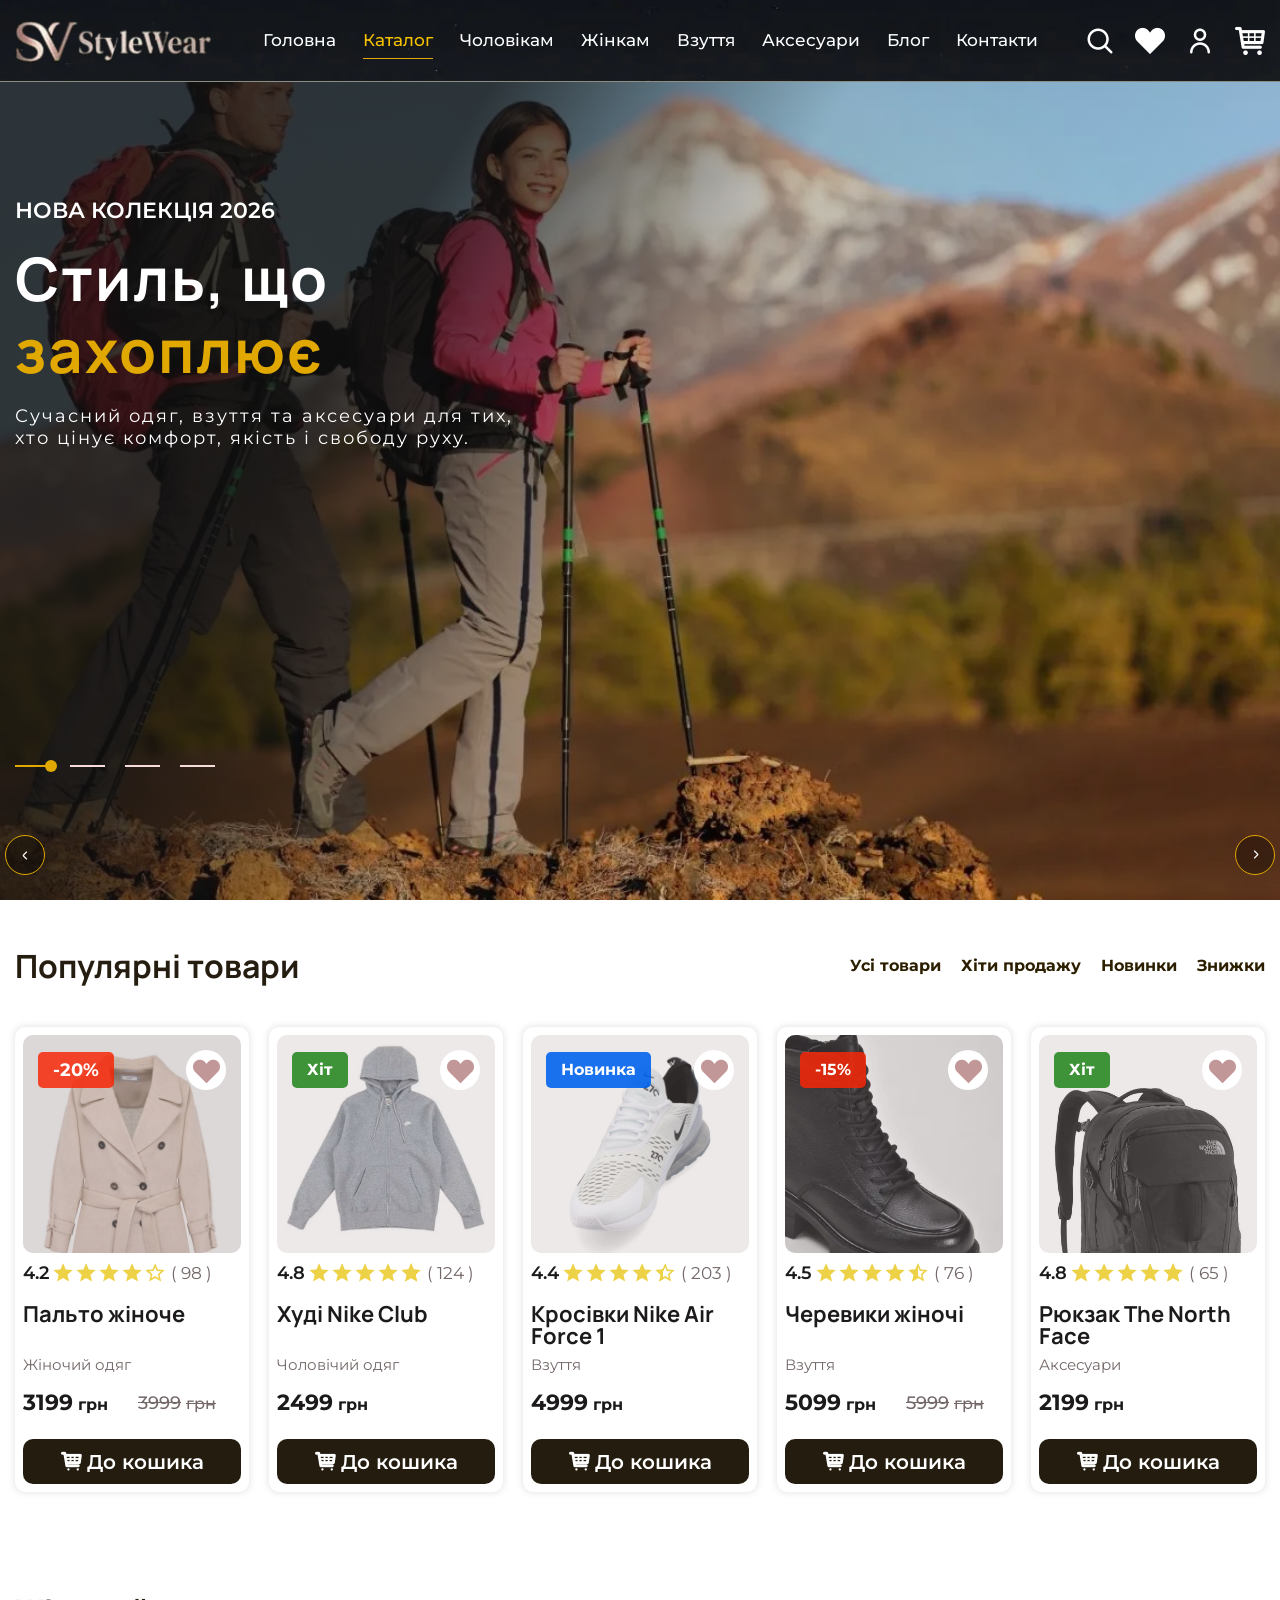
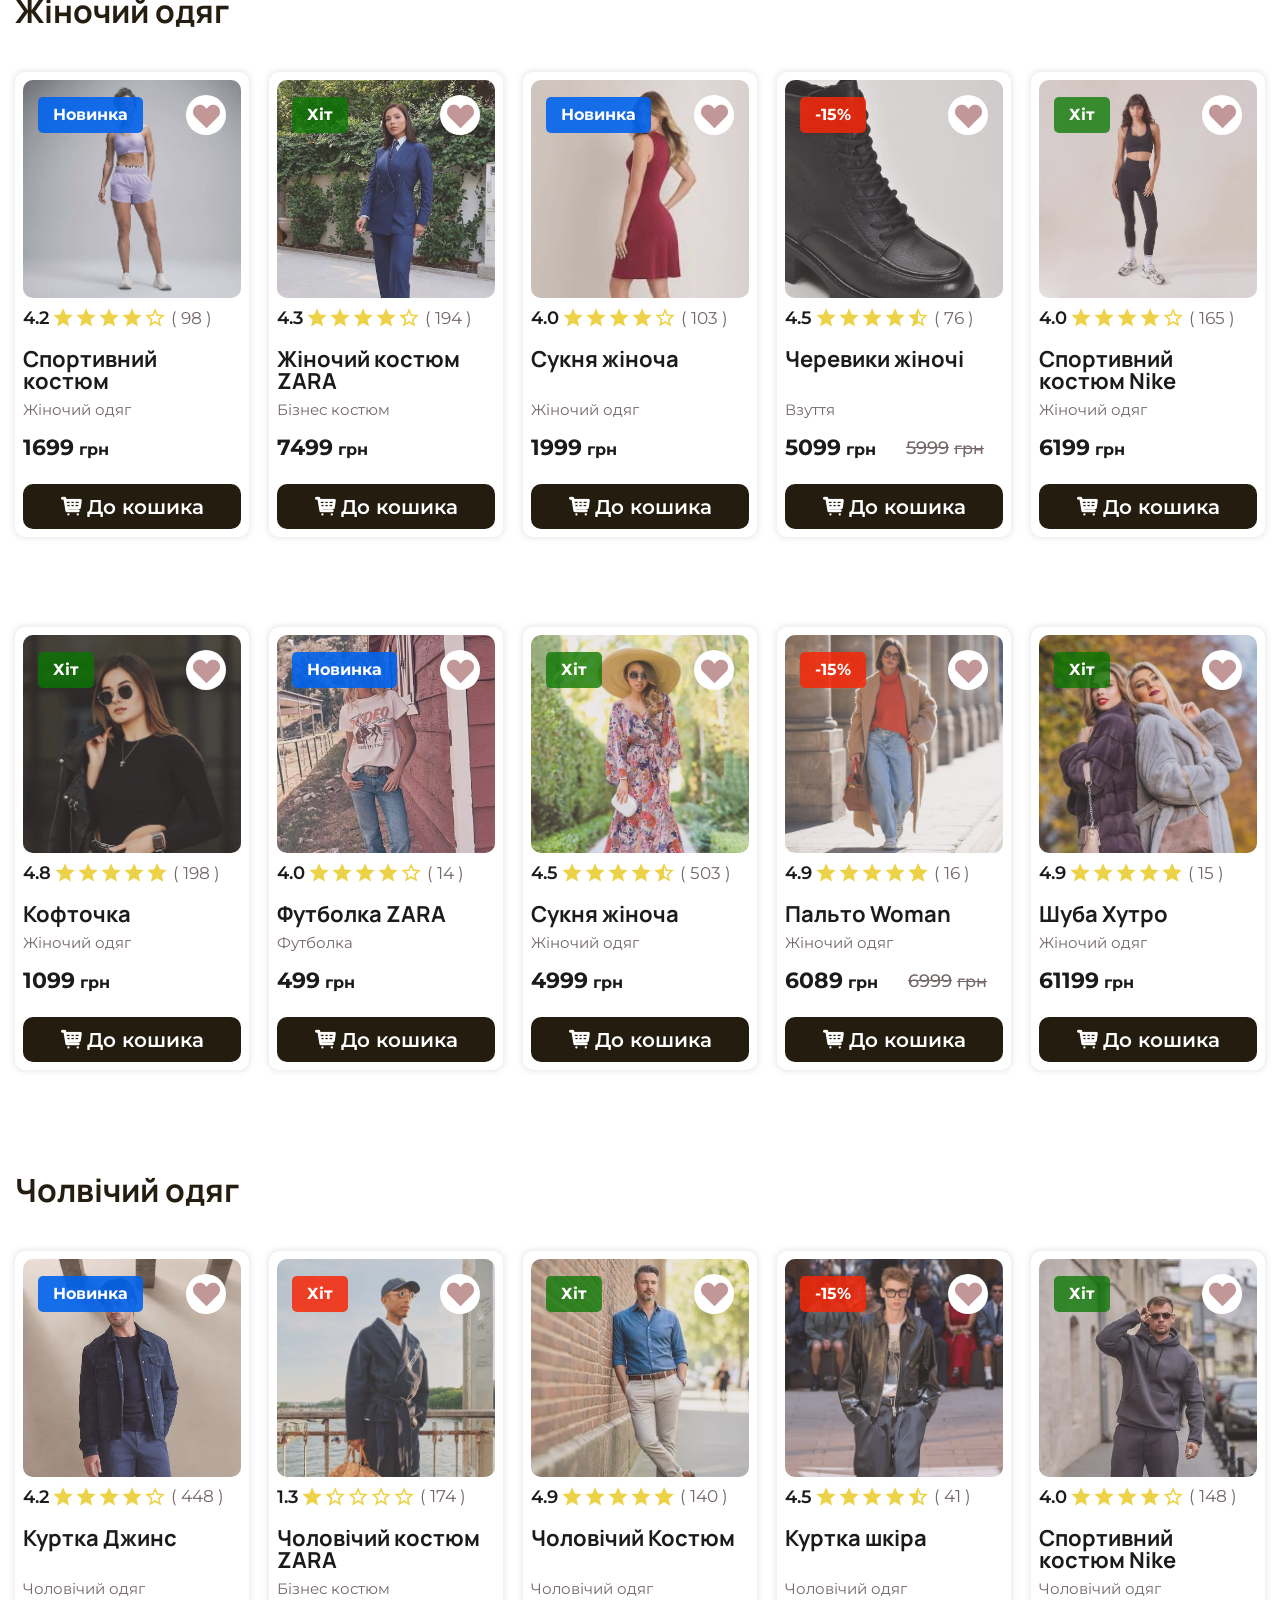
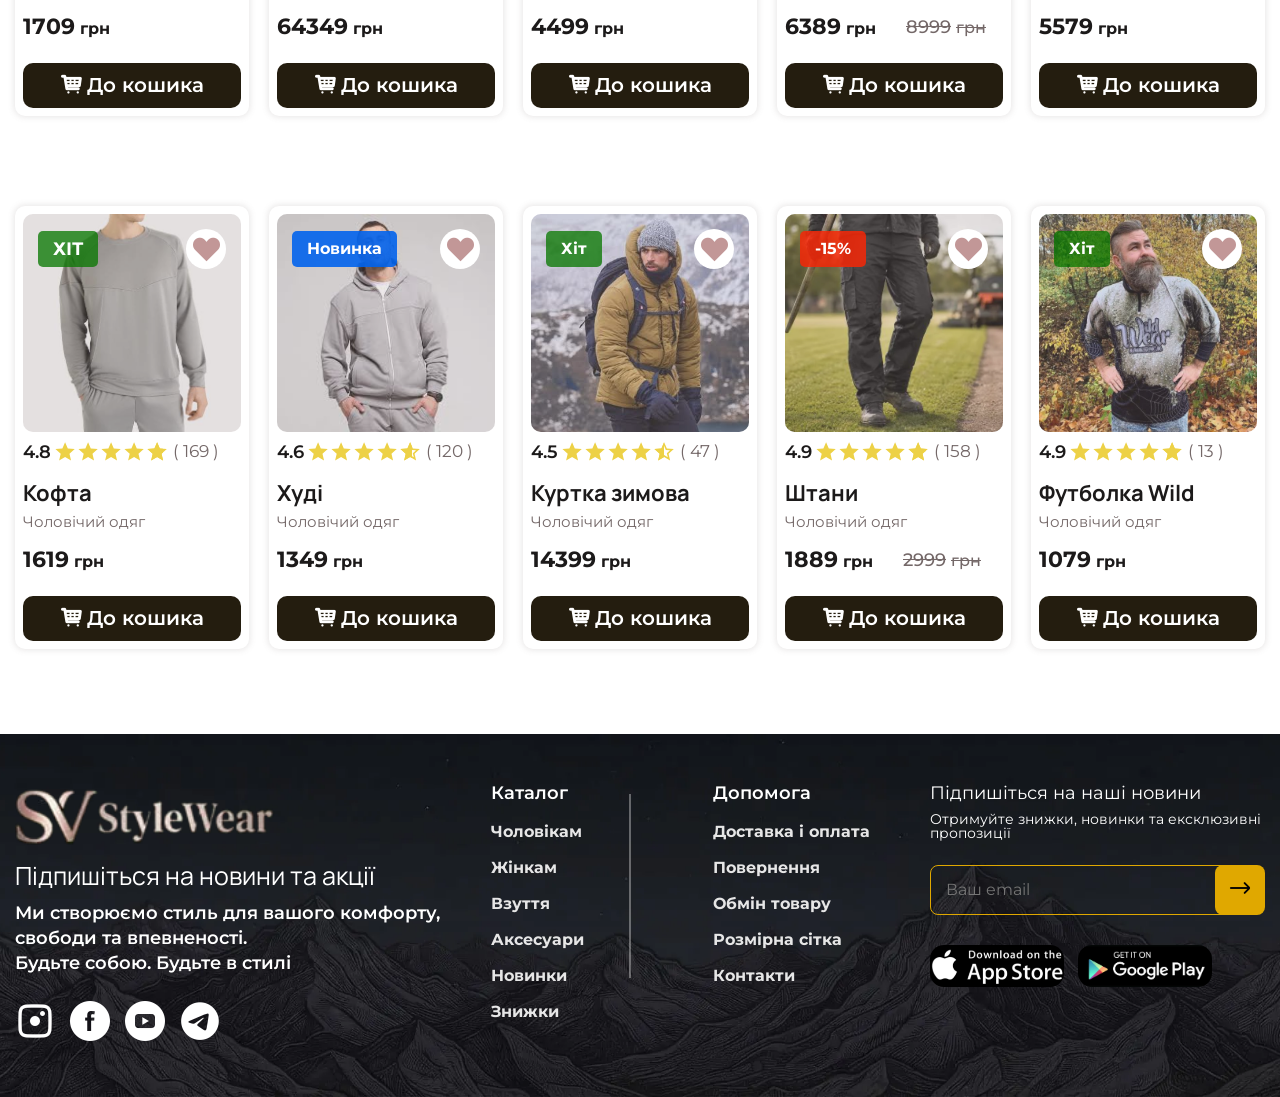
==== catalog.html @ a86140c6 "Initial website" ====
<!doctype html>
<html lang="ru">
	<head>
		<meta charset="UTF-8">
		<meta name="viewport" content="width=device-width, initial-scale=1.0">
		<link rel="preconnect" href="https://fonts.googleapis.com">
		<link rel="preconnect" href="https://fonts.gstatic.com" crossorigin="">
		<link href="https://fonts.googleapis.com/css2?family=Montserrat:wght@400;500;600;700&display=swap" rel="stylesheet">
		<link href="https://fonts.googleapis.com/css2?family=Manrope:wght@500;600;700&display=swap" rel="stylesheet">
		<link rel="shortcut icon" href="./assets/img/favicon.png">
		<title>Каталог</title>
		<script type="module" crossorigin="" src="./js/app.min.js?v=1790609711125"></script>
		<link rel="stylesheet" crossorigin="" href="./css/app.min.css?v=1790609711125">
	</head>
	<body>
		<div class="wrapper">
			<header data-fls-header-scroll="" data-fls-header-scroll-show="" class="header">
				<div class="header__container">
					<a href="#" class="header__logo">
						<div class="header__logo-img __img">
							<picture>
								<source media="(max-width: 600px)" srcset="./assets/img/sv_logo-1-600.webp" type="image/webp">
								<source media="(max-width: 1200px)" srcset="./assets/img/sv_logo-1-1200.webp" type="image/webp">
								<img alt="Image" src="./assets/img/sv_logo-1.webp">
							</picture>
						</div>
						<div class="header__logo-img __img">
							<picture>
								<source media="(max-width: 600px)" srcset="./assets/img/sv_logo-600.webp" type="image/webp">
								<source media="(max-width: 1200px)" srcset="./assets/img/sv_logo-1200.webp" type="image/webp">
								<img alt="Image" src="./assets/img/sv_logo.webp">
							</picture>
						</div>
					</a>
					<nav class="header__menu menu">
						<ul class="header__list menu__list">
							<li>
								<a class="menu__link" href="index.html">Головна</a>
							</li>
							<li>
								<a class="menu__link" href="catalog.html">Каталог</a>
							</li>
							<li>
								<a class="menu__link" href="#">Чоловікам</a>
							</li>
							<li>
								<a class="menu__link" href="#">Жінкам</a>
							</li>
							<li>
								<a class="menu__link" href="#">Взуття</a>
							</li>
							<li>
								<a class="menu__link" href="#">Аксесуари</a>
							</li>
							<li>
								<a class="menu__link" href="index.html#blog">Блог</a>
							</li>
							<li>
								<a class="menu__link" href="#">Контакти</a>
							</li>
						</ul>
					</nav>
					<div class="header__buttons">
						<a href="#" class="header__btn --icon-search"></a>
						<a href="#" class="header__btn --icon-hearth"></a>
						<a href="#" class="header__btn --icon-user"></a>
						<button class="header__btn header__btn-cart cart-action --icon-cart">
							<span data-fls-addtocart="" class="cart-counter"></span>
						</button>
					</div>
					<div class="menu__icon">
						<span></span>
					</div>
				</div>
			</header>
			<div class="cart">
				<div class="cart__overlay cart-action"></div>
				<div class="cart__body">
					<div class="cart__top">
						<div class="cart__title">Кошик</div>
						<button class="cart__btn cart-action"></button>
					</div>
					<div class="cart__items">
						<span class="cart__void">Корзина порожня</span>
						<template id="cart-item-template">
							<div class="cart__item">
								<div class="cart__item-img __img">
									<img src="" alt="">
								</div>
								<div class="cart__item-text">
									<div class="cart__item-title"></div>
									<div class="cart__item-price">
										<span data-fls-cart-price=""></span>
										<span>грн.</span>
									</div>
								</div>
								<div class="cart__item-buttons">
									<div data-fls-quantity="" class="cart__quantity">
										<button data-fls-quantity-minus="" type="button" class="cart__quantity-btn"></button>
										<div class="cart__quantity-input">
											<input data-fls-addtocart-quantity="" data-fls-quantity-value="" autocomplete="off" type="text" name="form[]" value="1">
										</div>
										<button data-fls-quantity-plus="" type="button" class="cart__quantity-btn cart__quantity-btn--plus"></button>
									</div>
									<button type="button" class="cart__remove">×</button>
								</div>
							</div>
						</template>
					</div>
					<div class="cart__footer">
						<div class="cart__total">
							<span>Разом</span>
							<span data-fls-cart-total="">0</span>
							<span>грн.</span>
						</div>
						<div class="cart__button">
							<button class="cart__action-btn btn--yellow">Оформити замовлення</button>
						</div>
					</div>
				</div>
			</div>
			<main class="page-catalog">
				<section data-fls-slider="" class="hero swiper">
					<div class="hero__wrapper swiper-wrapper">
						<div class="hero__slide swiper-slide">
							<div class="hero__text-container __container">
								<div class="hero__text">
									<div class="hero__label" data-swiper-parallax="100">НОВА КОЛЕКЦІЯ 2026</div>
									<h2 class="hero__title" data-swiper-parallax="200">
										Стиль, що
										<span>захоплює</span>
									</h2>
									<div class="hero__subtitle" data-swiper-parallax="300">
										<p>
											Сучасний одяг, взуття та аксесуари для тих, хто цінує комфорт, якість і свободу руху.
										</p>
									</div>
								</div>
							</div>
							<div class="hero__image __img">
								<picture>
									<source media="(max-width: 600px)" srcset="./assets/img/tourist-wear-600.webp" type="image/webp">
									<source media="(max-width: 1200px)" srcset="./assets/img/tourist-wear-1200.webp" type="image/webp">
									<img alt="Image" src="./assets/img/tourist-wear.webp">
								</picture>
							</div>
						</div>
						<div class="hero__slide swiper-slide">
							<div class="hero__text-container __container">
								<div class="hero__text">
									<div class="hero__label" data-swiper-parallax="100">ТРЕНДИ СЕЗОНУ</div>
									<h2 class="hero__title" data-swiper-parallax="200">
										Чоловічий
										<span>одяг</span>
									</h2>
									<div class="hero__subtitle" data-swiper-parallax="300">
										<p>
											Оновіть свій гардероб унікальними новинками, створеними за останнїми світовими
                                тенденціями моди.
										</p>
									</div>
								</div>
							</div>
							<div class="hero__image __img">
								<picture>
									<source media="(max-width: 600px)" srcset="./assets/img/mans-wear-600.webp" type="image/webp">
									<source media="(max-width: 1200px)" srcset="./assets/img/mans-wear-1200.webp" type="image/webp">
									<img alt="Image" src="./assets/img/mans-wear.webp">
								</picture>
							</div>
						</div>
						<div class="hero__slide swiper-slide">
							<div class="hero__text-container __container">
								<div class="hero__text">
									<div class="hero__label" data-swiper-parallax="100">ПРЕМІУМ ЯКІСТЬ</div>
									<h2 class="hero__title" data-swiper-parallax="200">
										Комфорт у
										<span>кожній деталі</span>
									</h2>
									<div class="hero__subtitle" data-swiper-parallax="300">
										<p>
											Добірні матеріали, бездоганний крій та виняткова зносостійкість для вашого щоденного
                                задоволення.
										</p>
									</div>
								</div>
							</div>
							<div class="hero__image __img">
								<picture>
									<source media="(max-width: 600px)" srcset="./assets/img/sports-600.webp" type="image/webp">
									<source media="(max-width: 1200px)" srcset="./assets/img/sports-1200.webp" type="image/webp">
									<img alt="Image" src="./assets/img/sports.webp">
								</picture>
							</div>
						</div>
						<div class="hero__slide swiper-slide">
							<div class="hero__text-container __container">
								<div class="hero__text">
									<div class="hero__label" data-swiper-parallax="100">ОБМЕЖЕНИЙ ВИПУСК</div>
									<h2 class="hero__title" data-swiper-parallax="200">
										Створи свій
										<span>унікальний образ</span>
									</h2>
									<div class="hero__subtitle" data-swiper-parallax="300">
										<p>
											Ексклюзивні моделі, які підкреслять вашу індивідуальність та подарують впевненість у
                                будь-якій ситуації.
										</p>
									</div>
								</div>
							</div>
							<div class="hero__image __img">
								<picture>
									<source media="(max-width: 600px)" srcset="./assets/img/girl-wear-600.webp" type="image/webp">
									<source media="(max-width: 1200px)" srcset="./assets/img/girl-wear-1200.webp" type="image/webp">
									<img alt="Image" src="./assets/img/girl-wear.webp">
								</picture>
							</div>
						</div>
					</div>
					<div class="hero__slider-buttons">
						<div class="hero__slider-buttons-container __container">
							<div class="hero__slider-prev --icon-prev"></div>
							<div class="hero__slider-next --icon-prev"></div>
						</div>
					</div>
					<div class="hero__slider-pagination">
						<div class="hero__slider-pagination-container __container">
							<div class="hero__slider-pagination-body"></div>
						</div>
					</div>
				</section>
				<section class="product catalog--product">
					<div class="product__container">
						<div class="product__header section-header">
							<h1 class="product__title title section-header__title">Популярні товари</h1>
							<ul class="product__list section-header__list">
								<li>
									<a href="catalog.html" class="product__link section-header__link">Усі товари</a>
								</li>
								<li>
									<a href="catalog.html" class="product__link section-header__link">Хіти продажу</a>
								</li>
								<li>
									<a href="catalog.html" class="product__link section-header__link">Новинки</a>
								</li>
								<li>
									<a href="catalog.html" class="product__link section-header__link">Знижки</a>
								</li>
							</ul>
						</div>
						<div data-fls-slider="" class="product__slider swiper">
							<div class="product__cards swiper-wrapper">
								<div data-fls-addtocart-product="" data-fls-watcher="" class="product__card card swiper-slide">
									<a href="product.html" class="product__card-img card__img card-img">
										<picture>
											<source media="(max-width: 600px)" srcset="./assets/img/prod2-600.webp" type="image/webp">
											<source media="(max-width: 1200px)" srcset="./assets/img/prod2-1200.webp" type="image/webp">
											<img alt="Image" src="./assets/img/prod2.webp">
										</picture>
										<div class="product__card-img-items card__img-items">
											<div class="product__card-label card__label btn--yellow btn--red">-20%</div>
											<div class="product__card-favorite card__favorite">
												<span class="--icon-hearth"></span>
											</div>
										</div>
									</a>
									<div data-fls-watcher="" class="product__card-raiting card__raiting">
										<div data-fls-rating="set" data-fls-rating-value="4.2" class="product__card-raiting-value card__raiting-value">4.2</div>
										<div class="product__card-raiting-counter card__raiting-counter">
											(
											<span data-fls-digcounter="">98</span>
											)
										</div>
									</div>
									<a href="product.html" class="product__card-title card__title">Пальто жіноче</a>
									<div class="product__card-caption card__caption">Жіночий одяг</div>
									<div class="card__price-body">
										<div data-fls-watcher="" class="product__card-price card__price">
											<span data-fls-digcounter="">3199</span>
											<span>грн</span>
										</div>
										<div class="product__card-price card__price-old">
											<span>3999</span>
											<span>грн</span>
										</div>
									</div>
									<div class="product__card-buttons card__buttons">
										<button data-addtocart-button="" data-id="1" data-title="Пальто жіноче" data-price="3199" data-image="assets/img/prod2.webp" class="product__card-btn card__btn btn--black --icon-cart">До кошика</button>
									</div>
								</div>
								<div data-fls-addtocart-product="" data-fls-watcher="" class="product__card card swiper-slide">
									<a href="product.html" class="product__card-img card__img card-img">
										<picture>
											<source media="(max-width: 600px)" srcset="./assets/img/prod1-600.webp" type="image/webp">
											<source media="(max-width: 1200px)" srcset="./assets/img/prod1-1200.webp" type="image/webp">
											<img alt="Image" src="./assets/img/prod1.webp">
										</picture>
										<div class="product__card-img-items card__img-items">
											<div class="product__card-label card__label btn--green">Хіт</div>
											<div class="product__card-favorite card__favorite">
												<span class="--icon-hearth"></span>
											</div>
										</div>
									</a>
									<div data-fls-watcher="" class="product__card-raiting card__raiting">
										<div data-fls-rating="set" data-fls-rating-value="4.8" class="product__card-raiting-value card__raiting-value">4.8</div>
										<div class="product__card-raiting-counter card__raiting-counter">
											(
											<span data-fls-digcounter="">124</span>
											)
										</div>
									</div>
									<a href="product.html" class="product__card-title card__title">Худі Nike Club</a>
									<div class="product__card-caption card__caption">Чоловічий одяг</div>
									<div class="card__price-body">
										<div data-fls-watcher="" class="product__card-price card__price">
											<span data-fls-digcounter="">2499</span>
											<span>грн</span>
										</div>
										<div class="product__card-price card__price-old">
											<span></span>
											<span></span>
										</div>
									</div>
									<div class="product__card-buttons card__buttons">
										<button data-addtocart-button="" data-id="2" data-title="Худі Nike Club" data-price="2499" data-image="assets/img/prod1.jpg" class="product__card-btn card__btn btn--black --icon-cart">До кошика</button>
									</div>
								</div>
								<div data-fls-addtocart-product="" data-fls-watcher="" class="product__card card swiper-slide">
									<a href="product.html" class="product__card-img card__img card-img">
										<picture>
											<source media="(max-width: 600px)" srcset="./assets/img/prod3-600.webp" type="image/webp">
											<source media="(max-width: 1200px)" srcset="./assets/img/prod3-1200.webp" type="image/webp">
											<img alt="Image" src="./assets/img/prod3.webp">
										</picture>
										<div class="product__card-img-items card__img-items">
											<div class="product__card-label card__label btn--green btn--blue">Новинка</div>
											<div class="product__card-favorite card__favorite">
												<span class="--icon-hearth"></span>
											</div>
										</div>
									</a>
									<div data-fls-watcher="" class="product__card-raiting card__raiting">
										<div data-fls-rating="set" data-fls-rating-value="4.4" class="product__card-raiting-value card__raiting-value">4.4</div>
										<div class="product__card-raiting-counter card__raiting-counter">
											(
											<span data-fls-digcounter="">203</span>
											)
										</div>
									</div>
									<a href="product.html" class="product__card-title card__title">Кросівки Nike Air Force 1</a>
									<div class="product__card-caption card__caption">Взуття</div>
									<div class="card__price-body">
										<div data-fls-watcher="" class="product__card-price card__price">
											<span data-fls-digcounter="">4999</span>
											<span>грн</span>
										</div>
										<div class="product__card-price card__price-old">
											<span></span>
											<span></span>
										</div>
									</div>
									<div class="product__card-buttons card__buttons">
										<button data-addtocart-button="" data-id="3" data-title="Кросівки Nike Air Force 1" data-price="4999" data-image="assets/img/prod3.webp" class="product__card-btn card__btn btn--black --icon-cart">До кошика</button>
									</div>
								</div>
								<div data-fls-addtocart-product="" data-fls-watcher="" class="product__card card swiper-slide">
									<a href="product.html" class="product__card-img card__img card-img">
										<picture>
											<source media="(max-width: 600px)" srcset="./assets/img/prod4-600.webp" type="image/webp">
											<source media="(max-width: 1200px)" srcset="./assets/img/prod4-1200.webp" type="image/webp">
											<img alt="Image" src="./assets/img/prod4.webp">
										</picture>
										<div class="product__card-img-items card__img-items">
											<div class="product__card-label card__label btn--green btn--red">-15%</div>
											<div class="product__card-favorite card__favorite">
												<span class="--icon-hearth"></span>
											</div>
										</div>
									</a>
									<div data-fls-watcher="" class="product__card-raiting card__raiting">
										<div data-fls-rating="set" data-fls-rating-value="4.5" class="product__card-raiting-value card__raiting-value">4.5</div>
										<div class="product__card-raiting-counter card__raiting-counter">
											(
											<span data-fls-digcounter="">76</span>
											)
										</div>
									</div>
									<a href="product.html" class="product__card-title card__title">Черевики жіночі</a>
									<div class="product__card-caption card__caption">Взуття</div>
									<div class="card__price-body">
										<div data-fls-watcher="" class="product__card-price card__price">
											<span data-fls-digcounter="">5099</span>
											<span>грн</span>
										</div>
										<div class="product__card-price card__price-old">
											<span>5999</span>
											<span>грн</span>
										</div>
									</div>
									<div class="product__card-buttons card__buttons">
										<button data-addtocart-button="" data-id="4" data-title="Черевики жіночі" data-price="5099" data-image="assets/img/prod4.jpg" class="product__card-btn card__btn btn--black --icon-cart">До кошика</button>
									</div>
								</div>
								<div data-fls-addtocart-product="" data-fls-watcher="" class="product__card card swiper-slide">
									<a href="product.html" class="product__card-img card__img card-img">
										<picture>
											<source media="(max-width: 600px)" srcset="./assets/img/prod5-600.webp" type="image/webp">
											<source media="(max-width: 1200px)" srcset="./assets/img/prod5-1200.webp" type="image/webp">
											<img alt="Image" src="./assets/img/prod5.webp">
										</picture>
										<div class="product__card-img-items card__img-items">
											<div class="product__card-label card__label btn--green">Хіт</div>
											<div class="product__card-favorite card__favorite">
												<span class="--icon-hearth"></span>
											</div>
										</div>
									</a>
									<div data-fls-watcher="" class="product__card-raiting card__raiting">
										<div data-fls-rating="set" data-fls-rating-value="4.8" class="product__card-raiting-value card__raiting-value">4.8</div>
										<div class="product__card-raiting-counter card__raiting-counter">
											(
											<span data-fls-digcounter="">65</span>
											)
										</div>
									</div>
									<a href="product.html" class="product__card-title card__title">Рюкзак The North Face</a>
									<div class="product__card-caption card__caption">Аксесуари</div>
									<div class="card__price-body">
										<div data-fls-watcher="" class="product__card-price card__price">
											<span data-fls-digcounter="">2199</span>
											<span>грн</span>
										</div>
										<div class="product__card-price card__price-old">
											<span></span>
											<span></span>
										</div>
									</div>
									<div class="product__card-buttons card__buttons">
										<button data-addtocart-button="" data-id="5" data-title="Рюкзак The North Face" data-price="2199" data-image="assets/img/prod5.webp" class="product__card-btn card__btn btn--black --icon-cart">До кошика</button>
									</div>
								</div>
							</div>
							<div class="category__slider-pagination-body">
								<div class="product__slider-pagination slider-pagination"></div>
							</div>
						</div>
					</div>
				</section>
				<section class="product">
					<div class="product__container">
						<div class="product__header section-header">
							<h1 class="product__title title section-header__title">Жіночий одяг</h1>
						</div>
						<div data-fls-slider="" class="product__slider swiper">
							<div class="product__cards swiper-wrapper">
								<div data-fls-addtocart-product="" data-fls-watcher="" class="product__card card swiper-slide">
									<a href="product.html" class="product__card-img card__img card-img">
										<img src="./assets/img/woman/woman1.jfif" alt="Image">
										<div class="product__card-img-items card__img-items">
											<div class="product__card-label card__label btn--blue">Новинка</div>
											<div class="product__card-favorite card__favorite">
												<span class="--icon-hearth"></span>
											</div>
										</div>
									</a>
									<div data-fls-watcher="" class="product__card-raiting card__raiting">
										<div data-fls-rating="set" data-fls-rating-value="4.2" class="product__card-raiting-value card__raiting-value">4.2</div>
										<div class="product__card-raiting-counter card__raiting-counter">
											(
											<span data-fls-digcounter="">98</span>
											)
										</div>
									</div>
									<a href="product.html" class="product__card-title card__title">Спортивний костюм</a>
									<div class="product__card-caption card__caption">Жіночий одяг</div>
									<div class="card__price-body">
										<div data-fls-watcher="" class="product__card-price card__price">
											<span data-fls-digcounter="">1699</span>
											<span>грн</span>
										</div>
									</div>
									<div class="product__card-buttons card__buttons">
										<button data-addtocart-button="" data-id="6" data-title="Спортивний костюм" data-price="1699" data-image="assets/img/woman/woman1.jfif" class="product__card-btn card__btn btn--black --icon-cart">До кошика</button>
									</div>
								</div>
								<div data-fls-addtocart-product="" data-fls-watcher="" class="product__card card swiper-slide">
									<a href="product.html" class="product__card-img card__img card-img">
										<img src="./assets/img/woman/woman2.jfif" alt="Image">
										<div class="product__card-img-items card__img-items">
											<div class="product__card-label card__label btn--green">Хіт</div>
											<div class="product__card-favorite card__favorite">
												<span class="--icon-hearth"></span>
											</div>
										</div>
									</a>
									<div data-fls-watcher="" class="product__card-raiting card__raiting">
										<div data-fls-rating="set" data-fls-rating-value="4.3" class="product__card-raiting-value card__raiting-value">4.3</div>
										<div class="product__card-raiting-counter card__raiting-counter">
											(
											<span data-fls-digcounter="">194</span>
											)
										</div>
									</div>
									<a href="product.html" class="product__card-title card__title">Жіночий костюм ZARA</a>
									<div class="product__card-caption card__caption">Бізнес костюм</div>
									<div class="card__price-body">
										<div data-fls-watcher="" class="product__card-price card__price">
											<span data-fls-digcounter="">7499</span>
											<span>грн</span>
										</div>
										<div class="product__card-price card__price-old">
											<span></span>
											<span></span>
										</div>
									</div>
									<div class="product__card-buttons card__buttons">
										<button data-addtocart-button="" data-id="7" data-title="Жіночий костюм ZARA" data-price="7499" data-image="assets/img/woman/woman2.jfif" class="product__card-btn card__btn btn--black --icon-cart">До кошика</button>
									</div>
								</div>
								<div data-fls-addtocart-product="" data-fls-watcher="" class="product__card card swiper-slide">
									<a href="product.html" class="product__card-img card__img card-img">
										<img src="./assets/img/woman/woman3.jfif" alt="Image">
										<div class="product__card-img-items card__img-items">
											<div class="product__card-label card__label btn--green btn--blue">Новинка</div>
											<div class="product__card-favorite card__favorite">
												<span class="--icon-hearth"></span>
											</div>
										</div>
									</a>
									<div data-fls-watcher="" class="product__card-raiting card__raiting">
										<div data-fls-rating="set" data-fls-rating-value="4.0" class="product__card-raiting-value card__raiting-value">4.0</div>
										<div class="product__card-raiting-counter card__raiting-counter">
											(
											<span data-fls-digcounter="">103</span>
											)
										</div>
									</div>
									<a href="product.html" class="product__card-title card__title">Сукня жіноча</a>
									<div class="product__card-caption card__caption">Жіночий одяг</div>
									<div class="card__price-body">
										<div data-fls-watcher="" class="product__card-price card__price">
											<span data-fls-digcounter="">1999</span>
											<span>грн</span>
										</div>
										<div class="product__card-price card__price-old">
											<span></span>
											<span></span>
										</div>
									</div>
									<div class="product__card-buttons card__buttons">
										<button data-addtocart-button="" data-id="8" data-title="Сукня жіноча" data-price="1999" data-image="assets/img/woman/woman3.jfif" class="product__card-btn card__btn btn--black --icon-cart">До кошика</button>
									</div>
								</div>
								<div data-fls-addtocart-product="" data-fls-watcher="" class="product__card card swiper-slide">
									<a href="product.html" class="product__card-img card__img card-img">
										<picture>
											<source media="(max-width: 600px)" srcset="./assets/img/prod4-600.webp" type="image/webp">
											<source media="(max-width: 1200px)" srcset="./assets/img/prod4-1200.webp" type="image/webp">
											<img alt="Image" src="./assets/img/prod4.webp">
										</picture>
										<div class="product__card-img-items card__img-items">
											<div class="product__card-label card__label btn--green btn--red">-15%</div>
											<div class="product__card-favorite card__favorite">
												<span class="--icon-hearth"></span>
											</div>
										</div>
									</a>
									<div data-fls-watcher="" class="product__card-raiting card__raiting">
										<div data-fls-rating="set" data-fls-rating-value="4.5" class="product__card-raiting-value card__raiting-value">4.5</div>
										<div class="product__card-raiting-counter card__raiting-counter">
											(
											<span data-fls-digcounter="">76</span>
											)
										</div>
									</div>
									<a href="product.html" class="product__card-title card__title">Черевики жіночі</a>
									<div class="product__card-caption card__caption">Взуття</div>
									<div class="card__price-body">
										<div data-fls-watcher="" class="product__card-price card__price">
											<span data-fls-digcounter="">5099</span>
											<span>грн</span>
										</div>
										<div class="product__card-price card__price-old">
											<span>5999</span>
											<span>грн</span>
										</div>
									</div>
									<div class="product__card-buttons card__buttons">
										<button data-addtocart-button="" data-id="4" data-title="Черевики жіночі" data-price="5099" data-image="assets/img/prod4.jpg" class="product__card-btn card__btn btn--black --icon-cart">До кошика</button>
									</div>
								</div>
								<div data-fls-addtocart-product="" data-fls-watcher="" class="product__card card swiper-slide">
									<a href="product.html" class="product__card-img card__img card-img">
										<img src="./assets/img/woman/woman4.jfif" alt="Image">
										<div class="product__card-img-items card__img-items">
											<div class="product__card-label card__label btn--green">Хіт</div>
											<div class="product__card-favorite card__favorite">
												<span class="--icon-hearth"></span>
											</div>
										</div>
									</a>
									<div data-fls-watcher="" class="product__card-raiting card__raiting">
										<div data-fls-rating="set" data-fls-rating-value="4.0" class="product__card-raiting-value card__raiting-value">4.0</div>
										<div class="product__card-raiting-counter card__raiting-counter">
											(
											<span data-fls-digcounter="">165</span>
											)
										</div>
									</div>
									<a href="product.html" class="product__card-title card__title">Спортивний костюм Nike</a>
									<div class="product__card-caption card__caption">Жіночий одяг</div>
									<div class="card__price-body">
										<div data-fls-watcher="" class="product__card-price card__price">
											<span data-fls-digcounter="">6199</span>
											<span>грн</span>
										</div>
										<div class="product__card-price card__price-old">
											<span></span>
											<span></span>
										</div>
									</div>
									<div class="product__card-buttons card__buttons">
										<button data-addtocart-button="" data-id="9" data-title="Спортивний костюм Nike" data-price="6199" data-image="assets/img/woman/woman4.jfif" class="product__card-btn card__btn btn--black --icon-cart">До кошика</button>
									</div>
								</div>
							</div>
							<div class="category__slider-pagination-body">
								<div class="product__slider-pagination slider-pagination"></div>
							</div>
						</div>
						<div data-fls-slider="" class="product__slider swiper">
							<div class="product__cards swiper-wrapper">
								<div data-fls-addtocart-product="" data-fls-watcher="" class="product__card card swiper-slide">
									<a href="product.html" class="product__card-img card__img card-img">
										<img src="./assets/img/woman/woman11.jfif" alt="Image">
										<div class="product__card-img-items card__img-items">
											<div class="product__card-label card__label btn--green">Хіт</div>
											<div class="product__card-favorite card__favorite">
												<span class="--icon-hearth"></span>
											</div>
										</div>
									</a>
									<div data-fls-watcher="" class="product__card-raiting card__raiting">
										<div data-fls-rating="set" data-fls-rating-value="4.8" class="product__card-raiting-value card__raiting-value">4.8</div>
										<div class="product__card-raiting-counter card__raiting-counter">
											(
											<span data-fls-digcounter="">198</span>
											)
										</div>
									</div>
									<a href="product.html" class="product__card-title card__title">Кофточка</a>
									<div class="product__card-caption card__caption">Жіночий одяг</div>
									<div class="card__price-body">
										<div data-fls-watcher="" class="product__card-price card__price">
											<span data-fls-digcounter="">1099</span>
											<span>грн</span>
										</div>
									</div>
									<div class="product__card-buttons card__buttons">
										<button data-addtocart-button="" data-id="10" data-title="Кофточка" data-price="1099" data-image="assets/img/woman/woman11.jfif" class="product__card-btn card__btn btn--black --icon-cart">До кошика</button>
									</div>
								</div>
								<div data-fls-addtocart-product="" data-fls-watcher="" class="product__card card swiper-slide">
									<a href="product.html" class="product__card-img card__img card-img">
										<img src="./assets/img/woman/woman12.jfif" alt="Image">
										<div class="product__card-img-items card__img-items">
											<div class="product__card-label card__label btn--blue">Новинка</div>
											<div class="product__card-favorite card__favorite">
												<span class="--icon-hearth"></span>
											</div>
										</div>
									</a>
									<div data-fls-watcher="" class="product__card-raiting card__raiting">
										<div data-fls-rating="set" data-fls-rating-value="4.0" class="product__card-raiting-value card__raiting-value">4.0</div>
										<div class="product__card-raiting-counter card__raiting-counter">
											(
											<span data-fls-digcounter="">14</span>
											)
										</div>
									</div>
									<a href="product.html" class="product__card-title card__title">Футболка ZARA</a>
									<div class="product__card-caption card__caption">Футболка</div>
									<div class="card__price-body">
										<div data-fls-watcher="" class="product__card-price card__price">
											<span data-fls-digcounter="">499</span>
											<span>грн</span>
										</div>
										<div class="product__card-price card__price-old">
											<span></span>
											<span></span>
										</div>
									</div>
									<div class="product__card-buttons card__buttons">
										<button data-addtocart-button="" data-id="11" data-title="Футболка ZARA" data-price="499" data-image="assets/img/woman/woman12.jfif" class="product__card-btn card__btn btn--black --icon-cart">До кошика</button>
									</div>
								</div>
								<div data-fls-addtocart-product="" data-fls-watcher="" class="product__card card swiper-slide">
									<a href="product.html" class="product__card-img card__img card-img">
										<img src="./assets/img/woman/woman13.jfif" alt="Image">
										<div class="product__card-img-items card__img-items">
											<div class="product__card-label card__label btn--green btn--green">Хіт</div>
											<div class="product__card-favorite card__favorite">
												<span class="--icon-hearth"></span>
											</div>
										</div>
									</a>
									<div data-fls-watcher="" class="product__card-raiting card__raiting">
										<div data-fls-rating="set" data-fls-rating-value="4.5" class="product__card-raiting-value card__raiting-value">4.5</div>
										<div class="product__card-raiting-counter card__raiting-counter">
											(
											<span data-fls-digcounter="">503</span>
											)
										</div>
									</div>
									<a href="product.html" class="product__card-title card__title">Сукня жіноча</a>
									<div class="product__card-caption card__caption">Жіночий одяг</div>
									<div class="card__price-body">
										<div data-fls-watcher="" class="product__card-price card__price">
											<span data-fls-digcounter="">4999</span>
											<span>грн</span>
										</div>
										<div class="product__card-price card__price-old">
											<span></span>
											<span></span>
										</div>
									</div>
									<div class="product__card-buttons card__buttons">
										<button data-addtocart-button="" data-id="13" data-title="Сукня жіноча" data-price="4999" data-image="assets/img/woman/woman13.jfif" class="product__card-btn card__btn btn--black --icon-cart">До кошика</button>
									</div>
								</div>
								<div data-fls-addtocart-product="" data-fls-watcher="" class="product__card card swiper-slide">
									<a href="product.html" class="product__card-img card__img card-img">
										<img src="./assets/img/woman/woman14.jfif" alt="Image">
										<div class="product__card-img-items card__img-items">
											<div class="product__card-label card__label btn--green btn--red">-15%</div>
											<div class="product__card-favorite card__favorite">
												<span class="--icon-hearth"></span>
											</div>
										</div>
									</a>
									<div data-fls-watcher="" class="product__card-raiting card__raiting">
										<div data-fls-rating="set" data-fls-rating-value="4.9" class="product__card-raiting-value card__raiting-value">4.9</div>
										<div class="product__card-raiting-counter card__raiting-counter">
											(
											<span data-fls-digcounter="">16</span>
											)
										</div>
									</div>
									<a href="product.html" class="product__card-title card__title">Пальто Woman</a>
									<div class="product__card-caption card__caption">Жіночий одяг</div>
									<div class="card__price-body">
										<div data-fls-watcher="" class="product__card-price card__price">
											<span data-fls-digcounter="">6089</span>
											<span>грн</span>
										</div>
										<div class="product__card-price card__price-old">
											<span>6999</span>
											<span>грн</span>
										</div>
									</div>
									<div class="product__card-buttons card__buttons">
										<button data-addtocart-button="" data-id="14" data-title="Пальто Woman" data-price="5099" data-image="assets/img/woman/woman14.jfif" class="product__card-btn card__btn btn--black --icon-cart">До кошика</button>
									</div>
								</div>
								<div data-fls-addtocart-product="" data-fls-watcher="" class="product__card card swiper-slide">
									<a href="product.html" class="product__card-img card__img card-img">
										<img src="./assets/img/woman/woman15.jfif" alt="Image">
										<div class="product__card-img-items card__img-items">
											<div class="product__card-label card__label btn--green">Хіт</div>
											<div class="product__card-favorite card__favorite">
												<span class="--icon-hearth"></span>
											</div>
										</div>
									</a>
									<div data-fls-watcher="" class="product__card-raiting card__raiting">
										<div data-fls-rating="set" data-fls-rating-value="4.9" class="product__card-raiting-value card__raiting-value">4.9</div>
										<div class="product__card-raiting-counter card__raiting-counter">
											(
											<span data-fls-digcounter="">15</span>
											)
										</div>
									</div>
									<a href="product.html" class="product__card-title card__title">Шуба Хутро</a>
									<div class="product__card-caption card__caption">Жіночий одяг</div>
									<div class="card__price-body">
										<div data-fls-watcher="" class="product__card-price card__price">
											<span data-fls-digcounter="">61199</span>
											<span>грн</span>
										</div>
										<div class="product__card-price card__price-old">
											<span></span>
											<span></span>
										</div>
									</div>
									<div class="product__card-buttons card__buttons">
										<button data-addtocart-button="" data-id="15" data-title="Шуба Хутро" data-price="61199" data-image="assets/img/woman/woman15.jfif" class="product__card-btn card__btn btn--black --icon-cart">До кошика</button>
									</div>
								</div>
							</div>
							<div class="category__slider-pagination-body">
								<div class="product__slider-pagination slider-pagination"></div>
							</div>
						</div>
					</div>
				</section>
				<section class="product">
					<div class="product__container">
						<div class="product__header section-header">
							<h1 class="product__title title section-header__title">Чолвічий одяг</h1>
						</div>
						<div data-fls-slider="" class="product__slider swiper">
							<div class="product__cards swiper-wrapper">
								<div data-fls-addtocart-product="" data-fls-watcher="" class="product__card card swiper-slide">
									<a href="product.html" class="product__card-img card__img card-img">
										<img src="./assets/img/man/man1.jfif" alt="Image">
										<div class="product__card-img-items card__img-items">
											<div class="product__card-label card__label btn--blue">Новинка</div>
											<div class="product__card-favorite card__favorite">
												<span class="--icon-hearth"></span>
											</div>
										</div>
									</a>
									<div data-fls-watcher="" class="product__card-raiting card__raiting">
										<div data-fls-rating="set" data-fls-rating-value="4.2" class="product__card-raiting-value card__raiting-value">4.2</div>
										<div class="product__card-raiting-counter card__raiting-counter">
											(
											<span data-fls-digcounter="">498</span>
											)
										</div>
									</div>
									<a href="product.html" class="product__card-title card__title">Куртка Джинс</a>
									<div class="product__card-caption card__caption">Чоловічий одяг</div>
									<div class="card__price-body">
										<div data-fls-watcher="" class="product__card-price card__price">
											<span data-fls-digcounter="">1899</span>
											<span>грн</span>
										</div>
									</div>
									<div class="product__card-buttons card__buttons">
										<button data-addtocart-button="" data-id="16" data-title="Куртка Джинс" data-price="1899" data-image="assets/img/man/man1.jfif" class="product__card-btn card__btn btn--black --icon-cart">До кошика</button>
									</div>
								</div>
								<div data-fls-addtocart-product="" data-fls-watcher="" class="product__card card swiper-slide">
									<a href="product.html" class="product__card-img card__img card-img">
										<img src="./assets/img/man/man2.jfif" alt="Image">
										<div class="product__card-img-items card__img-items">
											<div class="product__card-label card__label btn--red">Хіт</div>
											<div class="product__card-favorite card__favorite">
												<span class="--icon-hearth"></span>
											</div>
										</div>
									</a>
									<div data-fls-watcher="" class="product__card-raiting card__raiting">
										<div data-fls-rating="set" data-fls-rating-value="1.3" class="product__card-raiting-value card__raiting-value">1.3</div>
										<div class="product__card-raiting-counter card__raiting-counter">
											(
											<span data-fls-digcounter="">194</span>
											)
										</div>
									</div>
									<a href="product.html" class="product__card-title card__title">Чоловічий костюм ZARA</a>
									<div class="product__card-caption card__caption">Бізнес костюм</div>
									<div class="card__price-body">
										<div data-fls-watcher="" class="product__card-price card__price">
											<span data-fls-digcounter="">71499</span>
											<span>грн</span>
										</div>
										<div class="product__card-price card__price-old">
											<span></span>
											<span></span>
										</div>
									</div>
									<div class="product__card-buttons card__buttons">
										<button data-addtocart-button="" data-id="7" data-title="Чоловічий костюм ZARA" data-price="71499" data-image="assets/img/man/man2.jfif" class="product__card-btn card__btn btn--black --icon-cart">До кошика</button>
									</div>
								</div>
								<div data-fls-addtocart-product="" data-fls-watcher="" class="product__card card swiper-slide">
									<a href="product.html" class="product__card-img card__img card-img">
										<img src="./assets/img/man/man3.jfif" alt="Image">
										<div class="product__card-img-items card__img-items">
											<div class="product__card-label card__label btn--green">Хіт</div>
											<div class="product__card-favorite card__favorite">
												<span class="--icon-hearth"></span>
											</div>
										</div>
									</a>
									<div data-fls-watcher="" class="product__card-raiting card__raiting">
										<div data-fls-rating="set" data-fls-rating-value="4.9" class="product__card-raiting-value card__raiting-value">4.9</div>
										<div class="product__card-raiting-counter card__raiting-counter">
											(
											<span data-fls-digcounter="">156</span>
											)
										</div>
									</div>
									<a href="product.html" class="product__card-title card__title">Чоловічий Костюм</a>
									<div class="product__card-caption card__caption">Чоловічий одяг</div>
									<div class="card__price-body">
										<div data-fls-watcher="" class="product__card-price card__price">
											<span data-fls-digcounter="">4999</span>
											<span>грн</span>
										</div>
										<div class="product__card-price card__price-old">
											<span></span>
											<span></span>
										</div>
									</div>
									<div class="product__card-buttons card__buttons">
										<button data-addtocart-button="" data-id="17" data-title="Чоловічий Костюм" data-price="4999" data-image="assets/img/man/man3.jfif" class="product__card-btn card__btn btn--black --icon-cart">До кошика</button>
									</div>
								</div>
								<div data-fls-addtocart-product="" data-fls-watcher="" class="product__card card swiper-slide">
									<a href="product.html" class="product__card-img card__img card-img">
										<img src="./assets/img/man/man4.jfif" alt="Image">
										<div class="product__card-img-items card__img-items">
											<div class="product__card-label card__label btn--green btn--red">-15%</div>
											<div class="product__card-favorite card__favorite">
												<span class="--icon-hearth"></span>
											</div>
										</div>
									</a>
									<div data-fls-watcher="" class="product__card-raiting card__raiting">
										<div data-fls-rating="set" data-fls-rating-value="4.5" class="product__card-raiting-value card__raiting-value">4.5</div>
										<div class="product__card-raiting-counter card__raiting-counter">
											(
											<span data-fls-digcounter="">46</span>
											)
										</div>
									</div>
									<a href="product.html" class="product__card-title card__title">Куртка шкіра</a>
									<div class="product__card-caption card__caption">Чоловічий одяг</div>
									<div class="card__price-body">
										<div data-fls-watcher="" class="product__card-price card__price">
											<span data-fls-digcounter="">7099</span>
											<span>грн</span>
										</div>
										<div class="product__card-price card__price-old">
											<span>8999</span>
											<span>грн</span>
										</div>
									</div>
									<div class="product__card-buttons card__buttons">
										<button data-addtocart-button="" data-id="18" data-title="Куртка шкіра" data-price="7099" data-image="assets/img/man/man4.jfif" class="product__card-btn card__btn btn--black --icon-cart">До кошика</button>
									</div>
								</div>
								<div data-fls-addtocart-product="" data-fls-watcher="" class="product__card card swiper-slide">
									<a href="product.html" class="product__card-img card__img card-img">
										<img src="./assets/img/man/man5.jfif" alt="Image">
										<div class="product__card-img-items card__img-items">
											<div class="product__card-label card__label btn--green">Хіт</div>
											<div class="product__card-favorite card__favorite">
												<span class="--icon-hearth"></span>
											</div>
										</div>
									</a>
									<div data-fls-watcher="" class="product__card-raiting card__raiting">
										<div data-fls-rating="set" data-fls-rating-value="4.0" class="product__card-raiting-value card__raiting-value">4.0</div>
										<div class="product__card-raiting-counter card__raiting-counter">
											(
											<span data-fls-digcounter="">165</span>
											)
										</div>
									</div>
									<a href="product.html" class="product__card-title card__title">Спортивний костюм Nike</a>
									<div class="product__card-caption card__caption">Чоловічий одяг</div>
									<div class="card__price-body">
										<div data-fls-watcher="" class="product__card-price card__price">
											<span data-fls-digcounter="">6199</span>
											<span>грн</span>
										</div>
										<div class="product__card-price card__price-old">
											<span></span>
											<span></span>
										</div>
									</div>
									<div class="product__card-buttons card__buttons">
										<button data-addtocart-button="" data-id="19" data-title="Спортивний костюм Nike" data-price="6199" data-image="assets/img/man/man5.jfif" class="product__card-btn card__btn btn--black --icon-cart">До кошика</button>
									</div>
								</div>
							</div>
							<div class="category__slider-pagination-body">
								<div class="product__slider-pagination slider-pagination"></div>
							</div>
						</div>
						<div data-fls-slider="" class="product__slider swiper">
							<div class="product__cards swiper-wrapper">
								<div data-fls-addtocart-product="" data-fls-watcher="" class="product__card card swiper-slide">
									<a href="product.html" class="product__card-img card__img card-img">
										<img src="./assets/img/man/man6.jfif" alt="Image">
										<div class="product__card-img-items card__img-items">
											<div class="product__card-label card__label btn--yellow btn--green">Хіт</div>
											<div class="product__card-favorite card__favorite">
												<span class="--icon-hearth"></span>
											</div>
										</div>
									</a>
									<div data-fls-watcher="" class="product__card-raiting card__raiting">
										<div data-fls-rating="set" data-fls-rating-value="4.8" class="product__card-raiting-value card__raiting-value">4.8</div>
										<div class="product__card-raiting-counter card__raiting-counter">
											(
											<span data-fls-digcounter="">188</span>
											)
										</div>
									</div>
									<a href="product.html" class="product__card-title card__title">Кофта</a>
									<div class="product__card-caption card__caption">Чоловічий одяг</div>
									<div class="card__price-body">
										<div data-fls-watcher="" class="product__card-price card__price">
											<span data-fls-digcounter="">1799</span>
											<span>грн</span>
										</div>
									</div>
									<div class="product__card-buttons card__buttons">
										<button data-addtocart-button="" data-id="20" data-title="Кофта" data-price="1799" data-image="assets/img/man/man6.jfif" class="product__card-btn card__btn btn--black --icon-cart">До кошика</button>
									</div>
								</div>
								<div data-fls-addtocart-product="" data-fls-watcher="" class="product__card card swiper-slide">
									<a href="product.html" class="product__card-img card__img card-img">
										<img src="./assets/img/man/man7.jfif" alt="Image">
										<div class="product__card-img-items card__img-items">
											<div class="product__card-label card__label btn--blue">Новинка</div>
											<div class="product__card-favorite card__favorite">
												<span class="--icon-hearth"></span>
											</div>
										</div>
									</a>
									<div data-fls-watcher="" class="product__card-raiting card__raiting">
										<div data-fls-rating="set" data-fls-rating-value="4.6" class="product__card-raiting-value card__raiting-value">4.6</div>
										<div class="product__card-raiting-counter card__raiting-counter">
											(
											<span data-fls-digcounter="">134</span>
											)
										</div>
									</div>
									<a href="product.html" class="product__card-title card__title">Худі</a>
									<div class="product__card-caption card__caption">Чоловічий одяг</div>
									<div class="card__price-body">
										<div data-fls-watcher="" class="product__card-price card__price">
											<span data-fls-digcounter="">1499</span>
											<span>грн</span>
										</div>
										<div class="product__card-price card__price-old">
											<span></span>
											<span></span>
										</div>
									</div>
									<div class="product__card-buttons card__buttons">
										<button data-addtocart-button="" data-id="21" data-title="Худі" data-price="1499" data-image="assets/img/man/man7.jfif" class="product__card-btn card__btn btn--black --icon-cart">До кошика</button>
									</div>
								</div>
								<div data-fls-addtocart-product="" data-fls-watcher="" class="product__card card swiper-slide">
									<a href="product.html" class="product__card-img card__img card-img">
										<img src="./assets/img/man/man8.jfif" alt="Image">
										<div class="product__card-img-items card__img-items">
											<div class="product__card-label card__label btn--green btn--green">Хіт</div>
											<div class="product__card-favorite card__favorite">
												<span class="--icon-hearth"></span>
											</div>
										</div>
									</a>
									<div data-fls-watcher="" class="product__card-raiting card__raiting">
										<div data-fls-rating="set" data-fls-rating-value="4.5" class="product__card-raiting-value card__raiting-value">4.5</div>
										<div class="product__card-raiting-counter card__raiting-counter">
											(
											<span data-fls-digcounter="">53</span>
											)
										</div>
									</div>
									<a href="product.html" class="product__card-title card__title">Куртка зимова</a>
									<div class="product__card-caption card__caption">Чоловічий одяг</div>
									<div class="card__price-body">
										<div data-fls-watcher="" class="product__card-price card__price">
											<span data-fls-digcounter="">15999</span>
											<span>грн</span>
										</div>
										<div class="product__card-price card__price-old">
											<span></span>
											<span></span>
										</div>
									</div>
									<div class="product__card-buttons card__buttons">
										<button data-addtocart-button="" data-id="22" data-title="Куртка зимова" data-price="15999" data-image="assets/img/man/man8.jfif" class="product__card-btn card__btn btn--black --icon-cart">До кошика</button>
									</div>
								</div>
								<div data-fls-addtocart-product="" data-fls-watcher="" class="product__card card swiper-slide">
									<a href="product.html" class="product__card-img card__img card-img">
										<picture>
											<source media="(max-width: 600px)" srcset="./assets/img/man/man9-600.webp" type="image/webp">
											<source media="(max-width: 1200px)" srcset="./assets/img/man/man9-1200.webp" type="image/webp">
											<img alt="Image" src="./assets/img/man/man9.webp">
										</picture>
										<div class="product__card-img-items card__img-items">
											<div class="product__card-label card__label btn--green btn--red">-15%</div>
											<div class="product__card-favorite card__favorite">
												<span class="--icon-hearth"></span>
											</div>
										</div>
									</a>
									<div data-fls-watcher="" class="product__card-raiting card__raiting">
										<div data-fls-rating="set" data-fls-rating-value="4.9" class="product__card-raiting-value card__raiting-value">4.9</div>
										<div class="product__card-raiting-counter card__raiting-counter">
											(
											<span data-fls-digcounter="">176</span>
											)
										</div>
									</div>
									<a href="product.html" class="product__card-title card__title">Штани</a>
									<div class="product__card-caption card__caption">Чоловічий одяг</div>
									<div class="card__price-body">
										<div data-fls-watcher="" class="product__card-price card__price">
											<span data-fls-digcounter="">2099</span>
											<span>грн</span>
										</div>
										<div class="product__card-price card__price-old">
											<span>2999</span>
											<span>грн</span>
										</div>
									</div>
									<div class="product__card-buttons card__buttons">
										<button data-addtocart-button="" data-id="23" data-title="Штани" data-price="2099" data-image="assets/img/man/man9.jpg" class="product__card-btn card__btn btn--black --icon-cart">До кошика</button>
									</div>
								</div>
								<div data-fls-addtocart-product="" data-fls-watcher="" class="product__card card swiper-slide">
									<a href="product.html" class="product__card-img card__img card-img">
										<img src="./assets/img/man/man10.jfif" alt="Image">
										<div class="product__card-img-items card__img-items">
											<div class="product__card-label card__label btn--green">Хіт</div>
											<div class="product__card-favorite card__favorite">
												<span class="--icon-hearth"></span>
											</div>
										</div>
									</a>
									<div data-fls-watcher="" class="product__card-raiting card__raiting">
										<div data-fls-rating="set" data-fls-rating-value="4.9" class="product__card-raiting-value card__raiting-value">4.9</div>
										<div class="product__card-raiting-counter card__raiting-counter">
											(
											<span data-fls-digcounter="">15</span>
											)
										</div>
									</div>
									<a href="product.html" class="product__card-title card__title">Футболка Wild</a>
									<div class="product__card-caption card__caption">Чоловічий одяг</div>
									<div class="card__price-body">
										<div data-fls-watcher="" class="product__card-price card__price">
											<span data-fls-digcounter="">1199</span>
											<span>грн</span>
										</div>
										<div class="product__card-price card__price-old">
											<span></span>
											<span></span>
										</div>
									</div>
									<div class="product__card-buttons card__buttons">
										<button data-addtocart-button="" data-id="24" data-title="Футболка Wild" data-price="1199" data-image="assets/img/man/man10.jfif" class="product__card-btn card__btn btn--black --icon-cart">До кошика</button>
									</div>
								</div>
							</div>
							<div class="category__slider-pagination-body">
								<div class="product__slider-pagination slider-pagination"></div>
							</div>
						</div>
					</div>
				</section>
			</main>
			<footer id="contacts" class="footer" data-fls-footer="">
				<div class="footer__bg __img">
					<picture>
						<source media="(max-width: 600px)" srcset="./assets/img/footer-bg-1-600.webp" type="image/webp">
						<source media="(max-width: 1200px)" srcset="./assets/img/footer-bg-1-1200.webp" type="image/webp">
						<img alt="Image" src="./assets/img/footer-bg-1.webp">
					</picture>
				</div>
				<div class="footer__container">
					<div class="footer__items">
						<div class="footer__text">
							<div class="footer__logo __img">
								<picture>
									<source media="(max-width: 600px)" srcset="./assets/img/sv_logo-1-600.webp" type="image/webp">
									<source media="(max-width: 1200px)" srcset="./assets/img/sv_logo-1-1200.webp" type="image/webp">
									<img alt="Image" src="./assets/img/sv_logo-1.webp">
								</picture>
							</div>
							<div class="footer__text-title">Підпишіться на новини та акції</div>
							<div class="footer__text-caption">
								<p>Ми створюємо стиль для вашого комфорту, свободи та впевненості.</p>
								<p>Будьте собою. Будьте в стилі</p>
							</div>
							<div class="footer__text-icons">
								<a href="#" class="footer__text-ico --icon-insta"></a>
								<a href="#" class="footer__text-ico --icon-facebook"></a>
								<a href="#" class="footer__text-ico --icon-youtube"></a>
								<a href="#" class="footer__text-ico --icon-telegram"></a>
							</div>
						</div>
						<div data-fls-spollers="890,max" class="footer__navigation">
							<details class="footer__navigation-item">
								<summary class="footer__navigation-title">Каталог</summary>
								<ul class="footer__navigation-list">
									<li>
										<a href="#" class="footer__navigation-link">Чоловікам</a>
									</li>
									<li>
										<a href="#" class="footer__navigation-link">Жінкам</a>
									</li>
									<li>
										<a href="#" class="footer__navigation-link">Взуття</a>
									</li>
									<li>
										<a href="#" class="footer__navigation-link">Аксесуари</a>
									</li>
									<li>
										<a href="#" class="footer__navigation-link">Новинки</a>
									</li>
									<li>
										<a href="#" class="footer__navigation-link">Знижки</a>
									</li>
								</ul>
							</details>
							<details class="footer__navigation-item">
								<summary class="footer__navigation-title">Допомога</summary>
								<ul class="footer__navigation-list">
									<li>
										<a href="#" class="footer__navigation-link">Доставка і оплата</a>
									</li>
									<li>
										<a href="#" class="footer__navigation-link">Повернення</a>
									</li>
									<li>
										<a href="#" class="footer__navigation-link">Обмін товару</a>
									</li>
									<li>
										<a href="#" class="footer__navigation-link">Розмірна сітка</a>
									</li>
									<li>
										<a href="#" class="footer__navigation-link">Контакти</a>
									</li>
								</ul>
							</details>
						</div>
						<div class="footer__subscribe">
							<div class="footer__subscribe-title">Підпишіться на наші новини</div>
							<div class="footer__subscribe-subtitle">Отримуйте знижки, новинки та ексклюзивні пропозиції</div>
							<form action="#" class="footer__subscribe-form">
								<input type="text" placeholder="Ваш email" class="footer__subscribe-input">
								<button class="footer__subscribe-button --icon-arrow"></button>
							</form>
							<div class="footer__subscribe-buttons">
								<a href="#" class="footer__subscribe-link __img">
									<picture>
										<source media="(max-width: 600px)" srcset="./assets/img/astore-600.webp" type="image/webp">
										<source media="(max-width: 1200px)" srcset="./assets/img/astore-1200.webp" type="image/webp">
										<img alt="Image" src="./assets/img/astore.webp">
									</picture>
								</a>
								<a href="#" class="footer__subscribe-link __img">
									<picture>
										<source media="(max-width: 600px)" srcset="./assets/img/gplay-600.webp" type="image/webp">
										<source media="(max-width: 1200px)" srcset="./assets/img/gplay-1200.webp" type="image/webp">
										<img alt="Image" src="./assets/img/gplay.webp">
									</picture>
								</a>
							</div>
						</div>
					</div>
				</div>
			</footer>
		</div>
	</body>
</html>
---- css/app.min.css ----
@font-face{font-family:iconfont;font-display:swap;src:url(../assets/fonts/iconfont.woff2?dc97ce53a280938a7db7c876eef3ff64) format("woff2")}[class*="--icon-"]:before{font-family:iconfont}[class*="--icon-arr-md"]:before{content:"\f101"}[class*="--icon-arrow"]:before{content:"\f102"}[class*="--icon-best-change"]:before{content:"\f103"}[class*="--icon-best-price"]:before{content:"\f104"}[class*="--icon-cart"]:before{content:"\f105"}[class*="--icon-change"]:before{content:"\f106"}[class*="--icon-check"]:before{content:"\f107"}[class*="--icon-clock"]:before{content:"\f108"}[class*="--icon-consultation"]:before{content:"\f109"}[class*="--icon-delivery"]:before{content:"\f10a"}[class*="--icon-facebook"]:before{content:"\f10b"}[class*="--icon-heart"]:before{content:"\f10c"}[class*="--icon-insta"]:before{content:"\f10d"}[class*="--icon-next"]:before{content:"\f10e"}[class*="--icon-phone"]:before{content:"\f10f"}[class*="--icon-prev"]:before{content:"\f110"}[class*="--icon-prize"]:before{content:"\f111"}[class*="--icon-quality"]:before{content:"\f112"}[class*="--icon-search"]:before{content:"\f113"}[class*="--icon-shield"]:before{content:"\f114"}[class*="--icon-shoe"]:before{content:"\f115"}[class*="--icon-star"]:before{content:"\f116"}[class*="--icon-telegram"]:before{content:"\f117"}[class*="--icon-truck"]:before{content:"\f118"}[class*="--icon-user"]:before{content:"\f119"}[class*="--icon-youtube"]:before{content:"\f11a"}*{padding:0;margin:0;border:0}*,:after,:before{box-sizing:border-box}:after,:before{display:inline-block}body,html{height:100%}body{line-height:1;scrollbar-gutter:stable;-ms-text-size-adjust:100%;-moz-text-size-adjust:100%;-webkit-text-size-adjust:100%;-webkit-font-smoothing:antialiased;-moz-osx-font-smoothing:grayscale}button,input,textarea{font-family:inherit;font-size:inherit;line-height:inherit;color:inherit;background-color:transparent}input,textarea{width:100%}label{display:inline-block}button,option,select{cursor:pointer}a{display:inline-block;color:inherit;text-decoration:none}ul li{list-style:none}img{max-width:100%;height:auto;vertical-align:middle}h1,h2,h3,h4,h5,h6{font-weight:inherit;font-size:inherit}body{min-width:20rem;color:#1c1a1a;font-family:Montserrat,sans-serif;font-size:1rem}[data-fls-scrolllock] body{overflow:hidden;touch-action:none;overscroll-behavior:none}body:has(.wrapper--active){overflow:hidden}.wrapper{min-height:100%;display:flex;flex-direction:column;overflow:clip}.wrapper>main{flex:1 1 auto}.wrapper>*{min-width:0}[class*=__img] img{object-fit:cover;object-position:center;width:100%;min-height:100%}[class*=__container]{max-width:91.875rem;margin:0 auto;padding-left:.9375rem;padding-right:.9375rem}.show{transition:.7s;opacity:0;transform:translate(3.125rem,3.125rem)}.show.visible{opacity:1;transform:translate(0)}.btn--yellow{text-transform:uppercase;height:3.25rem;padding:0 1.5625rem;background:#e0a800;font-size:1.125rem;font-weight:600;border:none}.btn--green,.btn--yellow{display:flex;align-items:center;justify-content:center;transition:.3s}.btn--green{height:2.75rem;padding-inline:1.25rem;background:rgba(9,120,1,.765)}.btn--black{background:rgba(23,15,1,.941)}.btn--red{background:rgba(247,39,6,.843)}.btn--blue{background:rgba(0,99,237,.894)}.section-header{display:flex;align-items:center;gap:1.6875rem;flex-wrap:wrap}.section-header__title{flex:1 1 auto}.section-header__list{flex-grow:1;display:flex;align-items:center;justify-content:flex-end;gap:1.25rem}.section-header__link{display:flex;flex-direction:row-reverse;gap:.625rem}.title{font-size:2.5rem;font-family:Manrope,sans-serif;font-weight:700;color:rgba(23,15,1,.941);font-size:2rem}.slider-pagination{display:flex;gap:1.25rem}.slider-pagination .swiper-pagination-bullet{flex:0 0 2.1875rem;height:.125rem;background:#d9c1c1;position:relative}.slider-pagination .swiper-pagination-bullet:before{content:"";position:absolute;top:-.3125rem;left:0;width:.75rem;aspect-ratio:1;border-radius:50%}.slider-pagination .swiper-pagination-bullet-active{background:#e0a800}.slider-pagination .swiper-pagination-bullet-active:before{content:"";left:1.875rem;transition:left 3s linear;background:#e0a800}.btn--white{display:flex;align-items:center;justify-content:center;flex-direction:row-reverse;gap:.3125rem;color:#000;background:#fff}[data-scroll-text] span{color:#fffdfd;transition:color .3s ease}[data-scroll-text] span.is-active{color:rgba(61,57,57,.616)}.menu__link.link-visit{font-weight:500;font-size:1.0625rem;transition:.3s;color:#f7c200;position:relative}.menu__link.link-visit:before{opacity:1;transform:scale(1)}.product.catalog--product{padding-top:3.125rem}.swiper{overflow:hidden}.swiper-initialized{touch-action:pan-y}.swiper-wrapper{width:100%;height:100%;box-sizing:content-box;display:flex;position:relative}.swiper-initialized .swiper-slide{flex-shrink:0}.swiper-android .swiper-slide,.swiper-android .swiper-wrapper{transform:translateZ(0)}.swiper-button-lock,.swiper-pagination-lock{display:none!important}.header{background:url(../assets/img/footer-bg-1.webp) 0 0/cover no-repeat;position:absolute;top:0;left:0;width:100%;z-index:50;font-size:.9375rem;border-bottom:.0625rem solid rgba(247,245,223,.522);backdrop-filter:blur(.25rem)}.header__container{padding-block:1.0625rem;display:flex;align-items:center;justify-content:space-between;gap:1.5625rem}.header__logo{flex:0 0 12.5rem;overflow:hidden}.header__logo-img:last-child{display:none}.header__logo-img img{object-fit:cover}.header__buttons{display:flex;align-items:center;gap:1.25rem}.header__btn{flex:0 0 auto;margin-top:.375rem;color:#fff;font-size:1.875rem;transition:.3s}.header__btn-cart{position:relative}.header__btn-cart span{position:absolute;width:1.25rem;aspect-ratio:1;border-radius:50%;top:-.625rem;right:-.625rem;font-size:.875rem;display:flex;align-items:center;justify-content:center;font-weight:700}.header__btn-cart span.cart--has-products{background:#989300}.menu{flex-grow:1}.menu__list{display:flex;flex-wrap:wrap;align-items:center;justify-content:center;column-gap:1.6875rem;row-gap:.625rem}.menu__link{font-weight:500;font-size:1.0625rem;transition:.3s;color:#fcfefe}.menu__icon{position:relative;flex:0 0 2.1875rem;height:1.375rem;z-index:50;transition:.3s;display:none}.menu__icon span{display:block}.menu__icon span,.menu__icon:after,.menu__icon:before{width:100%;height:.1875rem;background:#fff;border-radius:.1875rem;transition:.3s}.menu__icon:after,.menu__icon:before{position:absolute;content:""}.menu__icon:before{top:50%}.menu__icon:after{top:100%}.menu__icon--active span{transform:translatey(-100%);opacity:0}.menu__icon--active:before{top:.5625rem;width:100%;transform:rotate(40deg)}.menu__icon--active:after{top:.5625rem;width:100%;transform:rotate(-40deg)}[data-fls-header-scroll]{position:fixed;top:0;right:0;left:0;z-index:50}[data-fls-header-scroll-show].--header-scroll{transition:transform .3s;transform:translateY(-100%)}[data-fls-header-scroll-show].--header-show{transform:translate(0)}.footer{padding-block:3.125rem;position:relative;overflow:hidden}.footer__bg{position:absolute;inset:0}.footer__container{position:relative;z-index:2;color:#fff}.footer__items{display:flex;justify-content:space-between;gap:1.25rem}.footer__text{flex:0 0 35%}.footer__logo{width:60%;margin-bottom:.9375rem;max-width:18.75rem}.footer__text-title{font-size:1.5625rem;font-family:Manrope,sans-serif;margin-bottom:.625rem;line-height:1.2}.footer__text-caption{font-size:1.125rem;font-weight:600;margin-bottom:1.5625rem;line-height:1.4}.footer__text-icons{display:flex;gap:.9375rem;align-items:center}.footer__text-ico{font-size:2.5rem;transition:all .3s}.footer__navigation{flex:0 0 35%;display:flex;justify-content:flex-end;gap:1.5625rem}.footer__navigation-item{flex:0 0 45%;position:relative}.footer__navigation-item:not(:last-child):before{content:"";position:absolute;width:.125rem;height:70%;top:.625rem;left:70%;background:hsla(0,0%,91.4%,.373)}.footer__navigation-title{display:inline-block;font-weight:600;font-size:1.125rem;margin-bottom:.875rem;position:relative;list-style:none}.footer__navigation-title::-webkit-details-marker,.footer__navigation-title::marker{display:none}.--spoller-init .footer__navigation-title{cursor:pointer}.--spoller-init .footer__navigation-title:after,.--spoller-init .footer__navigation-title:before{content:"";position:absolute;right:-1.5rem;top:50%;background-color:#fff;height:.125rem;width:.625rem;transition:transform .5s ease 0s}.--spoller-init .footer__navigation-title:before{transform:translate(-70%,-50%) rotate(40deg)}.--spoller-init .footer__navigation-title:after{transform:translateY(-50%) rotate(-40deg)}.--spoller-init .footer__navigation-title.--spoller-active:before{transform:translateX(-70%) rotate(-40deg)}.--spoller-init .footer__navigation-title.--spoller-active:after{transform:rotate(40deg)}.footer__navigation-list{display:flex;flex-direction:column;gap:.25rem}.footer__navigation-link{text-wrap:nowrap;color:#e6e6e6;line-height:2;font-weight:700;transition:color .3s,transform .5s}.footer__subscribe{max-width:37.5rem}.footer__subscribe-title{font-size:1.125rem;margin-bottom:.625rem}.footer__subscribe-subtitle{font-size:.875rem;margin-bottom:1.5625rem}.footer__subscribe-form{display:flex;align-items:center;margin-bottom:1.875rem;border-radius:.5rem;border-right:none}.footer__subscribe-input{height:3.125rem;background:transparent;padding-inline:.9375rem;border-radius:.5rem;border:.0625rem solid #e0a800;margin-right:-.625rem}.footer__subscribe-button{flex:0 0 3.125rem;aspect-ratio:1;border-radius:.5rem;background:#e0a800;margin-left:-.625rem;color:#000;font-size:1.375rem}.footer__subscribe-buttons{display:flex;flex-wrap:wrap;gap:.875rem}.footer__subscribe-link{flex:0 0 40%;border-radius:.875rem;overflow:hidden}.cart{position:fixed;inset:0;z-index:100;display:flex;align-items:center;justify-content:center;padding-inline:.9375rem;opacity:0;visibility:hidden;pointer-events:none;transition:all .3s}.cart.--active{opacity:1;visibility:visible;pointer-events:auto;animation:cart-open .3s ease-in-out}.cart.--closing{animation:cart-close .5s ease-in forwards}.cart__overlay{position:absolute;inset:0;background:rgba(187,227,244,.349);backdrop-filter:blur(.25rem)}.cart__body{position:relative;z-index:2;width:50%;margin:0 auto;padding:1.5625rem;background:linear-gradient(180deg,#ecd8d8 40%,rgba(239,194,185,.647) 70%,rgba(4,38,59,.749));color:rgba(23,15,1,.941);height:95svh;overflow:hidden;display:flex;flex-direction:column}.cart__top{display:flex;align-items:center;gap:1.875rem;justify-content:space-between;margin-bottom:1.875rem}.cart__title{font-size:1.875rem}.cart__btn{flex:0 0 2.5rem;aspect-ratio:1;position:relative}.cart__btn:after,.cart__btn:before{content:"";position:absolute;width:100%;height:.1875rem;background:#970000;left:0;top:50%;border-radius:.125rem}.cart__btn:before{transform:translateY(-50%) rotate(-40deg)}.cart__btn:after{transform:translateY(-50%) rotate(40deg)}.cart__items{flex-grow:1;height:100%;flex-direction:column;gap:1.5625rem;margin-bottom:1.25rem;overflow-y:auto;overflow-x:hidden}.cart__item,.cart__items{display:flex;align-items:center;width:100%}.cart__item{justify-content:space-between;gap:.9375rem;border-bottom:.0625rem solid rgba(0,0,0,.384);padding-bottom:1.25rem;flex-wrap:wrap;max-width:31.25rem;margin:0 auto}.cart__item-img{flex:0 0 2.5rem;aspect-ratio:1;overflow:hidden;border-radius:.25rem}.cart__item-text{flex-grow:1}.cart__item-buttons{display:flex;align-items:center;gap:1.5625rem}.cart__item-title{font-size:1rem;margin-bottom:.625rem}.cart__item-price,.cart__item-title{font-weight:700;font-family:Manrope,sans-serif}.cart__item-price{font-size:1.25rem;display:flex;align-items:center;gap:.1875rem}.cart__item-price span:first-child{color:#025c00}.cart__quantity{width:6.75rem;height:2.5rem;display:flex;border:.0625rem solid rgba(1,30,0,.326)}.cart__quantity-btn{flex:0 0 2.5rem;position:relative;cursor:pointer}.cart__quantity-btn:after,.cart__quantity-btn:before{content:"";position:absolute;top:50%;left:50%;transition:all .3s ease 0s;margin:0 0 0 -.28125rem;background-color:rgba(75,69,71,.839);width:.75rem;height:.125rem}.cart__quantity-btn--plus:before{content:"";transform:rotate(90deg)}.cart__quantity-input{flex:1 1 auto}.cart__quantity-input input{height:100%;color:#1c1700;font-size:1rem;width:100%;text-align:center;font-weight:700}.cart__remove{font-size:3.75rem;font-family:Manrope,sans-serif;color:#ba0000}.cart__void{font-size:1.875rem;flex-grow:1}.cart__total,.cart__void{display:flex;align-items:center;justify-content:center}.cart__total{font-size:1.25rem;font-weight:700;gap:.25rem;margin-bottom:1.875rem}.cart__button{display:flex;align-items:center;justify-content:center}.cart__action-btn{color:#fff;border-radius:.375rem;background:#00acdc}@keyframes cart-open{0%{transform:translate(var(--cart-x),var(--cart-y)) scale(.06);opacity:0}50%{transform:translate(calc(var(--cart-x)*.4),calc(var(--cart-y)*.4)) scale(.1);opacity:1}80%{transform:translate(0) scale(.7)}to{transform:translate(0) scale(1);opacity:1}}@keyframes cart-close{0%{transform:translate(0) scale(1) rotate(0);opacity:1}50%{transform:translate(calc(var(--cart-x)*.35),calc(var(--cart-y)*.35)) scale(.55) rotate(3deg);opacity:1}to{transform:translate(var(--cart-x),var(--cart-y)) scale(.08) rotate(-8deg);opacity:0}}.rating{display:inline-block}.rating__items{display:inline-flex;align-items:flex-start;gap:.1875rem}.rating__item{flex:0 0 1.25rem;width:1.25rem;height:1.25rem;position:relative;background:url("[data-uri]") 0 0/1.25rem no-repeat;transition:all .3s}.rating__item--active{background:url("[data-uri]") 0 0/1.25rem no-repeat}.rating__item span{position:absolute;top:0;left:0;width:0;height:1.25rem;background:url("[data-uri]") 0 0/1.25rem no-repeat}.rating__item:not(:last-child):after{content:"";position:absolute;right:0;top:0;height:100%;width:.1875rem;transform:translateX(100%)}[data-rating=set] .rating__item:not(:last-child):after{cursor:pointer}.rating__input{width:100%;height:100%;opacity:0;display:block}[data-fls-rating=set] .rating__input{cursor:pointer}.quantity{width:5.5rem;height:2.5rem;display:flex;border:.0625rem solid hsla(0,0%,65%,.45)}.quantity__button{flex:0 0 2.5rem;position:relative;cursor:pointer}.quantity__button:after,.quantity__button:before{content:"";position:absolute;top:50%;left:50%;transition:all .3s ease 0s;margin:0 0 0 -.28125rem;background-color:#a6a6a6;width:.5625rem;height:.0625rem}.quantity__button--plus:before{transform:rotate(-90deg)}.quantity__input{flex:1 1 auto}.quantity__input input{height:100%;color:#a6a6a6;font-size:.75rem;width:100%;text-align:center}.page-home{background:linear-gradient(hsla(0,0%,100%,.886),hsla(0,7%,97%,.894)),url(../assets/img/site-bg.webp) 50%/contain repeat}.hero,.hero__slide{position:relative;overflow:hidden}.hero__slide{min-height:100svh;width:100%}.hero__slide:before{content:"";position:absolute;inset:0;z-index:1;background:linear-gradient(120deg,rgba(16,16,16,.824) 30%,rgba(16,16,16,.227) 50%,rgba(31,28,28,.059))}.hero__text-container{position:relative;z-index:2;padding-block:12.5rem;color:#fff}.hero__text{max-width:31.25rem;overflow:hidden}.hero__label{font-size:1.375rem;font-family:#0a002c;font-weight:600;margin-bottom:1.25rem}.hero__title{font-size:3.75rem;font-weight:700;line-height:1.2;font-family:Manrope,sans-serif;letter-spacing:.125rem;margin-bottom:1.25rem}.hero__title span{color:#e0a800}.hero__subtitle{font-size:1.125rem;letter-spacing:.125rem;margin-bottom:2.5rem}.hero__subtitle p{line-height:1.2}.hero__buttons{display:flex;align-items:center;gap:.9375rem}.hero__btn{display:flex;flex-direction:row-reverse;gap:.625rem;border-radius:.625rem}.hero__image{position:absolute;inset:0}.hero__slider-buttons{position:absolute;top:95%;left:0;width:100%;height:2.5rem;margin:0 auto;transform:translateY(-50%);z-index:5}.hero__slider-buttons-container{display:flex;justify-content:space-between}.hero__slider-next,.hero__slider-prev{width:2.5rem;aspect-ratio:1;border-radius:50%;border:.0625rem solid #e0a800;display:flex;align-items:center;justify-content:center;color:#fff;font-size:.9375rem;position:relative;background:rgba(0,0,0,.325);transition:all .3s;cursor:pointer}.hero__slider-prev{left:-.625rem}.hero__slider-next{right:-.625rem;transform:rotate(180deg)}.hero__slider-pagination{position:absolute;left:0;top:85%;width:100%;height:.625rem}.hero__slider-pagination-body{display:flex;gap:1.25rem}.hero__slider-pagination-body .swiper-pagination-bullet{width:2.1875rem;height:.125rem;background:#f7dbdb;position:relative}.hero__slider-pagination-body .swiper-pagination-bullet:before{content:"";position:absolute;top:-.3125rem;left:0;width:.75rem;aspect-ratio:1;border-radius:50%}.hero__slider-pagination-body .swiper-pagination-bullet-active{background:#e0a800}.hero__slider-pagination-body .swiper-pagination-bullet-active:before{content:"";left:1.875rem;transition:left 3s linear;background:#e0a800}.category__header{margin-bottom:1.875rem;row-gap:.9375rem}.category__link{color:rgba(9,120,1,.765);font-size:1.25rem;font-weight:600;transition:color .3s,transform .6s}.category__slider{margin-bottom:.625rem}.category__card-img{position:relative;aspect-ratio:100/80;border-radius:.25rem;overflow:hidden;margin-bottom:1.25rem}.category__card-img img{transition:transform .6s}.category__card-arrow{position:absolute;inset:0;z-index:2;padding:.9375rem;display:flex;align-items:flex-end;justify-content:flex-end;font-size:1.25rem;color:rgba(23,15,1,.941);transition:all .3s}.category__card-arrow span{flex:0 0 2.5rem;aspect-ratio:1;background:hsla(0,0%,100%,.784);display:flex;align-items:center;justify-content:center;border-radius:50%;transition:all .3s}.category__card-title{font-size:1.25rem;font-weight:600;margin-bottom:.625rem}.category__card-value{color:gray;font-size:1.125rem}.category__slider-pagination-body{display:flex;justify-content:center;align-items:center;max-width:18.125rem;height:2.5rem;margin:0 auto;overflow:hidden}.category__slider-pagination{display:flex;gap:1.25rem;justify-content:center}.product{padding-bottom:.625rem}.product__header{margin-bottom:1.875rem}.product__list{flex-wrap:wrap}.product__link{position:relative;font-size:18;font-weight:700;color:#2c1f00;transition:color .3s,transform .5s}.product__link:before{content:"";position:absolute;width:100%;height:.125rem;left:0;bottom:-.4375rem;background:#e0a800;transform:scale(0);transform-origin:center;transition:transform .5s}.product__slider{padding:.9375rem;margin-inline:-.9375rem}.product__cards{margin-bottom:1.25rem}.product__slider-pagination-body{display:flex;justify-content:center;align-items:center;max-width:18.125rem;height:3.125rem;margin:0 auto;overflow:hidden}.product__slider-pagination{display:flex;gap:1.25rem;justify-content:center}.card{padding:.5rem;background:#fff;box-shadow:0 0 .375rem .0625rem rgba(114,102,102,.161);display:flex;flex-direction:column;min-height:100%}.card,.card__img{border-radius:.625rem}.card__img{aspect-ratio:1;position:relative;overflow:hidden;margin-bottom:.625rem}.card__img:before{content:"";position:absolute;inset:0;background:hsla(0,8%,66%,.231);transition:all .3s}.card__img-items{position:absolute;top:0;left:0;z-index:3;width:100%;z-index:2;justify-content:space-between;padding:.9375rem}.card__img-items,.card__label{display:flex;align-items:center}.card__label{height:2.25rem;padding-inline:.9375rem;color:#fff;font-weight:700;justify-content:center;border-radius:.3125rem}.card__favorite{position:relative;z-index:3;width:2.5rem;aspect-ratio:1;border-radius:50%;background:#fff;display:flex;align-items:center;justify-content:center}.card__favorite span{font-size:1.6875rem;color:#c29797;margin-top:.375rem}.card__favorite span:before{transition:all .9s}.card__raiting{display:flex;align-items:center;gap:.375rem;margin-bottom:1.25rem}.card__raiting-value{display:flex;align-items:center;gap:.25rem;font-size:1.125rem;font-weight:600}.card__raiting-counter{color:#746868;font-size:1.0625rem}.card__title{font-family:Manrope,sans-serif;font-weight:700;font-size:1.375rem;margin-bottom:.625rem;transition:color .3s,transform .5s;flex-grow:1}.card__caption{color:#746868;font-size:.9375rem;margin-bottom:1.25rem}.card__price-body{display:flex;align-items:center;gap:1.875rem}.card__price{display:flex;align-items:last baseline;gap:.3125rem;font-weight:700;margin-bottom:1.5625rem}.card__price span:first-child{font-size:1.375rem}.card__price-old{display:flex;align-items:last baseline;gap:.3125rem;font-weight:500;margin-bottom:1.5625rem;color:#746868;text-decoration:line-through}.card__price-old span:first-child{font-size:1.125rem}.card__buttons{display:flex;gap:.625rem;flex-wrap:wrap}.card__btn{flex:0 0 100%;height:2.8125rem;color:#fff;border-radius:.625rem;display:flex;align-items:center;justify-content:center;font-size:1.25rem;font-weight:600;gap:.375rem;transition:all .3s}.card__btn:disabled{opacity:.4}.advantage__container{display:grid;gap:1.875rem;grid-template-columns:56% 1fr}.advantage__item{position:relative;overflow:hidden;padding:1.875rem .625rem .9375rem 1.875rem;border-radius:.9375rem;display:flex;flex-direction:column}.advantage__img,.advantage__img:before{position:absolute;inset:0}.advantage__img:before{content:"";background:linear-gradient(89deg,rgba(0,0,0,.396) 30%,rgba(0,0,0,.247) 60%,transparent)}.advantage__item-text{position:relative;z-index:2;color:#fff;max-width:25rem;flex-grow:1}.advantage__item-caption{font-size:1.25rem;text-transform:uppercase;font-weight:500;margin-bottom:.9375rem}.advantage__title{line-height:1.2;font-weight:700;margin-bottom:1.25rem}.advantage__subtitle{font-size:1.0625rem;font-weight:500;line-height:1.4;margin-bottom:.9375rem;flex-grow:1}.advantage__buttons{display:flex;align-items:center;gap:.625rem;margin-bottom:2.5rem}.advantage__btn{height:2.75rem;border-radius:.3125rem;flex-direction:row-reverse;gap:.3125rem}.advantage__item-icons{position:relative;z-index:2;display:flex;gap:1.25rem;color:#fff;flex-wrap:wrap}.advantage__item-icon{flex:0 0 auto;display:flex;align-items:center;gap:.625rem;padding:.9375rem 1.25rem;background:rgba(22,21,21,.376);border-radius:.5rem;backdrop-filter:blur(.25rem)}.advantage__item-icon-ico{font-size:1.875rem}.advantage__item-icon-title{font-weight:600}.advantage__cards{display:flex;flex-direction:column;gap:1.25rem;height:100%}.advantage__card:first-child{flex-grow:1}.advantage__card{border-radius:.9375rem;position:relative;overflow:hidden;padding:1.875rem .625rem .9375rem 1.875rem}.advantage__card .advantage__buttons{margin-bottom:0}.advantage__card-text{position:relative;z-index:2;color:#fff;display:flex;flex-direction:column;gap:.9375rem;max-width:18.75rem;min-height:100%}.advantage__card-title{font-size:1.6875rem;font-weight:700;line-height:1.2}.delivery{padding-block:2.5rem;background:hsla(46,76%,87%,.843)}.delivery__container{display:grid;gap:.625rem;grid-template-columns:repeat(4,1fr);row-gap:1.5625rem;align-items:center}.delivery__item{display:flex;align-items:center;gap:.9375rem;padding-inline:1.25rem;position:relative}.delivery__item:last-child:before{display:none}.delivery__item-icon{font-size:2.5rem}.delivery__item-text{flex-grow:1}.delivery__title{font-weight:700;font-size:1.125rem}.delivery__title:not(:last-child){margin-bottom:.625rem}.delivery__subtitle{font-size:.875rem}.blog{padding-block:2.5rem}.blog__caption{font-size:2.5rem;text-transform:uppercase;color:gray;margin-bottom:.625rem}.blog__header{margin-bottom:1.875rem}.blog__title{flex:1 1 auto;color:gray}.blog__link{color:rgba(9,120,1,.765);font-size:1.25rem;font-weight:600;transition:color .3s,transform .6s}.blog__items{color:gray;display:grid;gap:1.875rem;grid-template-columns:repeat(3,1fr)}.blog__item-img{aspect-ratio:100/80;overflow:hidden;margin-bottom:1.25rem}.blog__item-text{display:flex;flex-direction:column;gap:1.25rem}.blog__item-label{display:flex;gap:.625rem}.blog__item-title{font-size:1.5rem;font-weight:700;color:#4b4646;line-height:1.2}.blog__item-subtitle{flex-grow:1;font-size:1.0625rem;line-height:1.3;margin-bottom:1.25rem}.blog__item-subtitle:not(:last-child){margin-bottom:.9375rem}.blog__item-article-body p{line-height:1.2}.blog__item-article-body p:not(:last-child){margin-bottom:.625rem}.blog__item-btn span:first-child{font-size:1.125rem;display:flex;align-items:center;gap:.9375rem;flex-direction:row-reverse;color:#075400;transition:color .3s,transform .4s}.--showmore-active .blog__item-btn span:first-child{display:none}.--showmore-active .blog__item-btn:last-child{display:block;color:#fe0000;margin-top:.625rem}@media (max-width:75rem){.footer__items{flex-wrap:wrap;row-gap:2.5rem;justify-content:center}.footer__text{flex:0 0 100%}.footer__navigation-item:not(:last-child):before{display:none}.category__card{transition:all .3s}.category__card.swiper-slide-prev{opacity:.4;transform:rotateY(40deg)}.category__card.swiper-slide-next{opacity:.4;transform:rotateY(-40deg)}.product__card{transition:all .3s}.product__card.swiper-slide-prev{opacity:.4;transform:rotateY(40deg)}.product__card.swiper-slide-next{opacity:.4;transform:rotateY(-40deg)}.blog__items{grid-template-columns:1fr 1fr}}@media (max-width:64rem){.advantage__container{grid-template-columns:1fr}.delivery__container{grid-template-columns:1fr 1fr;justify-items:center}}@media (max-width:55.625rem){.header__buttons{flex-grow:1;justify-content:flex-end}.footer__navigation,.footer__navigation-item{flex:0 0 100%;flex-wrap:wrap}.footer__navigation-item{text-align:center;margin-right:.9375rem}}@media (max-width:54.375rem){.menu__link.link-visit{font-size:1.875rem}.cart__body{width:100%;max-width:31.25rem}.blog__items{grid-template-columns:1fr}}@media (max-width:47.99875rem){.hero__slide:before{background:linear-gradient(160deg,rgba(8,7,7,.824) 40%,rgba(16,16,16,.38) 50%,rgba(31,28,28,.059))}.category__card-title{font-size:1.25rem}}@media (max-height:37.5rem),(max-width:54.375rem){.header{position:fixed;width:100%;z-index:50;padding:0;color:#fff}.header__container{justify-content:space-between;min-height:3.75rem;gap:1.25rem;padding-block:.3125rem}.menu__icon{display:block}.menu{left:100%;width:80%;height:100svh;transition:.3s;overflow:hidden;overflow-y:auto;z-index:-1;padding-bottom:1.25rem}.menu,.menu:before{position:fixed;top:0;background:linear-gradient(180deg,rgba(63,62,62,.933) 40%,rgba(62,61,61,.827) 70%,rgba(0,0,0,.749))}.menu:before{content:"";left:0;width:100%;min-height:3.75rem;transition:.1s;opacity:0}.menu--active{padding-top:6rem;padding-right:.9375rem}.menu.menu--active.menu:before{opacity:1}.menu__list{z-index:-1;flex-direction:column;align-items:flex-start;margin-top:0}.menu__list,.menu__list li{position:relative}.menu__list li:before{position:absolute;content:"";left:-1.25rem;bottom:-.25rem;width:90vw;height:.125rem;background:hsla(240,7%,97%,.173)}.menu__link{font-size:1.5625rem;color:#fffffb;padding:.625rem .9375rem;font-weight:700}.menu--active{top:0;left:20%}}@media (max-height:37.5rem){.cart__body{overflow:auto;height:100%}}@media (max-height:31.25rem){.header__container{justify-content:flex-start;gap:2.5rem}.hero__text-container{padding-block:9.375rem}}@media (max-width:29.6875rem){.header__logo{flex:0 0 3.75rem}.header__logo-img:first-child{display:none}.header__logo-img:last-child{display:block}.cart__items{align-items:center}.cart__item{justify-content:center}.cart__item-img{flex:0 0 100%}.cart__item-buttons{flex:0 0 100%;justify-content:space-between}.hero__title{font-size:2.5rem}.delivery__container{grid-template-columns:1fr}}@media (max-width:26.5625rem){.cart__void{font-size:1.5625rem}}@media (max-width:23.4375rem){.header__btn{font-size:1.5625rem}.footer__text-title{font-size:1.25rem}.footer__text-caption{font-size:.875rem}.footer__text-ico{font-size:1.875rem}.hero__btn{flex:0 0 100%;font-size:1rem}.advantage__item{padding:1.25rem}.advantage__buttons .btn--yellow{padding:0;font-size:.875rem}.advantage__btn{font-size:1rem;flex:0 0 100%;font-size:.875rem;height:2.375rem}.advantage__item-icons{justify-content:center;text-align:center}.advantage__item-icon{padding:.4375rem .75rem;gap:.375rem}.advantage__card{padding:1.25rem;min-height:18.75rem}}@media (max-width:20em){.category{padding-top:1.25rem}.advantage,.product{padding-top:.625rem}.advantage{padding-bottom:1.875rem}.advantage__title{font-size:2.0625rem}.blog__title{font-size:1.875rem}}@media (min-width:20em) and (max-width:91.875em){.category{padding-top:clamp(1.25rem,.90217391304375rem + 1.7391304348vw,2.5rem)}.advantage,.product{padding-top:clamp(.625rem,.45108695651875rem + .8695652174vw,1.25rem)}.advantage{padding-bottom:clamp(1.875rem,1.1793478260875rem + 3.4782608696vw,4.375rem)}.advantage__title{font-size:clamp(2.0625rem,1.853804347825rem + 1.0434782609vw,2.8125rem)}.blog__title{font-size:clamp(1.875rem,1.52717391304375rem + 1.7391304348vw,3.125rem)}}@media (min-width:47.99875rem){.cart__overlay{border-radius:3.125rem}}@media (min-width:54.375rem){.blog__item-text{min-height:12.5rem}}@media (min-width:64rem) and (any-hover:hover){.menu__link:hover{color:#e0a800}.menu__link:hover:before{content:"";transform:scale(1)}}@media (min-width:64rem){.btn--yellow:hover{background:rgba(9,120,1,.765)}.btn--green:hover{background:#e0a800}.menu__link{position:relative}.menu__link:before{content:"";position:absolute;left:0;bottom:-.625rem;width:100%;height:.0625rem;background:#e0a800;transform:scale(0);transform-origin:center;transition:all .3s}.delivery__item:before{content:"";position:absolute;width:.125rem;height:90%;top:5%;right:0;background:#9a9a88}}@media (min-width:91.875rem){.hero__slider-buttons{top:50%}.hero__slider-prev{left:-2.9375rem}.hero__slider-next{right:-2.9375rem}}@media (min-width:91.875em){.category{padding-top:2.5rem}.advantage,.product{padding-top:1.25rem}.advantage{padding-bottom:4.375rem}.advantage__title{font-size:2.8125rem}.blog__title{font-size:3.125rem}}@media (any-hover:hover){.footer__text-ico:hover,.header__btn:hover{color:#e0a800}.footer__navigation-link:hover{color:#e0a800;transform:translate(.625rem)}[data-fls-rating=set] .rating__items:hover .rating__item{background:url("[data-uri]") 0 0/1.25rem no-repeat}[data-fls-rating=set] .rating__item:hover~.rating__item{background:url("[data-uri]") 0 0/1.25rem no-repeat}[data-fls-rating=set] .rating__item:hover~.rating__item span{display:none}.quantity__button:hover:after,.quantity__button:hover:before{background-color:rgba(0,0,0,.5)}.hero__slider-next:hover,.hero__slider-prev:hover{background:#000}.category__link:hover{color:#e0a800;transform:translate(-.625rem)}.category__card-img:hover img{transform:scale(1.05)}.category__card-arrow:hover{color:#fff}.category__card-arrow:hover span{background:rgba(9,120,1,.765)}.product__link:hover{color:#e0a800;transform:translate(-.25rem)}.product__link:hover:before{transform:scale(1)}.card__img:hover:before{content:"";background:rgba(241,186,186,.231)}.card__favorite span:hover{color:#fe0000}.card__title:hover{color:#075400;transform:translate(-.1875rem)}.card__btn:hover{background:rgba(9,120,1,.765)}.blog__link:hover{color:#e0a800;transform:translate(-.625rem)}.blog__item-btn span:first-child:hover{color:#858705;transform:translate(.625rem)}}
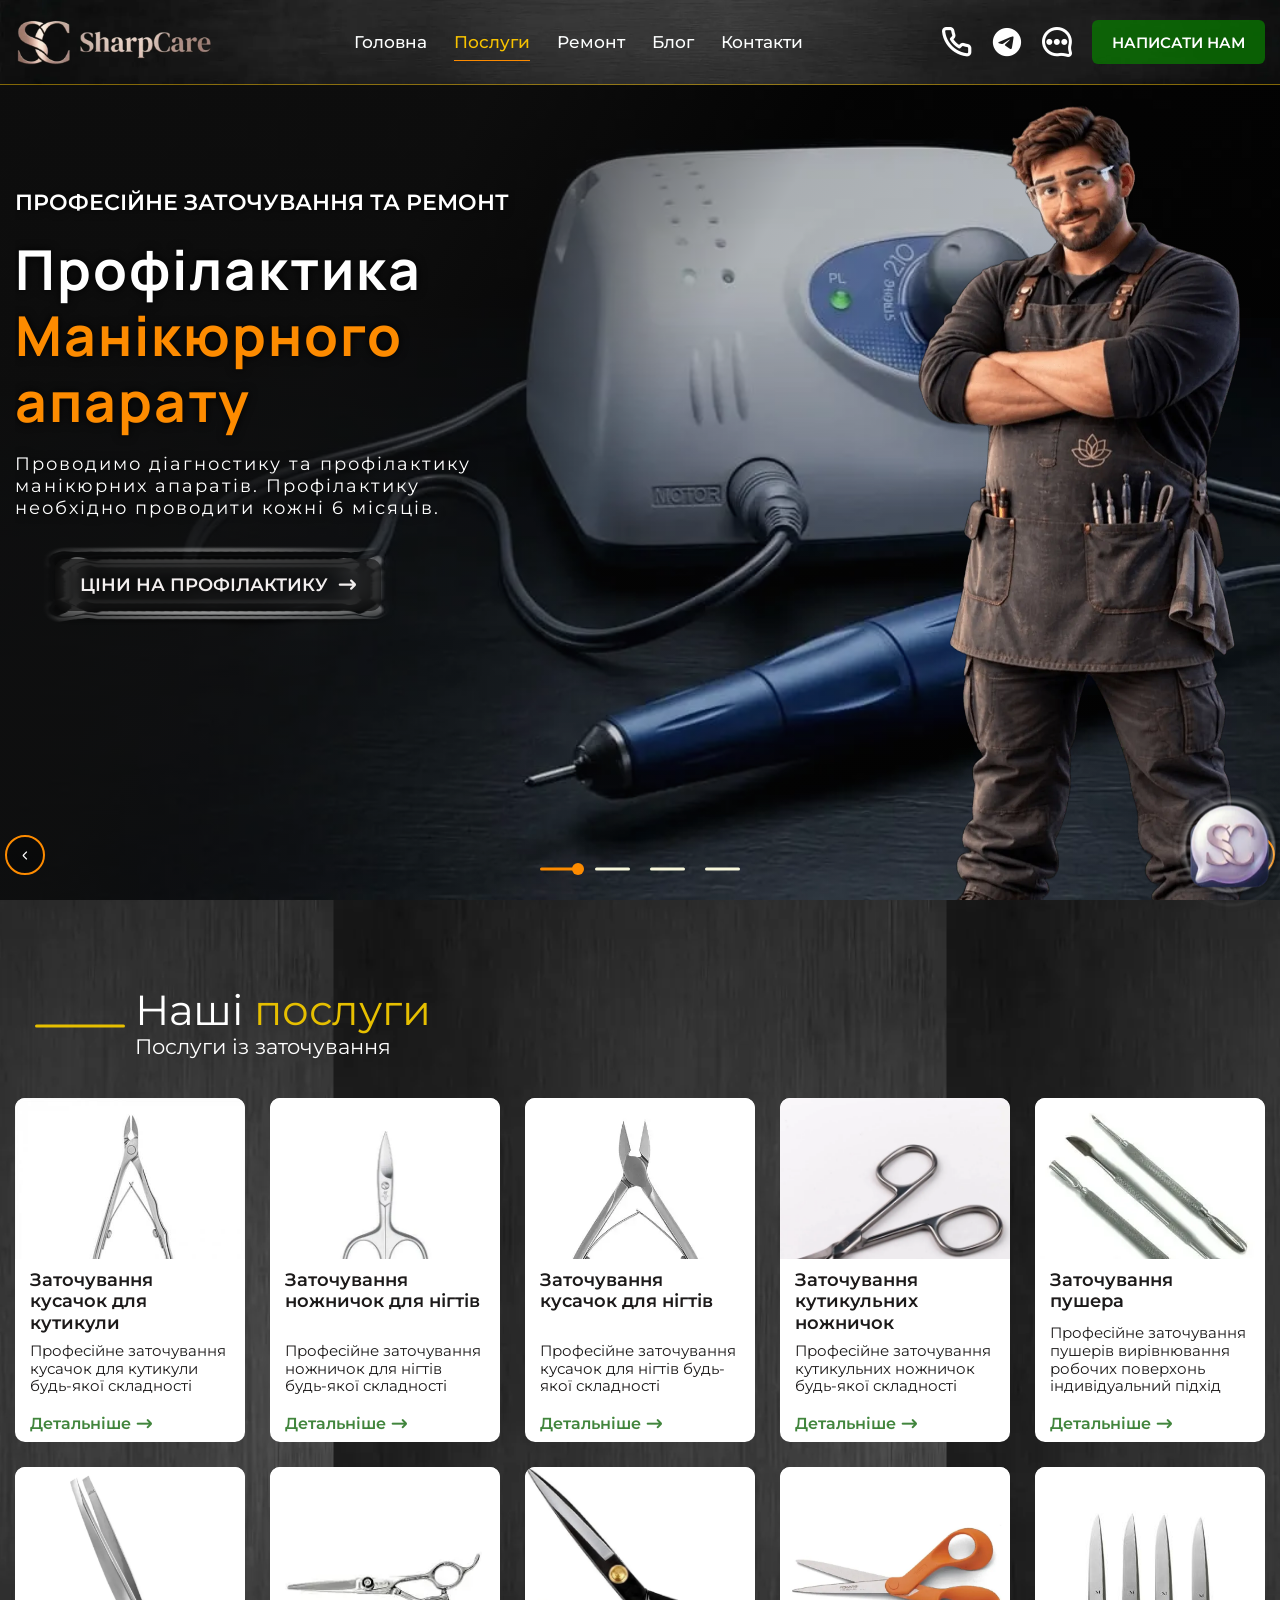
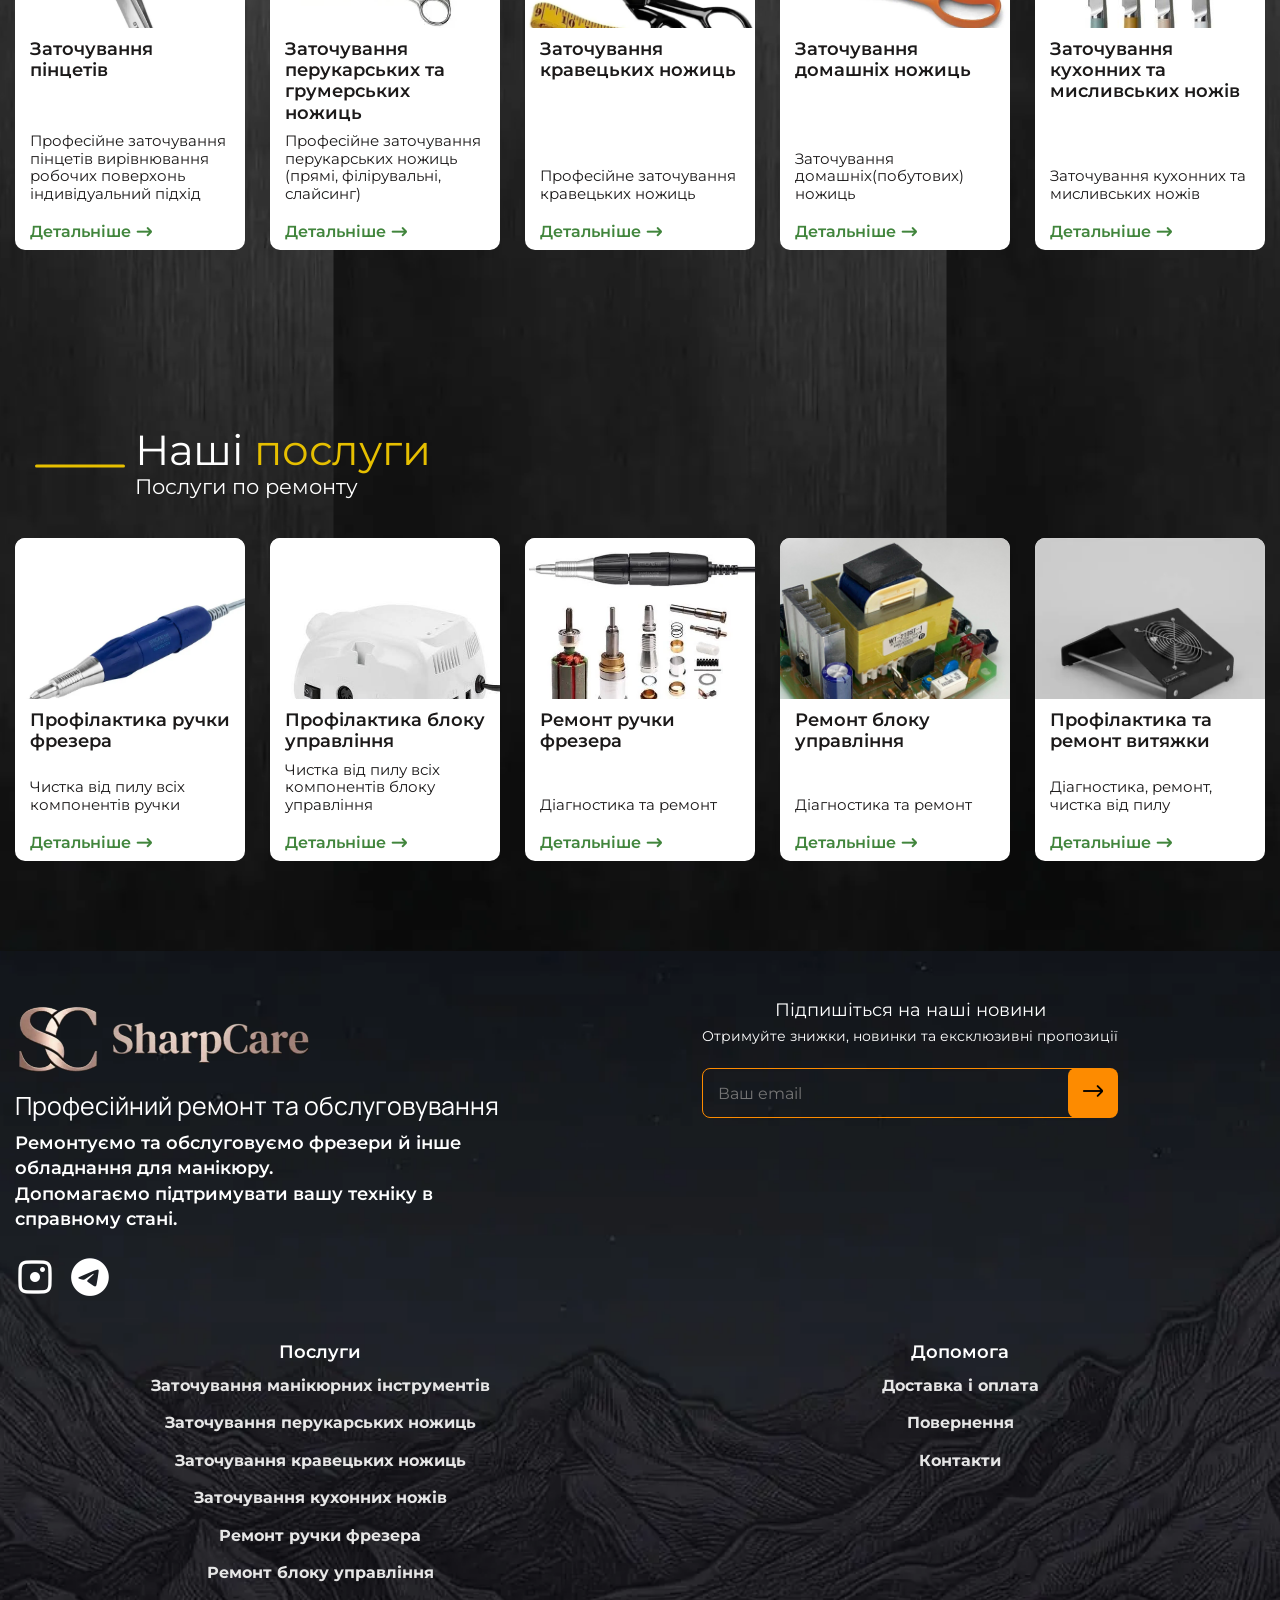
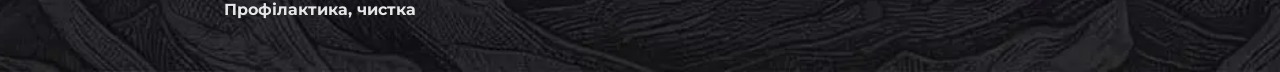
==== commit c6bad6fb: "Update site from dist" ====
--- a/catalog.html
+++ b/catalog.html
@@ -1,22 +1,48 @@
 <!doctype html>
-<html lang="ru">
+<html lang="uk">
 	<head>
+		<style data-fls-preloader="false" rel="preload">
+			body>*:not(.fls-preloader) {
+        opacity: 0;
+        visibility: hidden;
+    }
+
+    [data-fls-preloader-loaded] body>*:not(.fls-preloader) {
+        transition: opacity 0.5s ease 0s;
+        opacity: 1;
+        visibility: visible;
+    }
+		</style>
+		<!--
+<div class="fls-preloader">
+<div class="fls-preloader__body">
+<div class="fls-preloader__counter">0%</div>
+<div class="fls-preloader__line"><span></span></div>
+</div>
+</div>
+-->
 		<meta charset="UTF-8">
 		<meta name="viewport" content="width=device-width, initial-scale=1.0">
+		<meta name="color-scheme" content="light">
+		<meta property="og:image" content="https://sharpcare.netlify.app/assets/img/her1.webp">
 		<link rel="preconnect" href="https://fonts.googleapis.com">
 		<link rel="preconnect" href="https://fonts.gstatic.com" crossorigin="">
 		<link href="https://fonts.googleapis.com/css2?family=Montserrat:wght@400;500;600;700&display=swap" rel="stylesheet">
 		<link href="https://fonts.googleapis.com/css2?family=Manrope:wght@500;600;700&display=swap" rel="stylesheet">
 		<link rel="shortcut icon" href="./assets/img/favicon.png">
-		<title>Каталог</title>
-		<script type="module" crossorigin="" src="./js/app.min.js?v=1790609711125"></script>
-		<link rel="stylesheet" crossorigin="" href="./css/app.min.css?v=1790609711125">
+		<meta name="description" content="Професійне заточування манікюрних інструментів та ремонт манікюрних апаратів. Заточка кусачок, ножиць, ремонт фрезерів Strong і Marathon. Гарантія на виконані роботи.">
+		<title>Послуги</title>
+		<script type="module" crossorigin="" src="./js/app.min.js?v=1791710640170"></script>
+		<script type="module" crossorigin="" src="./js/slider.min.js?v=1791710640170"></script>
+		<link rel="stylesheet" crossorigin="" href="./css/app.min.css?v=1791710640170">
+		<link rel="stylesheet" crossorigin="" href="./css/slider.min.css?v=1791710640170">
+		<link rel="stylesheet" crossorigin="" href="./css/catalog.min.css?v=1791710640170">
 	</head>
 	<body>
 		<div class="wrapper">
 			<header data-fls-header-scroll="" data-fls-header-scroll-show="" class="header">
 				<div class="header__container">
-					<a href="#" class="header__logo">
+					<a href="index.html" class="header__logo">
 						<div class="header__logo-img __img">
 							<picture>
 								<source media="(max-width: 600px)" srcset="./assets/img/sv_logo-1-600.webp" type="image/webp">
@@ -38,85 +64,115 @@
 								<a class="menu__link" href="index.html">Головна</a>
 							</li>
 							<li>
-								<a class="menu__link" href="catalog.html">Каталог</a>
+								<a class="menu__link" href="catalog.html">Послуги</a>
 							</li>
 							<li>
-								<a class="menu__link" href="#">Чоловікам</a>
+								<a class="menu__link" href="repair.html">Ремонт</a>
 							</li>
 							<li>
-								<a class="menu__link" href="#">Жінкам</a>
+								<a class="menu__link" href="blog.html">Блог</a>
 							</li>
 							<li>
-								<a class="menu__link" href="#">Взуття</a>
-							</li>
-							<li>
-								<a class="menu__link" href="#">Аксесуари</a>
-							</li>
-							<li>
-								<a class="menu__link" href="index.html#blog">Блог</a>
-							</li>
-							<li>
-								<a class="menu__link" href="#">Контакти</a>
+								<a class="menu__link" href="contacts.html">Контакти</a>
 							</li>
 						</ul>
 					</nav>
 					<div class="header__buttons">
-						<a href="#" class="header__btn --icon-search"></a>
-						<a href="#" class="header__btn --icon-hearth"></a>
-						<a href="#" class="header__btn --icon-user"></a>
-						<button class="header__btn header__btn-cart cart-action --icon-cart">
-							<span data-fls-addtocart="" class="cart-counter"></span>
-						</button>
+						<a href="tel:+380936004875" class="header__btn header__btn-phone --icon-phone"></a>
+						<a href="https://t.me/Mastersharp_bot" target="_blank" rel="noopener noreferrer" class="header__btn --icon-telegram"></a>
+						<button class="header__btn header__btn-cart --icon-message cart-action"></button>
+						<button data-fls-dynamic=".menu, 625" class="header__button-action btn--green btn--blue cart-action">Написати
+                нам</button>
 					</div>
 					<div class="menu__icon">
 						<span></span>
 					</div>
 				</div>
 			</header>
-			<div class="cart">
+			<div id="modal" class="cart">
 				<div class="cart__overlay cart-action"></div>
-				<div class="cart__body">
-					<div class="cart__top">
-						<div class="cart__title">Кошик</div>
-						<button class="cart__btn cart-action"></button>
-					</div>
-					<div class="cart__items">
-						<span class="cart__void">Корзина порожня</span>
-						<template id="cart-item-template">
-							<div class="cart__item">
-								<div class="cart__item-img __img">
-									<img src="" alt="">
-								</div>
-								<div class="cart__item-text">
-									<div class="cart__item-title"></div>
-									<div class="cart__item-price">
-										<span data-fls-cart-price=""></span>
-										<span>грн.</span>
-									</div>
-								</div>
-								<div class="cart__item-buttons">
-									<div data-fls-quantity="" class="cart__quantity">
-										<button data-fls-quantity-minus="" type="button" class="cart__quantity-btn"></button>
-										<div class="cart__quantity-input">
-											<input data-fls-addtocart-quantity="" data-fls-quantity-value="" autocomplete="off" type="text" name="form[]" value="1">
-										</div>
-										<button data-fls-quantity-plus="" type="button" class="cart__quantity-btn cart__quantity-btn--plus"></button>
-									</div>
-									<button type="button" class="cart__remove">×</button>
-								</div>
-							</div>
-						</template>
-					</div>
-					<div class="cart__footer">
-						<div class="cart__total">
-							<span>Разом</span>
-							<span data-fls-cart-total="">0</span>
-							<span>грн.</span>
-						</div>
-						<div class="cart__button">
-							<button class="cart__action-btn btn--yellow">Оформити замовлення</button>
-						</div>
-					</div>
+				<!--
+<div class="cart__body">
+<div class="cart__top">
+<div class="cart__title">Кошик</div>
+<button class="cart__btn cart-action"></button>
+</div>
+<div class="cart__items">
+<span class="cart__void">Корзина порожня</span>
+<template id="cart-item-template">
+<div class="cart__item">
+<div class="cart__item-img __img">
+<img src="" alt="">
+</div>
+<div class="cart__item-text">
+<div class="cart__item-title"></div>
+<div class="cart__item-price">
+<span data-fls-cart-price></span>
+<span>грн.</span>
+</div>
+</div>
+<div class="cart__item-buttons">
+<div data-fls-quantity class="cart__quantity">
+<button data-fls-quantity-minus type="button" class="cart__quantity-btn">
+</button>
+<div class="cart__quantity-input">
+<input data-fls-addtocart-quantity data-fls-quantity-value autocomplete="off"
+type="text" name="form[]" value="1">
+</div>
+<button data-fls-quantity-plus type="button"
+class="cart__quantity-btn cart__quantity-btn--plus">
+</button>
+</div>
+<button type="button" class="cart__remove">
+×
+</button>
+</div>
+</div>
+</template>
+</div>
+<div class="cart__footer">
+<div class="cart__total">
+<span>Разом</span>
+<span data-fls-cart-total>0</span>
+<span>грн.</span>
+</div>
+<div class="cart__button">
+<button class="cart__action-btn btn--yellow">Оформити замовлення</button>
+</div>
+</div>
+</div>
+-->
+				<div class="modal__content">
+					<button class="modal__close cart-action">
+						<span></span>
+						<span></span>
+					</button>
+					<div class="modal__icon">
+						<picture>
+							<source media="(max-width: 600px)" srcset="./assets/img/scissor-600.webp" type="image/webp">
+							<source media="(max-width: 1200px)" srcset="./assets/img/scissor-1200.webp" type="image/webp">
+							<img alt="Image" src="./assets/img/scissor.webp">
+						</picture>
+					</div>
+					<h2 class="modal__title">Залишити заявку</h2>
+					<p class="modal__subtitle">Заповніть форму і ми зв'яжемося з вами найближчим часом.</p>
+					<div class="form">
+						<div class="form__group">
+							<label class="form__label">Ваше ім'я</label>
+							<input id="name" class="form__input" type="text" placeholder="Введіть ваше ім'я">
+						</div>
+						<div class="form__group">
+							<label class="form__label">Телефон</label>
+							<input id="phone" class="form__input" type="tel" placeholder="+380">
+						</div>
+						<div class="form__group">
+							<label class="form__label">Повідомлення</label>
+							<textarea id="message" class="form__textarea" placeholder="Ваше повідомлення"></textarea>
+						</div>
+						<button id="sendBtn" class="form__button">Відправити заявку</button>
+					</div>
+					<p id="status" style="text-align:center;margin-top:10px;font-size:14px;"></p>
+					<p class="modal__footer">Ми гарантуємо конфіденційність ваших даних</p>
 				</div>
 			</div>
 			<main class="page-catalog">
@@ -125,95 +181,132 @@
 						<div class="hero__slide swiper-slide">
 							<div class="hero__text-container __container">
 								<div class="hero__text">
-									<div class="hero__label" data-swiper-parallax="100">НОВА КОЛЕКЦІЯ 2026</div>
+									<div class="hero__label" data-swiper-parallax="-100">ПРОФЕСІЙНЕ ЗАТОЧУВАННЯ ТА РЕМОНТ</div>
+									<h2 class="hero__title" data-swiper-parallax="-200">
+										Профілактика
+										<span>Манікюрного
+                                апарату</span>
+									</h2>
+									<div class="hero__subtitle" data-swiper-parallax="-300">
+										<p>
+											Проводимо діагностику та профілактику манікюрних апаратів. Профілактику необхідно
+                                проводити кожні 6 місяців.
+										</p>
+									</div>
+									<div class="hero__buttons" data-swiper-parallax="-400">
+										<div class="hero__button-body" data-water-button="">
+											<canvas data-water-canvas="" aria-hidden="true"></canvas>
+											<a href="repair.html" class="hero__btn btn--yellow btn--glass --icon-arrow">
+												<span>Ціни на профілактику</span>
+											</a>
+										</div>
+									</div>
+								</div>
+							</div>
+							<div class="hero__image __img">
+								<picture>
+									<source media="(max-width: 600px)" srcset="./assets/img/her1-600.webp" type="image/webp">
+									<source media="(max-width: 1200px)" srcset="./assets/img/her1-1200.webp" type="image/webp">
+									<img alt="Image" src="./assets/img/her1.webp">
+								</picture>
+							</div>
+						</div>
+						<div class="hero__slide swiper-slide">
+							<div class="hero__text-container __container">
+								<div class="hero__text">
+									<div class="hero__label" data-swiper-parallax="100">ПРОФЕСІЙНЕ ЗАТОЧУВАННЯ ТА РЕМОНТ</div>
 									<h2 class="hero__title" data-swiper-parallax="200">
-										Стиль, що
-										<span>захоплює</span>
+										Ремонт
+										<span>Манікюрного апарату</span>
 									</h2>
 									<div class="hero__subtitle" data-swiper-parallax="300">
 										<p>
-											Сучасний одяг, взуття та аксесуари для тих, хто цінує комфорт, якість і свободу руху.
+											Проводимо діагностику та ремонт манікюрних фрезерів. Перевіряємо роботу апарата,
+                                усуваємо несправності та, за необхідності, замінюємо зношені комплектуючі.
 										</p>
+									</div>
+									<div class="hero__buttons" data-swiper-parallax="400">
+										<div class="hero__button-body" data-water-button="">
+											<canvas data-water-canvas="" aria-hidden="true"></canvas>
+											<a href="repair.html" class="hero__btn btn--yellow btn--glass --icon-arrow">
+												<span>Ціни на ремонт</span>
+											</a>
+										</div>
 									</div>
 								</div>
 							</div>
 							<div class="hero__image __img">
 								<picture>
-									<source media="(max-width: 600px)" srcset="./assets/img/tourist-wear-600.webp" type="image/webp">
-									<source media="(max-width: 1200px)" srcset="./assets/img/tourist-wear-1200.webp" type="image/webp">
-									<img alt="Image" src="./assets/img/tourist-wear.webp">
+									<source media="(max-width: 600px)" srcset="./assets/img/her2-600.webp" type="image/webp">
+									<source media="(max-width: 1200px)" srcset="./assets/img/her2-1200.webp" type="image/webp">
+									<img alt="Image" src="./assets/img/her2.webp">
 								</picture>
 							</div>
 						</div>
 						<div class="hero__slide swiper-slide">
 							<div class="hero__text-container __container">
 								<div class="hero__text">
-									<div class="hero__label" data-swiper-parallax="100">ТРЕНДИ СЕЗОНУ</div>
+									<div class="hero__label" data-swiper-parallax="-100">ПРОФЕСІЙНЕ ЗАТОЧУВАННЯ ТА РЕМОНТ</div>
+									<h2 class="hero__title" data-swiper-parallax="-200">
+										Заточування
+										<span>манікюрного
+                                інструменту</span>
+									</h2>
+									<div class="hero__subtitle" data-swiper-parallax="-300">
+										<p>
+											Ми не просто заточуємо інструмент — ми відновлюємо його робочі характеристики. Перед
+                                виконанням роботи оцінюємо стан інструменту, а після заточки перевіряємо якість
+                                результату.
+										</p>
+									</div>
+									<div class="hero__buttons" data-swiper-parallax="-400">
+										<div class="hero__button-body" data-water-button="">
+											<canvas data-water-canvas="" aria-hidden="true"></canvas>
+											<a href="catalog.html" class="hero__btn btn--yellow btn--glass --icon-arrow">
+												<span>Ціни на заточування</span>
+											</a>
+										</div>
+									</div>
+								</div>
+							</div>
+							<div class="hero__image __img">
+								<picture>
+									<source media="(max-width: 600px)" srcset="./assets/img/hero3-600.webp" type="image/webp">
+									<source media="(max-width: 1200px)" srcset="./assets/img/hero3-1200.webp" type="image/webp">
+									<img alt="Image" src="./assets/img/hero3.webp">
+								</picture>
+							</div>
+						</div>
+						<div class="hero__slide swiper-slide">
+							<div class="hero__text-container __container">
+								<div class="hero__text">
+									<div class="hero__label" data-swiper-parallax="100">ПРОФЕСІЙНЕ ЗАТОЧУВАННЯ НОЖІВ</div>
 									<h2 class="hero__title" data-swiper-parallax="200">
-										Чоловічий
-										<span>одяг</span>
+										Заточування
+										<span>ножів</span>
 									</h2>
 									<div class="hero__subtitle" data-swiper-parallax="300">
 										<p>
-											Оновіть свій гардероб унікальними новинками, створеними за останнїми світовими
-                                тенденціями моди.
+											Професійно відновлюємо гостроту кухонних, туристичних та інших
+                                ножів. Правильний кут заточування, акуратне доведення леза
+                                та відновлення ріжучих властивостей ножа.
 										</p>
+									</div>
+									<div class="hero__buttons" data-swiper-parallax="400">
+										<div class="hero__button-body" data-water-button="">
+											<canvas data-water-canvas="" aria-hidden="true"></canvas>
+											<a href="sharp.html?service=knifes" class="hero__btn btn--yellow btn--glass --icon-arrow">
+												<span>Ціни на заточування</span>
+											</a>
+										</div>
 									</div>
 								</div>
 							</div>
 							<div class="hero__image __img">
 								<picture>
-									<source media="(max-width: 600px)" srcset="./assets/img/mans-wear-600.webp" type="image/webp">
-									<source media="(max-width: 1200px)" srcset="./assets/img/mans-wear-1200.webp" type="image/webp">
-									<img alt="Image" src="./assets/img/mans-wear.webp">
-								</picture>
-							</div>
-						</div>
-						<div class="hero__slide swiper-slide">
-							<div class="hero__text-container __container">
-								<div class="hero__text">
-									<div class="hero__label" data-swiper-parallax="100">ПРЕМІУМ ЯКІСТЬ</div>
-									<h2 class="hero__title" data-swiper-parallax="200">
-										Комфорт у
-										<span>кожній деталі</span>
-									</h2>
-									<div class="hero__subtitle" data-swiper-parallax="300">
-										<p>
-											Добірні матеріали, бездоганний крій та виняткова зносостійкість для вашого щоденного
-                                задоволення.
-										</p>
-									</div>
-								</div>
-							</div>
-							<div class="hero__image __img">
-								<picture>
-									<source media="(max-width: 600px)" srcset="./assets/img/sports-600.webp" type="image/webp">
-									<source media="(max-width: 1200px)" srcset="./assets/img/sports-1200.webp" type="image/webp">
-									<img alt="Image" src="./assets/img/sports.webp">
-								</picture>
-							</div>
-						</div>
-						<div class="hero__slide swiper-slide">
-							<div class="hero__text-container __container">
-								<div class="hero__text">
-									<div class="hero__label" data-swiper-parallax="100">ОБМЕЖЕНИЙ ВИПУСК</div>
-									<h2 class="hero__title" data-swiper-parallax="200">
-										Створи свій
-										<span>унікальний образ</span>
-									</h2>
-									<div class="hero__subtitle" data-swiper-parallax="300">
-										<p>
-											Ексклюзивні моделі, які підкреслять вашу індивідуальність та подарують впевненість у
-                                будь-якій ситуації.
-										</p>
-									</div>
-								</div>
-							</div>
-							<div class="hero__image __img">
-								<picture>
-									<source media="(max-width: 600px)" srcset="./assets/img/girl-wear-600.webp" type="image/webp">
-									<source media="(max-width: 1200px)" srcset="./assets/img/girl-wear-1200.webp" type="image/webp">
-									<img alt="Image" src="./assets/img/girl-wear.webp">
+									<source media="(max-width: 600px)" srcset="./assets/img/hero15-600.webp" type="image/webp">
+									<source media="(max-width: 1200px)" srcset="./assets/img/hero15-1200.webp" type="image/webp">
+									<img alt="Image" src="./assets/img/hero15.webp">
 								</picture>
 							</div>
 						</div>
@@ -230,934 +323,274 @@
 						</div>
 					</div>
 				</section>
-				<section class="product catalog--product">
-					<div class="product__container">
-						<div class="product__header section-header">
-							<h1 class="product__title title section-header__title">Популярні товари</h1>
-							<ul class="product__list section-header__list">
-								<li>
-									<a href="catalog.html" class="product__link section-header__link">Усі товари</a>
-								</li>
-								<li>
-									<a href="catalog.html" class="product__link section-header__link">Хіти продажу</a>
-								</li>
-								<li>
-									<a href="catalog.html" class="product__link section-header__link">Новинки</a>
-								</li>
-								<li>
-									<a href="catalog.html" class="product__link section-header__link">Знижки</a>
-								</li>
-							</ul>
-						</div>
-						<div data-fls-slider="" class="product__slider swiper">
-							<div class="product__cards swiper-wrapper">
-								<div data-fls-addtocart-product="" data-fls-watcher="" class="product__card card swiper-slide">
-									<a href="product.html" class="product__card-img card__img card-img">
-										<picture>
-											<source media="(max-width: 600px)" srcset="./assets/img/prod2-600.webp" type="image/webp">
-											<source media="(max-width: 1200px)" srcset="./assets/img/prod2-1200.webp" type="image/webp">
-											<img alt="Image" src="./assets/img/prod2.webp">
-										</picture>
-										<div class="product__card-img-items card__img-items">
-											<div class="product__card-label card__label btn--yellow btn--red">-20%</div>
-											<div class="product__card-favorite card__favorite">
-												<span class="--icon-hearth"></span>
-											</div>
-										</div>
-									</a>
-									<div data-fls-watcher="" class="product__card-raiting card__raiting">
-										<div data-fls-rating="set" data-fls-rating-value="4.2" class="product__card-raiting-value card__raiting-value">4.2</div>
-										<div class="product__card-raiting-counter card__raiting-counter">
-											(
-											<span data-fls-digcounter="">98</span>
-											)
-										</div>
-									</div>
-									<a href="product.html" class="product__card-title card__title">Пальто жіноче</a>
-									<div class="product__card-caption card__caption">Жіночий одяг</div>
-									<div class="card__price-body">
-										<div data-fls-watcher="" class="product__card-price card__price">
-											<span data-fls-digcounter="">3199</span>
-											<span>грн</span>
-										</div>
-										<div class="product__card-price card__price-old">
-											<span>3999</span>
-											<span>грн</span>
-										</div>
-									</div>
-									<div class="product__card-buttons card__buttons">
-										<button data-addtocart-button="" data-id="1" data-title="Пальто жіноче" data-price="3199" data-image="assets/img/prod2.webp" class="product__card-btn card__btn btn--black --icon-cart">До кошика</button>
-									</div>
-								</div>
-								<div data-fls-addtocart-product="" data-fls-watcher="" class="product__card card swiper-slide">
-									<a href="product.html" class="product__card-img card__img card-img">
-										<picture>
-											<source media="(max-width: 600px)" srcset="./assets/img/prod1-600.webp" type="image/webp">
-											<source media="(max-width: 1200px)" srcset="./assets/img/prod1-1200.webp" type="image/webp">
-											<img alt="Image" src="./assets/img/prod1.webp">
-										</picture>
-										<div class="product__card-img-items card__img-items">
-											<div class="product__card-label card__label btn--green">Хіт</div>
-											<div class="product__card-favorite card__favorite">
-												<span class="--icon-hearth"></span>
-											</div>
-										</div>
-									</a>
-									<div data-fls-watcher="" class="product__card-raiting card__raiting">
-										<div data-fls-rating="set" data-fls-rating-value="4.8" class="product__card-raiting-value card__raiting-value">4.8</div>
-										<div class="product__card-raiting-counter card__raiting-counter">
-											(
-											<span data-fls-digcounter="">124</span>
-											)
-										</div>
-									</div>
-									<a href="product.html" class="product__card-title card__title">Худі Nike Club</a>
-									<div class="product__card-caption card__caption">Чоловічий одяг</div>
-									<div class="card__price-body">
-										<div data-fls-watcher="" class="product__card-price card__price">
-											<span data-fls-digcounter="">2499</span>
-											<span>грн</span>
-										</div>
-										<div class="product__card-price card__price-old">
-											<span></span>
-											<span></span>
-										</div>
-									</div>
-									<div class="product__card-buttons card__buttons">
-										<button data-addtocart-button="" data-id="2" data-title="Худі Nike Club" data-price="2499" data-image="assets/img/prod1.jpg" class="product__card-btn card__btn btn--black --icon-cart">До кошика</button>
-									</div>
-								</div>
-								<div data-fls-addtocart-product="" data-fls-watcher="" class="product__card card swiper-slide">
-									<a href="product.html" class="product__card-img card__img card-img">
-										<picture>
-											<source media="(max-width: 600px)" srcset="./assets/img/prod3-600.webp" type="image/webp">
-											<source media="(max-width: 1200px)" srcset="./assets/img/prod3-1200.webp" type="image/webp">
-											<img alt="Image" src="./assets/img/prod3.webp">
-										</picture>
-										<div class="product__card-img-items card__img-items">
-											<div class="product__card-label card__label btn--green btn--blue">Новинка</div>
-											<div class="product__card-favorite card__favorite">
-												<span class="--icon-hearth"></span>
-											</div>
-										</div>
-									</a>
-									<div data-fls-watcher="" class="product__card-raiting card__raiting">
-										<div data-fls-rating="set" data-fls-rating-value="4.4" class="product__card-raiting-value card__raiting-value">4.4</div>
-										<div class="product__card-raiting-counter card__raiting-counter">
-											(
-											<span data-fls-digcounter="">203</span>
-											)
-										</div>
-									</div>
-									<a href="product.html" class="product__card-title card__title">Кросівки Nike Air Force 1</a>
-									<div class="product__card-caption card__caption">Взуття</div>
-									<div class="card__price-body">
-										<div data-fls-watcher="" class="product__card-price card__price">
-											<span data-fls-digcounter="">4999</span>
-											<span>грн</span>
-										</div>
-										<div class="product__card-price card__price-old">
-											<span></span>
-											<span></span>
-										</div>
-									</div>
-									<div class="product__card-buttons card__buttons">
-										<button data-addtocart-button="" data-id="3" data-title="Кросівки Nike Air Force 1" data-price="4999" data-image="assets/img/prod3.webp" class="product__card-btn card__btn btn--black --icon-cart">До кошика</button>
-									</div>
-								</div>
-								<div data-fls-addtocart-product="" data-fls-watcher="" class="product__card card swiper-slide">
-									<a href="product.html" class="product__card-img card__img card-img">
-										<picture>
-											<source media="(max-width: 600px)" srcset="./assets/img/prod4-600.webp" type="image/webp">
-											<source media="(max-width: 1200px)" srcset="./assets/img/prod4-1200.webp" type="image/webp">
-											<img alt="Image" src="./assets/img/prod4.webp">
-										</picture>
-										<div class="product__card-img-items card__img-items">
-											<div class="product__card-label card__label btn--green btn--red">-15%</div>
-											<div class="product__card-favorite card__favorite">
-												<span class="--icon-hearth"></span>
-											</div>
-										</div>
-									</a>
-									<div data-fls-watcher="" class="product__card-raiting card__raiting">
-										<div data-fls-rating="set" data-fls-rating-value="4.5" class="product__card-raiting-value card__raiting-value">4.5</div>
-										<div class="product__card-raiting-counter card__raiting-counter">
-											(
-											<span data-fls-digcounter="">76</span>
-											)
-										</div>
-									</div>
-									<a href="product.html" class="product__card-title card__title">Черевики жіночі</a>
-									<div class="product__card-caption card__caption">Взуття</div>
-									<div class="card__price-body">
-										<div data-fls-watcher="" class="product__card-price card__price">
-											<span data-fls-digcounter="">5099</span>
-											<span>грн</span>
-										</div>
-										<div class="product__card-price card__price-old">
-											<span>5999</span>
-											<span>грн</span>
-										</div>
-									</div>
-									<div class="product__card-buttons card__buttons">
-										<button data-addtocart-button="" data-id="4" data-title="Черевики жіночі" data-price="5099" data-image="assets/img/prod4.jpg" class="product__card-btn card__btn btn--black --icon-cart">До кошика</button>
-									</div>
-								</div>
-								<div data-fls-addtocart-product="" data-fls-watcher="" class="product__card card swiper-slide">
-									<a href="product.html" class="product__card-img card__img card-img">
-										<picture>
-											<source media="(max-width: 600px)" srcset="./assets/img/prod5-600.webp" type="image/webp">
-											<source media="(max-width: 1200px)" srcset="./assets/img/prod5-1200.webp" type="image/webp">
-											<img alt="Image" src="./assets/img/prod5.webp">
-										</picture>
-										<div class="product__card-img-items card__img-items">
-											<div class="product__card-label card__label btn--green">Хіт</div>
-											<div class="product__card-favorite card__favorite">
-												<span class="--icon-hearth"></span>
-											</div>
-										</div>
-									</a>
-									<div data-fls-watcher="" class="product__card-raiting card__raiting">
-										<div data-fls-rating="set" data-fls-rating-value="4.8" class="product__card-raiting-value card__raiting-value">4.8</div>
-										<div class="product__card-raiting-counter card__raiting-counter">
-											(
-											<span data-fls-digcounter="">65</span>
-											)
-										</div>
-									</div>
-									<a href="product.html" class="product__card-title card__title">Рюкзак The North Face</a>
-									<div class="product__card-caption card__caption">Аксесуари</div>
-									<div class="card__price-body">
-										<div data-fls-watcher="" class="product__card-price card__price">
-											<span data-fls-digcounter="">2199</span>
-											<span>грн</span>
-										</div>
-										<div class="product__card-price card__price-old">
-											<span></span>
-											<span></span>
-										</div>
-									</div>
-									<div class="product__card-buttons card__buttons">
-										<button data-addtocart-button="" data-id="5" data-title="Рюкзак The North Face" data-price="2199" data-image="assets/img/prod5.webp" class="product__card-btn card__btn btn--black --icon-cart">До кошика</button>
-									</div>
-								</div>
-							</div>
-							<div class="category__slider-pagination-body">
-								<div class="product__slider-pagination slider-pagination"></div>
+				<section class="service">
+					<div class="service__container">
+						<div class="service__top">
+							<h2 class="service__title">
+								Наші
+								<span>послуги</span>
+							</h2>
+							<div class="service__subtitle">Послуги із заточування</div>
+						</div>
+						<div class="service__cards">
+							<div class="service__card show">
+								<a href="sharp.html?service=kuskachky" class="service__card-img __img show">
+									<img src="./assets/img/prod1.jfif" alt="Image">
+								</a>
+								<div class="service__card-text">
+									<div class="service__card-title">Заточування кусачок для кутикули</div>
+									<div class="service__card-caption">
+										Професійне заточування кусачок для кутикули будь-якої
+                            складності
+									</div>
+								</div>
+								<div class="service__card-link">
+									<a href="sharp.html?service=kuskachky" class="--icon-arrow">Детальніше</a>
+								</div>
+							</div>
+							<div class="service__card show">
+								<a href="sharp.html?service=nosznizy" class="service__card-img __img show">
+									<picture>
+										<source media="(max-width: 600px)" srcset="./assets/img/service/scissor3-600.webp" type="image/webp">
+										<source media="(max-width: 1200px)" srcset="./assets/img/service/scissor3-1200.webp" type="image/webp">
+										<img alt="Image" src="./assets/img/service/scissor3.webp">
+									</picture>
+								</a>
+								<div class="service__card-text">
+									<div class="service__card-title">Заточування ножничок для нігтів</div>
+									<div class="service__card-caption">
+										Професійне заточування ножничок для нігтів будь-якої
+                            складності
+									</div>
+								</div>
+								<div class="service__card-link">
+									<a href="sharp.html?service=nosznizy" class="--icon-arrow">Детальніше</a>
+								</div>
+							</div>
+							<div class="service__card show">
+								<a href="sharp.html?service=kusnog" class="service__card-img __img show">
+									<picture>
+										<source media="(max-width: 600px)" srcset="./assets/img/service/staleks-600.webp" type="image/webp">
+										<source media="(max-width: 1200px)" srcset="./assets/img/service/staleks-1200.webp" type="image/webp">
+										<img alt="Image" src="./assets/img/service/staleks.webp">
+									</picture>
+								</a>
+								<div class="service__card-text">
+									<div class="service__card-title">Заточування кусачок для нігтів</div>
+									<div class="service__card-caption">
+										Професійне заточування кусачок для нігтів будь-якої
+                            складності
+									</div>
+								</div>
+								<div class="service__card-link">
+									<a href="sharp.html?service=kusnog" class="--icon-arrow">Детальніше</a>
+								</div>
+							</div>
+							<div class="service__card show">
+								<a href="sharp.html?service=noszkut" class="service__card-img __img show">
+									<picture>
+										<source media="(max-width: 600px)" srcset="./assets/img/service/Scissors-600.webp" type="image/webp">
+										<source media="(max-width: 1200px)" srcset="./assets/img/service/Scissors-1200.webp" type="image/webp">
+										<img alt="Image" src="./assets/img/service/Scissors.webp">
+									</picture>
+								</a>
+								<div class="service__card-text">
+									<div class="service__card-title">Заточування кутикульних ножничок</div>
+									<div class="service__card-caption">
+										Професійне заточування кутикульних ножничок будь-якої
+                            складності
+									</div>
+								</div>
+								<div class="service__card-link">
+									<a href="sharp.html?service=noszkut" class="--icon-arrow">Детальніше</a>
+								</div>
+							</div>
+							<div class="service__card show">
+								<a href="sharp.html?service=pusher" class="service__card-img __img show">
+									<picture>
+										<source media="(max-width: 600px)" srcset="./assets/img/service/pusher-600.webp" type="image/webp">
+										<source media="(max-width: 1200px)" srcset="./assets/img/service/pusher-1200.webp" type="image/webp">
+										<img alt="Image" src="./assets/img/service/pusher.webp">
+									</picture>
+								</a>
+								<div class="service__card-text">
+									<div class="service__card-title">Заточування пушера</div>
+									<div class="service__card-caption">
+										Професійне заточування пушерів вирівнювання робочих поверхонь
+                            індивідуальний підхід
+									</div>
+								</div>
+								<div class="service__card-link">
+									<a href="sharp.html?service=pusher" class="--icon-arrow">Детальніше</a>
+								</div>
+							</div>
+							<div class="service__card show">
+								<a href="sharp.html?service=pincet" class="service__card-img __img show">
+									<picture>
+										<source media="(max-width: 600px)" srcset="./assets/img/service/pincet-600.webp" type="image/webp">
+										<source media="(max-width: 1200px)" srcset="./assets/img/service/pincet-1200.webp" type="image/webp">
+										<img alt="Image" src="./assets/img/service/pincet.webp">
+									</picture>
+								</a>
+								<div class="service__card-text">
+									<div class="service__card-title">Заточування пінцетів</div>
+									<div class="service__card-caption">
+										Професійне заточування пінцетів вирівнювання робочих
+                            поверхонь
+                            індивідуальний підхід
+									</div>
+								</div>
+								<div class="service__card-link">
+									<a href="sharp.html?service=pincet" class="--icon-arrow">Детальніше</a>
+								</div>
+							</div>
+							<div class="service__card show">
+								<a href="sharp.html?service=parikmakherskie" class="service__card-img __img show">
+									<picture>
+										<source media="(max-width: 600px)" srcset="./assets/img/cat5-600.webp" type="image/webp">
+										<source media="(max-width: 1200px)" srcset="./assets/img/cat5-1200.webp" type="image/webp">
+										<img alt="Image" src="./assets/img/cat5.webp">
+									</picture>
+								</a>
+								<div class="service__card-text">
+									<div class="service__card-title">Заточування перукарських та грумерських ножиць</div>
+									<div class="service__card-caption">
+										Професійне заточування перукарських ножиць (прямі,
+                            філірувальні, слайсинг)
+									</div>
+								</div>
+								<div class="service__card-link">
+									<a href="sharp.html?service=parikmakherskie" class="--icon-arrow">Детальніше</a>
+								</div>
+							</div>
+							<div class="service__card show">
+								<a href="sharp.html?service=portnovskie" class="service__card-img __img show">
+									<picture>
+										<source media="(max-width: 600px)" srcset="./assets/img/service/rew3-600.webp" type="image/webp">
+										<source media="(max-width: 1200px)" srcset="./assets/img/service/rew3-1200.webp" type="image/webp">
+										<img alt="Image" src="./assets/img/service/rew3.webp">
+									</picture>
+								</a>
+								<div class="service__card-text">
+									<div class="service__card-title">Заточування кравецьких ножиць</div>
+									<div class="service__card-caption">Професійне заточування кравецьких ножиць</div>
+								</div>
+								<div class="service__card-link">
+									<a href="sharp.html?service=portnovskie" class="--icon-arrow">Детальніше</a>
+								</div>
+							</div>
+							<div class="service__card show">
+								<a href="sharp.html?service=homeScissors" class="service__card-img __img show">
+									<picture>
+										<source media="(max-width: 600px)" srcset="./assets/img/service/homeSci-600.webp" type="image/webp">
+										<source media="(max-width: 1200px)" srcset="./assets/img/service/homeSci-1200.webp" type="image/webp">
+										<img alt="Image" src="./assets/img/service/homeSci.webp">
+									</picture>
+								</a>
+								<div class="service__card-text">
+									<div class="service__card-title">Заточування домашніх ножиць</div>
+									<div class="service__card-caption">Заточування домашніх(побутових) ножиць</div>
+								</div>
+								<div class="service__card-link">
+									<a href="sharp.html?service=homeScissors" class="--icon-arrow">Детальніше</a>
+								</div>
+							</div>
+							<div class="service__card show">
+								<a href="sharp.html?service=knifes" class="service__card-img __img show">
+									<img src="./assets/img/service/knifes.jfif" alt="Image">
+								</a>
+								<div class="service__card-text">
+									<div class="service__card-title">Заточування кухонних та мисливських ножів</div>
+									<div class="service__card-caption">Заточування кухонних та мисливських ножів</div>
+								</div>
+								<div class="service__card-link">
+									<a href="sharp.html?service=knifes" class="--icon-arrow">Детальніше</a>
+								</div>
 							</div>
 						</div>
 					</div>
 				</section>
-				<section class="product">
-					<div class="product__container">
-						<div class="product__header section-header">
-							<h1 class="product__title title section-header__title">Жіночий одяг</h1>
-						</div>
-						<div data-fls-slider="" class="product__slider swiper">
-							<div class="product__cards swiper-wrapper">
-								<div data-fls-addtocart-product="" data-fls-watcher="" class="product__card card swiper-slide">
-									<a href="product.html" class="product__card-img card__img card-img">
-										<img src="./assets/img/woman/woman1.jfif" alt="Image">
-										<div class="product__card-img-items card__img-items">
-											<div class="product__card-label card__label btn--blue">Новинка</div>
-											<div class="product__card-favorite card__favorite">
-												<span class="--icon-hearth"></span>
-											</div>
-										</div>
-									</a>
-									<div data-fls-watcher="" class="product__card-raiting card__raiting">
-										<div data-fls-rating="set" data-fls-rating-value="4.2" class="product__card-raiting-value card__raiting-value">4.2</div>
-										<div class="product__card-raiting-counter card__raiting-counter">
-											(
-											<span data-fls-digcounter="">98</span>
-											)
-										</div>
-									</div>
-									<a href="product.html" class="product__card-title card__title">Спортивний костюм</a>
-									<div class="product__card-caption card__caption">Жіночий одяг</div>
-									<div class="card__price-body">
-										<div data-fls-watcher="" class="product__card-price card__price">
-											<span data-fls-digcounter="">1699</span>
-											<span>грн</span>
-										</div>
-									</div>
-									<div class="product__card-buttons card__buttons">
-										<button data-addtocart-button="" data-id="6" data-title="Спортивний костюм" data-price="1699" data-image="assets/img/woman/woman1.jfif" class="product__card-btn card__btn btn--black --icon-cart">До кошика</button>
-									</div>
-								</div>
-								<div data-fls-addtocart-product="" data-fls-watcher="" class="product__card card swiper-slide">
-									<a href="product.html" class="product__card-img card__img card-img">
-										<img src="./assets/img/woman/woman2.jfif" alt="Image">
-										<div class="product__card-img-items card__img-items">
-											<div class="product__card-label card__label btn--green">Хіт</div>
-											<div class="product__card-favorite card__favorite">
-												<span class="--icon-hearth"></span>
-											</div>
-										</div>
-									</a>
-									<div data-fls-watcher="" class="product__card-raiting card__raiting">
-										<div data-fls-rating="set" data-fls-rating-value="4.3" class="product__card-raiting-value card__raiting-value">4.3</div>
-										<div class="product__card-raiting-counter card__raiting-counter">
-											(
-											<span data-fls-digcounter="">194</span>
-											)
-										</div>
-									</div>
-									<a href="product.html" class="product__card-title card__title">Жіночий костюм ZARA</a>
-									<div class="product__card-caption card__caption">Бізнес костюм</div>
-									<div class="card__price-body">
-										<div data-fls-watcher="" class="product__card-price card__price">
-											<span data-fls-digcounter="">7499</span>
-											<span>грн</span>
-										</div>
-										<div class="product__card-price card__price-old">
-											<span></span>
-											<span></span>
-										</div>
-									</div>
-									<div class="product__card-buttons card__buttons">
-										<button data-addtocart-button="" data-id="7" data-title="Жіночий костюм ZARA" data-price="7499" data-image="assets/img/woman/woman2.jfif" class="product__card-btn card__btn btn--black --icon-cart">До кошика</button>
-									</div>
-								</div>
-								<div data-fls-addtocart-product="" data-fls-watcher="" class="product__card card swiper-slide">
-									<a href="product.html" class="product__card-img card__img card-img">
-										<img src="./assets/img/woman/woman3.jfif" alt="Image">
-										<div class="product__card-img-items card__img-items">
-											<div class="product__card-label card__label btn--green btn--blue">Новинка</div>
-											<div class="product__card-favorite card__favorite">
-												<span class="--icon-hearth"></span>
-											</div>
-										</div>
-									</a>
-									<div data-fls-watcher="" class="product__card-raiting card__raiting">
-										<div data-fls-rating="set" data-fls-rating-value="4.0" class="product__card-raiting-value card__raiting-value">4.0</div>
-										<div class="product__card-raiting-counter card__raiting-counter">
-											(
-											<span data-fls-digcounter="">103</span>
-											)
-										</div>
-									</div>
-									<a href="product.html" class="product__card-title card__title">Сукня жіноча</a>
-									<div class="product__card-caption card__caption">Жіночий одяг</div>
-									<div class="card__price-body">
-										<div data-fls-watcher="" class="product__card-price card__price">
-											<span data-fls-digcounter="">1999</span>
-											<span>грн</span>
-										</div>
-										<div class="product__card-price card__price-old">
-											<span></span>
-											<span></span>
-										</div>
-									</div>
-									<div class="product__card-buttons card__buttons">
-										<button data-addtocart-button="" data-id="8" data-title="Сукня жіноча" data-price="1999" data-image="assets/img/woman/woman3.jfif" class="product__card-btn card__btn btn--black --icon-cart">До кошика</button>
-									</div>
-								</div>
-								<div data-fls-addtocart-product="" data-fls-watcher="" class="product__card card swiper-slide">
-									<a href="product.html" class="product__card-img card__img card-img">
-										<picture>
-											<source media="(max-width: 600px)" srcset="./assets/img/prod4-600.webp" type="image/webp">
-											<source media="(max-width: 1200px)" srcset="./assets/img/prod4-1200.webp" type="image/webp">
-											<img alt="Image" src="./assets/img/prod4.webp">
-										</picture>
-										<div class="product__card-img-items card__img-items">
-											<div class="product__card-label card__label btn--green btn--red">-15%</div>
-											<div class="product__card-favorite card__favorite">
-												<span class="--icon-hearth"></span>
-											</div>
-										</div>
-									</a>
-									<div data-fls-watcher="" class="product__card-raiting card__raiting">
-										<div data-fls-rating="set" data-fls-rating-value="4.5" class="product__card-raiting-value card__raiting-value">4.5</div>
-										<div class="product__card-raiting-counter card__raiting-counter">
-											(
-											<span data-fls-digcounter="">76</span>
-											)
-										</div>
-									</div>
-									<a href="product.html" class="product__card-title card__title">Черевики жіночі</a>
-									<div class="product__card-caption card__caption">Взуття</div>
-									<div class="card__price-body">
-										<div data-fls-watcher="" class="product__card-price card__price">
-											<span data-fls-digcounter="">5099</span>
-											<span>грн</span>
-										</div>
-										<div class="product__card-price card__price-old">
-											<span>5999</span>
-											<span>грн</span>
-										</div>
-									</div>
-									<div class="product__card-buttons card__buttons">
-										<button data-addtocart-button="" data-id="4" data-title="Черевики жіночі" data-price="5099" data-image="assets/img/prod4.jpg" class="product__card-btn card__btn btn--black --icon-cart">До кошика</button>
-									</div>
-								</div>
-								<div data-fls-addtocart-product="" data-fls-watcher="" class="product__card card swiper-slide">
-									<a href="product.html" class="product__card-img card__img card-img">
-										<img src="./assets/img/woman/woman4.jfif" alt="Image">
-										<div class="product__card-img-items card__img-items">
-											<div class="product__card-label card__label btn--green">Хіт</div>
-											<div class="product__card-favorite card__favorite">
-												<span class="--icon-hearth"></span>
-											</div>
-										</div>
-									</a>
-									<div data-fls-watcher="" class="product__card-raiting card__raiting">
-										<div data-fls-rating="set" data-fls-rating-value="4.0" class="product__card-raiting-value card__raiting-value">4.0</div>
-										<div class="product__card-raiting-counter card__raiting-counter">
-											(
-											<span data-fls-digcounter="">165</span>
-											)
-										</div>
-									</div>
-									<a href="product.html" class="product__card-title card__title">Спортивний костюм Nike</a>
-									<div class="product__card-caption card__caption">Жіночий одяг</div>
-									<div class="card__price-body">
-										<div data-fls-watcher="" class="product__card-price card__price">
-											<span data-fls-digcounter="">6199</span>
-											<span>грн</span>
-										</div>
-										<div class="product__card-price card__price-old">
-											<span></span>
-											<span></span>
-										</div>
-									</div>
-									<div class="product__card-buttons card__buttons">
-										<button data-addtocart-button="" data-id="9" data-title="Спортивний костюм Nike" data-price="6199" data-image="assets/img/woman/woman4.jfif" class="product__card-btn card__btn btn--black --icon-cart">До кошика</button>
-									</div>
-								</div>
-							</div>
-							<div class="category__slider-pagination-body">
-								<div class="product__slider-pagination slider-pagination"></div>
-							</div>
-						</div>
-						<div data-fls-slider="" class="product__slider swiper">
-							<div class="product__cards swiper-wrapper">
-								<div data-fls-addtocart-product="" data-fls-watcher="" class="product__card card swiper-slide">
-									<a href="product.html" class="product__card-img card__img card-img">
-										<img src="./assets/img/woman/woman11.jfif" alt="Image">
-										<div class="product__card-img-items card__img-items">
-											<div class="product__card-label card__label btn--green">Хіт</div>
-											<div class="product__card-favorite card__favorite">
-												<span class="--icon-hearth"></span>
-											</div>
-										</div>
-									</a>
-									<div data-fls-watcher="" class="product__card-raiting card__raiting">
-										<div data-fls-rating="set" data-fls-rating-value="4.8" class="product__card-raiting-value card__raiting-value">4.8</div>
-										<div class="product__card-raiting-counter card__raiting-counter">
-											(
-											<span data-fls-digcounter="">198</span>
-											)
-										</div>
-									</div>
-									<a href="product.html" class="product__card-title card__title">Кофточка</a>
-									<div class="product__card-caption card__caption">Жіночий одяг</div>
-									<div class="card__price-body">
-										<div data-fls-watcher="" class="product__card-price card__price">
-											<span data-fls-digcounter="">1099</span>
-											<span>грн</span>
-										</div>
-									</div>
-									<div class="product__card-buttons card__buttons">
-										<button data-addtocart-button="" data-id="10" data-title="Кофточка" data-price="1099" data-image="assets/img/woman/woman11.jfif" class="product__card-btn card__btn btn--black --icon-cart">До кошика</button>
-									</div>
-								</div>
-								<div data-fls-addtocart-product="" data-fls-watcher="" class="product__card card swiper-slide">
-									<a href="product.html" class="product__card-img card__img card-img">
-										<img src="./assets/img/woman/woman12.jfif" alt="Image">
-										<div class="product__card-img-items card__img-items">
-											<div class="product__card-label card__label btn--blue">Новинка</div>
-											<div class="product__card-favorite card__favorite">
-												<span class="--icon-hearth"></span>
-											</div>
-										</div>
-									</a>
-									<div data-fls-watcher="" class="product__card-raiting card__raiting">
-										<div data-fls-rating="set" data-fls-rating-value="4.0" class="product__card-raiting-value card__raiting-value">4.0</div>
-										<div class="product__card-raiting-counter card__raiting-counter">
-											(
-											<span data-fls-digcounter="">14</span>
-											)
-										</div>
-									</div>
-									<a href="product.html" class="product__card-title card__title">Футболка ZARA</a>
-									<div class="product__card-caption card__caption">Футболка</div>
-									<div class="card__price-body">
-										<div data-fls-watcher="" class="product__card-price card__price">
-											<span data-fls-digcounter="">499</span>
-											<span>грн</span>
-										</div>
-										<div class="product__card-price card__price-old">
-											<span></span>
-											<span></span>
-										</div>
-									</div>
-									<div class="product__card-buttons card__buttons">
-										<button data-addtocart-button="" data-id="11" data-title="Футболка ZARA" data-price="499" data-image="assets/img/woman/woman12.jfif" class="product__card-btn card__btn btn--black --icon-cart">До кошика</button>
-									</div>
-								</div>
-								<div data-fls-addtocart-product="" data-fls-watcher="" class="product__card card swiper-slide">
-									<a href="product.html" class="product__card-img card__img card-img">
-										<img src="./assets/img/woman/woman13.jfif" alt="Image">
-										<div class="product__card-img-items card__img-items">
-											<div class="product__card-label card__label btn--green btn--green">Хіт</div>
-											<div class="product__card-favorite card__favorite">
-												<span class="--icon-hearth"></span>
-											</div>
-										</div>
-									</a>
-									<div data-fls-watcher="" class="product__card-raiting card__raiting">
-										<div data-fls-rating="set" data-fls-rating-value="4.5" class="product__card-raiting-value card__raiting-value">4.5</div>
-										<div class="product__card-raiting-counter card__raiting-counter">
-											(
-											<span data-fls-digcounter="">503</span>
-											)
-										</div>
-									</div>
-									<a href="product.html" class="product__card-title card__title">Сукня жіноча</a>
-									<div class="product__card-caption card__caption">Жіночий одяг</div>
-									<div class="card__price-body">
-										<div data-fls-watcher="" class="product__card-price card__price">
-											<span data-fls-digcounter="">4999</span>
-											<span>грн</span>
-										</div>
-										<div class="product__card-price card__price-old">
-											<span></span>
-											<span></span>
-										</div>
-									</div>
-									<div class="product__card-buttons card__buttons">
-										<button data-addtocart-button="" data-id="13" data-title="Сукня жіноча" data-price="4999" data-image="assets/img/woman/woman13.jfif" class="product__card-btn card__btn btn--black --icon-cart">До кошика</button>
-									</div>
-								</div>
-								<div data-fls-addtocart-product="" data-fls-watcher="" class="product__card card swiper-slide">
-									<a href="product.html" class="product__card-img card__img card-img">
-										<img src="./assets/img/woman/woman14.jfif" alt="Image">
-										<div class="product__card-img-items card__img-items">
-											<div class="product__card-label card__label btn--green btn--red">-15%</div>
-											<div class="product__card-favorite card__favorite">
-												<span class="--icon-hearth"></span>
-											</div>
-										</div>
-									</a>
-									<div data-fls-watcher="" class="product__card-raiting card__raiting">
-										<div data-fls-rating="set" data-fls-rating-value="4.9" class="product__card-raiting-value card__raiting-value">4.9</div>
-										<div class="product__card-raiting-counter card__raiting-counter">
-											(
-											<span data-fls-digcounter="">16</span>
-											)
-										</div>
-									</div>
-									<a href="product.html" class="product__card-title card__title">Пальто Woman</a>
-									<div class="product__card-caption card__caption">Жіночий одяг</div>
-									<div class="card__price-body">
-										<div data-fls-watcher="" class="product__card-price card__price">
-											<span data-fls-digcounter="">6089</span>
-											<span>грн</span>
-										</div>
-										<div class="product__card-price card__price-old">
-											<span>6999</span>
-											<span>грн</span>
-										</div>
-									</div>
-									<div class="product__card-buttons card__buttons">
-										<button data-addtocart-button="" data-id="14" data-title="Пальто Woman" data-price="5099" data-image="assets/img/woman/woman14.jfif" class="product__card-btn card__btn btn--black --icon-cart">До кошика</button>
-									</div>
-								</div>
-								<div data-fls-addtocart-product="" data-fls-watcher="" class="product__card card swiper-slide">
-									<a href="product.html" class="product__card-img card__img card-img">
-										<img src="./assets/img/woman/woman15.jfif" alt="Image">
-										<div class="product__card-img-items card__img-items">
-											<div class="product__card-label card__label btn--green">Хіт</div>
-											<div class="product__card-favorite card__favorite">
-												<span class="--icon-hearth"></span>
-											</div>
-										</div>
-									</a>
-									<div data-fls-watcher="" class="product__card-raiting card__raiting">
-										<div data-fls-rating="set" data-fls-rating-value="4.9" class="product__card-raiting-value card__raiting-value">4.9</div>
-										<div class="product__card-raiting-counter card__raiting-counter">
-											(
-											<span data-fls-digcounter="">15</span>
-											)
-										</div>
-									</div>
-									<a href="product.html" class="product__card-title card__title">Шуба Хутро</a>
-									<div class="product__card-caption card__caption">Жіночий одяг</div>
-									<div class="card__price-body">
-										<div data-fls-watcher="" class="product__card-price card__price">
-											<span data-fls-digcounter="">61199</span>
-											<span>грн</span>
-										</div>
-										<div class="product__card-price card__price-old">
-											<span></span>
-											<span></span>
-										</div>
-									</div>
-									<div class="product__card-buttons card__buttons">
-										<button data-addtocart-button="" data-id="15" data-title="Шуба Хутро" data-price="61199" data-image="assets/img/woman/woman15.jfif" class="product__card-btn card__btn btn--black --icon-cart">До кошика</button>
-									</div>
-								</div>
-							</div>
-							<div class="category__slider-pagination-body">
-								<div class="product__slider-pagination slider-pagination"></div>
-							</div>
-						</div>
-					</div>
-				</section>
-				<section class="product">
-					<div class="product__container">
-						<div class="product__header section-header">
-							<h1 class="product__title title section-header__title">Чолвічий одяг</h1>
-						</div>
-						<div data-fls-slider="" class="product__slider swiper">
-							<div class="product__cards swiper-wrapper">
-								<div data-fls-addtocart-product="" data-fls-watcher="" class="product__card card swiper-slide">
-									<a href="product.html" class="product__card-img card__img card-img">
-										<img src="./assets/img/man/man1.jfif" alt="Image">
-										<div class="product__card-img-items card__img-items">
-											<div class="product__card-label card__label btn--blue">Новинка</div>
-											<div class="product__card-favorite card__favorite">
-												<span class="--icon-hearth"></span>
-											</div>
-										</div>
-									</a>
-									<div data-fls-watcher="" class="product__card-raiting card__raiting">
-										<div data-fls-rating="set" data-fls-rating-value="4.2" class="product__card-raiting-value card__raiting-value">4.2</div>
-										<div class="product__card-raiting-counter card__raiting-counter">
-											(
-											<span data-fls-digcounter="">498</span>
-											)
-										</div>
-									</div>
-									<a href="product.html" class="product__card-title card__title">Куртка Джинс</a>
-									<div class="product__card-caption card__caption">Чоловічий одяг</div>
-									<div class="card__price-body">
-										<div data-fls-watcher="" class="product__card-price card__price">
-											<span data-fls-digcounter="">1899</span>
-											<span>грн</span>
-										</div>
-									</div>
-									<div class="product__card-buttons card__buttons">
-										<button data-addtocart-button="" data-id="16" data-title="Куртка Джинс" data-price="1899" data-image="assets/img/man/man1.jfif" class="product__card-btn card__btn btn--black --icon-cart">До кошика</button>
-									</div>
-								</div>
-								<div data-fls-addtocart-product="" data-fls-watcher="" class="product__card card swiper-slide">
-									<a href="product.html" class="product__card-img card__img card-img">
-										<img src="./assets/img/man/man2.jfif" alt="Image">
-										<div class="product__card-img-items card__img-items">
-											<div class="product__card-label card__label btn--red">Хіт</div>
-											<div class="product__card-favorite card__favorite">
-												<span class="--icon-hearth"></span>
-											</div>
-										</div>
-									</a>
-									<div data-fls-watcher="" class="product__card-raiting card__raiting">
-										<div data-fls-rating="set" data-fls-rating-value="1.3" class="product__card-raiting-value card__raiting-value">1.3</div>
-										<div class="product__card-raiting-counter card__raiting-counter">
-											(
-											<span data-fls-digcounter="">194</span>
-											)
-										</div>
-									</div>
-									<a href="product.html" class="product__card-title card__title">Чоловічий костюм ZARA</a>
-									<div class="product__card-caption card__caption">Бізнес костюм</div>
-									<div class="card__price-body">
-										<div data-fls-watcher="" class="product__card-price card__price">
-											<span data-fls-digcounter="">71499</span>
-											<span>грн</span>
-										</div>
-										<div class="product__card-price card__price-old">
-											<span></span>
-											<span></span>
-										</div>
-									</div>
-									<div class="product__card-buttons card__buttons">
-										<button data-addtocart-button="" data-id="7" data-title="Чоловічий костюм ZARA" data-price="71499" data-image="assets/img/man/man2.jfif" class="product__card-btn card__btn btn--black --icon-cart">До кошика</button>
-									</div>
-								</div>
-								<div data-fls-addtocart-product="" data-fls-watcher="" class="product__card card swiper-slide">
-									<a href="product.html" class="product__card-img card__img card-img">
-										<img src="./assets/img/man/man3.jfif" alt="Image">
-										<div class="product__card-img-items card__img-items">
-											<div class="product__card-label card__label btn--green">Хіт</div>
-											<div class="product__card-favorite card__favorite">
-												<span class="--icon-hearth"></span>
-											</div>
-										</div>
-									</a>
-									<div data-fls-watcher="" class="product__card-raiting card__raiting">
-										<div data-fls-rating="set" data-fls-rating-value="4.9" class="product__card-raiting-value card__raiting-value">4.9</div>
-										<div class="product__card-raiting-counter card__raiting-counter">
-											(
-											<span data-fls-digcounter="">156</span>
-											)
-										</div>
-									</div>
-									<a href="product.html" class="product__card-title card__title">Чоловічий Костюм</a>
-									<div class="product__card-caption card__caption">Чоловічий одяг</div>
-									<div class="card__price-body">
-										<div data-fls-watcher="" class="product__card-price card__price">
-											<span data-fls-digcounter="">4999</span>
-											<span>грн</span>
-										</div>
-										<div class="product__card-price card__price-old">
-											<span></span>
-											<span></span>
-										</div>
-									</div>
-									<div class="product__card-buttons card__buttons">
-										<button data-addtocart-button="" data-id="17" data-title="Чоловічий Костюм" data-price="4999" data-image="assets/img/man/man3.jfif" class="product__card-btn card__btn btn--black --icon-cart">До кошика</button>
-									</div>
-								</div>
-								<div data-fls-addtocart-product="" data-fls-watcher="" class="product__card card swiper-slide">
-									<a href="product.html" class="product__card-img card__img card-img">
-										<img src="./assets/img/man/man4.jfif" alt="Image">
-										<div class="product__card-img-items card__img-items">
-											<div class="product__card-label card__label btn--green btn--red">-15%</div>
-											<div class="product__card-favorite card__favorite">
-												<span class="--icon-hearth"></span>
-											</div>
-										</div>
-									</a>
-									<div data-fls-watcher="" class="product__card-raiting card__raiting">
-										<div data-fls-rating="set" data-fls-rating-value="4.5" class="product__card-raiting-value card__raiting-value">4.5</div>
-										<div class="product__card-raiting-counter card__raiting-counter">
-											(
-											<span data-fls-digcounter="">46</span>
-											)
-										</div>
-									</div>
-									<a href="product.html" class="product__card-title card__title">Куртка шкіра</a>
-									<div class="product__card-caption card__caption">Чоловічий одяг</div>
-									<div class="card__price-body">
-										<div data-fls-watcher="" class="product__card-price card__price">
-											<span data-fls-digcounter="">7099</span>
-											<span>грн</span>
-										</div>
-										<div class="product__card-price card__price-old">
-											<span>8999</span>
-											<span>грн</span>
-										</div>
-									</div>
-									<div class="product__card-buttons card__buttons">
-										<button data-addtocart-button="" data-id="18" data-title="Куртка шкіра" data-price="7099" data-image="assets/img/man/man4.jfif" class="product__card-btn card__btn btn--black --icon-cart">До кошика</button>
-									</div>
-								</div>
-								<div data-fls-addtocart-product="" data-fls-watcher="" class="product__card card swiper-slide">
-									<a href="product.html" class="product__card-img card__img card-img">
-										<img src="./assets/img/man/man5.jfif" alt="Image">
-										<div class="product__card-img-items card__img-items">
-											<div class="product__card-label card__label btn--green">Хіт</div>
-											<div class="product__card-favorite card__favorite">
-												<span class="--icon-hearth"></span>
-											</div>
-										</div>
-									</a>
-									<div data-fls-watcher="" class="product__card-raiting card__raiting">
-										<div data-fls-rating="set" data-fls-rating-value="4.0" class="product__card-raiting-value card__raiting-value">4.0</div>
-										<div class="product__card-raiting-counter card__raiting-counter">
-											(
-											<span data-fls-digcounter="">165</span>
-											)
-										</div>
-									</div>
-									<a href="product.html" class="product__card-title card__title">Спортивний костюм Nike</a>
-									<div class="product__card-caption card__caption">Чоловічий одяг</div>
-									<div class="card__price-body">
-										<div data-fls-watcher="" class="product__card-price card__price">
-											<span data-fls-digcounter="">6199</span>
-											<span>грн</span>
-										</div>
-										<div class="product__card-price card__price-old">
-											<span></span>
-											<span></span>
-										</div>
-									</div>
-									<div class="product__card-buttons card__buttons">
-										<button data-addtocart-button="" data-id="19" data-title="Спортивний костюм Nike" data-price="6199" data-image="assets/img/man/man5.jfif" class="product__card-btn card__btn btn--black --icon-cart">До кошика</button>
-									</div>
-								</div>
-							</div>
-							<div class="category__slider-pagination-body">
-								<div class="product__slider-pagination slider-pagination"></div>
-							</div>
-						</div>
-						<div data-fls-slider="" class="product__slider swiper">
-							<div class="product__cards swiper-wrapper">
-								<div data-fls-addtocart-product="" data-fls-watcher="" class="product__card card swiper-slide">
-									<a href="product.html" class="product__card-img card__img card-img">
-										<img src="./assets/img/man/man6.jfif" alt="Image">
-										<div class="product__card-img-items card__img-items">
-											<div class="product__card-label card__label btn--yellow btn--green">Хіт</div>
-											<div class="product__card-favorite card__favorite">
-												<span class="--icon-hearth"></span>
-											</div>
-										</div>
-									</a>
-									<div data-fls-watcher="" class="product__card-raiting card__raiting">
-										<div data-fls-rating="set" data-fls-rating-value="4.8" class="product__card-raiting-value card__raiting-value">4.8</div>
-										<div class="product__card-raiting-counter card__raiting-counter">
-											(
-											<span data-fls-digcounter="">188</span>
-											)
-										</div>
-									</div>
-									<a href="product.html" class="product__card-title card__title">Кофта</a>
-									<div class="product__card-caption card__caption">Чоловічий одяг</div>
-									<div class="card__price-body">
-										<div data-fls-watcher="" class="product__card-price card__price">
-											<span data-fls-digcounter="">1799</span>
-											<span>грн</span>
-										</div>
-									</div>
-									<div class="product__card-buttons card__buttons">
-										<button data-addtocart-button="" data-id="20" data-title="Кофта" data-price="1799" data-image="assets/img/man/man6.jfif" class="product__card-btn card__btn btn--black --icon-cart">До кошика</button>
-									</div>
-								</div>
-								<div data-fls-addtocart-product="" data-fls-watcher="" class="product__card card swiper-slide">
-									<a href="product.html" class="product__card-img card__img card-img">
-										<img src="./assets/img/man/man7.jfif" alt="Image">
-										<div class="product__card-img-items card__img-items">
-											<div class="product__card-label card__label btn--blue">Новинка</div>
-											<div class="product__card-favorite card__favorite">
-												<span class="--icon-hearth"></span>
-											</div>
-										</div>
-									</a>
-									<div data-fls-watcher="" class="product__card-raiting card__raiting">
-										<div data-fls-rating="set" data-fls-rating-value="4.6" class="product__card-raiting-value card__raiting-value">4.6</div>
-										<div class="product__card-raiting-counter card__raiting-counter">
-											(
-											<span data-fls-digcounter="">134</span>
-											)
-										</div>
-									</div>
-									<a href="product.html" class="product__card-title card__title">Худі</a>
-									<div class="product__card-caption card__caption">Чоловічий одяг</div>
-									<div class="card__price-body">
-										<div data-fls-watcher="" class="product__card-price card__price">
-											<span data-fls-digcounter="">1499</span>
-											<span>грн</span>
-										</div>
-										<div class="product__card-price card__price-old">
-											<span></span>
-											<span></span>
-										</div>
-									</div>
-									<div class="product__card-buttons card__buttons">
-										<button data-addtocart-button="" data-id="21" data-title="Худі" data-price="1499" data-image="assets/img/man/man7.jfif" class="product__card-btn card__btn btn--black --icon-cart">До кошика</button>
-									</div>
-								</div>
-								<div data-fls-addtocart-product="" data-fls-watcher="" class="product__card card swiper-slide">
-									<a href="product.html" class="product__card-img card__img card-img">
-										<img src="./assets/img/man/man8.jfif" alt="Image">
-										<div class="product__card-img-items card__img-items">
-											<div class="product__card-label card__label btn--green btn--green">Хіт</div>
-											<div class="product__card-favorite card__favorite">
-												<span class="--icon-hearth"></span>
-											</div>
-										</div>
-									</a>
-									<div data-fls-watcher="" class="product__card-raiting card__raiting">
-										<div data-fls-rating="set" data-fls-rating-value="4.5" class="product__card-raiting-value card__raiting-value">4.5</div>
-										<div class="product__card-raiting-counter card__raiting-counter">
-											(
-											<span data-fls-digcounter="">53</span>
-											)
-										</div>
-									</div>
-									<a href="product.html" class="product__card-title card__title">Куртка зимова</a>
-									<div class="product__card-caption card__caption">Чоловічий одяг</div>
-									<div class="card__price-body">
-										<div data-fls-watcher="" class="product__card-price card__price">
-											<span data-fls-digcounter="">15999</span>
-											<span>грн</span>
-										</div>
-										<div class="product__card-price card__price-old">
-											<span></span>
-											<span></span>
-										</div>
-									</div>
-									<div class="product__card-buttons card__buttons">
-										<button data-addtocart-button="" data-id="22" data-title="Куртка зимова" data-price="15999" data-image="assets/img/man/man8.jfif" class="product__card-btn card__btn btn--black --icon-cart">До кошика</button>
-									</div>
-								</div>
-								<div data-fls-addtocart-product="" data-fls-watcher="" class="product__card card swiper-slide">
-									<a href="product.html" class="product__card-img card__img card-img">
-										<picture>
-											<source media="(max-width: 600px)" srcset="./assets/img/man/man9-600.webp" type="image/webp">
-											<source media="(max-width: 1200px)" srcset="./assets/img/man/man9-1200.webp" type="image/webp">
-											<img alt="Image" src="./assets/img/man/man9.webp">
-										</picture>
-										<div class="product__card-img-items card__img-items">
-											<div class="product__card-label card__label btn--green btn--red">-15%</div>
-											<div class="product__card-favorite card__favorite">
-												<span class="--icon-hearth"></span>
-											</div>
-										</div>
-									</a>
-									<div data-fls-watcher="" class="product__card-raiting card__raiting">
-										<div data-fls-rating="set" data-fls-rating-value="4.9" class="product__card-raiting-value card__raiting-value">4.9</div>
-										<div class="product__card-raiting-counter card__raiting-counter">
-											(
-											<span data-fls-digcounter="">176</span>
-											)
-										</div>
-									</div>
-									<a href="product.html" class="product__card-title card__title">Штани</a>
-									<div class="product__card-caption card__caption">Чоловічий одяг</div>
-									<div class="card__price-body">
-										<div data-fls-watcher="" class="product__card-price card__price">
-											<span data-fls-digcounter="">2099</span>
-											<span>грн</span>
-										</div>
-										<div class="product__card-price card__price-old">
-											<span>2999</span>
-											<span>грн</span>
-										</div>
-									</div>
-									<div class="product__card-buttons card__buttons">
-										<button data-addtocart-button="" data-id="23" data-title="Штани" data-price="2099" data-image="assets/img/man/man9.jpg" class="product__card-btn card__btn btn--black --icon-cart">До кошика</button>
-									</div>
-								</div>
-								<div data-fls-addtocart-product="" data-fls-watcher="" class="product__card card swiper-slide">
-									<a href="product.html" class="product__card-img card__img card-img">
-										<img src="./assets/img/man/man10.jfif" alt="Image">
-										<div class="product__card-img-items card__img-items">
-											<div class="product__card-label card__label btn--green">Хіт</div>
-											<div class="product__card-favorite card__favorite">
-												<span class="--icon-hearth"></span>
-											</div>
-										</div>
-									</a>
-									<div data-fls-watcher="" class="product__card-raiting card__raiting">
-										<div data-fls-rating="set" data-fls-rating-value="4.9" class="product__card-raiting-value card__raiting-value">4.9</div>
-										<div class="product__card-raiting-counter card__raiting-counter">
-											(
-											<span data-fls-digcounter="">15</span>
-											)
-										</div>
-									</div>
-									<a href="product.html" class="product__card-title card__title">Футболка Wild</a>
-									<div class="product__card-caption card__caption">Чоловічий одяг</div>
-									<div class="card__price-body">
-										<div data-fls-watcher="" class="product__card-price card__price">
-											<span data-fls-digcounter="">1199</span>
-											<span>грн</span>
-										</div>
-										<div class="product__card-price card__price-old">
-											<span></span>
-											<span></span>
-										</div>
-									</div>
-									<div class="product__card-buttons card__buttons">
-										<button data-addtocart-button="" data-id="24" data-title="Футболка Wild" data-price="1199" data-image="assets/img/man/man10.jfif" class="product__card-btn card__btn btn--black --icon-cart">До кошика</button>
-									</div>
-								</div>
-							</div>
-							<div class="category__slider-pagination-body">
-								<div class="product__slider-pagination slider-pagination"></div>
+				<section class="service service-repair">
+					<div class="service__container">
+						<div class="service__top">
+							<h2 class="service__title">
+								Наші
+								<span>послуги</span>
+							</h2>
+							<div class="service__subtitle">Послуги по ремонту</div>
+						</div>
+						<div class="service__cards">
+							<div class="service__card show">
+								<a href="repair.html" class="service__card-img __img show">
+									<picture>
+										<source media="(max-width: 600px)" srcset="./assets/img/service/strong105-600.webp" type="image/webp">
+										<source media="(max-width: 1200px)" srcset="./assets/img/service/strong105-1200.webp" type="image/webp">
+										<img alt="Image" src="./assets/img/service/strong105.webp">
+									</picture>
+								</a>
+								<div class="service__card-text">
+									<div class="service__card-title">Профілактика ручки фрезера</div>
+									<div class="service__card-caption">Чистка від пилу всіх компонентів ручки</div>
+								</div>
+								<div class="service__card-link">
+									<a href="repair.html" class="--icon-arrow">Детальніше</a>
+								</div>
+							</div>
+							<div class="service__card show">
+								<a href="repair.html" class="service__card-img __img show">
+									<img src="./assets/img/cat3.jfif" alt="Image">
+								</a>
+								<div class="service__card-text">
+									<div class="service__card-title">Профілактика блоку управління</div>
+									<div class="service__card-caption">Чистка від пилу всіх компонентів блоку управління</div>
+								</div>
+								<div class="service__card-link">
+									<a href="repair.html" class="--icon-arrow">Детальніше</a>
+								</div>
+							</div>
+							<div class="service__card show">
+								<a href="repair.html" class="service__card-img __img show">
+									<picture>
+										<source media="(max-width: 600px)" srcset="./assets/img/cat1-600.webp" type="image/webp">
+										<source media="(max-width: 1200px)" srcset="./assets/img/cat1-1200.webp" type="image/webp">
+										<img alt="Image" src="./assets/img/cat1.webp">
+									</picture>
+								</a>
+								<div class="service__card-text">
+									<div class="service__card-title">Ремонт ручки фрезера</div>
+									<div class="service__card-caption">Діагностика та ремонт</div>
+								</div>
+								<div class="service__card-link">
+									<a href="repair.html" class="--icon-arrow">Детальніше</a>
+								</div>
+							</div>
+							<div class="service__card show">
+								<a href="repair.html" class="service__card-img __img show">
+									<img src="./assets/img/service/strong210.jfif" alt="Image">
+								</a>
+								<div class="service__card-text">
+									<div class="service__card-title">Ремонт блоку управління</div>
+									<div class="service__card-caption">Діагностика та ремонт</div>
+								</div>
+								<div class="service__card-link">
+									<a href="repair.html" class="--icon-arrow">Детальніше</a>
+								</div>
+							</div>
+							<div class="service__card show">
+								<a href="repair.html" class="service__card-img __img show">
+									<picture>
+										<source media="(max-width: 600px)" srcset="./assets/img/service/ulka-600.webp" type="image/webp">
+										<source media="(max-width: 1200px)" srcset="./assets/img/service/ulka-1200.webp" type="image/webp">
+										<img alt="Image" src="./assets/img/service/ulka.webp">
+									</picture>
+								</a>
+								<div class="service__card-text">
+									<div class="service__card-title">Профілактика та ремонт витяжки</div>
+									<div class="service__card-caption">Діагностика, ремонт, чистка від пилу</div>
+								</div>
+								<div class="service__card-link">
+									<a href="repair.html" class="--icon-arrow">Детальніше</a>
+								</div>
 							</div>
 						</div>
 					</div>
@@ -1181,62 +614,15 @@
 									<img alt="Image" src="./assets/img/sv_logo-1.webp">
 								</picture>
 							</div>
-							<div class="footer__text-title">Підпишіться на новини та акції</div>
+							<div class="footer__text-title">Професійний ремонт та обслуговування</div>
 							<div class="footer__text-caption">
-								<p>Ми створюємо стиль для вашого комфорту, свободи та впевненості.</p>
-								<p>Будьте собою. Будьте в стилі</p>
+								<p>Ремонтуємо та обслуговуємо фрезери й інше обладнання для манікюру.</p>
+								<p>Допомагаємо підтримувати вашу техніку в справному стані.</p>
 							</div>
 							<div class="footer__text-icons">
 								<a href="#" class="footer__text-ico --icon-insta"></a>
-								<a href="#" class="footer__text-ico --icon-facebook"></a>
-								<a href="#" class="footer__text-ico --icon-youtube"></a>
 								<a href="#" class="footer__text-ico --icon-telegram"></a>
 							</div>
-						</div>
-						<div data-fls-spollers="890,max" class="footer__navigation">
-							<details class="footer__navigation-item">
-								<summary class="footer__navigation-title">Каталог</summary>
-								<ul class="footer__navigation-list">
-									<li>
-										<a href="#" class="footer__navigation-link">Чоловікам</a>
-									</li>
-									<li>
-										<a href="#" class="footer__navigation-link">Жінкам</a>
-									</li>
-									<li>
-										<a href="#" class="footer__navigation-link">Взуття</a>
-									</li>
-									<li>
-										<a href="#" class="footer__navigation-link">Аксесуари</a>
-									</li>
-									<li>
-										<a href="#" class="footer__navigation-link">Новинки</a>
-									</li>
-									<li>
-										<a href="#" class="footer__navigation-link">Знижки</a>
-									</li>
-								</ul>
-							</details>
-							<details class="footer__navigation-item">
-								<summary class="footer__navigation-title">Допомога</summary>
-								<ul class="footer__navigation-list">
-									<li>
-										<a href="#" class="footer__navigation-link">Доставка і оплата</a>
-									</li>
-									<li>
-										<a href="#" class="footer__navigation-link">Повернення</a>
-									</li>
-									<li>
-										<a href="#" class="footer__navigation-link">Обмін товару</a>
-									</li>
-									<li>
-										<a href="#" class="footer__navigation-link">Розмірна сітка</a>
-									</li>
-									<li>
-										<a href="#" class="footer__navigation-link">Контакти</a>
-									</li>
-								</ul>
-							</details>
 						</div>
 						<div class="footer__subscribe">
 							<div class="footer__subscribe-title">Підпишіться на наші новини</div>
@@ -1245,24 +631,68 @@
 								<input type="text" placeholder="Ваш email" class="footer__subscribe-input">
 								<button class="footer__subscribe-button --icon-arrow"></button>
 							</form>
-							<div class="footer__subscribe-buttons">
-								<a href="#" class="footer__subscribe-link __img">
-									<picture>
-										<source media="(max-width: 600px)" srcset="./assets/img/astore-600.webp" type="image/webp">
-										<source media="(max-width: 1200px)" srcset="./assets/img/astore-1200.webp" type="image/webp">
-										<img alt="Image" src="./assets/img/astore.webp">
-									</picture>
-								</a>
-								<a href="#" class="footer__subscribe-link __img">
-									<picture>
-										<source media="(max-width: 600px)" srcset="./assets/img/gplay-600.webp" type="image/webp">
-										<source media="(max-width: 1200px)" srcset="./assets/img/gplay-1200.webp" type="image/webp">
-										<img alt="Image" src="./assets/img/gplay.webp">
-									</picture>
-								</a>
-							</div>
-						</div>
-					</div>
+						</div>
+						<div data-fls-spollers="890,max" class="footer__navigation">
+							<details class="footer__navigation-item">
+								<summary class="footer__navigation-title">Послуги</summary>
+								<ul class="footer__navigation-list">
+									<li>
+										<a href="catalog.html" class="footer__navigation-link">Заточування манікюрних
+                                інструментів</a>
+									</li>
+									<li>
+										<a href="sharp.html?service=parikmakherskie" class="footer__navigation-link">Заточування
+                                перукарських ножиць</a>
+									</li>
+									<li>
+										<a href="sharp.html?service=portnovskie" class="footer__navigation-link">Заточування
+                                кравецьких ножиць</a>
+									</li>
+									<li>
+										<a href="sharp.html?service=knifes" class="footer__navigation-link">Заточування кухонних
+                                ножів</a>
+									</li>
+									<li>
+										<a href="sharp.html?service=handPiece" class="footer__navigation-link">Ремонт ручки
+                                фрезера</a>
+									</li>
+									<li>
+										<a href="sharp.html?service=controlUnit" class="footer__navigation-link">Ремонт блоку
+                                управління</a>
+									</li>
+									<li>
+										<a href="repair.html" class="footer__navigation-link">Профілактика, чистка</a>
+									</li>
+								</ul>
+							</details>
+							<details class="footer__navigation-item">
+								<summary class="footer__navigation-title">Допомога</summary>
+								<ul class="footer__navigation-list">
+									<li>
+										<a href="#" class="footer__navigation-link">Доставка і оплата</a>
+									</li>
+									<li>
+										<a href="#" class="footer__navigation-link">Повернення</a>
+									</li>
+									<li>
+										<a href="contacts.html" class="footer__navigation-link">Контакти</a>
+									</li>
+								</ul>
+							</details>
+						</div>
+					</div>
+				</div>
+				<div class="button-action">
+					<canvas class="button-action__water"></canvas>
+					<button class="button-action__btn cart-action">
+						<span class="button-action__move">
+							<picture>
+								<source media="(max-width: 600px)" srcset="./assets/img/mass1-600.webp" type="image/webp">
+								<source media="(max-width: 1200px)" srcset="./assets/img/mass1-1200.webp" type="image/webp">
+								<img alt="Image" src="./assets/img/mass1.webp">
+							</picture>
+						</span>
+					</button>
 				</div>
 			</footer>
 		</div>
--- a/css/app.min.css
+++ b/css/app.min.css
@@ -1 +1 @@
-@font-face{font-family:iconfont;font-display:swap;src:url(../assets/fonts/iconfont.woff2?dc97ce53a280938a7db7c876eef3ff64) format("woff2")}[class*="--icon-"]:before{font-family:iconfont}[class*="--icon-arr-md"]:before{content:"\f101"}[class*="--icon-arrow"]:before{content:"\f102"}[class*="--icon-best-change"]:before{content:"\f103"}[class*="--icon-best-price"]:before{content:"\f104"}[class*="--icon-cart"]:before{content:"\f105"}[class*="--icon-change"]:before{content:"\f106"}[class*="--icon-check"]:before{content:"\f107"}[class*="--icon-clock"]:before{content:"\f108"}[class*="--icon-consultation"]:before{content:"\f109"}[class*="--icon-delivery"]:before{content:"\f10a"}[class*="--icon-facebook"]:before{content:"\f10b"}[class*="--icon-heart"]:before{content:"\f10c"}[class*="--icon-insta"]:before{content:"\f10d"}[class*="--icon-next"]:before{content:"\f10e"}[class*="--icon-phone"]:before{content:"\f10f"}[class*="--icon-prev"]:before{content:"\f110"}[class*="--icon-prize"]:before{content:"\f111"}[class*="--icon-quality"]:before{content:"\f112"}[class*="--icon-search"]:before{content:"\f113"}[class*="--icon-shield"]:before{content:"\f114"}[class*="--icon-shoe"]:before{content:"\f115"}[class*="--icon-star"]:before{content:"\f116"}[class*="--icon-telegram"]:before{content:"\f117"}[class*="--icon-truck"]:before{content:"\f118"}[class*="--icon-user"]:before{content:"\f119"}[class*="--icon-youtube"]:before{content:"\f11a"}*{padding:0;margin:0;border:0}*,:after,:before{box-sizing:border-box}:after,:before{display:inline-block}body,html{height:100%}body{line-height:1;scrollbar-gutter:stable;-ms-text-size-adjust:100%;-moz-text-size-adjust:100%;-webkit-text-size-adjust:100%;-webkit-font-smoothing:antialiased;-moz-osx-font-smoothing:grayscale}button,input,textarea{font-family:inherit;font-size:inherit;line-height:inherit;color:inherit;background-color:transparent}input,textarea{width:100%}label{display:inline-block}button,option,select{cursor:pointer}a{display:inline-block;color:inherit;text-decoration:none}ul li{list-style:none}img{max-width:100%;height:auto;vertical-align:middle}h1,h2,h3,h4,h5,h6{font-weight:inherit;font-size:inherit}body{min-width:20rem;color:#1c1a1a;font-family:Montserrat,sans-serif;font-size:1rem}[data-fls-scrolllock] body{overflow:hidden;touch-action:none;overscroll-behavior:none}body:has(.wrapper--active){overflow:hidden}.wrapper{min-height:100%;display:flex;flex-direction:column;overflow:clip}.wrapper>main{flex:1 1 auto}.wrapper>*{min-width:0}[class*=__img] img{object-fit:cover;object-position:center;width:100%;min-height:100%}[class*=__container]{max-width:91.875rem;margin:0 auto;padding-left:.9375rem;padding-right:.9375rem}.show{transition:.7s;opacity:0;transform:translate(3.125rem,3.125rem)}.show.visible{opacity:1;transform:translate(0)}.btn--yellow{text-transform:uppercase;height:3.25rem;padding:0 1.5625rem;background:#e0a800;font-size:1.125rem;font-weight:600;border:none}.btn--green,.btn--yellow{display:flex;align-items:center;justify-content:center;transition:.3s}.btn--green{height:2.75rem;padding-inline:1.25rem;background:rgba(9,120,1,.765)}.btn--black{background:rgba(23,15,1,.941)}.btn--red{background:rgba(247,39,6,.843)}.btn--blue{background:rgba(0,99,237,.894)}.section-header{display:flex;align-items:center;gap:1.6875rem;flex-wrap:wrap}.section-header__title{flex:1 1 auto}.section-header__list{flex-grow:1;display:flex;align-items:center;justify-content:flex-end;gap:1.25rem}.section-header__link{display:flex;flex-direction:row-reverse;gap:.625rem}.title{font-size:2.5rem;font-family:Manrope,sans-serif;font-weight:700;color:rgba(23,15,1,.941);font-size:2rem}.slider-pagination{display:flex;gap:1.25rem}.slider-pagination .swiper-pagination-bullet{flex:0 0 2.1875rem;height:.125rem;background:#d9c1c1;position:relative}.slider-pagination .swiper-pagination-bullet:before{content:"";position:absolute;top:-.3125rem;left:0;width:.75rem;aspect-ratio:1;border-radius:50%}.slider-pagination .swiper-pagination-bullet-active{background:#e0a800}.slider-pagination .swiper-pagination-bullet-active:before{content:"";left:1.875rem;transition:left 3s linear;background:#e0a800}.btn--white{display:flex;align-items:center;justify-content:center;flex-direction:row-reverse;gap:.3125rem;color:#000;background:#fff}[data-scroll-text] span{color:#fffdfd;transition:color .3s ease}[data-scroll-text] span.is-active{color:rgba(61,57,57,.616)}.menu__link.link-visit{font-weight:500;font-size:1.0625rem;transition:.3s;color:#f7c200;position:relative}.menu__link.link-visit:before{opacity:1;transform:scale(1)}.product.catalog--product{padding-top:3.125rem}.swiper{overflow:hidden}.swiper-initialized{touch-action:pan-y}.swiper-wrapper{width:100%;height:100%;box-sizing:content-box;display:flex;position:relative}.swiper-initialized .swiper-slide{flex-shrink:0}.swiper-android .swiper-slide,.swiper-android .swiper-wrapper{transform:translateZ(0)}.swiper-button-lock,.swiper-pagination-lock{display:none!important}.header{background:url(../assets/img/footer-bg-1.webp) 0 0/cover no-repeat;position:absolute;top:0;left:0;width:100%;z-index:50;font-size:.9375rem;border-bottom:.0625rem solid rgba(247,245,223,.522);backdrop-filter:blur(.25rem)}.header__container{padding-block:1.0625rem;display:flex;align-items:center;justify-content:space-between;gap:1.5625rem}.header__logo{flex:0 0 12.5rem;overflow:hidden}.header__logo-img:last-child{display:none}.header__logo-img img{object-fit:cover}.header__buttons{display:flex;align-items:center;gap:1.25rem}.header__btn{flex:0 0 auto;margin-top:.375rem;color:#fff;font-size:1.875rem;transition:.3s}.header__btn-cart{position:relative}.header__btn-cart span{position:absolute;width:1.25rem;aspect-ratio:1;border-radius:50%;top:-.625rem;right:-.625rem;font-size:.875rem;display:flex;align-items:center;justify-content:center;font-weight:700}.header__btn-cart span.cart--has-products{background:#989300}.menu{flex-grow:1}.menu__list{display:flex;flex-wrap:wrap;align-items:center;justify-content:center;column-gap:1.6875rem;row-gap:.625rem}.menu__link{font-weight:500;font-size:1.0625rem;transition:.3s;color:#fcfefe}.menu__icon{position:relative;flex:0 0 2.1875rem;height:1.375rem;z-index:50;transition:.3s;display:none}.menu__icon span{display:block}.menu__icon span,.menu__icon:after,.menu__icon:before{width:100%;height:.1875rem;background:#fff;border-radius:.1875rem;transition:.3s}.menu__icon:after,.menu__icon:before{position:absolute;content:""}.menu__icon:before{top:50%}.menu__icon:after{top:100%}.menu__icon--active span{transform:translatey(-100%);opacity:0}.menu__icon--active:before{top:.5625rem;width:100%;transform:rotate(40deg)}.menu__icon--active:after{top:.5625rem;width:100%;transform:rotate(-40deg)}[data-fls-header-scroll]{position:fixed;top:0;right:0;left:0;z-index:50}[data-fls-header-scroll-show].--header-scroll{transition:transform .3s;transform:translateY(-100%)}[data-fls-header-scroll-show].--header-show{transform:translate(0)}.footer{padding-block:3.125rem;position:relative;overflow:hidden}.footer__bg{position:absolute;inset:0}.footer__container{position:relative;z-index:2;color:#fff}.footer__items{display:flex;justify-content:space-between;gap:1.25rem}.footer__text{flex:0 0 35%}.footer__logo{width:60%;margin-bottom:.9375rem;max-width:18.75rem}.footer__text-title{font-size:1.5625rem;font-family:Manrope,sans-serif;margin-bottom:.625rem;line-height:1.2}.footer__text-caption{font-size:1.125rem;font-weight:600;margin-bottom:1.5625rem;line-height:1.4}.footer__text-icons{display:flex;gap:.9375rem;align-items:center}.footer__text-ico{font-size:2.5rem;transition:all .3s}.footer__navigation{flex:0 0 35%;display:flex;justify-content:flex-end;gap:1.5625rem}.footer__navigation-item{flex:0 0 45%;position:relative}.footer__navigation-item:not(:last-child):before{content:"";position:absolute;width:.125rem;height:70%;top:.625rem;left:70%;background:hsla(0,0%,91.4%,.373)}.footer__navigation-title{display:inline-block;font-weight:600;font-size:1.125rem;margin-bottom:.875rem;position:relative;list-style:none}.footer__navigation-title::-webkit-details-marker,.footer__navigation-title::marker{display:none}.--spoller-init .footer__navigation-title{cursor:pointer}.--spoller-init .footer__navigation-title:after,.--spoller-init .footer__navigation-title:before{content:"";position:absolute;right:-1.5rem;top:50%;background-color:#fff;height:.125rem;width:.625rem;transition:transform .5s ease 0s}.--spoller-init .footer__navigation-title:before{transform:translate(-70%,-50%) rotate(40deg)}.--spoller-init .footer__navigation-title:after{transform:translateY(-50%) rotate(-40deg)}.--spoller-init .footer__navigation-title.--spoller-active:before{transform:translateX(-70%) rotate(-40deg)}.--spoller-init .footer__navigation-title.--spoller-active:after{transform:rotate(40deg)}.footer__navigation-list{display:flex;flex-direction:column;gap:.25rem}.footer__navigation-link{text-wrap:nowrap;color:#e6e6e6;line-height:2;font-weight:700;transition:color .3s,transform .5s}.footer__subscribe{max-width:37.5rem}.footer__subscribe-title{font-size:1.125rem;margin-bottom:.625rem}.footer__subscribe-subtitle{font-size:.875rem;margin-bottom:1.5625rem}.footer__subscribe-form{display:flex;align-items:center;margin-bottom:1.875rem;border-radius:.5rem;border-right:none}.footer__subscribe-input{height:3.125rem;background:transparent;padding-inline:.9375rem;border-radius:.5rem;border:.0625rem solid #e0a800;margin-right:-.625rem}.footer__subscribe-button{flex:0 0 3.125rem;aspect-ratio:1;border-radius:.5rem;background:#e0a800;margin-left:-.625rem;color:#000;font-size:1.375rem}.footer__subscribe-buttons{display:flex;flex-wrap:wrap;gap:.875rem}.footer__subscribe-link{flex:0 0 40%;border-radius:.875rem;overflow:hidden}.cart{position:fixed;inset:0;z-index:100;display:flex;align-items:center;justify-content:center;padding-inline:.9375rem;opacity:0;visibility:hidden;pointer-events:none;transition:all .3s}.cart.--active{opacity:1;visibility:visible;pointer-events:auto;animation:cart-open .3s ease-in-out}.cart.--closing{animation:cart-close .5s ease-in forwards}.cart__overlay{position:absolute;inset:0;background:rgba(187,227,244,.349);backdrop-filter:blur(.25rem)}.cart__body{position:relative;z-index:2;width:50%;margin:0 auto;padding:1.5625rem;background:linear-gradient(180deg,#ecd8d8 40%,rgba(239,194,185,.647) 70%,rgba(4,38,59,.749));color:rgba(23,15,1,.941);height:95svh;overflow:hidden;display:flex;flex-direction:column}.cart__top{display:flex;align-items:center;gap:1.875rem;justify-content:space-between;margin-bottom:1.875rem}.cart__title{font-size:1.875rem}.cart__btn{flex:0 0 2.5rem;aspect-ratio:1;position:relative}.cart__btn:after,.cart__btn:before{content:"";position:absolute;width:100%;height:.1875rem;background:#970000;left:0;top:50%;border-radius:.125rem}.cart__btn:before{transform:translateY(-50%) rotate(-40deg)}.cart__btn:after{transform:translateY(-50%) rotate(40deg)}.cart__items{flex-grow:1;height:100%;flex-direction:column;gap:1.5625rem;margin-bottom:1.25rem;overflow-y:auto;overflow-x:hidden}.cart__item,.cart__items{display:flex;align-items:center;width:100%}.cart__item{justify-content:space-between;gap:.9375rem;border-bottom:.0625rem solid rgba(0,0,0,.384);padding-bottom:1.25rem;flex-wrap:wrap;max-width:31.25rem;margin:0 auto}.cart__item-img{flex:0 0 2.5rem;aspect-ratio:1;overflow:hidden;border-radius:.25rem}.cart__item-text{flex-grow:1}.cart__item-buttons{display:flex;align-items:center;gap:1.5625rem}.cart__item-title{font-size:1rem;margin-bottom:.625rem}.cart__item-price,.cart__item-title{font-weight:700;font-family:Manrope,sans-serif}.cart__item-price{font-size:1.25rem;display:flex;align-items:center;gap:.1875rem}.cart__item-price span:first-child{color:#025c00}.cart__quantity{width:6.75rem;height:2.5rem;display:flex;border:.0625rem solid rgba(1,30,0,.326)}.cart__quantity-btn{flex:0 0 2.5rem;position:relative;cursor:pointer}.cart__quantity-btn:after,.cart__quantity-btn:before{content:"";position:absolute;top:50%;left:50%;transition:all .3s ease 0s;margin:0 0 0 -.28125rem;background-color:rgba(75,69,71,.839);width:.75rem;height:.125rem}.cart__quantity-btn--plus:before{content:"";transform:rotate(90deg)}.cart__quantity-input{flex:1 1 auto}.cart__quantity-input input{height:100%;color:#1c1700;font-size:1rem;width:100%;text-align:center;font-weight:700}.cart__remove{font-size:3.75rem;font-family:Manrope,sans-serif;color:#ba0000}.cart__void{font-size:1.875rem;flex-grow:1}.cart__total,.cart__void{display:flex;align-items:center;justify-content:center}.cart__total{font-size:1.25rem;font-weight:700;gap:.25rem;margin-bottom:1.875rem}.cart__button{display:flex;align-items:center;justify-content:center}.cart__action-btn{color:#fff;border-radius:.375rem;background:#00acdc}@keyframes cart-open{0%{transform:translate(var(--cart-x),var(--cart-y)) scale(.06);opacity:0}50%{transform:translate(calc(var(--cart-x)*.4),calc(var(--cart-y)*.4)) scale(.1);opacity:1}80%{transform:translate(0) scale(.7)}to{transform:translate(0) scale(1);opacity:1}}@keyframes cart-close{0%{transform:translate(0) scale(1) rotate(0);opacity:1}50%{transform:translate(calc(var(--cart-x)*.35),calc(var(--cart-y)*.35)) scale(.55) rotate(3deg);opacity:1}to{transform:translate(var(--cart-x),var(--cart-y)) scale(.08) rotate(-8deg);opacity:0}}.rating{display:inline-block}.rating__items{display:inline-flex;align-items:flex-start;gap:.1875rem}.rating__item{flex:0 0 1.25rem;width:1.25rem;height:1.25rem;position:relative;background:url("[data-uri]") 0 0/1.25rem no-repeat;transition:all .3s}.rating__item--active{background:url("[data-uri]") 0 0/1.25rem no-repeat}.rating__item span{position:absolute;top:0;left:0;width:0;height:1.25rem;background:url("[data-uri]") 0 0/1.25rem no-repeat}.rating__item:not(:last-child):after{content:"";position:absolute;right:0;top:0;height:100%;width:.1875rem;transform:translateX(100%)}[data-rating=set] .rating__item:not(:last-child):after{cursor:pointer}.rating__input{width:100%;height:100%;opacity:0;display:block}[data-fls-rating=set] .rating__input{cursor:pointer}.quantity{width:5.5rem;height:2.5rem;display:flex;border:.0625rem solid hsla(0,0%,65%,.45)}.quantity__button{flex:0 0 2.5rem;position:relative;cursor:pointer}.quantity__button:after,.quantity__button:before{content:"";position:absolute;top:50%;left:50%;transition:all .3s ease 0s;margin:0 0 0 -.28125rem;background-color:#a6a6a6;width:.5625rem;height:.0625rem}.quantity__button--plus:before{transform:rotate(-90deg)}.quantity__input{flex:1 1 auto}.quantity__input input{height:100%;color:#a6a6a6;font-size:.75rem;width:100%;text-align:center}.page-home{background:linear-gradient(hsla(0,0%,100%,.886),hsla(0,7%,97%,.894)),url(../assets/img/site-bg.webp) 50%/contain repeat}.hero,.hero__slide{position:relative;overflow:hidden}.hero__slide{min-height:100svh;width:100%}.hero__slide:before{content:"";position:absolute;inset:0;z-index:1;background:linear-gradient(120deg,rgba(16,16,16,.824) 30%,rgba(16,16,16,.227) 50%,rgba(31,28,28,.059))}.hero__text-container{position:relative;z-index:2;padding-block:12.5rem;color:#fff}.hero__text{max-width:31.25rem;overflow:hidden}.hero__label{font-size:1.375rem;font-family:#0a002c;font-weight:600;margin-bottom:1.25rem}.hero__title{font-size:3.75rem;font-weight:700;line-height:1.2;font-family:Manrope,sans-serif;letter-spacing:.125rem;margin-bottom:1.25rem}.hero__title span{color:#e0a800}.hero__subtitle{font-size:1.125rem;letter-spacing:.125rem;margin-bottom:2.5rem}.hero__subtitle p{line-height:1.2}.hero__buttons{display:flex;align-items:center;gap:.9375rem}.hero__btn{display:flex;flex-direction:row-reverse;gap:.625rem;border-radius:.625rem}.hero__image{position:absolute;inset:0}.hero__slider-buttons{position:absolute;top:95%;left:0;width:100%;height:2.5rem;margin:0 auto;transform:translateY(-50%);z-index:5}.hero__slider-buttons-container{display:flex;justify-content:space-between}.hero__slider-next,.hero__slider-prev{width:2.5rem;aspect-ratio:1;border-radius:50%;border:.0625rem solid #e0a800;display:flex;align-items:center;justify-content:center;color:#fff;font-size:.9375rem;position:relative;background:rgba(0,0,0,.325);transition:all .3s;cursor:pointer}.hero__slider-prev{left:-.625rem}.hero__slider-next{right:-.625rem;transform:rotate(180deg)}.hero__slider-pagination{position:absolute;left:0;top:85%;width:100%;height:.625rem}.hero__slider-pagination-body{display:flex;gap:1.25rem}.hero__slider-pagination-body .swiper-pagination-bullet{width:2.1875rem;height:.125rem;background:#f7dbdb;position:relative}.hero__slider-pagination-body .swiper-pagination-bullet:before{content:"";position:absolute;top:-.3125rem;left:0;width:.75rem;aspect-ratio:1;border-radius:50%}.hero__slider-pagination-body .swiper-pagination-bullet-active{background:#e0a800}.hero__slider-pagination-body .swiper-pagination-bullet-active:before{content:"";left:1.875rem;transition:left 3s linear;background:#e0a800}.category__header{margin-bottom:1.875rem;row-gap:.9375rem}.category__link{color:rgba(9,120,1,.765);font-size:1.25rem;font-weight:600;transition:color .3s,transform .6s}.category__slider{margin-bottom:.625rem}.category__card-img{position:relative;aspect-ratio:100/80;border-radius:.25rem;overflow:hidden;margin-bottom:1.25rem}.category__card-img img{transition:transform .6s}.category__card-arrow{position:absolute;inset:0;z-index:2;padding:.9375rem;display:flex;align-items:flex-end;justify-content:flex-end;font-size:1.25rem;color:rgba(23,15,1,.941);transition:all .3s}.category__card-arrow span{flex:0 0 2.5rem;aspect-ratio:1;background:hsla(0,0%,100%,.784);display:flex;align-items:center;justify-content:center;border-radius:50%;transition:all .3s}.category__card-title{font-size:1.25rem;font-weight:600;margin-bottom:.625rem}.category__card-value{color:gray;font-size:1.125rem}.category__slider-pagination-body{display:flex;justify-content:center;align-items:center;max-width:18.125rem;height:2.5rem;margin:0 auto;overflow:hidden}.category__slider-pagination{display:flex;gap:1.25rem;justify-content:center}.product{padding-bottom:.625rem}.product__header{margin-bottom:1.875rem}.product__list{flex-wrap:wrap}.product__link{position:relative;font-size:18;font-weight:700;color:#2c1f00;transition:color .3s,transform .5s}.product__link:before{content:"";position:absolute;width:100%;height:.125rem;left:0;bottom:-.4375rem;background:#e0a800;transform:scale(0);transform-origin:center;transition:transform .5s}.product__slider{padding:.9375rem;margin-inline:-.9375rem}.product__cards{margin-bottom:1.25rem}.product__slider-pagination-body{display:flex;justify-content:center;align-items:center;max-width:18.125rem;height:3.125rem;margin:0 auto;overflow:hidden}.product__slider-pagination{display:flex;gap:1.25rem;justify-content:center}.card{padding:.5rem;background:#fff;box-shadow:0 0 .375rem .0625rem rgba(114,102,102,.161);display:flex;flex-direction:column;min-height:100%}.card,.card__img{border-radius:.625rem}.card__img{aspect-ratio:1;position:relative;overflow:hidden;margin-bottom:.625rem}.card__img:before{content:"";position:absolute;inset:0;background:hsla(0,8%,66%,.231);transition:all .3s}.card__img-items{position:absolute;top:0;left:0;z-index:3;width:100%;z-index:2;justify-content:space-between;padding:.9375rem}.card__img-items,.card__label{display:flex;align-items:center}.card__label{height:2.25rem;padding-inline:.9375rem;color:#fff;font-weight:700;justify-content:center;border-radius:.3125rem}.card__favorite{position:relative;z-index:3;width:2.5rem;aspect-ratio:1;border-radius:50%;background:#fff;display:flex;align-items:center;justify-content:center}.card__favorite span{font-size:1.6875rem;color:#c29797;margin-top:.375rem}.card__favorite span:before{transition:all .9s}.card__raiting{display:flex;align-items:center;gap:.375rem;margin-bottom:1.25rem}.card__raiting-value{display:flex;align-items:center;gap:.25rem;font-size:1.125rem;font-weight:600}.card__raiting-counter{color:#746868;font-size:1.0625rem}.card__title{font-family:Manrope,sans-serif;font-weight:700;font-size:1.375rem;margin-bottom:.625rem;transition:color .3s,transform .5s;flex-grow:1}.card__caption{color:#746868;font-size:.9375rem;margin-bottom:1.25rem}.card__price-body{display:flex;align-items:center;gap:1.875rem}.card__price{display:flex;align-items:last baseline;gap:.3125rem;font-weight:700;margin-bottom:1.5625rem}.card__price span:first-child{font-size:1.375rem}.card__price-old{display:flex;align-items:last baseline;gap:.3125rem;font-weight:500;margin-bottom:1.5625rem;color:#746868;text-decoration:line-through}.card__price-old span:first-child{font-size:1.125rem}.card__buttons{display:flex;gap:.625rem;flex-wrap:wrap}.card__btn{flex:0 0 100%;height:2.8125rem;color:#fff;border-radius:.625rem;display:flex;align-items:center;justify-content:center;font-size:1.25rem;font-weight:600;gap:.375rem;transition:all .3s}.card__btn:disabled{opacity:.4}.advantage__container{display:grid;gap:1.875rem;grid-template-columns:56% 1fr}.advantage__item{position:relative;overflow:hidden;padding:1.875rem .625rem .9375rem 1.875rem;border-radius:.9375rem;display:flex;flex-direction:column}.advantage__img,.advantage__img:before{position:absolute;inset:0}.advantage__img:before{content:"";background:linear-gradient(89deg,rgba(0,0,0,.396) 30%,rgba(0,0,0,.247) 60%,transparent)}.advantage__item-text{position:relative;z-index:2;color:#fff;max-width:25rem;flex-grow:1}.advantage__item-caption{font-size:1.25rem;text-transform:uppercase;font-weight:500;margin-bottom:.9375rem}.advantage__title{line-height:1.2;font-weight:700;margin-bottom:1.25rem}.advantage__subtitle{font-size:1.0625rem;font-weight:500;line-height:1.4;margin-bottom:.9375rem;flex-grow:1}.advantage__buttons{display:flex;align-items:center;gap:.625rem;margin-bottom:2.5rem}.advantage__btn{height:2.75rem;border-radius:.3125rem;flex-direction:row-reverse;gap:.3125rem}.advantage__item-icons{position:relative;z-index:2;display:flex;gap:1.25rem;color:#fff;flex-wrap:wrap}.advantage__item-icon{flex:0 0 auto;display:flex;align-items:center;gap:.625rem;padding:.9375rem 1.25rem;background:rgba(22,21,21,.376);border-radius:.5rem;backdrop-filter:blur(.25rem)}.advantage__item-icon-ico{font-size:1.875rem}.advantage__item-icon-title{font-weight:600}.advantage__cards{display:flex;flex-direction:column;gap:1.25rem;height:100%}.advantage__card:first-child{flex-grow:1}.advantage__card{border-radius:.9375rem;position:relative;overflow:hidden;padding:1.875rem .625rem .9375rem 1.875rem}.advantage__card .advantage__buttons{margin-bottom:0}.advantage__card-text{position:relative;z-index:2;color:#fff;display:flex;flex-direction:column;gap:.9375rem;max-width:18.75rem;min-height:100%}.advantage__card-title{font-size:1.6875rem;font-weight:700;line-height:1.2}.delivery{padding-block:2.5rem;background:hsla(46,76%,87%,.843)}.delivery__container{display:grid;gap:.625rem;grid-template-columns:repeat(4,1fr);row-gap:1.5625rem;align-items:center}.delivery__item{display:flex;align-items:center;gap:.9375rem;padding-inline:1.25rem;position:relative}.delivery__item:last-child:before{display:none}.delivery__item-icon{font-size:2.5rem}.delivery__item-text{flex-grow:1}.delivery__title{font-weight:700;font-size:1.125rem}.delivery__title:not(:last-child){margin-bottom:.625rem}.delivery__subtitle{font-size:.875rem}.blog{padding-block:2.5rem}.blog__caption{font-size:2.5rem;text-transform:uppercase;color:gray;margin-bottom:.625rem}.blog__header{margin-bottom:1.875rem}.blog__title{flex:1 1 auto;color:gray}.blog__link{color:rgba(9,120,1,.765);font-size:1.25rem;font-weight:600;transition:color .3s,transform .6s}.blog__items{color:gray;display:grid;gap:1.875rem;grid-template-columns:repeat(3,1fr)}.blog__item-img{aspect-ratio:100/80;overflow:hidden;margin-bottom:1.25rem}.blog__item-text{display:flex;flex-direction:column;gap:1.25rem}.blog__item-label{display:flex;gap:.625rem}.blog__item-title{font-size:1.5rem;font-weight:700;color:#4b4646;line-height:1.2}.blog__item-subtitle{flex-grow:1;font-size:1.0625rem;line-height:1.3;margin-bottom:1.25rem}.blog__item-subtitle:not(:last-child){margin-bottom:.9375rem}.blog__item-article-body p{line-height:1.2}.blog__item-article-body p:not(:last-child){margin-bottom:.625rem}.blog__item-btn span:first-child{font-size:1.125rem;display:flex;align-items:center;gap:.9375rem;flex-direction:row-reverse;color:#075400;transition:color .3s,transform .4s}.--showmore-active .blog__item-btn span:first-child{display:none}.--showmore-active .blog__item-btn:last-child{display:block;color:#fe0000;margin-top:.625rem}@media (max-width:75rem){.footer__items{flex-wrap:wrap;row-gap:2.5rem;justify-content:center}.footer__text{flex:0 0 100%}.footer__navigation-item:not(:last-child):before{display:none}.category__card{transition:all .3s}.category__card.swiper-slide-prev{opacity:.4;transform:rotateY(40deg)}.category__card.swiper-slide-next{opacity:.4;transform:rotateY(-40deg)}.product__card{transition:all .3s}.product__card.swiper-slide-prev{opacity:.4;transform:rotateY(40deg)}.product__card.swiper-slide-next{opacity:.4;transform:rotateY(-40deg)}.blog__items{grid-template-columns:1fr 1fr}}@media (max-width:64rem){.advantage__container{grid-template-columns:1fr}.delivery__container{grid-template-columns:1fr 1fr;justify-items:center}}@media (max-width:55.625rem){.header__buttons{flex-grow:1;justify-content:flex-end}.footer__navigation,.footer__navigation-item{flex:0 0 100%;flex-wrap:wrap}.footer__navigation-item{text-align:center;margin-right:.9375rem}}@media (max-width:54.375rem){.menu__link.link-visit{font-size:1.875rem}.cart__body{width:100%;max-width:31.25rem}.blog__items{grid-template-columns:1fr}}@media (max-width:47.99875rem){.hero__slide:before{background:linear-gradient(160deg,rgba(8,7,7,.824) 40%,rgba(16,16,16,.38) 50%,rgba(31,28,28,.059))}.category__card-title{font-size:1.25rem}}@media (max-height:37.5rem),(max-width:54.375rem){.header{position:fixed;width:100%;z-index:50;padding:0;color:#fff}.header__container{justify-content:space-between;min-height:3.75rem;gap:1.25rem;padding-block:.3125rem}.menu__icon{display:block}.menu{left:100%;width:80%;height:100svh;transition:.3s;overflow:hidden;overflow-y:auto;z-index:-1;padding-bottom:1.25rem}.menu,.menu:before{position:fixed;top:0;background:linear-gradient(180deg,rgba(63,62,62,.933) 40%,rgba(62,61,61,.827) 70%,rgba(0,0,0,.749))}.menu:before{content:"";left:0;width:100%;min-height:3.75rem;transition:.1s;opacity:0}.menu--active{padding-top:6rem;padding-right:.9375rem}.menu.menu--active.menu:before{opacity:1}.menu__list{z-index:-1;flex-direction:column;align-items:flex-start;margin-top:0}.menu__list,.menu__list li{position:relative}.menu__list li:before{position:absolute;content:"";left:-1.25rem;bottom:-.25rem;width:90vw;height:.125rem;background:hsla(240,7%,97%,.173)}.menu__link{font-size:1.5625rem;color:#fffffb;padding:.625rem .9375rem;font-weight:700}.menu--active{top:0;left:20%}}@media (max-height:37.5rem){.cart__body{overflow:auto;height:100%}}@media (max-height:31.25rem){.header__container{justify-content:flex-start;gap:2.5rem}.hero__text-container{padding-block:9.375rem}}@media (max-width:29.6875rem){.header__logo{flex:0 0 3.75rem}.header__logo-img:first-child{display:none}.header__logo-img:last-child{display:block}.cart__items{align-items:center}.cart__item{justify-content:center}.cart__item-img{flex:0 0 100%}.cart__item-buttons{flex:0 0 100%;justify-content:space-between}.hero__title{font-size:2.5rem}.delivery__container{grid-template-columns:1fr}}@media (max-width:26.5625rem){.cart__void{font-size:1.5625rem}}@media (max-width:23.4375rem){.header__btn{font-size:1.5625rem}.footer__text-title{font-size:1.25rem}.footer__text-caption{font-size:.875rem}.footer__text-ico{font-size:1.875rem}.hero__btn{flex:0 0 100%;font-size:1rem}.advantage__item{padding:1.25rem}.advantage__buttons .btn--yellow{padding:0;font-size:.875rem}.advantage__btn{font-size:1rem;flex:0 0 100%;font-size:.875rem;height:2.375rem}.advantage__item-icons{justify-content:center;text-align:center}.advantage__item-icon{padding:.4375rem .75rem;gap:.375rem}.advantage__card{padding:1.25rem;min-height:18.75rem}}@media (max-width:20em){.category{padding-top:1.25rem}.advantage,.product{padding-top:.625rem}.advantage{padding-bottom:1.875rem}.advantage__title{font-size:2.0625rem}.blog__title{font-size:1.875rem}}@media (min-width:20em) and (max-width:91.875em){.category{padding-top:clamp(1.25rem,.90217391304375rem + 1.7391304348vw,2.5rem)}.advantage,.product{padding-top:clamp(.625rem,.45108695651875rem + .8695652174vw,1.25rem)}.advantage{padding-bottom:clamp(1.875rem,1.1793478260875rem + 3.4782608696vw,4.375rem)}.advantage__title{font-size:clamp(2.0625rem,1.853804347825rem + 1.0434782609vw,2.8125rem)}.blog__title{font-size:clamp(1.875rem,1.52717391304375rem + 1.7391304348vw,3.125rem)}}@media (min-width:47.99875rem){.cart__overlay{border-radius:3.125rem}}@media (min-width:54.375rem){.blog__item-text{min-height:12.5rem}}@media (min-width:64rem) and (any-hover:hover){.menu__link:hover{color:#e0a800}.menu__link:hover:before{content:"";transform:scale(1)}}@media (min-width:64rem){.btn--yellow:hover{background:rgba(9,120,1,.765)}.btn--green:hover{background:#e0a800}.menu__link{position:relative}.menu__link:before{content:"";position:absolute;left:0;bottom:-.625rem;width:100%;height:.0625rem;background:#e0a800;transform:scale(0);transform-origin:center;transition:all .3s}.delivery__item:before{content:"";position:absolute;width:.125rem;height:90%;top:5%;right:0;background:#9a9a88}}@media (min-width:91.875rem){.hero__slider-buttons{top:50%}.hero__slider-prev{left:-2.9375rem}.hero__slider-next{right:-2.9375rem}}@media (min-width:91.875em){.category{padding-top:2.5rem}.advantage,.product{padding-top:1.25rem}.advantage{padding-bottom:4.375rem}.advantage__title{font-size:2.8125rem}.blog__title{font-size:3.125rem}}@media (any-hover:hover){.footer__text-ico:hover,.header__btn:hover{color:#e0a800}.footer__navigation-link:hover{color:#e0a800;transform:translate(.625rem)}[data-fls-rating=set] .rating__items:hover .rating__item{background:url("[data-uri]") 0 0/1.25rem no-repeat}[data-fls-rating=set] .rating__item:hover~.rating__item{background:url("[data-uri]") 0 0/1.25rem no-repeat}[data-fls-rating=set] .rating__item:hover~.rating__item span{display:none}.quantity__button:hover:after,.quantity__button:hover:before{background-color:rgba(0,0,0,.5)}.hero__slider-next:hover,.hero__slider-prev:hover{background:#000}.category__link:hover{color:#e0a800;transform:translate(-.625rem)}.category__card-img:hover img{transform:scale(1.05)}.category__card-arrow:hover{color:#fff}.category__card-arrow:hover span{background:rgba(9,120,1,.765)}.product__link:hover{color:#e0a800;transform:translate(-.25rem)}.product__link:hover:before{transform:scale(1)}.card__img:hover:before{content:"";background:rgba(241,186,186,.231)}.card__favorite span:hover{color:#fe0000}.card__title:hover{color:#075400;transform:translate(-.1875rem)}.card__btn:hover{background:rgba(9,120,1,.765)}.blog__link:hover{color:#e0a800;transform:translate(-.625rem)}.blog__item-btn span:first-child:hover{color:#858705;transform:translate(.625rem)}}+@font-face{font-family:iconfont;font-display:swap;src:url(../assets/fonts/iconfont.woff2?c8f31adcd0e2fac3f5b4ec1f006dacb9) format("woff2")}[class*="--icon-"]:before{font-family:iconfont}[class*="--icon-arr-md"]:before{content:"\f101"}[class*="--icon-arrow"]:before{content:"\f102"}[class*="--icon-cart"]:before{content:"\f103"}[class*="--icon-check"]:before{content:"\f104"}[class*="--icon-clock"]:before{content:"\f105"}[class*="--icon-consultation"]:before{content:"\f106"}[class*="--icon-delivery"]:before{content:"\f107"}[class*="--icon-facebook"]:before{content:"\f108"}[class*="--icon-heart"]:before{content:"\f109"}[class*="--icon-insta"]:before{content:"\f10a"}[class*="--icon-message"]:before{content:"\f10b"}[class*="--icon-next"]:before{content:"\f10c"}[class*="--icon-phone"]:before{content:"\f10d"}[class*="--icon-prev"]:before{content:"\f10e"}[class*="--icon-prize"]:before{content:"\f10f"}[class*="--icon-quality"]:before{content:"\f110"}[class*="--icon-shield"]:before{content:"\f111"}[class*="--icon-star"]:before{content:"\f112"}[class*="--icon-telegram"]:before{content:"\f113"}*{padding:0;margin:0;border:0}*,:after,:before{box-sizing:border-box}:after,:before{display:inline-block}body,html{height:100%}body{line-height:1;scrollbar-gutter:stable;-ms-text-size-adjust:100%;-moz-text-size-adjust:100%;-webkit-text-size-adjust:100%;-webkit-font-smoothing:antialiased;-moz-osx-font-smoothing:grayscale}button,input,textarea{font-family:inherit;font-size:inherit;line-height:inherit;color:inherit;background-color:transparent}input,textarea{width:100%}label{display:inline-block}button,option,select{cursor:pointer}a{display:inline-block;color:inherit;text-decoration:none}ul li{list-style:none}img{max-width:100%;height:auto;vertical-align:middle}h1,h2,h3,h4,h5,h6{font-weight:inherit;font-size:inherit}body{min-width:20rem;color:#1c1a1a;font-family:Montserrat,sans-serif;font-size:1rem}[data-fls-scrolllock] body{overflow:hidden;touch-action:none;overscroll-behavior:none}body:has(.wrapper--active){overflow:hidden}.wrapper{min-height:100%;display:flex;flex-direction:column;overflow:clip}.wrapper>main{flex:1 1 auto}.wrapper>*{min-width:0}[class*=__img] img{object-fit:cover;object-position:center;width:100%;min-height:100%}:root{color-scheme:light}html{color-scheme:only light}[class*=__container]{max-width:91.875rem;margin:0 auto;padding-left:.9375rem;padding-right:.9375rem}.show{transition:.7s;opacity:0;transform:translate(3.125rem,3.125rem)}.show.visible{opacity:1;transform:translate(0)}.btn--yellow{text-transform:uppercase;height:3.25rem;padding:0 1.5625rem;background:#fd8b00;font-size:1.125rem;font-weight:600;border:none}.btn--green,.btn--yellow{display:flex;align-items:center;justify-content:center;transition:.3s}.btn--green{height:2.75rem;padding-inline:1.25rem;background:rgba(9,120,1,.765)}.btn--black{background:#000}.btn--glass{background:rgba(0,0,0,.478);color:#f3efef;backdrop-filter:blur(.625rem)}.section-header{display:flex;align-items:center;gap:1.6875rem;flex-wrap:wrap}.section-header__title{flex:1 1 auto}.section-header__list{flex-grow:1;display:flex;align-items:center;justify-content:flex-end;gap:1.25rem}.section-header__link{display:flex;flex-direction:row-reverse;gap:.625rem}.title{font-size:2.5rem;font-family:Manrope,sans-serif;font-weight:700;color:#fff}.slider-pagination{display:flex;gap:1.25rem}.slider-pagination .swiper-pagination-bullet{flex:0 0 2.1875rem;height:.125rem;background:#fffdfd;position:relative}.slider-pagination .swiper-pagination-bullet:before{content:"";position:absolute;top:-.3125rem;left:0;width:.75rem;aspect-ratio:1;border-radius:50%}.slider-pagination .swiper-pagination-bullet-active{background:#90f}.slider-pagination .swiper-pagination-bullet-active:before{content:"";left:1.875rem;transition:left 3s linear;background:#90f}.btn--white{display:flex;align-items:center;justify-content:center;flex-direction:row-reverse;gap:.3125rem;color:#000;background:#fff}[data-scroll-text] span{color:#535050;transition:color .3s ease}[data-scroll-text] span.is-active{color:#fff}.menu__link.link-visit{font-weight:500;font-size:1.0625rem;transition:.3s;color:#f7c200;position:relative}.menu__link.link-visit:before{opacity:1;transform:scale(1)}@keyframes telegram-shake{0%,80%,to{transform:rotate(0deg)}84%{transform:rotate(-12deg)}88%{transform:rotate(12deg)}92%{transform:rotate(-8deg)}96%{transform:rotate(5deg)}}[data-water-button]{position:relative;isolation:isolate;display:inline-flex;overflow:visible}[data-water-canvas]{position:absolute;top:50%;left:50%;transform:translate(-50%,-50%);pointer-events:none;z-index:-1}[data-water-button]>:not([data-water-canvas]){position:relative;z-index:1}.header{background:url(../assets/img/menu-bg.webp) 50%/cover no-repeat;position:absolute;top:0;left:0;width:100%;z-index:50;font-size:.9375rem;border-bottom:.0625rem solid rgba(255,200,0,.482)}.header__container{padding-block:1.0625rem;display:flex;align-items:center;justify-content:space-between;gap:1.5625rem}.header__logo{flex:0 0 12.5rem;overflow:hidden}.header__logo-img:last-child{display:none}.header__logo-img img{object-fit:cover}.header__buttons{display:flex;align-items:center;gap:1.25rem}.header__btn{margin-top:.25rem;flex:0 0 auto;color:#fff;font-size:1.875rem;transition:.3s}.header__btn-phone{animation:telegram-shake 2s ease-in-out infinite}.header__button-action{text-transform:uppercase;font-weight:600;border-radius:.375rem;color:#fff}.menu{flex-grow:1}.menu__list{display:flex;flex-wrap:wrap;align-items:center;justify-content:center;column-gap:1.6875rem;row-gap:.625rem}.menu__link{font-weight:500;font-size:1.0625rem;transition:.3s;color:#fcfefe}.menu__icon{position:relative;flex:0 0 1.875rem;height:1.125rem;z-index:50;transition:.3s;display:none}.menu__icon span{display:block}.menu__icon span,.menu__icon:after,.menu__icon:before{width:100%;height:.125rem;background:#fff;border-radius:.1875rem;transition:.3s}.menu__icon:after,.menu__icon:before{position:absolute;content:""}.menu__icon:before{top:50%}.menu__icon:after{top:100%}.menu__icon--active span{transform:translatey(-100%);opacity:0}.menu__icon--active:before{top:.5625rem;width:100%;transform:rotate(40deg)}.menu__icon--active:after{top:.5625rem;width:100%;transform:rotate(-40deg)}[data-fls-header-scroll]{position:fixed;top:0;right:0;left:0;z-index:50}[data-fls-header-scroll-show].--header-scroll{transition:transform .3s;transform:translateY(-100%)}[data-fls-header-scroll-show].--header-show{transform:translate(0)}.footer{padding-block:3.125rem;position:relative;overflow:hidden}.footer__bg{position:absolute;inset:0}.footer__container{position:relative;z-index:2;color:#fff}.footer__items{display:flex;justify-content:space-between;gap:2.5rem;flex-wrap:wrap}.footer__text{flex:0 0 40%}.footer__logo{width:60%;margin-bottom:.9375rem;max-width:18.75rem}.footer__text-title{font-size:1.5625rem;font-family:Manrope,sans-serif;margin-bottom:.625rem;line-height:1.2}.footer__text-caption{font-size:1.125rem;font-weight:600;margin-bottom:1.5625rem;line-height:1.4}.footer__text-icons{display:flex;gap:.9375rem;align-items:center}.footer__text-ico{font-size:2.5rem;transition:all .3s}.footer__navigation{flex:0 0 100%;display:grid;gap:1.875rem;grid-template-columns:1fr 1fr}.footer__navigation-item{text-align:center}.footer__navigation-title{display:inline-block;font-weight:600;font-size:1.125rem;margin-bottom:.875rem;position:relative;list-style:none}.footer__navigation-title::-webkit-details-marker,.footer__navigation-title::marker{display:none}.--spoller-init .footer__navigation-title{cursor:pointer}.--spoller-init .footer__navigation-title:after,.--spoller-init .footer__navigation-title:before{content:"";position:absolute;right:-1.5rem;top:50%;background-color:#fff;height:.125rem;width:.625rem;transition:transform .5s ease 0s}.--spoller-init .footer__navigation-title:before{transform:translate(-70%,-50%) rotate(40deg)}.--spoller-init .footer__navigation-title:after{transform:translateY(-50%) rotate(-40deg)}.--spoller-init .footer__navigation-title.--spoller-active:before{transform:translateX(-70%) rotate(-40deg)}.--spoller-init .footer__navigation-title.--spoller-active:after{transform:rotate(40deg)}.footer__navigation-list{display:flex;flex-direction:column;gap:.9375rem}.footer__navigation-link{color:#e6e6e6;line-height:1.4;font-weight:700;transition:color .3s,transform .5s}.footer__subscribe{max-width:37.5rem;text-align:center;margin:0 auto}.footer__subscribe-title{font-size:1.125rem;margin-bottom:.625rem}.footer__subscribe-subtitle{font-size:.875rem;margin-bottom:1.5625rem}.footer__subscribe-form{display:flex;align-items:center;margin-bottom:1.875rem;border-radius:.5rem;border-right:none}.footer__subscribe-input{height:3.125rem;background:transparent;padding-inline:.9375rem;border-radius:.5rem;border:.0625rem solid #fd8b00;margin-right:-.625rem}.footer__subscribe-button{flex:0 0 3.125rem;aspect-ratio:1;border-radius:.5rem;background:#fd8b00;margin-left:-.625rem;color:#000;font-size:1.375rem}.footer__subscribe-buttons{display:flex;flex-wrap:wrap;gap:.875rem}.footer__subscribe-link{flex:0 0 40%;border-radius:.875rem;overflow:hidden}.button-action{position:fixed;right:.625rem;bottom:.625rem;width:5rem;aspect-ratio:1;z-index:100;pointer-events:none}.button-action__water{position:absolute;left:50%;top:50%;width:21.25rem;aspect-ratio:1;border-radius:50%;transform:translate(-50%,-50%);pointer-events:none;z-index:1}.button-action__btn{position:relative;z-index:2;pointer-events:auto}.button-action__move{position:relative;display:block;width:100%;height:100%}.cart{position:fixed;inset:0;z-index:100;display:flex;flex-direction:column;align-items:center;padding-inline:.9375rem;opacity:0;visibility:hidden;pointer-events:none;transition:all .3s}.cart.--active{opacity:1;visibility:visible;pointer-events:auto;animation:cart-open .3s ease-in-out;overflow:auto}.cart.--closing{animation:cart-close .5s ease-in forwards}.cart__overlay{position:absolute;inset:0;border-radius:50%;background:radial-gradient(rgba(34,197,94,.619),transparent 70%);filter:blur(3.75rem)}.modal__content{position:relative;top:15%;max-width:28.125rem;padding:1rem;border:.0625rem solid rgba(222,185,74,.22);border-radius:1.375rem;background:#000;overflow:hidden;transform:scale(.9);transition:.35s;box-shadow:0 1.875rem 5rem rgba(0,0,0,.55),0 0 2.5rem rgba(43,48,4,.32);min-height:37.5rem}.cart.--active .modal__content{transform:scale(1)}.modal__content:before{content:"";position:absolute;top:-7.5rem;left:-7.5rem;width:16.25rem;height:16.25rem;border-radius:50%;background:radial-gradient(#bac522,transparent 70%);filter:blur(3.125rem)}.modal__close{position:absolute;top:1.125rem;right:1.125rem;width:3rem;height:3rem;border:.0625rem solid hsla(0,0%,100%,.08);border-radius:50%;background:hsla(0,0%,100%,.04);color:#d1fae5;font-size:1.125rem;cursor:pointer;transition:.3s;display:flex;justify-content:center;align-items:center}.modal__close span{position:absolute;width:1.0625rem;height:.25rem;background:#fe0303}.modal__close span:first-child{transform:rotate(-45deg)}.modal__close span:nth-child(2){transform:rotate(45deg)}.modal__icon{width:6.75rem;height:3rem;margin:0 auto;display:flex;justify-content:center;align-items:center}.modal__title{margin-bottom:.875rem;color:#fff;font-size:1.625rem;font-weight:700;text-align:center}.modal__subtitle{max-width:26.25rem;margin:0 auto 2.125rem;color:#d1caca;text-align:center;line-height:1.3}.form{gap:1rem}.form,.form__group{display:flex;flex-direction:column}.form__group{gap:.625rem}.form__label{color:#cbfddc;font-size:.9375rem;font-weight:500}.form__input,.form__textarea{width:100%;padding:.625rem .9375rem;border:.0625rem solid rgba(74,222,128,.15);border-radius:1.125rem;background:hsla(0,0%,100%,.03);color:#fff;outline:none;font-size:1rem;transition:.3s}.form__input::placeholder,.form__textarea::placeholder{color:#bac6df}.form__input:focus,.form__textarea:focus{border-color:rgba(74,222,128,.5);background:hsla(0,0%,100%,.05);box-shadow:0 0 0 .3125rem rgba(34,197,94,.08),0 0 1.875rem rgba(34,197,94,.1)}.form__textarea{min-height:5.625rem;resize:none}.form__button{width:100%;margin-top:.625rem;padding:.9375rem .3125rem;border-radius:.375rem;background:linear-gradient(135deg,rgba(189,199,0,.851),#937d01);color:#fff;font-size:1.0625rem;font-weight:700;cursor:pointer;transition:.35s;box-shadow:0 .9375rem 2.5rem rgba(34,197,94,.22)}.form__button:hover{transform:translateY(-.1875rem);box-shadow:0 1.25rem 3.125rem rgba(34,197,94,.35)}.modal__footer{margin-top:1rem;color:#6b7280;text-align:center;font-size:.875rem}@keyframes cart-open{0%{transform:translate(var(--cart-x),var(--cart-y)) scale(.06);opacity:0}50%{transform:translate(calc(var(--cart-x)*.4),calc(var(--cart-y)*.4)) scale(.1);opacity:1}80%{transform:translate(0) scale(.7)}to{transform:translate(0) scale(1);opacity:1}}@keyframes cart-close{0%{transform:translate(0) scale(1) rotate(0);opacity:1}50%{transform:translate(calc(var(--cart-x)*.35),calc(var(--cart-y)*.35)) scale(.55) rotate(3deg);opacity:1}to{transform:translate(var(--cart-x),var(--cart-y)) scale(.08) rotate(-8deg);opacity:0}}.quantity{width:5.5rem;height:2.5rem;display:flex;border:.0625rem solid hsla(0,0%,65%,.45)}.quantity__button{flex:0 0 2.5rem;position:relative;cursor:pointer}.quantity__button:after,.quantity__button:before{content:"";position:absolute;top:50%;left:50%;transition:all .3s ease 0s;margin:0 0 0 -.28125rem;background-color:#a6a6a6;width:.5625rem;height:.0625rem}.quantity__button--plus:before{transform:rotate(-90deg)}.quantity__input{flex:1 1 auto}.quantity__input input{height:100%;color:#a6a6a6;font-size:.75rem;width:100%;text-align:center}.fls-preloader{position:fixed;inset:0;z-index:99999;background:#101214;opacity:1;visibility:visible;transition:opacity .65s ease,visibility .65s ease}.fls-preloader,.fls-preloader__body{display:flex;align-items:center;justify-content:center}.fls-preloader__logo{display:block;width:clamp(6.875rem,18vw,10rem);height:auto;object-fit:contain;opacity:0;transform:scale(.88);animation:logo-reveal 1.1s ease forwards,logo-breathe 2.8s ease-in-out 1.1s infinite;filter:drop-shadow(0 0 1.125rem rgba(255,255,255,.08));will-change:transform,opacity}@keyframes logo-reveal{0%{opacity:0;transform:scale(.88)}to{opacity:1;transform:scale(1)}}@keyframes logo-breathe{0%,to{transform:scale(1);filter:drop-shadow(0 0 .75rem rgba(255,255,255,.05))}50%{transform:scale(1.045);filter:drop-shadow(0 0 1.5rem rgba(255,255,255,.14))}}html[data-fls-preloader-loaded] .fls-preloader{opacity:0;visibility:hidden;pointer-events:none}.page-home{background:url(../assets/img/home-bg.webp) 50%/contain}.hero,.hero__slide{position:relative;overflow:hidden}.hero__slide{min-height:100svh;width:100%}.hero__slide:before{content:"";position:absolute;inset:0;z-index:1;background:linear-gradient(120deg,rgba(16,16,16,.824) 30%,rgba(16,16,16,.227) 50%,rgba(31,28,28,.059))}.hero__slide:after{content:"";position:absolute;width:45%;height:100%;background:url(../assets/img/master.webp) 0 0/contain no-repeat;top:10%;left:70%;z-index:1}.hero__text-container{position:relative;z-index:4;padding-top:11.875rem;padding-bottom:4.375rem;color:#fff}.hero__text{max-width:31.25rem;overflow:hidden;padding-bottom:3.125rem}.hero__label{font-size:1.375rem;font-family:#0f0040;font-weight:600}.hero__label,.hero__title{margin-bottom:1.25rem;text-shadow:0 0 .625rem #000;line-height:1.2}.hero__title{font-size:3.4375rem;font-weight:700;font-family:Manrope,sans-serif;letter-spacing:.125rem}.hero__title span{color:#fd8b00;text-shadow:0 0 .625rem #000}.hero__subtitle{font-size:1.125rem;letter-spacing:.125rem;margin-bottom:2.5rem;text-shadow:0 0 .625rem #000}.hero__subtitle p{line-height:1.2}.hero__buttons{display:flex;align-items:center;gap:.9375rem}.hero__button-body{display:flex;align-items:center;justify-content:center;padding:0 2.5rem}.hero__btn{display:flex;flex-direction:row-reverse;gap:.625rem;border-radius:.625rem}.hero__image{position:absolute;inset:0}.hero__slider-buttons{position:absolute;top:95%;left:0;width:100%;height:2.5rem;margin:0 auto;transform:translateY(-50%);z-index:5}.hero__slider-buttons-container{display:flex;justify-content:space-between}.hero__slider-next,.hero__slider-prev{width:2.5rem;aspect-ratio:1;border-radius:50%;border:.125rem solid #fd8b00;display:flex;align-items:center;justify-content:center;color:#fff;font-size:.9375rem;position:relative;background:rgba(0,0,0,.325);transition:all .3s;cursor:pointer}.hero__slider-prev{left:-.625rem}.hero__slider-next{right:-.625rem;transform:rotate(180deg)}.hero__slider-pagination{position:absolute;left:0;top:95%;width:100%;height:.625rem}.hero__slider-pagination-body{display:flex;gap:1.25rem;justify-content:center}.hero__slider-pagination-body .swiper-pagination-bullet{padding-block:.875rem;flex:0 0 2.1875rem;position:relative;cursor:pointer}.hero__slider-pagination-body .swiper-pagination-bullet:after{content:"";position:absolute;width:100%;height:.1875rem;left:0;top:50%;transform:translateY(-50%);background:#f7f7db;border-radius:.125rem}.hero__slider-pagination-body .swiper-pagination-bullet:before{content:"";position:absolute;top:50%;transform:translateY(-50%);left:0;width:.75rem;aspect-ratio:1;border-radius:50%}.hero__slider-pagination-body .swiper-pagination-bullet-active:after{content:"";background:#fd8b00}.hero__slider-pagination-body .swiper-pagination-bullet-active:before{content:"";left:90%;transition:left 3s linear;background:#fd8b00}.category__header{margin-bottom:1.875rem;row-gap:.9375rem}.category__link{color:#fd8b00;font-size:1.25rem;font-weight:600;transition:color .3s,transform .6s}.category__slider{margin-bottom:.625rem}.category__card-img{position:relative;aspect-ratio:100/80;border-radius:.25rem;overflow:hidden;margin-bottom:1.25rem}.category__card-img img{transition:transform .6s}.category__card-arrow{position:absolute;inset:0;z-index:2;padding:.9375rem;display:flex;align-items:flex-end;justify-content:flex-end;font-size:1.25rem;color:rgba(44,28,0,.941);transition:all .3s}.category__card-arrow span{flex:0 0 2.5rem;aspect-ratio:1;background:rgba(245,235,201,.918);display:flex;align-items:center;justify-content:center;border-radius:50%;transition:all .3s}.category__card-title{font-size:1.25rem;font-weight:600;margin-bottom:.625rem;color:#fff}.category__card-value{color:#f1e2cb;font-size:1.125rem;line-height:1.2}.category__slider-pagination-body{display:flex;justify-content:center;align-items:center;height:2.5rem;margin:0 auto;overflow:hidden}.category__slider-pagination{display:flex;gap:1.25rem;justify-content:center}.product{padding-bottom:.625rem}.product__header{margin-bottom:1.875rem}.product__list{flex-wrap:wrap}.product__link{position:relative;font-size:18;font-weight:700;color:#fd8b00;transition:color .3s,transform .5s}.product__link:before{content:"";position:absolute;width:100%;height:.125rem;left:0;bottom:-.4375rem;background:#fe0;transform:scale(0);transform-origin:center;transition:transform .5s}.product__slider{padding:.9375rem;margin-inline:-.9375rem}.product__cards{margin-bottom:1.25rem}.product__slider-pagination-body{display:flex;justify-content:center;align-items:center;max-width:18.125rem;height:3.125rem;margin:0 auto;overflow:hidden}.product__slider-pagination{display:flex;gap:1.25rem;justify-content:center}.card{padding:.5rem;background:#130d00;box-shadow:0 0 .375rem .0625rem rgba(232,213,213,.161);display:flex;flex-direction:column;min-height:100%;color:#fff}.card,.card__img{border-radius:.3125rem}.card__img{aspect-ratio:100/70;position:relative;overflow:hidden;margin-bottom:.625rem}.card__img:before{content:"";position:absolute;inset:0;background:linear-gradient(180deg,transparent 20%,rgba(0,0,0,.15) 55%,rgba(2,10,53,.436));transition:all .3s}.card__title{font-family:Manrope,sans-serif;font-weight:700;font-size:1.375rem;margin-bottom:.625rem;transition:color .3s,transform .5s;flex-grow:1}.card__caption{color:#aba6a6;font-size:.9375rem;margin-bottom:1.25rem}.card__price-body{display:flex;align-items:center;gap:1.875rem}.card__price{display:flex;align-items:last baseline;gap:.3125rem;font-weight:700;margin-bottom:1.5625rem}.card__price span:first-child{font-size:1.375rem}.card__buttons{display:flex;gap:.625rem;flex-wrap:wrap}.card__btn{flex:0 0 100%;height:2.5rem;border-radius:.625rem;display:flex;align-items:center;justify-content:center;font-size:1.0625rem;font-weight:600;gap:.375rem;transition:all .3s}.advantage__container{display:grid;gap:1.875rem;grid-template-columns:56% 1fr}.advantage__item{position:relative;overflow:hidden;padding:1.875rem .625rem .9375rem 1.875rem;border-radius:.9375rem;display:flex;flex-direction:column}.advantage__img,.advantage__img:before{position:absolute;inset:0}.advantage__img:before{content:"";background:linear-gradient(89deg,rgba(0,0,0,.396) 30%,rgba(0,0,0,.247) 60%,transparent)}.advantage__item-text{position:relative;z-index:2;color:#fff;max-width:25rem;flex-grow:1}.advantage__item-caption{font-size:1.25rem;text-transform:uppercase;font-weight:500;margin-bottom:.9375rem}.advantage__title{line-height:1.2;font-weight:700;margin-bottom:1.25rem}.advantage__subtitle{font-size:1.0625rem;font-weight:500;line-height:1.4;margin-bottom:.9375rem;flex-grow:1}.advantage__buttons{gap:.625rem;margin-bottom:2.5rem}.advantage__button-body,.advantage__buttons{display:flex;align-items:center}.advantage__btn{height:2.75rem;border-radius:.3125rem;flex-direction:row-reverse;gap:.3125rem;background:rgba(0,0,0,.478);color:#f3efef}.advantage__item-icons{position:relative;z-index:2;display:flex;gap:1.25rem;color:#fff;flex-wrap:wrap}.advantage__item-icon{flex:0 0 auto;display:flex;align-items:center;gap:.625rem;padding:.9375rem 1.25rem;background:rgba(22,21,21,.376);border-radius:.5rem;backdrop-filter:blur(.25rem)}.advantage__item-icon-ico{font-size:1.875rem}.advantage__item-icon-title{font-weight:600}.advantage__cards{display:flex;flex-direction:column;gap:1.25rem;height:100%}.advantage__card:first-child{flex-grow:1}.advantage__card{border-radius:.9375rem;position:relative;overflow:hidden;padding:1.875rem .625rem .9375rem 1.875rem}.advantage__card .advantage__buttons{margin-bottom:0}.advantage__card-text{position:relative;z-index:2;color:#fff;display:flex;flex-direction:column;gap:.9375rem;max-width:31.25rem;min-height:100%}.advantage__card-title{font-size:1.6875rem;font-weight:700;line-height:1.2}.delivery{padding-block:2.5rem;background:hsla(46,76%,87%,.843)}.delivery__container{display:grid;gap:.625rem;grid-template-columns:repeat(4,1fr);row-gap:1.5625rem;align-items:center}.delivery__item{display:flex;align-items:center;gap:.9375rem;padding-inline:1.25rem;position:relative}.delivery__item:last-child:before{display:none}.delivery__item-icon{font-size:2.5rem}.delivery__item-text{flex-grow:1}.delivery__title{font-weight:700;font-size:1.125rem}.delivery__title:not(:last-child){margin-bottom:.625rem}.delivery__subtitle{font-size:.875rem}@media (max-width:75rem){.footer__text{flex:0 0 100%}.category__card{transition:all .3s}.category__card.swiper-slide-prev{opacity:.4;transform:rotateY(40deg)}.category__card.swiper-slide-next{opacity:.4;transform:rotateY(-40deg)}.product__card{transition:all .3s}.product__card.swiper-slide-prev{opacity:.7;transform:rotateY(30deg)}.product__card.swiper-slide-next{opacity:.4;transform:rotateY(-30deg)}}@media (max-width:70.25rem){.delivery__container{grid-template-columns:1fr 1fr}}@media (max-width:64rem){.advantage__container{grid-template-columns:1fr}}@media (max-width:55.625rem){.header__buttons{flex-grow:1;justify-content:flex-end}}@media (max-width:54.375rem){.menu__link.link-visit{font-size:1.875rem}}@media (max-width:47.99875rem){.footer__navigation{grid-template-columns:1fr}.hero__slide{min-height:89svh}.hero__slide:before{background:rgba(0,0,0,.435)}.category__card-title{font-size:1.25rem}}@media (max-width:40.9375rem){.delivery__container{grid-template-columns:1fr}}@media (max-width:39.0625rem){.header__button-action{display:block;margin-top:1.25rem;margin-left:.9375rem}.hero__slide:after{top:40%}}@media (max-height:37.5rem),(max-width:60.625rem){.header{position:fixed;width:100%;z-index:50;padding:0;color:#fff}.header__container{justify-content:space-between;height:3.75rem;gap:1.25rem;padding-block:.3125rem}.menu__icon{display:block}.menu{left:100%;width:80%;height:100svh;transition:.3s;overflow:hidden;overflow-y:auto;z-index:-1;padding-bottom:1.25rem}.menu,.menu:before{position:fixed;top:0;background:url(../assets/img/menu-bg.webp) 50%/cover no-repeat}.menu:before{content:"";left:0;width:100%;height:3.75rem;transition:.1s;opacity:0;border-bottom:.0625rem solid rgba(255,191,0,.682)}.menu--active{padding-top:6rem;padding-right:.9375rem}.menu.menu--active.menu:before{opacity:1}.menu__list{z-index:-1;flex-direction:column;align-items:flex-start;margin-top:0}.menu__list,.menu__list li{position:relative}.menu__list li:before{position:absolute;content:"";left:-1.25rem;bottom:-.25rem;width:90vw;height:.125rem;background:hsla(240,7%,97%,.173)}.menu__link{font-size:1.5625rem;color:#fffffb;padding:.625rem .9375rem;font-weight:700}.menu--active{top:0;left:20%}}@media (max-width:35.9375rem){.hero__slider-buttons{display:none}}@media (max-width:32.8125rem){.hero__text{text-align:center}.hero__title{font-size:2.5rem}.hero__button-body{flex:0 0 100%;padding:0}.hero__btn{flex:0 0 90%;font-size:.875rem;height:2.5rem}}@media (max-height:31.25rem){.header__container{justify-content:flex-start;gap:2.5rem}}@media (max-width:29.6875rem){.title{font-size:1.625rem}.header__logo{flex:0 0 3.75rem}.header__logo-img:first-child{display:none}.header__logo-img:last-child{display:block}.hero__slide:after{width:50%;left:60%;top:60%}.category__link{font-size:1rem}.product__link{font-size:.9375rem}.card__title{font-size:1.0625rem}.card__caption{font-size:.9375rem}.card__btn{font-size:.875rem;height:2.0625rem}.advantage__item{padding:1.25rem}.advantage__item-caption{font-size:1rem}.advantage__subtitle{font-size:.9375rem}.advantage__button-body{flex:0 0 100%}.advantage__btn{font-size:1rem;flex:0 0 100%;font-size:.875rem;height:2.5rem}.advantage__item-icons{justify-content:center;text-align:center}.advantage__item-icon-ico{font-size:1.375rem}.advantage__card{padding:1.25rem;min-height:18.75rem}.advantage__card-title{font-size:1.125rem}.delivery__item-icon{font-size:1.875rem}.delivery__title{font-size:1rem}}@media (max-width:26.5625rem){.hero__label{font-size:1.125rem}.advantage__title{font-size:1.375rem}}@media (max-width:23.4375rem){.header__btn{font-size:1.5625rem}.footer__text-title{font-size:1.25rem}.footer__text-caption{font-size:.875rem}.footer__text-ico{font-size:1.875rem}.hero__title{font-size:2.25rem}.hero__subtitle{font-size:1rem}.category__card-title{font-size:1.0625rem}.category__card-value{font-size:.875rem}.advantage__item-icon{padding:.4375rem .75rem;gap:.375rem}}@media (max-width:20em){.category{padding-top:1.25rem}.advantage,.product{padding-top:.625rem}.advantage{padding-bottom:1.875rem}.advantage__title{font-size:2.0625rem}}@media (min-width:20em) and (max-width:91.875em){.category{padding-top:clamp(1.25rem,.90217391304375rem + 1.7391304348vw,2.5rem)}.advantage,.product{padding-top:clamp(.625rem,.45108695651875rem + .8695652174vw,1.25rem)}.advantage{padding-bottom:clamp(1.875rem,1.1793478260875rem + 3.4782608696vw,4.375rem)}.advantage__title{font-size:clamp(2.0625rem,1.853804347825rem + 1.0434782609vw,2.8125rem)}}@media (min-width:64rem) and (any-hover:hover){.menu__link:hover{color:#fd8b00}.menu__link:hover:before{content:"";transform:scale(1)}}@media (min-width:64rem){.btn--yellow:hover{background:rgba(9,120,1,.765)}.btn--green:hover{background:#fd8b00}.menu__link{position:relative}.menu__link:before{content:"";position:absolute;left:0;bottom:-.625rem;width:100%;height:.0625rem;background:#fd8b00;transform:scale(0);transform-origin:center;transition:all .3s}.hero__image img{width:100%;height:100%;object-fit:cover;object-position:0 center}}@media (min-width:70.25rem){.delivery__item:before{content:"";position:absolute;width:.125rem;height:90%;top:5%;right:0;background:#9a9a88}}@media (min-width:91.875em){.category{padding-top:2.5rem}.advantage,.product{padding-top:1.25rem}.advantage{padding-bottom:4.375rem}.advantage__title{font-size:2.8125rem}}@media (min-width:98.125rem){.hero__slider-buttons{top:50%}.hero__slider-prev{left:-4.1875rem}.hero__slider-next{right:-4.1875rem}}@media (any-hover:hover){.footer__text-ico:hover,.header__btn:hover{color:#fd8b00}.footer__navigation-link:hover{color:#fd8b00;transform:translate(.625rem)}.button-action__btn:hover{animation:telegram-shake 2s ease-in-out infinite}.quantity__button:hover:after,.quantity__button:hover:before{background-color:rgba(0,0,0,.5)}.hero__slider-next:hover,.hero__slider-prev:hover{background:#000}.category__link:hover{color:#fad400;transform:translate(-.625rem)}.category__card-img:hover img{transform:scale(1.05)}.category__card-arrow:hover{color:#fff}.category__card-arrow:hover span{background:rgba(6,95,0,.765)}.product__link:hover{color:#fe0;transform:translate(-.25rem)}.product__link:hover:before{transform:scale(1)}.card__img:hover:before{background:rgba(0,0,0,.208)}.card__title:hover{color:#075400;transform:translate(-.1875rem)}.card__btn:hover{background:rgba(6,95,0,.765)}}@media (prefers-reduced-motion:reduce){.fls-preloader__logo{animation:none;opacity:1;transform:none}.fls-preloader{transition:none}}
--- a/css/slider.min.css
+++ b/css/slider.min.css
@@ -0,0 +1 @@
+.swiper{overflow:hidden}.swiper-initialized{touch-action:pan-y}.swiper-wrapper{width:100%;height:100%;box-sizing:content-box;display:flex;position:relative}.swiper-initialized .swiper-slide{flex-shrink:0}.swiper-android .swiper-slide,.swiper-android .swiper-wrapper{transform:translateZ(0)}.swiper-button-lock,.swiper-pagination-lock{display:none!important}.swiper-fade .swiper-slide{pointer-events:none}.swiper-fade .swiper-slide-active{pointer-events:auto}
--- a/css/catalog.min.css
+++ b/css/catalog.min.css
@@ -0,0 +1 @@
+.page-catalog{background:url(../assets/img/home-bg.webp) 50%/contain}.service__top{position:relative;color:#fff}.service__top:before{content:"";position:absolute;top:50%;left:-6.25rem;width:5.625rem;height:.1875rem;border-radius:.125rem;background:#e6bf00;transform:translateY(-50%)}.service__title span{color:#e6bf00}.service__subtitle{line-height:1.4}.service__cards{display:grid;gap:1.5625rem;grid-template-columns:repeat(auto-fit,minmax(13.75rem,1fr))}.service__card{background:#fff;overflow:hidden;border-radius:.625rem;display:flex;flex-direction:column;padding-bottom:.625rem}.service__card-img{aspect-ratio:100/70;overflow:hidden;margin-bottom:.625rem}.service__card-img:hover{animation:telegram-shake 2s ease-in-out infinite}.service__card-img img{transition:all .3s}.service__card-text{flex-grow:1;padding-inline:.9375rem;position:relative;z-index:2;display:flex;flex-direction:column}.service__card-title{font-weight:600;flex-grow:1;line-height:1.2;margin-bottom:.625rem}.service__card-caption{line-height:1.2;margin-bottom:1.25rem}.service__card-link{padding-inline:.9375rem}.service__card-link a{display:inline-flex;flex-direction:row-reverse;gap:.3125rem;color:rgba(6,95,0,.765);font-weight:600;transition:color .3s,transform .5s}.service__card-link a:hover{color:#0b8500;transform:translate(-.1875rem)}.service-repair{padding-top:0}@media (max-width:87.5rem){.service__top{margin-left:7.5rem}}@media (max-width:47.99875rem){.service__top{text-align:center;margin-left:0}.service__top:before{content:"";display:none}.service__title{margin-bottom:.9375rem}}@media (max-width:32.8125rem){.service__cards{gap:.625rem;grid-template-columns:1fr 1fr}}@media (max-width:26.5625rem){.service__card-text{padding-inline:.5rem}.service__card-title{font-size:.9375rem;margin-bottom:.375rem}.service__card-caption{font-size:.8125rem;margin-bottom:.625rem}}@media (max-width:23.4375rem){.service__container{padding-inline:.3125rem}.service__cards{gap:.375rem}.service__card{border-radius:.375rem}.service__card-text{padding-inline:.25rem}}@media (max-width:20em){.service{padding-block:2.5rem}.service__top{margin-bottom:1.25rem}.service__title{font-size:1.5625rem}.service__subtitle{font-size:1.0625rem}.service__card-title{font-size:1rem}.service__card-caption{font-size:.875rem}}@media (min-width:20em) and (max-width:91.875em){.service{padding-block:clamp(2.5rem,1.45652173913125rem + 5.2173913043vw,6.25rem)}.service__top{margin-bottom:clamp(1.25rem,.90217391304375rem + 1.7391304348vw,2.5rem)}.service__title{font-size:clamp(1.5625rem,1.21467391304375rem + 1.7391304348vw,2.8125rem)}.service__subtitle{font-size:clamp(1.0625rem,.9755434782625rem + .4347826087vw,1.375rem)}.service__card-title{font-size:clamp(1rem,.96521739130625rem + .1739130435vw,1.125rem)}.service__card-caption{font-size:clamp(.875rem,.85760869565rem + .0869565217vw,.9375rem)}}@media (min-width:91.875em){.service{padding-block:6.25rem}.service__top{margin-bottom:2.5rem}.service__title{font-size:2.8125rem}.service__subtitle{font-size:1.375rem}.service__card-title{font-size:1.125rem}.service__card-caption{font-size:.9375rem}}@media (any-hover:hover){.service__card-img img:hover{transform:scale(1.06)}}
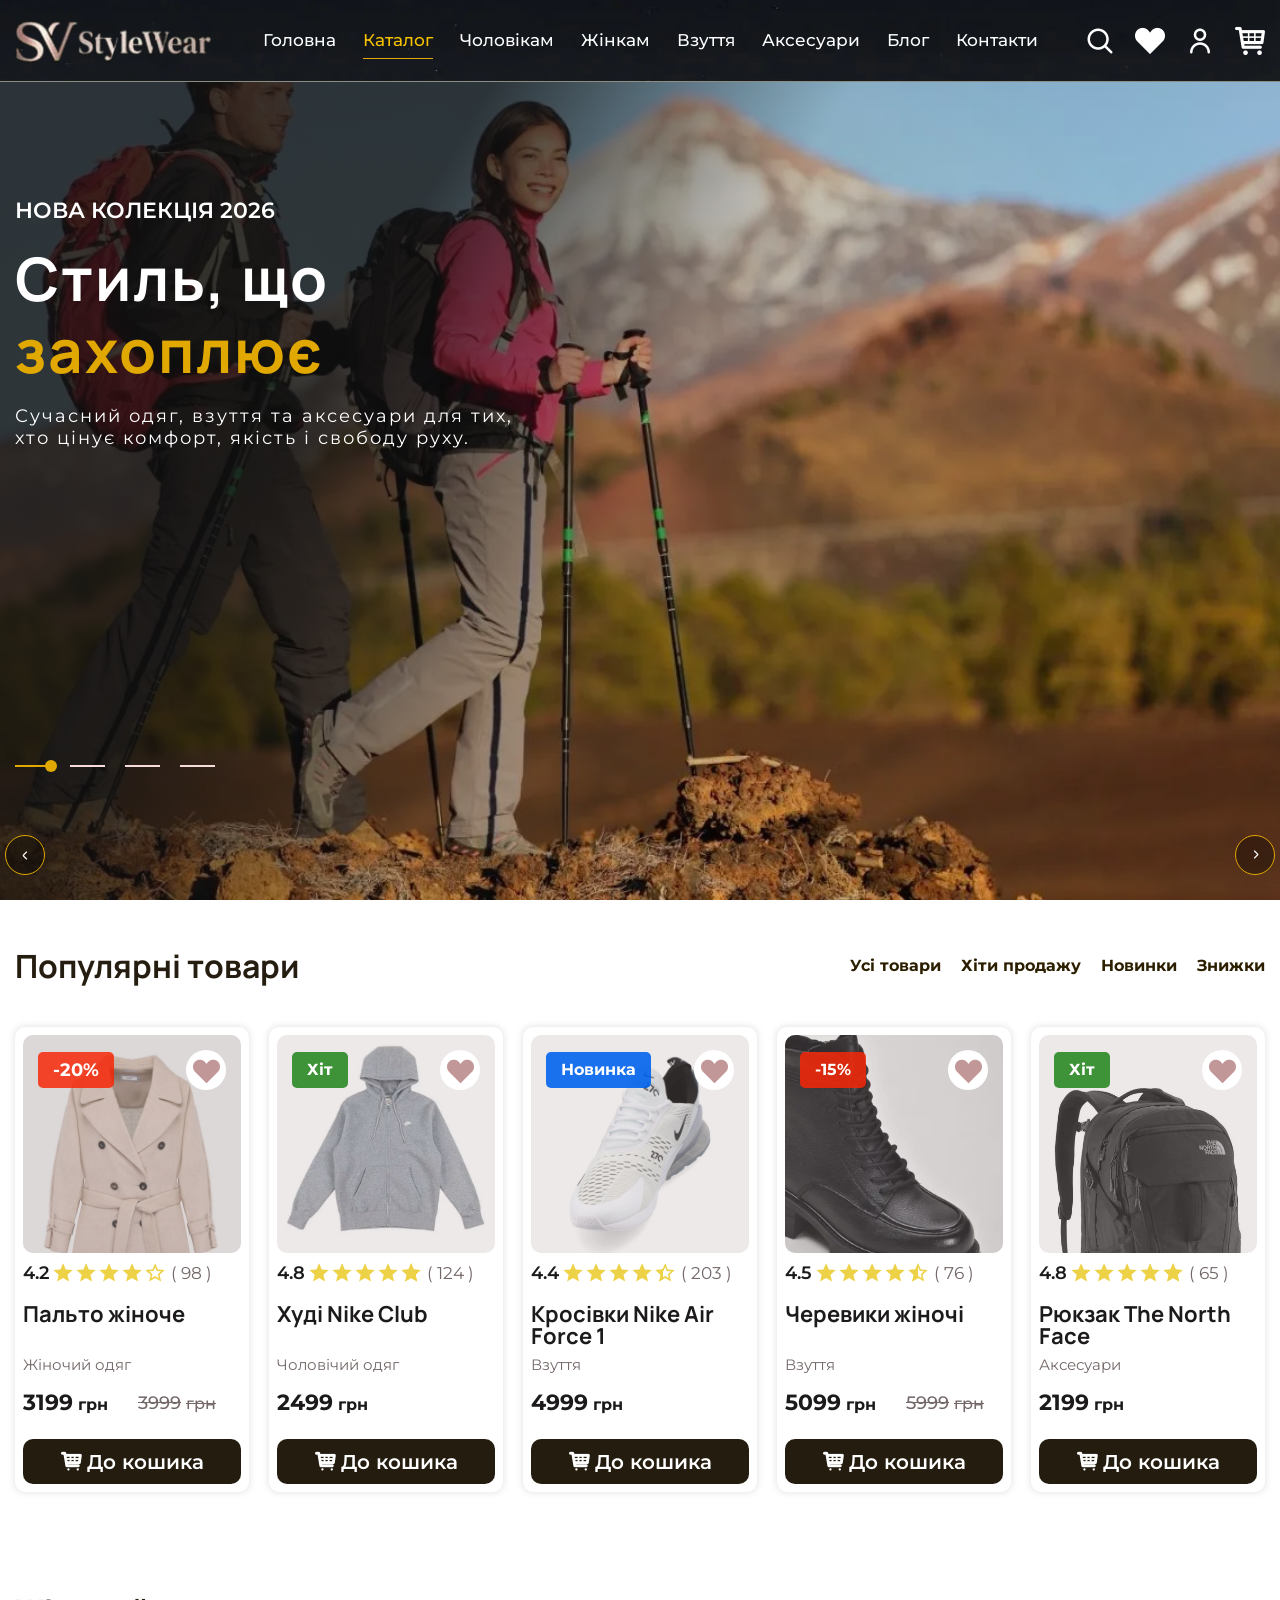
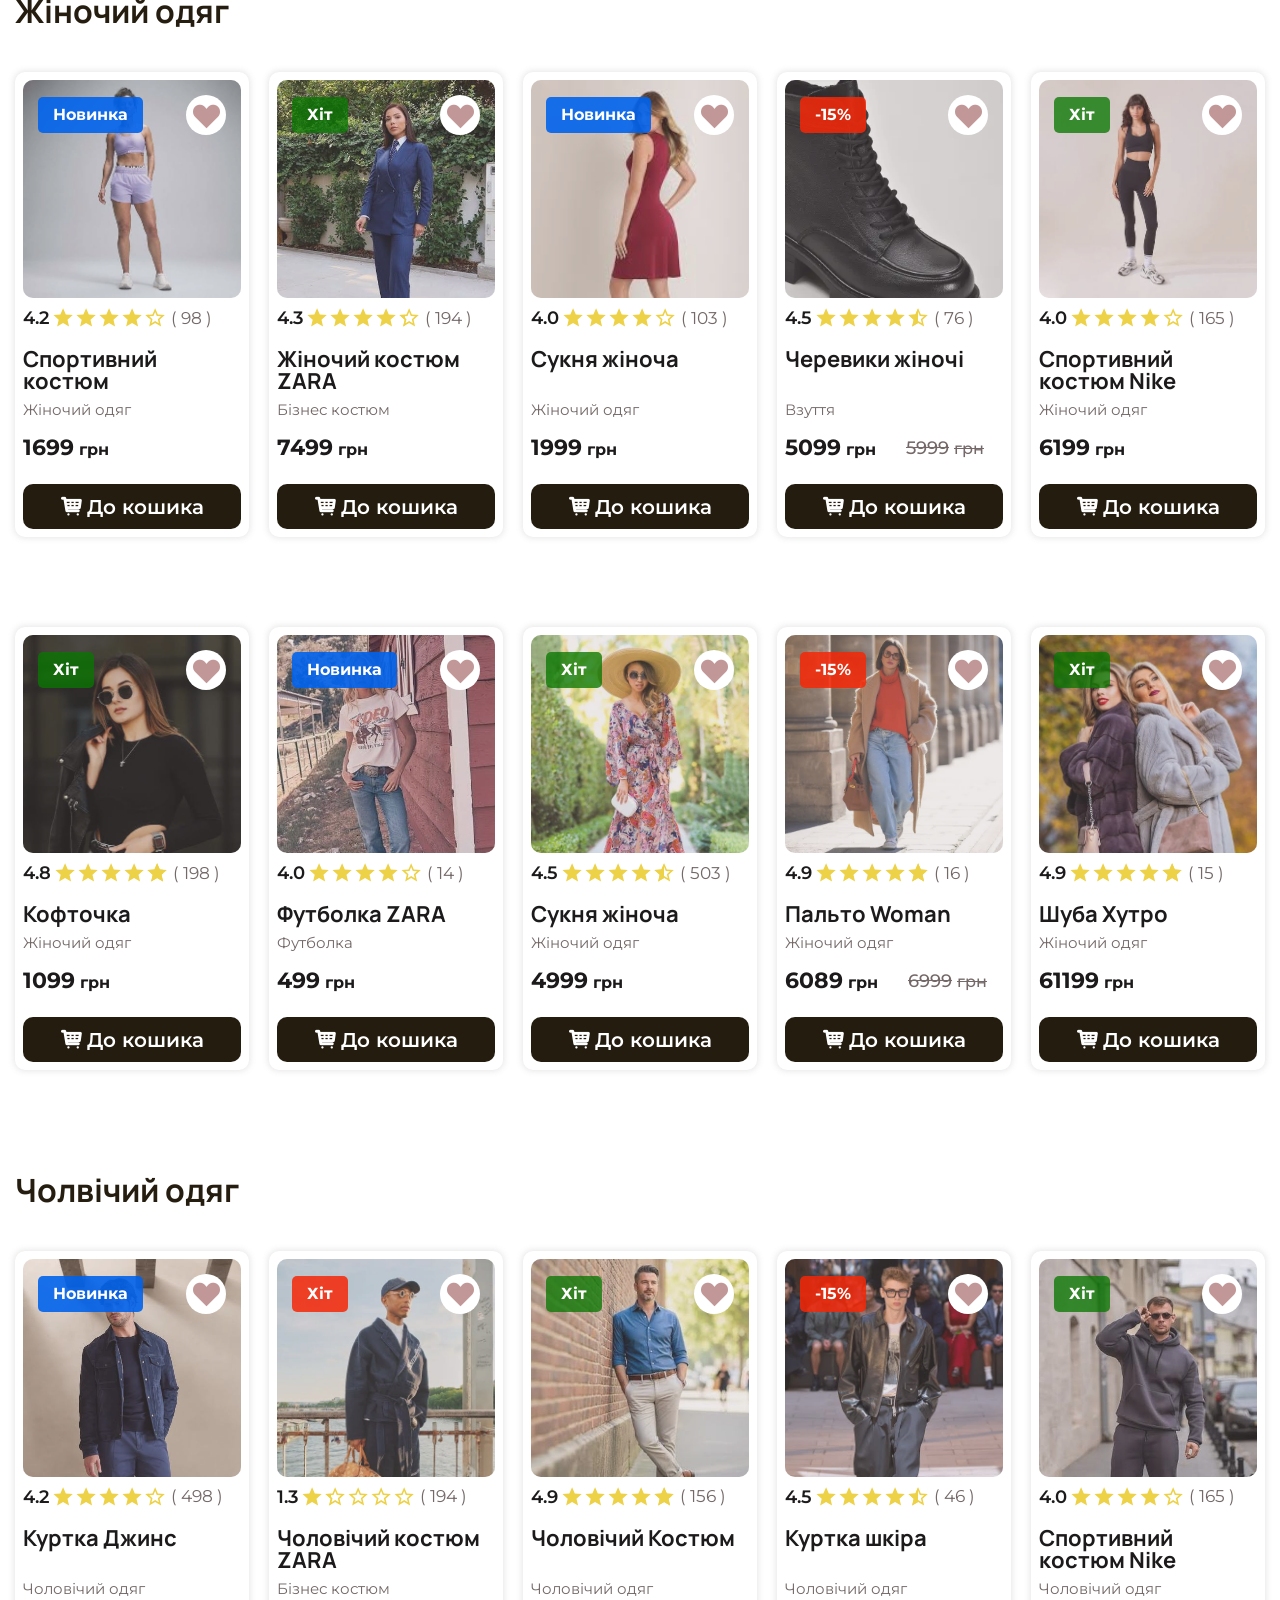
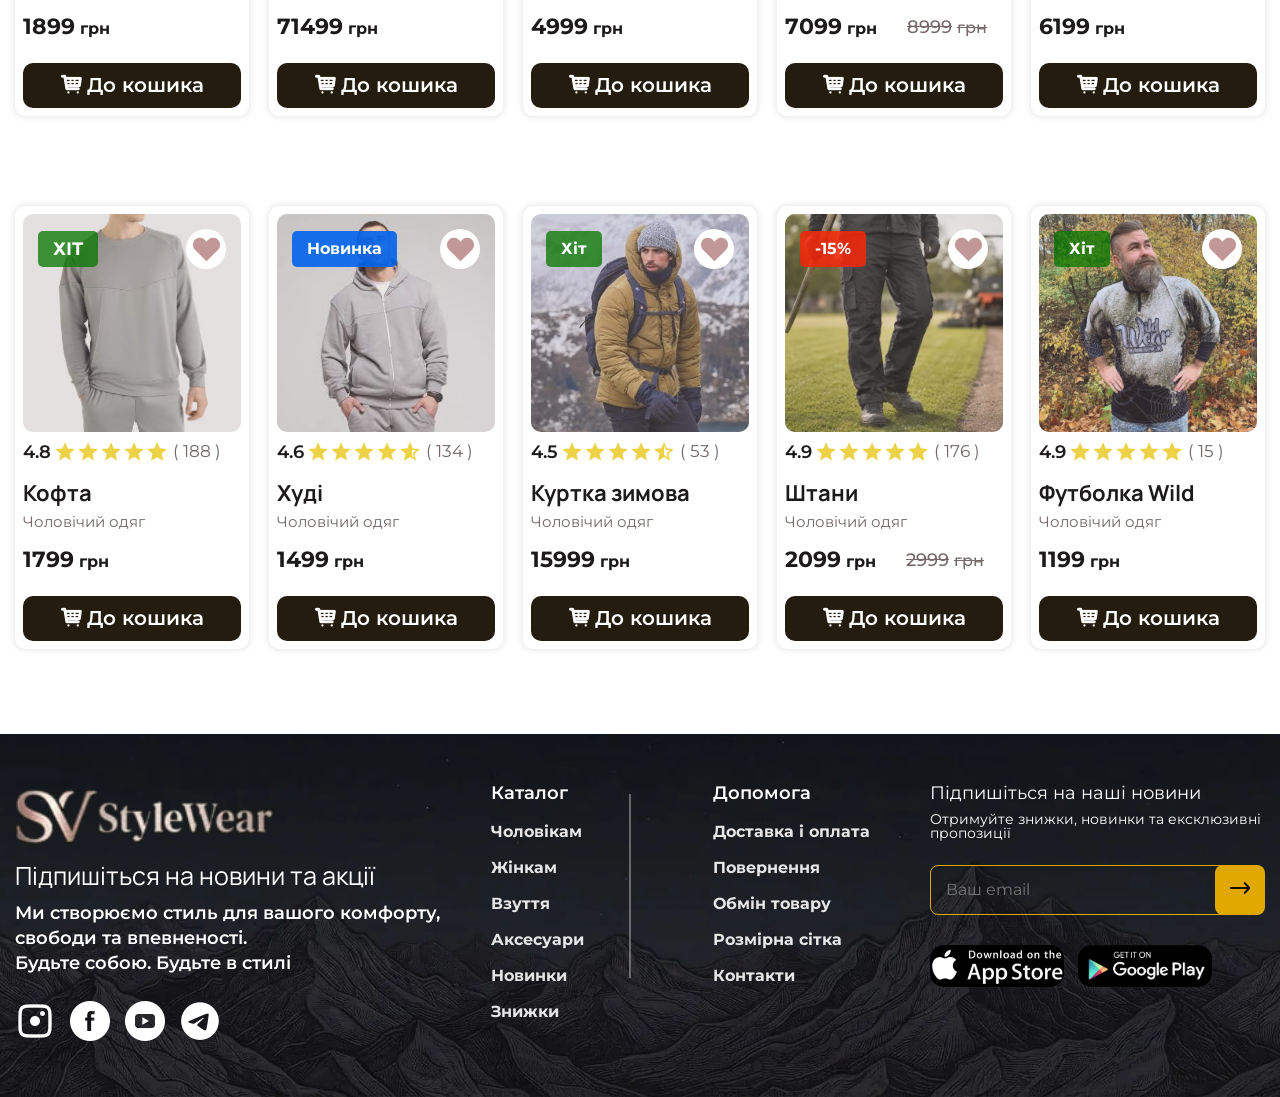
==== commit eed78d5e: "Revert "Update site from dist" This reverts commit c6bad6fb7820fec76a45a41610363a1e6cbd996b." ====
--- a/catalog.html
+++ b/catalog.html
@@ -1,48 +1,22 @@
 <!doctype html>
-<html lang="uk">
+<html lang="ru">
 	<head>
-		<style data-fls-preloader="false" rel="preload">
-			body>*:not(.fls-preloader) {
-        opacity: 0;
-        visibility: hidden;
-    }
-
-    [data-fls-preloader-loaded] body>*:not(.fls-preloader) {
-        transition: opacity 0.5s ease 0s;
-        opacity: 1;
-        visibility: visible;
-    }
-		</style>
-		<!--
-<div class="fls-preloader">
-<div class="fls-preloader__body">
-<div class="fls-preloader__counter">0%</div>
-<div class="fls-preloader__line"><span></span></div>
-</div>
-</div>
--->
 		<meta charset="UTF-8">
 		<meta name="viewport" content="width=device-width, initial-scale=1.0">
-		<meta name="color-scheme" content="light">
-		<meta property="og:image" content="https://sharpcare.netlify.app/assets/img/her1.webp">
 		<link rel="preconnect" href="https://fonts.googleapis.com">
 		<link rel="preconnect" href="https://fonts.gstatic.com" crossorigin="">
 		<link href="https://fonts.googleapis.com/css2?family=Montserrat:wght@400;500;600;700&display=swap" rel="stylesheet">
 		<link href="https://fonts.googleapis.com/css2?family=Manrope:wght@500;600;700&display=swap" rel="stylesheet">
 		<link rel="shortcut icon" href="./assets/img/favicon.png">
-		<meta name="description" content="Професійне заточування манікюрних інструментів та ремонт манікюрних апаратів. Заточка кусачок, ножиць, ремонт фрезерів Strong і Marathon. Гарантія на виконані роботи.">
-		<title>Послуги</title>
-		<script type="module" crossorigin="" src="./js/app.min.js?v=1791710640170"></script>
-		<script type="module" crossorigin="" src="./js/slider.min.js?v=1791710640170"></script>
-		<link rel="stylesheet" crossorigin="" href="./css/app.min.css?v=1791710640170">
-		<link rel="stylesheet" crossorigin="" href="./css/slider.min.css?v=1791710640170">
-		<link rel="stylesheet" crossorigin="" href="./css/catalog.min.css?v=1791710640170">
+		<title>Каталог</title>
+		<script type="module" crossorigin="" src="./js/app.min.js?v=1790609711125"></script>
+		<link rel="stylesheet" crossorigin="" href="./css/app.min.css?v=1790609711125">
 	</head>
 	<body>
 		<div class="wrapper">
 			<header data-fls-header-scroll="" data-fls-header-scroll-show="" class="header">
 				<div class="header__container">
-					<a href="index.html" class="header__logo">
+					<a href="#" class="header__logo">
 						<div class="header__logo-img __img">
 							<picture>
 								<source media="(max-width: 600px)" srcset="./assets/img/sv_logo-1-600.webp" type="image/webp">
@@ -64,115 +38,85 @@
 								<a class="menu__link" href="index.html">Головна</a>
 							</li>
 							<li>
-								<a class="menu__link" href="catalog.html">Послуги</a>
+								<a class="menu__link" href="catalog.html">Каталог</a>
 							</li>
 							<li>
-								<a class="menu__link" href="repair.html">Ремонт</a>
+								<a class="menu__link" href="#">Чоловікам</a>
 							</li>
 							<li>
-								<a class="menu__link" href="blog.html">Блог</a>
+								<a class="menu__link" href="#">Жінкам</a>
 							</li>
 							<li>
-								<a class="menu__link" href="contacts.html">Контакти</a>
+								<a class="menu__link" href="#">Взуття</a>
+							</li>
+							<li>
+								<a class="menu__link" href="#">Аксесуари</a>
+							</li>
+							<li>
+								<a class="menu__link" href="index.html#blog">Блог</a>
+							</li>
+							<li>
+								<a class="menu__link" href="#">Контакти</a>
 							</li>
 						</ul>
 					</nav>
 					<div class="header__buttons">
-						<a href="tel:+380936004875" class="header__btn header__btn-phone --icon-phone"></a>
-						<a href="https://t.me/Mastersharp_bot" target="_blank" rel="noopener noreferrer" class="header__btn --icon-telegram"></a>
-						<button class="header__btn header__btn-cart --icon-message cart-action"></button>
-						<button data-fls-dynamic=".menu, 625" class="header__button-action btn--green btn--blue cart-action">Написати
-                нам</button>
+						<a href="#" class="header__btn --icon-search"></a>
+						<a href="#" class="header__btn --icon-hearth"></a>
+						<a href="#" class="header__btn --icon-user"></a>
+						<button class="header__btn header__btn-cart cart-action --icon-cart">
+							<span data-fls-addtocart="" class="cart-counter"></span>
+						</button>
 					</div>
 					<div class="menu__icon">
 						<span></span>
 					</div>
 				</div>
 			</header>
-			<div id="modal" class="cart">
+			<div class="cart">
 				<div class="cart__overlay cart-action"></div>
-				<!--
-<div class="cart__body">
-<div class="cart__top">
-<div class="cart__title">Кошик</div>
-<button class="cart__btn cart-action"></button>
-</div>
-<div class="cart__items">
-<span class="cart__void">Корзина порожня</span>
-<template id="cart-item-template">
-<div class="cart__item">
-<div class="cart__item-img __img">
-<img src="" alt="">
-</div>
-<div class="cart__item-text">
-<div class="cart__item-title"></div>
-<div class="cart__item-price">
-<span data-fls-cart-price></span>
-<span>грн.</span>
-</div>
-</div>
-<div class="cart__item-buttons">
-<div data-fls-quantity class="cart__quantity">
-<button data-fls-quantity-minus type="button" class="cart__quantity-btn">
-</button>
-<div class="cart__quantity-input">
-<input data-fls-addtocart-quantity data-fls-quantity-value autocomplete="off"
-type="text" name="form[]" value="1">
-</div>
-<button data-fls-quantity-plus type="button"
-class="cart__quantity-btn cart__quantity-btn--plus">
-</button>
-</div>
-<button type="button" class="cart__remove">
-×
-</button>
-</div>
-</div>
-</template>
-</div>
-<div class="cart__footer">
-<div class="cart__total">
-<span>Разом</span>
-<span data-fls-cart-total>0</span>
-<span>грн.</span>
-</div>
-<div class="cart__button">
-<button class="cart__action-btn btn--yellow">Оформити замовлення</button>
-</div>
-</div>
-</div>
--->
-				<div class="modal__content">
-					<button class="modal__close cart-action">
-						<span></span>
-						<span></span>
-					</button>
-					<div class="modal__icon">
-						<picture>
-							<source media="(max-width: 600px)" srcset="./assets/img/scissor-600.webp" type="image/webp">
-							<source media="(max-width: 1200px)" srcset="./assets/img/scissor-1200.webp" type="image/webp">
-							<img alt="Image" src="./assets/img/scissor.webp">
-						</picture>
+				<div class="cart__body">
+					<div class="cart__top">
+						<div class="cart__title">Кошик</div>
+						<button class="cart__btn cart-action"></button>
 					</div>
-					<h2 class="modal__title">Залишити заявку</h2>
-					<p class="modal__subtitle">Заповніть форму і ми зв'яжемося з вами найближчим часом.</p>
-					<div class="form">
-						<div class="form__group">
-							<label class="form__label">Ваше ім'я</label>
-							<input id="name" class="form__input" type="text" placeholder="Введіть ваше ім'я">
-						</div>
-						<div class="form__group">
-							<label class="form__label">Телефон</label>
-							<input id="phone" class="form__input" type="tel" placeholder="+380">
-						</div>
-						<div class="form__group">
-							<label class="form__label">Повідомлення</label>
-							<textarea id="message" class="form__textarea" placeholder="Ваше повідомлення"></textarea>
-						</div>
-						<button id="sendBtn" class="form__button">Відправити заявку</button>
+					<div class="cart__items">
+						<span class="cart__void">Корзина порожня</span>
+						<template id="cart-item-template">
+							<div class="cart__item">
+								<div class="cart__item-img __img">
+									<img src="" alt="">
+								</div>
+								<div class="cart__item-text">
+									<div class="cart__item-title"></div>
+									<div class="cart__item-price">
+										<span data-fls-cart-price=""></span>
+										<span>грн.</span>
+									</div>
+								</div>
+								<div class="cart__item-buttons">
+									<div data-fls-quantity="" class="cart__quantity">
+										<button data-fls-quantity-minus="" type="button" class="cart__quantity-btn"></button>
+										<div class="cart__quantity-input">
+											<input data-fls-addtocart-quantity="" data-fls-quantity-value="" autocomplete="off" type="text" name="form[]" value="1">
+										</div>
+										<button data-fls-quantity-plus="" type="button" class="cart__quantity-btn cart__quantity-btn--plus"></button>
+									</div>
+									<button type="button" class="cart__remove">×</button>
+								</div>
+							</div>
+						</template>
 					</div>
-					<p id="status" style="text-align:center;margin-top:10px;font-size:14px;"></p>
-					<p class="modal__footer">Ми гарантуємо конфіденційність ваших даних</p>
+					<div class="cart__footer">
+						<div class="cart__total">
+							<span>Разом</span>
+							<span data-fls-cart-total="">0</span>
+							<span>грн.</span>
+						</div>
+						<div class="cart__button">
+							<button class="cart__action-btn btn--yellow">Оформити замовлення</button>
+						</div>
+					</div>
 				</div>
 			</div>
 			<main class="page-catalog">
@@ -181,132 +125,95 @@
 						<div class="hero__slide swiper-slide">
 							<div class="hero__text-container __container">
 								<div class="hero__text">
-									<div class="hero__label" data-swiper-parallax="-100">ПРОФЕСІЙНЕ ЗАТОЧУВАННЯ ТА РЕМОНТ</div>
-									<h2 class="hero__title" data-swiper-parallax="-200">
-										Профілактика
-										<span>Манікюрного
-                                апарату</span>
+									<div class="hero__label" data-swiper-parallax="100">НОВА КОЛЕКЦІЯ 2026</div>
+									<h2 class="hero__title" data-swiper-parallax="200">
+										Стиль, що
+										<span>захоплює</span>
 									</h2>
-									<div class="hero__subtitle" data-swiper-parallax="-300">
+									<div class="hero__subtitle" data-swiper-parallax="300">
 										<p>
-											Проводимо діагностику та профілактику манікюрних апаратів. Профілактику необхідно
-                                проводити кожні 6 місяців.
+											Сучасний одяг, взуття та аксесуари для тих, хто цінує комфорт, якість і свободу руху.
 										</p>
-									</div>
-									<div class="hero__buttons" data-swiper-parallax="-400">
-										<div class="hero__button-body" data-water-button="">
-											<canvas data-water-canvas="" aria-hidden="true"></canvas>
-											<a href="repair.html" class="hero__btn btn--yellow btn--glass --icon-arrow">
-												<span>Ціни на профілактику</span>
-											</a>
-										</div>
 									</div>
 								</div>
 							</div>
 							<div class="hero__image __img">
 								<picture>
-									<source media="(max-width: 600px)" srcset="./assets/img/her1-600.webp" type="image/webp">
-									<source media="(max-width: 1200px)" srcset="./assets/img/her1-1200.webp" type="image/webp">
-									<img alt="Image" src="./assets/img/her1.webp">
+									<source media="(max-width: 600px)" srcset="./assets/img/tourist-wear-600.webp" type="image/webp">
+									<source media="(max-width: 1200px)" srcset="./assets/img/tourist-wear-1200.webp" type="image/webp">
+									<img alt="Image" src="./assets/img/tourist-wear.webp">
 								</picture>
 							</div>
 						</div>
 						<div class="hero__slide swiper-slide">
 							<div class="hero__text-container __container">
 								<div class="hero__text">
-									<div class="hero__label" data-swiper-parallax="100">ПРОФЕСІЙНЕ ЗАТОЧУВАННЯ ТА РЕМОНТ</div>
+									<div class="hero__label" data-swiper-parallax="100">ТРЕНДИ СЕЗОНУ</div>
 									<h2 class="hero__title" data-swiper-parallax="200">
-										Ремонт
-										<span>Манікюрного апарату</span>
+										Чоловічий
+										<span>одяг</span>
 									</h2>
 									<div class="hero__subtitle" data-swiper-parallax="300">
 										<p>
-											Проводимо діагностику та ремонт манікюрних фрезерів. Перевіряємо роботу апарата,
-                                усуваємо несправності та, за необхідності, замінюємо зношені комплектуючі.
+											Оновіть свій гардероб унікальними новинками, створеними за останнїми світовими
+                                тенденціями моди.
 										</p>
-									</div>
-									<div class="hero__buttons" data-swiper-parallax="400">
-										<div class="hero__button-body" data-water-button="">
-											<canvas data-water-canvas="" aria-hidden="true"></canvas>
-											<a href="repair.html" class="hero__btn btn--yellow btn--glass --icon-arrow">
-												<span>Ціни на ремонт</span>
-											</a>
-										</div>
 									</div>
 								</div>
 							</div>
 							<div class="hero__image __img">
 								<picture>
-									<source media="(max-width: 600px)" srcset="./assets/img/her2-600.webp" type="image/webp">
-									<source media="(max-width: 1200px)" srcset="./assets/img/her2-1200.webp" type="image/webp">
-									<img alt="Image" src="./assets/img/her2.webp">
+									<source media="(max-width: 600px)" srcset="./assets/img/mans-wear-600.webp" type="image/webp">
+									<source media="(max-width: 1200px)" srcset="./assets/img/mans-wear-1200.webp" type="image/webp">
+									<img alt="Image" src="./assets/img/mans-wear.webp">
 								</picture>
 							</div>
 						</div>
 						<div class="hero__slide swiper-slide">
 							<div class="hero__text-container __container">
 								<div class="hero__text">
-									<div class="hero__label" data-swiper-parallax="-100">ПРОФЕСІЙНЕ ЗАТОЧУВАННЯ ТА РЕМОНТ</div>
-									<h2 class="hero__title" data-swiper-parallax="-200">
-										Заточування
-										<span>манікюрного
-                                інструменту</span>
+									<div class="hero__label" data-swiper-parallax="100">ПРЕМІУМ ЯКІСТЬ</div>
+									<h2 class="hero__title" data-swiper-parallax="200">
+										Комфорт у
+										<span>кожній деталі</span>
 									</h2>
-									<div class="hero__subtitle" data-swiper-parallax="-300">
+									<div class="hero__subtitle" data-swiper-parallax="300">
 										<p>
-											Ми не просто заточуємо інструмент — ми відновлюємо його робочі характеристики. Перед
-                                виконанням роботи оцінюємо стан інструменту, а після заточки перевіряємо якість
-                                результату.
+											Добірні матеріали, бездоганний крій та виняткова зносостійкість для вашого щоденного
+                                задоволення.
 										</p>
-									</div>
-									<div class="hero__buttons" data-swiper-parallax="-400">
-										<div class="hero__button-body" data-water-button="">
-											<canvas data-water-canvas="" aria-hidden="true"></canvas>
-											<a href="catalog.html" class="hero__btn btn--yellow btn--glass --icon-arrow">
-												<span>Ціни на заточування</span>
-											</a>
-										</div>
 									</div>
 								</div>
 							</div>
 							<div class="hero__image __img">
 								<picture>
-									<source media="(max-width: 600px)" srcset="./assets/img/hero3-600.webp" type="image/webp">
-									<source media="(max-width: 1200px)" srcset="./assets/img/hero3-1200.webp" type="image/webp">
-									<img alt="Image" src="./assets/img/hero3.webp">
+									<source media="(max-width: 600px)" srcset="./assets/img/sports-600.webp" type="image/webp">
+									<source media="(max-width: 1200px)" srcset="./assets/img/sports-1200.webp" type="image/webp">
+									<img alt="Image" src="./assets/img/sports.webp">
 								</picture>
 							</div>
 						</div>
 						<div class="hero__slide swiper-slide">
 							<div class="hero__text-container __container">
 								<div class="hero__text">
-									<div class="hero__label" data-swiper-parallax="100">ПРОФЕСІЙНЕ ЗАТОЧУВАННЯ НОЖІВ</div>
+									<div class="hero__label" data-swiper-parallax="100">ОБМЕЖЕНИЙ ВИПУСК</div>
 									<h2 class="hero__title" data-swiper-parallax="200">
-										Заточування
-										<span>ножів</span>
+										Створи свій
+										<span>унікальний образ</span>
 									</h2>
 									<div class="hero__subtitle" data-swiper-parallax="300">
 										<p>
-											Професійно відновлюємо гостроту кухонних, туристичних та інших
-                                ножів. Правильний кут заточування, акуратне доведення леза
-                                та відновлення ріжучих властивостей ножа.
+											Ексклюзивні моделі, які підкреслять вашу індивідуальність та подарують впевненість у
+                                будь-якій ситуації.
 										</p>
-									</div>
-									<div class="hero__buttons" data-swiper-parallax="400">
-										<div class="hero__button-body" data-water-button="">
-											<canvas data-water-canvas="" aria-hidden="true"></canvas>
-											<a href="sharp.html?service=knifes" class="hero__btn btn--yellow btn--glass --icon-arrow">
-												<span>Ціни на заточування</span>
-											</a>
-										</div>
 									</div>
 								</div>
 							</div>
 							<div class="hero__image __img">
 								<picture>
-									<source media="(max-width: 600px)" srcset="./assets/img/hero15-600.webp" type="image/webp">
-									<source media="(max-width: 1200px)" srcset="./assets/img/hero15-1200.webp" type="image/webp">
-									<img alt="Image" src="./assets/img/hero15.webp">
+									<source media="(max-width: 600px)" srcset="./assets/img/girl-wear-600.webp" type="image/webp">
+									<source media="(max-width: 1200px)" srcset="./assets/img/girl-wear-1200.webp" type="image/webp">
+									<img alt="Image" src="./assets/img/girl-wear.webp">
 								</picture>
 							</div>
 						</div>
@@ -323,274 +230,934 @@
 						</div>
 					</div>
 				</section>
-				<section class="service">
-					<div class="service__container">
-						<div class="service__top">
-							<h2 class="service__title">
-								Наші
-								<span>послуги</span>
-							</h2>
-							<div class="service__subtitle">Послуги із заточування</div>
-						</div>
-						<div class="service__cards">
-							<div class="service__card show">
-								<a href="sharp.html?service=kuskachky" class="service__card-img __img show">
-									<img src="./assets/img/prod1.jfif" alt="Image">
-								</a>
-								<div class="service__card-text">
-									<div class="service__card-title">Заточування кусачок для кутикули</div>
-									<div class="service__card-caption">
-										Професійне заточування кусачок для кутикули будь-якої
-                            складності
-									</div>
-								</div>
-								<div class="service__card-link">
-									<a href="sharp.html?service=kuskachky" class="--icon-arrow">Детальніше</a>
-								</div>
-							</div>
-							<div class="service__card show">
-								<a href="sharp.html?service=nosznizy" class="service__card-img __img show">
-									<picture>
-										<source media="(max-width: 600px)" srcset="./assets/img/service/scissor3-600.webp" type="image/webp">
-										<source media="(max-width: 1200px)" srcset="./assets/img/service/scissor3-1200.webp" type="image/webp">
-										<img alt="Image" src="./assets/img/service/scissor3.webp">
-									</picture>
-								</a>
-								<div class="service__card-text">
-									<div class="service__card-title">Заточування ножничок для нігтів</div>
-									<div class="service__card-caption">
-										Професійне заточування ножничок для нігтів будь-якої
-                            складності
-									</div>
-								</div>
-								<div class="service__card-link">
-									<a href="sharp.html?service=nosznizy" class="--icon-arrow">Детальніше</a>
-								</div>
-							</div>
-							<div class="service__card show">
-								<a href="sharp.html?service=kusnog" class="service__card-img __img show">
-									<picture>
-										<source media="(max-width: 600px)" srcset="./assets/img/service/staleks-600.webp" type="image/webp">
-										<source media="(max-width: 1200px)" srcset="./assets/img/service/staleks-1200.webp" type="image/webp">
-										<img alt="Image" src="./assets/img/service/staleks.webp">
-									</picture>
-								</a>
-								<div class="service__card-text">
-									<div class="service__card-title">Заточування кусачок для нігтів</div>
-									<div class="service__card-caption">
-										Професійне заточування кусачок для нігтів будь-якої
-                            складності
-									</div>
-								</div>
-								<div class="service__card-link">
-									<a href="sharp.html?service=kusnog" class="--icon-arrow">Детальніше</a>
-								</div>
-							</div>
-							<div class="service__card show">
-								<a href="sharp.html?service=noszkut" class="service__card-img __img show">
-									<picture>
-										<source media="(max-width: 600px)" srcset="./assets/img/service/Scissors-600.webp" type="image/webp">
-										<source media="(max-width: 1200px)" srcset="./assets/img/service/Scissors-1200.webp" type="image/webp">
-										<img alt="Image" src="./assets/img/service/Scissors.webp">
-									</picture>
-								</a>
-								<div class="service__card-text">
-									<div class="service__card-title">Заточування кутикульних ножничок</div>
-									<div class="service__card-caption">
-										Професійне заточування кутикульних ножничок будь-якої
-                            складності
-									</div>
-								</div>
-								<div class="service__card-link">
-									<a href="sharp.html?service=noszkut" class="--icon-arrow">Детальніше</a>
-								</div>
-							</div>
-							<div class="service__card show">
-								<a href="sharp.html?service=pusher" class="service__card-img __img show">
-									<picture>
-										<source media="(max-width: 600px)" srcset="./assets/img/service/pusher-600.webp" type="image/webp">
-										<source media="(max-width: 1200px)" srcset="./assets/img/service/pusher-1200.webp" type="image/webp">
-										<img alt="Image" src="./assets/img/service/pusher.webp">
-									</picture>
-								</a>
-								<div class="service__card-text">
-									<div class="service__card-title">Заточування пушера</div>
-									<div class="service__card-caption">
-										Професійне заточування пушерів вирівнювання робочих поверхонь
-                            індивідуальний підхід
-									</div>
-								</div>
-								<div class="service__card-link">
-									<a href="sharp.html?service=pusher" class="--icon-arrow">Детальніше</a>
-								</div>
-							</div>
-							<div class="service__card show">
-								<a href="sharp.html?service=pincet" class="service__card-img __img show">
-									<picture>
-										<source media="(max-width: 600px)" srcset="./assets/img/service/pincet-600.webp" type="image/webp">
-										<source media="(max-width: 1200px)" srcset="./assets/img/service/pincet-1200.webp" type="image/webp">
-										<img alt="Image" src="./assets/img/service/pincet.webp">
-									</picture>
-								</a>
-								<div class="service__card-text">
-									<div class="service__card-title">Заточування пінцетів</div>
-									<div class="service__card-caption">
-										Професійне заточування пінцетів вирівнювання робочих
-                            поверхонь
-                            індивідуальний підхід
-									</div>
-								</div>
-								<div class="service__card-link">
-									<a href="sharp.html?service=pincet" class="--icon-arrow">Детальніше</a>
-								</div>
-							</div>
-							<div class="service__card show">
-								<a href="sharp.html?service=parikmakherskie" class="service__card-img __img show">
-									<picture>
-										<source media="(max-width: 600px)" srcset="./assets/img/cat5-600.webp" type="image/webp">
-										<source media="(max-width: 1200px)" srcset="./assets/img/cat5-1200.webp" type="image/webp">
-										<img alt="Image" src="./assets/img/cat5.webp">
-									</picture>
-								</a>
-								<div class="service__card-text">
-									<div class="service__card-title">Заточування перукарських та грумерських ножиць</div>
-									<div class="service__card-caption">
-										Професійне заточування перукарських ножиць (прямі,
-                            філірувальні, слайсинг)
-									</div>
-								</div>
-								<div class="service__card-link">
-									<a href="sharp.html?service=parikmakherskie" class="--icon-arrow">Детальніше</a>
-								</div>
-							</div>
-							<div class="service__card show">
-								<a href="sharp.html?service=portnovskie" class="service__card-img __img show">
-									<picture>
-										<source media="(max-width: 600px)" srcset="./assets/img/service/rew3-600.webp" type="image/webp">
-										<source media="(max-width: 1200px)" srcset="./assets/img/service/rew3-1200.webp" type="image/webp">
-										<img alt="Image" src="./assets/img/service/rew3.webp">
-									</picture>
-								</a>
-								<div class="service__card-text">
-									<div class="service__card-title">Заточування кравецьких ножиць</div>
-									<div class="service__card-caption">Професійне заточування кравецьких ножиць</div>
-								</div>
-								<div class="service__card-link">
-									<a href="sharp.html?service=portnovskie" class="--icon-arrow">Детальніше</a>
-								</div>
-							</div>
-							<div class="service__card show">
-								<a href="sharp.html?service=homeScissors" class="service__card-img __img show">
-									<picture>
-										<source media="(max-width: 600px)" srcset="./assets/img/service/homeSci-600.webp" type="image/webp">
-										<source media="(max-width: 1200px)" srcset="./assets/img/service/homeSci-1200.webp" type="image/webp">
-										<img alt="Image" src="./assets/img/service/homeSci.webp">
-									</picture>
-								</a>
-								<div class="service__card-text">
-									<div class="service__card-title">Заточування домашніх ножиць</div>
-									<div class="service__card-caption">Заточування домашніх(побутових) ножиць</div>
-								</div>
-								<div class="service__card-link">
-									<a href="sharp.html?service=homeScissors" class="--icon-arrow">Детальніше</a>
-								</div>
-							</div>
-							<div class="service__card show">
-								<a href="sharp.html?service=knifes" class="service__card-img __img show">
-									<img src="./assets/img/service/knifes.jfif" alt="Image">
-								</a>
-								<div class="service__card-text">
-									<div class="service__card-title">Заточування кухонних та мисливських ножів</div>
-									<div class="service__card-caption">Заточування кухонних та мисливських ножів</div>
-								</div>
-								<div class="service__card-link">
-									<a href="sharp.html?service=knifes" class="--icon-arrow">Детальніше</a>
-								</div>
+				<section class="product catalog--product">
+					<div class="product__container">
+						<div class="product__header section-header">
+							<h1 class="product__title title section-header__title">Популярні товари</h1>
+							<ul class="product__list section-header__list">
+								<li>
+									<a href="catalog.html" class="product__link section-header__link">Усі товари</a>
+								</li>
+								<li>
+									<a href="catalog.html" class="product__link section-header__link">Хіти продажу</a>
+								</li>
+								<li>
+									<a href="catalog.html" class="product__link section-header__link">Новинки</a>
+								</li>
+								<li>
+									<a href="catalog.html" class="product__link section-header__link">Знижки</a>
+								</li>
+							</ul>
+						</div>
+						<div data-fls-slider="" class="product__slider swiper">
+							<div class="product__cards swiper-wrapper">
+								<div data-fls-addtocart-product="" data-fls-watcher="" class="product__card card swiper-slide">
+									<a href="product.html" class="product__card-img card__img card-img">
+										<picture>
+											<source media="(max-width: 600px)" srcset="./assets/img/prod2-600.webp" type="image/webp">
+											<source media="(max-width: 1200px)" srcset="./assets/img/prod2-1200.webp" type="image/webp">
+											<img alt="Image" src="./assets/img/prod2.webp">
+										</picture>
+										<div class="product__card-img-items card__img-items">
+											<div class="product__card-label card__label btn--yellow btn--red">-20%</div>
+											<div class="product__card-favorite card__favorite">
+												<span class="--icon-hearth"></span>
+											</div>
+										</div>
+									</a>
+									<div data-fls-watcher="" class="product__card-raiting card__raiting">
+										<div data-fls-rating="set" data-fls-rating-value="4.2" class="product__card-raiting-value card__raiting-value">4.2</div>
+										<div class="product__card-raiting-counter card__raiting-counter">
+											(
+											<span data-fls-digcounter="">98</span>
+											)
+										</div>
+									</div>
+									<a href="product.html" class="product__card-title card__title">Пальто жіноче</a>
+									<div class="product__card-caption card__caption">Жіночий одяг</div>
+									<div class="card__price-body">
+										<div data-fls-watcher="" class="product__card-price card__price">
+											<span data-fls-digcounter="">3199</span>
+											<span>грн</span>
+										</div>
+										<div class="product__card-price card__price-old">
+											<span>3999</span>
+											<span>грн</span>
+										</div>
+									</div>
+									<div class="product__card-buttons card__buttons">
+										<button data-addtocart-button="" data-id="1" data-title="Пальто жіноче" data-price="3199" data-image="assets/img/prod2.webp" class="product__card-btn card__btn btn--black --icon-cart">До кошика</button>
+									</div>
+								</div>
+								<div data-fls-addtocart-product="" data-fls-watcher="" class="product__card card swiper-slide">
+									<a href="product.html" class="product__card-img card__img card-img">
+										<picture>
+											<source media="(max-width: 600px)" srcset="./assets/img/prod1-600.webp" type="image/webp">
+											<source media="(max-width: 1200px)" srcset="./assets/img/prod1-1200.webp" type="image/webp">
+											<img alt="Image" src="./assets/img/prod1.webp">
+										</picture>
+										<div class="product__card-img-items card__img-items">
+											<div class="product__card-label card__label btn--green">Хіт</div>
+											<div class="product__card-favorite card__favorite">
+												<span class="--icon-hearth"></span>
+											</div>
+										</div>
+									</a>
+									<div data-fls-watcher="" class="product__card-raiting card__raiting">
+										<div data-fls-rating="set" data-fls-rating-value="4.8" class="product__card-raiting-value card__raiting-value">4.8</div>
+										<div class="product__card-raiting-counter card__raiting-counter">
+											(
+											<span data-fls-digcounter="">124</span>
+											)
+										</div>
+									</div>
+									<a href="product.html" class="product__card-title card__title">Худі Nike Club</a>
+									<div class="product__card-caption card__caption">Чоловічий одяг</div>
+									<div class="card__price-body">
+										<div data-fls-watcher="" class="product__card-price card__price">
+											<span data-fls-digcounter="">2499</span>
+											<span>грн</span>
+										</div>
+										<div class="product__card-price card__price-old">
+											<span></span>
+											<span></span>
+										</div>
+									</div>
+									<div class="product__card-buttons card__buttons">
+										<button data-addtocart-button="" data-id="2" data-title="Худі Nike Club" data-price="2499" data-image="assets/img/prod1.jpg" class="product__card-btn card__btn btn--black --icon-cart">До кошика</button>
+									</div>
+								</div>
+								<div data-fls-addtocart-product="" data-fls-watcher="" class="product__card card swiper-slide">
+									<a href="product.html" class="product__card-img card__img card-img">
+										<picture>
+											<source media="(max-width: 600px)" srcset="./assets/img/prod3-600.webp" type="image/webp">
+											<source media="(max-width: 1200px)" srcset="./assets/img/prod3-1200.webp" type="image/webp">
+											<img alt="Image" src="./assets/img/prod3.webp">
+										</picture>
+										<div class="product__card-img-items card__img-items">
+											<div class="product__card-label card__label btn--green btn--blue">Новинка</div>
+											<div class="product__card-favorite card__favorite">
+												<span class="--icon-hearth"></span>
+											</div>
+										</div>
+									</a>
+									<div data-fls-watcher="" class="product__card-raiting card__raiting">
+										<div data-fls-rating="set" data-fls-rating-value="4.4" class="product__card-raiting-value card__raiting-value">4.4</div>
+										<div class="product__card-raiting-counter card__raiting-counter">
+											(
+											<span data-fls-digcounter="">203</span>
+											)
+										</div>
+									</div>
+									<a href="product.html" class="product__card-title card__title">Кросівки Nike Air Force 1</a>
+									<div class="product__card-caption card__caption">Взуття</div>
+									<div class="card__price-body">
+										<div data-fls-watcher="" class="product__card-price card__price">
+											<span data-fls-digcounter="">4999</span>
+											<span>грн</span>
+										</div>
+										<div class="product__card-price card__price-old">
+											<span></span>
+											<span></span>
+										</div>
+									</div>
+									<div class="product__card-buttons card__buttons">
+										<button data-addtocart-button="" data-id="3" data-title="Кросівки Nike Air Force 1" data-price="4999" data-image="assets/img/prod3.webp" class="product__card-btn card__btn btn--black --icon-cart">До кошика</button>
+									</div>
+								</div>
+								<div data-fls-addtocart-product="" data-fls-watcher="" class="product__card card swiper-slide">
+									<a href="product.html" class="product__card-img card__img card-img">
+										<picture>
+											<source media="(max-width: 600px)" srcset="./assets/img/prod4-600.webp" type="image/webp">
+											<source media="(max-width: 1200px)" srcset="./assets/img/prod4-1200.webp" type="image/webp">
+											<img alt="Image" src="./assets/img/prod4.webp">
+										</picture>
+										<div class="product__card-img-items card__img-items">
+											<div class="product__card-label card__label btn--green btn--red">-15%</div>
+											<div class="product__card-favorite card__favorite">
+												<span class="--icon-hearth"></span>
+											</div>
+										</div>
+									</a>
+									<div data-fls-watcher="" class="product__card-raiting card__raiting">
+										<div data-fls-rating="set" data-fls-rating-value="4.5" class="product__card-raiting-value card__raiting-value">4.5</div>
+										<div class="product__card-raiting-counter card__raiting-counter">
+											(
+											<span data-fls-digcounter="">76</span>
+											)
+										</div>
+									</div>
+									<a href="product.html" class="product__card-title card__title">Черевики жіночі</a>
+									<div class="product__card-caption card__caption">Взуття</div>
+									<div class="card__price-body">
+										<div data-fls-watcher="" class="product__card-price card__price">
+											<span data-fls-digcounter="">5099</span>
+											<span>грн</span>
+										</div>
+										<div class="product__card-price card__price-old">
+											<span>5999</span>
+											<span>грн</span>
+										</div>
+									</div>
+									<div class="product__card-buttons card__buttons">
+										<button data-addtocart-button="" data-id="4" data-title="Черевики жіночі" data-price="5099" data-image="assets/img/prod4.jpg" class="product__card-btn card__btn btn--black --icon-cart">До кошика</button>
+									</div>
+								</div>
+								<div data-fls-addtocart-product="" data-fls-watcher="" class="product__card card swiper-slide">
+									<a href="product.html" class="product__card-img card__img card-img">
+										<picture>
+											<source media="(max-width: 600px)" srcset="./assets/img/prod5-600.webp" type="image/webp">
+											<source media="(max-width: 1200px)" srcset="./assets/img/prod5-1200.webp" type="image/webp">
+											<img alt="Image" src="./assets/img/prod5.webp">
+										</picture>
+										<div class="product__card-img-items card__img-items">
+											<div class="product__card-label card__label btn--green">Хіт</div>
+											<div class="product__card-favorite card__favorite">
+												<span class="--icon-hearth"></span>
+											</div>
+										</div>
+									</a>
+									<div data-fls-watcher="" class="product__card-raiting card__raiting">
+										<div data-fls-rating="set" data-fls-rating-value="4.8" class="product__card-raiting-value card__raiting-value">4.8</div>
+										<div class="product__card-raiting-counter card__raiting-counter">
+											(
+											<span data-fls-digcounter="">65</span>
+											)
+										</div>
+									</div>
+									<a href="product.html" class="product__card-title card__title">Рюкзак The North Face</a>
+									<div class="product__card-caption card__caption">Аксесуари</div>
+									<div class="card__price-body">
+										<div data-fls-watcher="" class="product__card-price card__price">
+											<span data-fls-digcounter="">2199</span>
+											<span>грн</span>
+										</div>
+										<div class="product__card-price card__price-old">
+											<span></span>
+											<span></span>
+										</div>
+									</div>
+									<div class="product__card-buttons card__buttons">
+										<button data-addtocart-button="" data-id="5" data-title="Рюкзак The North Face" data-price="2199" data-image="assets/img/prod5.webp" class="product__card-btn card__btn btn--black --icon-cart">До кошика</button>
+									</div>
+								</div>
+							</div>
+							<div class="category__slider-pagination-body">
+								<div class="product__slider-pagination slider-pagination"></div>
 							</div>
 						</div>
 					</div>
 				</section>
-				<section class="service service-repair">
-					<div class="service__container">
-						<div class="service__top">
-							<h2 class="service__title">
-								Наші
-								<span>послуги</span>
-							</h2>
-							<div class="service__subtitle">Послуги по ремонту</div>
-						</div>
-						<div class="service__cards">
-							<div class="service__card show">
-								<a href="repair.html" class="service__card-img __img show">
-									<picture>
-										<source media="(max-width: 600px)" srcset="./assets/img/service/strong105-600.webp" type="image/webp">
-										<source media="(max-width: 1200px)" srcset="./assets/img/service/strong105-1200.webp" type="image/webp">
-										<img alt="Image" src="./assets/img/service/strong105.webp">
-									</picture>
-								</a>
-								<div class="service__card-text">
-									<div class="service__card-title">Профілактика ручки фрезера</div>
-									<div class="service__card-caption">Чистка від пилу всіх компонентів ручки</div>
-								</div>
-								<div class="service__card-link">
-									<a href="repair.html" class="--icon-arrow">Детальніше</a>
-								</div>
-							</div>
-							<div class="service__card show">
-								<a href="repair.html" class="service__card-img __img show">
-									<img src="./assets/img/cat3.jfif" alt="Image">
-								</a>
-								<div class="service__card-text">
-									<div class="service__card-title">Профілактика блоку управління</div>
-									<div class="service__card-caption">Чистка від пилу всіх компонентів блоку управління</div>
-								</div>
-								<div class="service__card-link">
-									<a href="repair.html" class="--icon-arrow">Детальніше</a>
-								</div>
-							</div>
-							<div class="service__card show">
-								<a href="repair.html" class="service__card-img __img show">
-									<picture>
-										<source media="(max-width: 600px)" srcset="./assets/img/cat1-600.webp" type="image/webp">
-										<source media="(max-width: 1200px)" srcset="./assets/img/cat1-1200.webp" type="image/webp">
-										<img alt="Image" src="./assets/img/cat1.webp">
-									</picture>
-								</a>
-								<div class="service__card-text">
-									<div class="service__card-title">Ремонт ручки фрезера</div>
-									<div class="service__card-caption">Діагностика та ремонт</div>
-								</div>
-								<div class="service__card-link">
-									<a href="repair.html" class="--icon-arrow">Детальніше</a>
-								</div>
-							</div>
-							<div class="service__card show">
-								<a href="repair.html" class="service__card-img __img show">
-									<img src="./assets/img/service/strong210.jfif" alt="Image">
-								</a>
-								<div class="service__card-text">
-									<div class="service__card-title">Ремонт блоку управління</div>
-									<div class="service__card-caption">Діагностика та ремонт</div>
-								</div>
-								<div class="service__card-link">
-									<a href="repair.html" class="--icon-arrow">Детальніше</a>
-								</div>
-							</div>
-							<div class="service__card show">
-								<a href="repair.html" class="service__card-img __img show">
-									<picture>
-										<source media="(max-width: 600px)" srcset="./assets/img/service/ulka-600.webp" type="image/webp">
-										<source media="(max-width: 1200px)" srcset="./assets/img/service/ulka-1200.webp" type="image/webp">
-										<img alt="Image" src="./assets/img/service/ulka.webp">
-									</picture>
-								</a>
-								<div class="service__card-text">
-									<div class="service__card-title">Профілактика та ремонт витяжки</div>
-									<div class="service__card-caption">Діагностика, ремонт, чистка від пилу</div>
-								</div>
-								<div class="service__card-link">
-									<a href="repair.html" class="--icon-arrow">Детальніше</a>
-								</div>
+				<section class="product">
+					<div class="product__container">
+						<div class="product__header section-header">
+							<h1 class="product__title title section-header__title">Жіночий одяг</h1>
+						</div>
+						<div data-fls-slider="" class="product__slider swiper">
+							<div class="product__cards swiper-wrapper">
+								<div data-fls-addtocart-product="" data-fls-watcher="" class="product__card card swiper-slide">
+									<a href="product.html" class="product__card-img card__img card-img">
+										<img src="./assets/img/woman/woman1.jfif" alt="Image">
+										<div class="product__card-img-items card__img-items">
+											<div class="product__card-label card__label btn--blue">Новинка</div>
+											<div class="product__card-favorite card__favorite">
+												<span class="--icon-hearth"></span>
+											</div>
+										</div>
+									</a>
+									<div data-fls-watcher="" class="product__card-raiting card__raiting">
+										<div data-fls-rating="set" data-fls-rating-value="4.2" class="product__card-raiting-value card__raiting-value">4.2</div>
+										<div class="product__card-raiting-counter card__raiting-counter">
+											(
+											<span data-fls-digcounter="">98</span>
+											)
+										</div>
+									</div>
+									<a href="product.html" class="product__card-title card__title">Спортивний костюм</a>
+									<div class="product__card-caption card__caption">Жіночий одяг</div>
+									<div class="card__price-body">
+										<div data-fls-watcher="" class="product__card-price card__price">
+											<span data-fls-digcounter="">1699</span>
+											<span>грн</span>
+										</div>
+									</div>
+									<div class="product__card-buttons card__buttons">
+										<button data-addtocart-button="" data-id="6" data-title="Спортивний костюм" data-price="1699" data-image="assets/img/woman/woman1.jfif" class="product__card-btn card__btn btn--black --icon-cart">До кошика</button>
+									</div>
+								</div>
+								<div data-fls-addtocart-product="" data-fls-watcher="" class="product__card card swiper-slide">
+									<a href="product.html" class="product__card-img card__img card-img">
+										<img src="./assets/img/woman/woman2.jfif" alt="Image">
+										<div class="product__card-img-items card__img-items">
+											<div class="product__card-label card__label btn--green">Хіт</div>
+											<div class="product__card-favorite card__favorite">
+												<span class="--icon-hearth"></span>
+											</div>
+										</div>
+									</a>
+									<div data-fls-watcher="" class="product__card-raiting card__raiting">
+										<div data-fls-rating="set" data-fls-rating-value="4.3" class="product__card-raiting-value card__raiting-value">4.3</div>
+										<div class="product__card-raiting-counter card__raiting-counter">
+											(
+											<span data-fls-digcounter="">194</span>
+											)
+										</div>
+									</div>
+									<a href="product.html" class="product__card-title card__title">Жіночий костюм ZARA</a>
+									<div class="product__card-caption card__caption">Бізнес костюм</div>
+									<div class="card__price-body">
+										<div data-fls-watcher="" class="product__card-price card__price">
+											<span data-fls-digcounter="">7499</span>
+											<span>грн</span>
+										</div>
+										<div class="product__card-price card__price-old">
+											<span></span>
+											<span></span>
+										</div>
+									</div>
+									<div class="product__card-buttons card__buttons">
+										<button data-addtocart-button="" data-id="7" data-title="Жіночий костюм ZARA" data-price="7499" data-image="assets/img/woman/woman2.jfif" class="product__card-btn card__btn btn--black --icon-cart">До кошика</button>
+									</div>
+								</div>
+								<div data-fls-addtocart-product="" data-fls-watcher="" class="product__card card swiper-slide">
+									<a href="product.html" class="product__card-img card__img card-img">
+										<img src="./assets/img/woman/woman3.jfif" alt="Image">
+										<div class="product__card-img-items card__img-items">
+											<div class="product__card-label card__label btn--green btn--blue">Новинка</div>
+											<div class="product__card-favorite card__favorite">
+												<span class="--icon-hearth"></span>
+											</div>
+										</div>
+									</a>
+									<div data-fls-watcher="" class="product__card-raiting card__raiting">
+										<div data-fls-rating="set" data-fls-rating-value="4.0" class="product__card-raiting-value card__raiting-value">4.0</div>
+										<div class="product__card-raiting-counter card__raiting-counter">
+											(
+											<span data-fls-digcounter="">103</span>
+											)
+										</div>
+									</div>
+									<a href="product.html" class="product__card-title card__title">Сукня жіноча</a>
+									<div class="product__card-caption card__caption">Жіночий одяг</div>
+									<div class="card__price-body">
+										<div data-fls-watcher="" class="product__card-price card__price">
+											<span data-fls-digcounter="">1999</span>
+											<span>грн</span>
+										</div>
+										<div class="product__card-price card__price-old">
+											<span></span>
+											<span></span>
+										</div>
+									</div>
+									<div class="product__card-buttons card__buttons">
+										<button data-addtocart-button="" data-id="8" data-title="Сукня жіноча" data-price="1999" data-image="assets/img/woman/woman3.jfif" class="product__card-btn card__btn btn--black --icon-cart">До кошика</button>
+									</div>
+								</div>
+								<div data-fls-addtocart-product="" data-fls-watcher="" class="product__card card swiper-slide">
+									<a href="product.html" class="product__card-img card__img card-img">
+										<picture>
+											<source media="(max-width: 600px)" srcset="./assets/img/prod4-600.webp" type="image/webp">
+											<source media="(max-width: 1200px)" srcset="./assets/img/prod4-1200.webp" type="image/webp">
+											<img alt="Image" src="./assets/img/prod4.webp">
+										</picture>
+										<div class="product__card-img-items card__img-items">
+											<div class="product__card-label card__label btn--green btn--red">-15%</div>
+											<div class="product__card-favorite card__favorite">
+												<span class="--icon-hearth"></span>
+											</div>
+										</div>
+									</a>
+									<div data-fls-watcher="" class="product__card-raiting card__raiting">
+										<div data-fls-rating="set" data-fls-rating-value="4.5" class="product__card-raiting-value card__raiting-value">4.5</div>
+										<div class="product__card-raiting-counter card__raiting-counter">
+											(
+											<span data-fls-digcounter="">76</span>
+											)
+										</div>
+									</div>
+									<a href="product.html" class="product__card-title card__title">Черевики жіночі</a>
+									<div class="product__card-caption card__caption">Взуття</div>
+									<div class="card__price-body">
+										<div data-fls-watcher="" class="product__card-price card__price">
+											<span data-fls-digcounter="">5099</span>
+											<span>грн</span>
+										</div>
+										<div class="product__card-price card__price-old">
+											<span>5999</span>
+											<span>грн</span>
+										</div>
+									</div>
+									<div class="product__card-buttons card__buttons">
+										<button data-addtocart-button="" data-id="4" data-title="Черевики жіночі" data-price="5099" data-image="assets/img/prod4.jpg" class="product__card-btn card__btn btn--black --icon-cart">До кошика</button>
+									</div>
+								</div>
+								<div data-fls-addtocart-product="" data-fls-watcher="" class="product__card card swiper-slide">
+									<a href="product.html" class="product__card-img card__img card-img">
+										<img src="./assets/img/woman/woman4.jfif" alt="Image">
+										<div class="product__card-img-items card__img-items">
+											<div class="product__card-label card__label btn--green">Хіт</div>
+											<div class="product__card-favorite card__favorite">
+												<span class="--icon-hearth"></span>
+											</div>
+										</div>
+									</a>
+									<div data-fls-watcher="" class="product__card-raiting card__raiting">
+										<div data-fls-rating="set" data-fls-rating-value="4.0" class="product__card-raiting-value card__raiting-value">4.0</div>
+										<div class="product__card-raiting-counter card__raiting-counter">
+											(
+											<span data-fls-digcounter="">165</span>
+											)
+										</div>
+									</div>
+									<a href="product.html" class="product__card-title card__title">Спортивний костюм Nike</a>
+									<div class="product__card-caption card__caption">Жіночий одяг</div>
+									<div class="card__price-body">
+										<div data-fls-watcher="" class="product__card-price card__price">
+											<span data-fls-digcounter="">6199</span>
+											<span>грн</span>
+										</div>
+										<div class="product__card-price card__price-old">
+											<span></span>
+											<span></span>
+										</div>
+									</div>
+									<div class="product__card-buttons card__buttons">
+										<button data-addtocart-button="" data-id="9" data-title="Спортивний костюм Nike" data-price="6199" data-image="assets/img/woman/woman4.jfif" class="product__card-btn card__btn btn--black --icon-cart">До кошика</button>
+									</div>
+								</div>
+							</div>
+							<div class="category__slider-pagination-body">
+								<div class="product__slider-pagination slider-pagination"></div>
+							</div>
+						</div>
+						<div data-fls-slider="" class="product__slider swiper">
+							<div class="product__cards swiper-wrapper">
+								<div data-fls-addtocart-product="" data-fls-watcher="" class="product__card card swiper-slide">
+									<a href="product.html" class="product__card-img card__img card-img">
+										<img src="./assets/img/woman/woman11.jfif" alt="Image">
+										<div class="product__card-img-items card__img-items">
+											<div class="product__card-label card__label btn--green">Хіт</div>
+											<div class="product__card-favorite card__favorite">
+												<span class="--icon-hearth"></span>
+											</div>
+										</div>
+									</a>
+									<div data-fls-watcher="" class="product__card-raiting card__raiting">
+										<div data-fls-rating="set" data-fls-rating-value="4.8" class="product__card-raiting-value card__raiting-value">4.8</div>
+										<div class="product__card-raiting-counter card__raiting-counter">
+											(
+											<span data-fls-digcounter="">198</span>
+											)
+										</div>
+									</div>
+									<a href="product.html" class="product__card-title card__title">Кофточка</a>
+									<div class="product__card-caption card__caption">Жіночий одяг</div>
+									<div class="card__price-body">
+										<div data-fls-watcher="" class="product__card-price card__price">
+											<span data-fls-digcounter="">1099</span>
+											<span>грн</span>
+										</div>
+									</div>
+									<div class="product__card-buttons card__buttons">
+										<button data-addtocart-button="" data-id="10" data-title="Кофточка" data-price="1099" data-image="assets/img/woman/woman11.jfif" class="product__card-btn card__btn btn--black --icon-cart">До кошика</button>
+									</div>
+								</div>
+								<div data-fls-addtocart-product="" data-fls-watcher="" class="product__card card swiper-slide">
+									<a href="product.html" class="product__card-img card__img card-img">
+										<img src="./assets/img/woman/woman12.jfif" alt="Image">
+										<div class="product__card-img-items card__img-items">
+											<div class="product__card-label card__label btn--blue">Новинка</div>
+											<div class="product__card-favorite card__favorite">
+												<span class="--icon-hearth"></span>
+											</div>
+										</div>
+									</a>
+									<div data-fls-watcher="" class="product__card-raiting card__raiting">
+										<div data-fls-rating="set" data-fls-rating-value="4.0" class="product__card-raiting-value card__raiting-value">4.0</div>
+										<div class="product__card-raiting-counter card__raiting-counter">
+											(
+											<span data-fls-digcounter="">14</span>
+											)
+										</div>
+									</div>
+									<a href="product.html" class="product__card-title card__title">Футболка ZARA</a>
+									<div class="product__card-caption card__caption">Футболка</div>
+									<div class="card__price-body">
+										<div data-fls-watcher="" class="product__card-price card__price">
+											<span data-fls-digcounter="">499</span>
+											<span>грн</span>
+										</div>
+										<div class="product__card-price card__price-old">
+											<span></span>
+											<span></span>
+										</div>
+									</div>
+									<div class="product__card-buttons card__buttons">
+										<button data-addtocart-button="" data-id="11" data-title="Футболка ZARA" data-price="499" data-image="assets/img/woman/woman12.jfif" class="product__card-btn card__btn btn--black --icon-cart">До кошика</button>
+									</div>
+								</div>
+								<div data-fls-addtocart-product="" data-fls-watcher="" class="product__card card swiper-slide">
+									<a href="product.html" class="product__card-img card__img card-img">
+										<img src="./assets/img/woman/woman13.jfif" alt="Image">
+										<div class="product__card-img-items card__img-items">
+											<div class="product__card-label card__label btn--green btn--green">Хіт</div>
+											<div class="product__card-favorite card__favorite">
+												<span class="--icon-hearth"></span>
+											</div>
+										</div>
+									</a>
+									<div data-fls-watcher="" class="product__card-raiting card__raiting">
+										<div data-fls-rating="set" data-fls-rating-value="4.5" class="product__card-raiting-value card__raiting-value">4.5</div>
+										<div class="product__card-raiting-counter card__raiting-counter">
+											(
+											<span data-fls-digcounter="">503</span>
+											)
+										</div>
+									</div>
+									<a href="product.html" class="product__card-title card__title">Сукня жіноча</a>
+									<div class="product__card-caption card__caption">Жіночий одяг</div>
+									<div class="card__price-body">
+										<div data-fls-watcher="" class="product__card-price card__price">
+											<span data-fls-digcounter="">4999</span>
+											<span>грн</span>
+										</div>
+										<div class="product__card-price card__price-old">
+											<span></span>
+											<span></span>
+										</div>
+									</div>
+									<div class="product__card-buttons card__buttons">
+										<button data-addtocart-button="" data-id="13" data-title="Сукня жіноча" data-price="4999" data-image="assets/img/woman/woman13.jfif" class="product__card-btn card__btn btn--black --icon-cart">До кошика</button>
+									</div>
+								</div>
+								<div data-fls-addtocart-product="" data-fls-watcher="" class="product__card card swiper-slide">
+									<a href="product.html" class="product__card-img card__img card-img">
+										<img src="./assets/img/woman/woman14.jfif" alt="Image">
+										<div class="product__card-img-items card__img-items">
+											<div class="product__card-label card__label btn--green btn--red">-15%</div>
+											<div class="product__card-favorite card__favorite">
+												<span class="--icon-hearth"></span>
+											</div>
+										</div>
+									</a>
+									<div data-fls-watcher="" class="product__card-raiting card__raiting">
+										<div data-fls-rating="set" data-fls-rating-value="4.9" class="product__card-raiting-value card__raiting-value">4.9</div>
+										<div class="product__card-raiting-counter card__raiting-counter">
+											(
+											<span data-fls-digcounter="">16</span>
+											)
+										</div>
+									</div>
+									<a href="product.html" class="product__card-title card__title">Пальто Woman</a>
+									<div class="product__card-caption card__caption">Жіночий одяг</div>
+									<div class="card__price-body">
+										<div data-fls-watcher="" class="product__card-price card__price">
+											<span data-fls-digcounter="">6089</span>
+											<span>грн</span>
+										</div>
+										<div class="product__card-price card__price-old">
+											<span>6999</span>
+											<span>грн</span>
+										</div>
+									</div>
+									<div class="product__card-buttons card__buttons">
+										<button data-addtocart-button="" data-id="14" data-title="Пальто Woman" data-price="5099" data-image="assets/img/woman/woman14.jfif" class="product__card-btn card__btn btn--black --icon-cart">До кошика</button>
+									</div>
+								</div>
+								<div data-fls-addtocart-product="" data-fls-watcher="" class="product__card card swiper-slide">
+									<a href="product.html" class="product__card-img card__img card-img">
+										<img src="./assets/img/woman/woman15.jfif" alt="Image">
+										<div class="product__card-img-items card__img-items">
+											<div class="product__card-label card__label btn--green">Хіт</div>
+											<div class="product__card-favorite card__favorite">
+												<span class="--icon-hearth"></span>
+											</div>
+										</div>
+									</a>
+									<div data-fls-watcher="" class="product__card-raiting card__raiting">
+										<div data-fls-rating="set" data-fls-rating-value="4.9" class="product__card-raiting-value card__raiting-value">4.9</div>
+										<div class="product__card-raiting-counter card__raiting-counter">
+											(
+											<span data-fls-digcounter="">15</span>
+											)
+										</div>
+									</div>
+									<a href="product.html" class="product__card-title card__title">Шуба Хутро</a>
+									<div class="product__card-caption card__caption">Жіночий одяг</div>
+									<div class="card__price-body">
+										<div data-fls-watcher="" class="product__card-price card__price">
+											<span data-fls-digcounter="">61199</span>
+											<span>грн</span>
+										</div>
+										<div class="product__card-price card__price-old">
+											<span></span>
+											<span></span>
+										</div>
+									</div>
+									<div class="product__card-buttons card__buttons">
+										<button data-addtocart-button="" data-id="15" data-title="Шуба Хутро" data-price="61199" data-image="assets/img/woman/woman15.jfif" class="product__card-btn card__btn btn--black --icon-cart">До кошика</button>
+									</div>
+								</div>
+							</div>
+							<div class="category__slider-pagination-body">
+								<div class="product__slider-pagination slider-pagination"></div>
+							</div>
+						</div>
+					</div>
+				</section>
+				<section class="product">
+					<div class="product__container">
+						<div class="product__header section-header">
+							<h1 class="product__title title section-header__title">Чолвічий одяг</h1>
+						</div>
+						<div data-fls-slider="" class="product__slider swiper">
+							<div class="product__cards swiper-wrapper">
+								<div data-fls-addtocart-product="" data-fls-watcher="" class="product__card card swiper-slide">
+									<a href="product.html" class="product__card-img card__img card-img">
+										<img src="./assets/img/man/man1.jfif" alt="Image">
+										<div class="product__card-img-items card__img-items">
+											<div class="product__card-label card__label btn--blue">Новинка</div>
+											<div class="product__card-favorite card__favorite">
+												<span class="--icon-hearth"></span>
+											</div>
+										</div>
+									</a>
+									<div data-fls-watcher="" class="product__card-raiting card__raiting">
+										<div data-fls-rating="set" data-fls-rating-value="4.2" class="product__card-raiting-value card__raiting-value">4.2</div>
+										<div class="product__card-raiting-counter card__raiting-counter">
+											(
+											<span data-fls-digcounter="">498</span>
+											)
+										</div>
+									</div>
+									<a href="product.html" class="product__card-title card__title">Куртка Джинс</a>
+									<div class="product__card-caption card__caption">Чоловічий одяг</div>
+									<div class="card__price-body">
+										<div data-fls-watcher="" class="product__card-price card__price">
+											<span data-fls-digcounter="">1899</span>
+											<span>грн</span>
+										</div>
+									</div>
+									<div class="product__card-buttons card__buttons">
+										<button data-addtocart-button="" data-id="16" data-title="Куртка Джинс" data-price="1899" data-image="assets/img/man/man1.jfif" class="product__card-btn card__btn btn--black --icon-cart">До кошика</button>
+									</div>
+								</div>
+								<div data-fls-addtocart-product="" data-fls-watcher="" class="product__card card swiper-slide">
+									<a href="product.html" class="product__card-img card__img card-img">
+										<img src="./assets/img/man/man2.jfif" alt="Image">
+										<div class="product__card-img-items card__img-items">
+											<div class="product__card-label card__label btn--red">Хіт</div>
+											<div class="product__card-favorite card__favorite">
+												<span class="--icon-hearth"></span>
+											</div>
+										</div>
+									</a>
+									<div data-fls-watcher="" class="product__card-raiting card__raiting">
+										<div data-fls-rating="set" data-fls-rating-value="1.3" class="product__card-raiting-value card__raiting-value">1.3</div>
+										<div class="product__card-raiting-counter card__raiting-counter">
+											(
+											<span data-fls-digcounter="">194</span>
+											)
+										</div>
+									</div>
+									<a href="product.html" class="product__card-title card__title">Чоловічий костюм ZARA</a>
+									<div class="product__card-caption card__caption">Бізнес костюм</div>
+									<div class="card__price-body">
+										<div data-fls-watcher="" class="product__card-price card__price">
+											<span data-fls-digcounter="">71499</span>
+											<span>грн</span>
+										</div>
+										<div class="product__card-price card__price-old">
+											<span></span>
+											<span></span>
+										</div>
+									</div>
+									<div class="product__card-buttons card__buttons">
+										<button data-addtocart-button="" data-id="7" data-title="Чоловічий костюм ZARA" data-price="71499" data-image="assets/img/man/man2.jfif" class="product__card-btn card__btn btn--black --icon-cart">До кошика</button>
+									</div>
+								</div>
+								<div data-fls-addtocart-product="" data-fls-watcher="" class="product__card card swiper-slide">
+									<a href="product.html" class="product__card-img card__img card-img">
+										<img src="./assets/img/man/man3.jfif" alt="Image">
+										<div class="product__card-img-items card__img-items">
+											<div class="product__card-label card__label btn--green">Хіт</div>
+											<div class="product__card-favorite card__favorite">
+												<span class="--icon-hearth"></span>
+											</div>
+										</div>
+									</a>
+									<div data-fls-watcher="" class="product__card-raiting card__raiting">
+										<div data-fls-rating="set" data-fls-rating-value="4.9" class="product__card-raiting-value card__raiting-value">4.9</div>
+										<div class="product__card-raiting-counter card__raiting-counter">
+											(
+											<span data-fls-digcounter="">156</span>
+											)
+										</div>
+									</div>
+									<a href="product.html" class="product__card-title card__title">Чоловічий Костюм</a>
+									<div class="product__card-caption card__caption">Чоловічий одяг</div>
+									<div class="card__price-body">
+										<div data-fls-watcher="" class="product__card-price card__price">
+											<span data-fls-digcounter="">4999</span>
+											<span>грн</span>
+										</div>
+										<div class="product__card-price card__price-old">
+											<span></span>
+											<span></span>
+										</div>
+									</div>
+									<div class="product__card-buttons card__buttons">
+										<button data-addtocart-button="" data-id="17" data-title="Чоловічий Костюм" data-price="4999" data-image="assets/img/man/man3.jfif" class="product__card-btn card__btn btn--black --icon-cart">До кошика</button>
+									</div>
+								</div>
+								<div data-fls-addtocart-product="" data-fls-watcher="" class="product__card card swiper-slide">
+									<a href="product.html" class="product__card-img card__img card-img">
+										<img src="./assets/img/man/man4.jfif" alt="Image">
+										<div class="product__card-img-items card__img-items">
+											<div class="product__card-label card__label btn--green btn--red">-15%</div>
+											<div class="product__card-favorite card__favorite">
+												<span class="--icon-hearth"></span>
+											</div>
+										</div>
+									</a>
+									<div data-fls-watcher="" class="product__card-raiting card__raiting">
+										<div data-fls-rating="set" data-fls-rating-value="4.5" class="product__card-raiting-value card__raiting-value">4.5</div>
+										<div class="product__card-raiting-counter card__raiting-counter">
+											(
+											<span data-fls-digcounter="">46</span>
+											)
+										</div>
+									</div>
+									<a href="product.html" class="product__card-title card__title">Куртка шкіра</a>
+									<div class="product__card-caption card__caption">Чоловічий одяг</div>
+									<div class="card__price-body">
+										<div data-fls-watcher="" class="product__card-price card__price">
+											<span data-fls-digcounter="">7099</span>
+											<span>грн</span>
+										</div>
+										<div class="product__card-price card__price-old">
+											<span>8999</span>
+											<span>грн</span>
+										</div>
+									</div>
+									<div class="product__card-buttons card__buttons">
+										<button data-addtocart-button="" data-id="18" data-title="Куртка шкіра" data-price="7099" data-image="assets/img/man/man4.jfif" class="product__card-btn card__btn btn--black --icon-cart">До кошика</button>
+									</div>
+								</div>
+								<div data-fls-addtocart-product="" data-fls-watcher="" class="product__card card swiper-slide">
+									<a href="product.html" class="product__card-img card__img card-img">
+										<img src="./assets/img/man/man5.jfif" alt="Image">
+										<div class="product__card-img-items card__img-items">
+											<div class="product__card-label card__label btn--green">Хіт</div>
+											<div class="product__card-favorite card__favorite">
+												<span class="--icon-hearth"></span>
+											</div>
+										</div>
+									</a>
+									<div data-fls-watcher="" class="product__card-raiting card__raiting">
+										<div data-fls-rating="set" data-fls-rating-value="4.0" class="product__card-raiting-value card__raiting-value">4.0</div>
+										<div class="product__card-raiting-counter card__raiting-counter">
+											(
+											<span data-fls-digcounter="">165</span>
+											)
+										</div>
+									</div>
+									<a href="product.html" class="product__card-title card__title">Спортивний костюм Nike</a>
+									<div class="product__card-caption card__caption">Чоловічий одяг</div>
+									<div class="card__price-body">
+										<div data-fls-watcher="" class="product__card-price card__price">
+											<span data-fls-digcounter="">6199</span>
+											<span>грн</span>
+										</div>
+										<div class="product__card-price card__price-old">
+											<span></span>
+											<span></span>
+										</div>
+									</div>
+									<div class="product__card-buttons card__buttons">
+										<button data-addtocart-button="" data-id="19" data-title="Спортивний костюм Nike" data-price="6199" data-image="assets/img/man/man5.jfif" class="product__card-btn card__btn btn--black --icon-cart">До кошика</button>
+									</div>
+								</div>
+							</div>
+							<div class="category__slider-pagination-body">
+								<div class="product__slider-pagination slider-pagination"></div>
+							</div>
+						</div>
+						<div data-fls-slider="" class="product__slider swiper">
+							<div class="product__cards swiper-wrapper">
+								<div data-fls-addtocart-product="" data-fls-watcher="" class="product__card card swiper-slide">
+									<a href="product.html" class="product__card-img card__img card-img">
+										<img src="./assets/img/man/man6.jfif" alt="Image">
+										<div class="product__card-img-items card__img-items">
+											<div class="product__card-label card__label btn--yellow btn--green">Хіт</div>
+											<div class="product__card-favorite card__favorite">
+												<span class="--icon-hearth"></span>
+											</div>
+										</div>
+									</a>
+									<div data-fls-watcher="" class="product__card-raiting card__raiting">
+										<div data-fls-rating="set" data-fls-rating-value="4.8" class="product__card-raiting-value card__raiting-value">4.8</div>
+										<div class="product__card-raiting-counter card__raiting-counter">
+											(
+											<span data-fls-digcounter="">188</span>
+											)
+										</div>
+									</div>
+									<a href="product.html" class="product__card-title card__title">Кофта</a>
+									<div class="product__card-caption card__caption">Чоловічий одяг</div>
+									<div class="card__price-body">
+										<div data-fls-watcher="" class="product__card-price card__price">
+											<span data-fls-digcounter="">1799</span>
+											<span>грн</span>
+										</div>
+									</div>
+									<div class="product__card-buttons card__buttons">
+										<button data-addtocart-button="" data-id="20" data-title="Кофта" data-price="1799" data-image="assets/img/man/man6.jfif" class="product__card-btn card__btn btn--black --icon-cart">До кошика</button>
+									</div>
+								</div>
+								<div data-fls-addtocart-product="" data-fls-watcher="" class="product__card card swiper-slide">
+									<a href="product.html" class="product__card-img card__img card-img">
+										<img src="./assets/img/man/man7.jfif" alt="Image">
+										<div class="product__card-img-items card__img-items">
+											<div class="product__card-label card__label btn--blue">Новинка</div>
+											<div class="product__card-favorite card__favorite">
+												<span class="--icon-hearth"></span>
+											</div>
+										</div>
+									</a>
+									<div data-fls-watcher="" class="product__card-raiting card__raiting">
+										<div data-fls-rating="set" data-fls-rating-value="4.6" class="product__card-raiting-value card__raiting-value">4.6</div>
+										<div class="product__card-raiting-counter card__raiting-counter">
+											(
+											<span data-fls-digcounter="">134</span>
+											)
+										</div>
+									</div>
+									<a href="product.html" class="product__card-title card__title">Худі</a>
+									<div class="product__card-caption card__caption">Чоловічий одяг</div>
+									<div class="card__price-body">
+										<div data-fls-watcher="" class="product__card-price card__price">
+											<span data-fls-digcounter="">1499</span>
+											<span>грн</span>
+										</div>
+										<div class="product__card-price card__price-old">
+											<span></span>
+											<span></span>
+										</div>
+									</div>
+									<div class="product__card-buttons card__buttons">
+										<button data-addtocart-button="" data-id="21" data-title="Худі" data-price="1499" data-image="assets/img/man/man7.jfif" class="product__card-btn card__btn btn--black --icon-cart">До кошика</button>
+									</div>
+								</div>
+								<div data-fls-addtocart-product="" data-fls-watcher="" class="product__card card swiper-slide">
+									<a href="product.html" class="product__card-img card__img card-img">
+										<img src="./assets/img/man/man8.jfif" alt="Image">
+										<div class="product__card-img-items card__img-items">
+											<div class="product__card-label card__label btn--green btn--green">Хіт</div>
+											<div class="product__card-favorite card__favorite">
+												<span class="--icon-hearth"></span>
+											</div>
+										</div>
+									</a>
+									<div data-fls-watcher="" class="product__card-raiting card__raiting">
+										<div data-fls-rating="set" data-fls-rating-value="4.5" class="product__card-raiting-value card__raiting-value">4.5</div>
+										<div class="product__card-raiting-counter card__raiting-counter">
+											(
+											<span data-fls-digcounter="">53</span>
+											)
+										</div>
+									</div>
+									<a href="product.html" class="product__card-title card__title">Куртка зимова</a>
+									<div class="product__card-caption card__caption">Чоловічий одяг</div>
+									<div class="card__price-body">
+										<div data-fls-watcher="" class="product__card-price card__price">
+											<span data-fls-digcounter="">15999</span>
+											<span>грн</span>
+										</div>
+										<div class="product__card-price card__price-old">
+											<span></span>
+											<span></span>
+										</div>
+									</div>
+									<div class="product__card-buttons card__buttons">
+										<button data-addtocart-button="" data-id="22" data-title="Куртка зимова" data-price="15999" data-image="assets/img/man/man8.jfif" class="product__card-btn card__btn btn--black --icon-cart">До кошика</button>
+									</div>
+								</div>
+								<div data-fls-addtocart-product="" data-fls-watcher="" class="product__card card swiper-slide">
+									<a href="product.html" class="product__card-img card__img card-img">
+										<picture>
+											<source media="(max-width: 600px)" srcset="./assets/img/man/man9-600.webp" type="image/webp">
+											<source media="(max-width: 1200px)" srcset="./assets/img/man/man9-1200.webp" type="image/webp">
+											<img alt="Image" src="./assets/img/man/man9.webp">
+										</picture>
+										<div class="product__card-img-items card__img-items">
+											<div class="product__card-label card__label btn--green btn--red">-15%</div>
+											<div class="product__card-favorite card__favorite">
+												<span class="--icon-hearth"></span>
+											</div>
+										</div>
+									</a>
+									<div data-fls-watcher="" class="product__card-raiting card__raiting">
+										<div data-fls-rating="set" data-fls-rating-value="4.9" class="product__card-raiting-value card__raiting-value">4.9</div>
+										<div class="product__card-raiting-counter card__raiting-counter">
+											(
+											<span data-fls-digcounter="">176</span>
+											)
+										</div>
+									</div>
+									<a href="product.html" class="product__card-title card__title">Штани</a>
+									<div class="product__card-caption card__caption">Чоловічий одяг</div>
+									<div class="card__price-body">
+										<div data-fls-watcher="" class="product__card-price card__price">
+											<span data-fls-digcounter="">2099</span>
+											<span>грн</span>
+										</div>
+										<div class="product__card-price card__price-old">
+											<span>2999</span>
+											<span>грн</span>
+										</div>
+									</div>
+									<div class="product__card-buttons card__buttons">
+										<button data-addtocart-button="" data-id="23" data-title="Штани" data-price="2099" data-image="assets/img/man/man9.jpg" class="product__card-btn card__btn btn--black --icon-cart">До кошика</button>
+									</div>
+								</div>
+								<div data-fls-addtocart-product="" data-fls-watcher="" class="product__card card swiper-slide">
+									<a href="product.html" class="product__card-img card__img card-img">
+										<img src="./assets/img/man/man10.jfif" alt="Image">
+										<div class="product__card-img-items card__img-items">
+											<div class="product__card-label card__label btn--green">Хіт</div>
+											<div class="product__card-favorite card__favorite">
+												<span class="--icon-hearth"></span>
+											</div>
+										</div>
+									</a>
+									<div data-fls-watcher="" class="product__card-raiting card__raiting">
+										<div data-fls-rating="set" data-fls-rating-value="4.9" class="product__card-raiting-value card__raiting-value">4.9</div>
+										<div class="product__card-raiting-counter card__raiting-counter">
+											(
+											<span data-fls-digcounter="">15</span>
+											)
+										</div>
+									</div>
+									<a href="product.html" class="product__card-title card__title">Футболка Wild</a>
+									<div class="product__card-caption card__caption">Чоловічий одяг</div>
+									<div class="card__price-body">
+										<div data-fls-watcher="" class="product__card-price card__price">
+											<span data-fls-digcounter="">1199</span>
+											<span>грн</span>
+										</div>
+										<div class="product__card-price card__price-old">
+											<span></span>
+											<span></span>
+										</div>
+									</div>
+									<div class="product__card-buttons card__buttons">
+										<button data-addtocart-button="" data-id="24" data-title="Футболка Wild" data-price="1199" data-image="assets/img/man/man10.jfif" class="product__card-btn card__btn btn--black --icon-cart">До кошика</button>
+									</div>
+								</div>
+							</div>
+							<div class="category__slider-pagination-body">
+								<div class="product__slider-pagination slider-pagination"></div>
 							</div>
 						</div>
 					</div>
@@ -614,54 +1181,39 @@
 									<img alt="Image" src="./assets/img/sv_logo-1.webp">
 								</picture>
 							</div>
-							<div class="footer__text-title">Професійний ремонт та обслуговування</div>
+							<div class="footer__text-title">Підпишіться на новини та акції</div>
 							<div class="footer__text-caption">
-								<p>Ремонтуємо та обслуговуємо фрезери й інше обладнання для манікюру.</p>
-								<p>Допомагаємо підтримувати вашу техніку в справному стані.</p>
+								<p>Ми створюємо стиль для вашого комфорту, свободи та впевненості.</p>
+								<p>Будьте собою. Будьте в стилі</p>
 							</div>
 							<div class="footer__text-icons">
 								<a href="#" class="footer__text-ico --icon-insta"></a>
+								<a href="#" class="footer__text-ico --icon-facebook"></a>
+								<a href="#" class="footer__text-ico --icon-youtube"></a>
 								<a href="#" class="footer__text-ico --icon-telegram"></a>
 							</div>
-						</div>
-						<div class="footer__subscribe">
-							<div class="footer__subscribe-title">Підпишіться на наші новини</div>
-							<div class="footer__subscribe-subtitle">Отримуйте знижки, новинки та ексклюзивні пропозиції</div>
-							<form action="#" class="footer__subscribe-form">
-								<input type="text" placeholder="Ваш email" class="footer__subscribe-input">
-								<button class="footer__subscribe-button --icon-arrow"></button>
-							</form>
 						</div>
 						<div data-fls-spollers="890,max" class="footer__navigation">
 							<details class="footer__navigation-item">
-								<summary class="footer__navigation-title">Послуги</summary>
+								<summary class="footer__navigation-title">Каталог</summary>
 								<ul class="footer__navigation-list">
 									<li>
-										<a href="catalog.html" class="footer__navigation-link">Заточування манікюрних
-                                інструментів</a>
+										<a href="#" class="footer__navigation-link">Чоловікам</a>
 									</li>
 									<li>
-										<a href="sharp.html?service=parikmakherskie" class="footer__navigation-link">Заточування
-                                перукарських ножиць</a>
+										<a href="#" class="footer__navigation-link">Жінкам</a>
 									</li>
 									<li>
-										<a href="sharp.html?service=portnovskie" class="footer__navigation-link">Заточування
-                                кравецьких ножиць</a>
+										<a href="#" class="footer__navigation-link">Взуття</a>
 									</li>
 									<li>
-										<a href="sharp.html?service=knifes" class="footer__navigation-link">Заточування кухонних
-                                ножів</a>
+										<a href="#" class="footer__navigation-link">Аксесуари</a>
 									</li>
 									<li>
-										<a href="sharp.html?service=handPiece" class="footer__navigation-link">Ремонт ручки
-                                фрезера</a>
+										<a href="#" class="footer__navigation-link">Новинки</a>
 									</li>
 									<li>
-										<a href="sharp.html?service=controlUnit" class="footer__navigation-link">Ремонт блоку
-                                управління</a>
-									</li>
-									<li>
-										<a href="repair.html" class="footer__navigation-link">Профілактика, чистка</a>
+										<a href="#" class="footer__navigation-link">Знижки</a>
 									</li>
 								</ul>
 							</details>
@@ -675,24 +1227,42 @@
 										<a href="#" class="footer__navigation-link">Повернення</a>
 									</li>
 									<li>
-										<a href="contacts.html" class="footer__navigation-link">Контакти</a>
+										<a href="#" class="footer__navigation-link">Обмін товару</a>
+									</li>
+									<li>
+										<a href="#" class="footer__navigation-link">Розмірна сітка</a>
+									</li>
+									<li>
+										<a href="#" class="footer__navigation-link">Контакти</a>
 									</li>
 								</ul>
 							</details>
 						</div>
+						<div class="footer__subscribe">
+							<div class="footer__subscribe-title">Підпишіться на наші новини</div>
+							<div class="footer__subscribe-subtitle">Отримуйте знижки, новинки та ексклюзивні пропозиції</div>
+							<form action="#" class="footer__subscribe-form">
+								<input type="text" placeholder="Ваш email" class="footer__subscribe-input">
+								<button class="footer__subscribe-button --icon-arrow"></button>
+							</form>
+							<div class="footer__subscribe-buttons">
+								<a href="#" class="footer__subscribe-link __img">
+									<picture>
+										<source media="(max-width: 600px)" srcset="./assets/img/astore-600.webp" type="image/webp">
+										<source media="(max-width: 1200px)" srcset="./assets/img/astore-1200.webp" type="image/webp">
+										<img alt="Image" src="./assets/img/astore.webp">
+									</picture>
+								</a>
+								<a href="#" class="footer__subscribe-link __img">
+									<picture>
+										<source media="(max-width: 600px)" srcset="./assets/img/gplay-600.webp" type="image/webp">
+										<source media="(max-width: 1200px)" srcset="./assets/img/gplay-1200.webp" type="image/webp">
+										<img alt="Image" src="./assets/img/gplay.webp">
+									</picture>
+								</a>
+							</div>
+						</div>
 					</div>
-				</div>
-				<div class="button-action">
-					<canvas class="button-action__water"></canvas>
-					<button class="button-action__btn cart-action">
-						<span class="button-action__move">
-							<picture>
-								<source media="(max-width: 600px)" srcset="./assets/img/mass1-600.webp" type="image/webp">
-								<source media="(max-width: 1200px)" srcset="./assets/img/mass1-1200.webp" type="image/webp">
-								<img alt="Image" src="./assets/img/mass1.webp">
-							</picture>
-						</span>
-					</button>
 				</div>
 			</footer>
 		</div>
--- a/css/app.min.css
+++ b/css/app.min.css
@@ -1 +1 @@
-@font-face{font-family:iconfont;font-display:swap;src:url(../assets/fonts/iconfont.woff2?c8f31adcd0e2fac3f5b4ec1f006dacb9) format("woff2")}[class*="--icon-"]:before{font-family:iconfont}[class*="--icon-arr-md"]:before{content:"\f101"}[class*="--icon-arrow"]:before{content:"\f102"}[class*="--icon-cart"]:before{content:"\f103"}[class*="--icon-check"]:before{content:"\f104"}[class*="--icon-clock"]:before{content:"\f105"}[class*="--icon-consultation"]:before{content:"\f106"}[class*="--icon-delivery"]:before{content:"\f107"}[class*="--icon-facebook"]:before{content:"\f108"}[class*="--icon-heart"]:before{content:"\f109"}[class*="--icon-insta"]:before{content:"\f10a"}[class*="--icon-message"]:before{content:"\f10b"}[class*="--icon-next"]:before{content:"\f10c"}[class*="--icon-phone"]:before{content:"\f10d"}[class*="--icon-prev"]:before{content:"\f10e"}[class*="--icon-prize"]:before{content:"\f10f"}[class*="--icon-quality"]:before{content:"\f110"}[class*="--icon-shield"]:before{content:"\f111"}[class*="--icon-star"]:before{content:"\f112"}[class*="--icon-telegram"]:before{content:"\f113"}*{padding:0;margin:0;border:0}*,:after,:before{box-sizing:border-box}:after,:before{display:inline-block}body,html{height:100%}body{line-height:1;scrollbar-gutter:stable;-ms-text-size-adjust:100%;-moz-text-size-adjust:100%;-webkit-text-size-adjust:100%;-webkit-font-smoothing:antialiased;-moz-osx-font-smoothing:grayscale}button,input,textarea{font-family:inherit;font-size:inherit;line-height:inherit;color:inherit;background-color:transparent}input,textarea{width:100%}label{display:inline-block}button,option,select{cursor:pointer}a{display:inline-block;color:inherit;text-decoration:none}ul li{list-style:none}img{max-width:100%;height:auto;vertical-align:middle}h1,h2,h3,h4,h5,h6{font-weight:inherit;font-size:inherit}body{min-width:20rem;color:#1c1a1a;font-family:Montserrat,sans-serif;font-size:1rem}[data-fls-scrolllock] body{overflow:hidden;touch-action:none;overscroll-behavior:none}body:has(.wrapper--active){overflow:hidden}.wrapper{min-height:100%;display:flex;flex-direction:column;overflow:clip}.wrapper>main{flex:1 1 auto}.wrapper>*{min-width:0}[class*=__img] img{object-fit:cover;object-position:center;width:100%;min-height:100%}:root{color-scheme:light}html{color-scheme:only light}[class*=__container]{max-width:91.875rem;margin:0 auto;padding-left:.9375rem;padding-right:.9375rem}.show{transition:.7s;opacity:0;transform:translate(3.125rem,3.125rem)}.show.visible{opacity:1;transform:translate(0)}.btn--yellow{text-transform:uppercase;height:3.25rem;padding:0 1.5625rem;background:#fd8b00;font-size:1.125rem;font-weight:600;border:none}.btn--green,.btn--yellow{display:flex;align-items:center;justify-content:center;transition:.3s}.btn--green{height:2.75rem;padding-inline:1.25rem;background:rgba(9,120,1,.765)}.btn--black{background:#000}.btn--glass{background:rgba(0,0,0,.478);color:#f3efef;backdrop-filter:blur(.625rem)}.section-header{display:flex;align-items:center;gap:1.6875rem;flex-wrap:wrap}.section-header__title{flex:1 1 auto}.section-header__list{flex-grow:1;display:flex;align-items:center;justify-content:flex-end;gap:1.25rem}.section-header__link{display:flex;flex-direction:row-reverse;gap:.625rem}.title{font-size:2.5rem;font-family:Manrope,sans-serif;font-weight:700;color:#fff}.slider-pagination{display:flex;gap:1.25rem}.slider-pagination .swiper-pagination-bullet{flex:0 0 2.1875rem;height:.125rem;background:#fffdfd;position:relative}.slider-pagination .swiper-pagination-bullet:before{content:"";position:absolute;top:-.3125rem;left:0;width:.75rem;aspect-ratio:1;border-radius:50%}.slider-pagination .swiper-pagination-bullet-active{background:#90f}.slider-pagination .swiper-pagination-bullet-active:before{content:"";left:1.875rem;transition:left 3s linear;background:#90f}.btn--white{display:flex;align-items:center;justify-content:center;flex-direction:row-reverse;gap:.3125rem;color:#000;background:#fff}[data-scroll-text] span{color:#535050;transition:color .3s ease}[data-scroll-text] span.is-active{color:#fff}.menu__link.link-visit{font-weight:500;font-size:1.0625rem;transition:.3s;color:#f7c200;position:relative}.menu__link.link-visit:before{opacity:1;transform:scale(1)}@keyframes telegram-shake{0%,80%,to{transform:rotate(0deg)}84%{transform:rotate(-12deg)}88%{transform:rotate(12deg)}92%{transform:rotate(-8deg)}96%{transform:rotate(5deg)}}[data-water-button]{position:relative;isolation:isolate;display:inline-flex;overflow:visible}[data-water-canvas]{position:absolute;top:50%;left:50%;transform:translate(-50%,-50%);pointer-events:none;z-index:-1}[data-water-button]>:not([data-water-canvas]){position:relative;z-index:1}.header{background:url(../assets/img/menu-bg.webp) 50%/cover no-repeat;position:absolute;top:0;left:0;width:100%;z-index:50;font-size:.9375rem;border-bottom:.0625rem solid rgba(255,200,0,.482)}.header__container{padding-block:1.0625rem;display:flex;align-items:center;justify-content:space-between;gap:1.5625rem}.header__logo{flex:0 0 12.5rem;overflow:hidden}.header__logo-img:last-child{display:none}.header__logo-img img{object-fit:cover}.header__buttons{display:flex;align-items:center;gap:1.25rem}.header__btn{margin-top:.25rem;flex:0 0 auto;color:#fff;font-size:1.875rem;transition:.3s}.header__btn-phone{animation:telegram-shake 2s ease-in-out infinite}.header__button-action{text-transform:uppercase;font-weight:600;border-radius:.375rem;color:#fff}.menu{flex-grow:1}.menu__list{display:flex;flex-wrap:wrap;align-items:center;justify-content:center;column-gap:1.6875rem;row-gap:.625rem}.menu__link{font-weight:500;font-size:1.0625rem;transition:.3s;color:#fcfefe}.menu__icon{position:relative;flex:0 0 1.875rem;height:1.125rem;z-index:50;transition:.3s;display:none}.menu__icon span{display:block}.menu__icon span,.menu__icon:after,.menu__icon:before{width:100%;height:.125rem;background:#fff;border-radius:.1875rem;transition:.3s}.menu__icon:after,.menu__icon:before{position:absolute;content:""}.menu__icon:before{top:50%}.menu__icon:after{top:100%}.menu__icon--active span{transform:translatey(-100%);opacity:0}.menu__icon--active:before{top:.5625rem;width:100%;transform:rotate(40deg)}.menu__icon--active:after{top:.5625rem;width:100%;transform:rotate(-40deg)}[data-fls-header-scroll]{position:fixed;top:0;right:0;left:0;z-index:50}[data-fls-header-scroll-show].--header-scroll{transition:transform .3s;transform:translateY(-100%)}[data-fls-header-scroll-show].--header-show{transform:translate(0)}.footer{padding-block:3.125rem;position:relative;overflow:hidden}.footer__bg{position:absolute;inset:0}.footer__container{position:relative;z-index:2;color:#fff}.footer__items{display:flex;justify-content:space-between;gap:2.5rem;flex-wrap:wrap}.footer__text{flex:0 0 40%}.footer__logo{width:60%;margin-bottom:.9375rem;max-width:18.75rem}.footer__text-title{font-size:1.5625rem;font-family:Manrope,sans-serif;margin-bottom:.625rem;line-height:1.2}.footer__text-caption{font-size:1.125rem;font-weight:600;margin-bottom:1.5625rem;line-height:1.4}.footer__text-icons{display:flex;gap:.9375rem;align-items:center}.footer__text-ico{font-size:2.5rem;transition:all .3s}.footer__navigation{flex:0 0 100%;display:grid;gap:1.875rem;grid-template-columns:1fr 1fr}.footer__navigation-item{text-align:center}.footer__navigation-title{display:inline-block;font-weight:600;font-size:1.125rem;margin-bottom:.875rem;position:relative;list-style:none}.footer__navigation-title::-webkit-details-marker,.footer__navigation-title::marker{display:none}.--spoller-init .footer__navigation-title{cursor:pointer}.--spoller-init .footer__navigation-title:after,.--spoller-init .footer__navigation-title:before{content:"";position:absolute;right:-1.5rem;top:50%;background-color:#fff;height:.125rem;width:.625rem;transition:transform .5s ease 0s}.--spoller-init .footer__navigation-title:before{transform:translate(-70%,-50%) rotate(40deg)}.--spoller-init .footer__navigation-title:after{transform:translateY(-50%) rotate(-40deg)}.--spoller-init .footer__navigation-title.--spoller-active:before{transform:translateX(-70%) rotate(-40deg)}.--spoller-init .footer__navigation-title.--spoller-active:after{transform:rotate(40deg)}.footer__navigation-list{display:flex;flex-direction:column;gap:.9375rem}.footer__navigation-link{color:#e6e6e6;line-height:1.4;font-weight:700;transition:color .3s,transform .5s}.footer__subscribe{max-width:37.5rem;text-align:center;margin:0 auto}.footer__subscribe-title{font-size:1.125rem;margin-bottom:.625rem}.footer__subscribe-subtitle{font-size:.875rem;margin-bottom:1.5625rem}.footer__subscribe-form{display:flex;align-items:center;margin-bottom:1.875rem;border-radius:.5rem;border-right:none}.footer__subscribe-input{height:3.125rem;background:transparent;padding-inline:.9375rem;border-radius:.5rem;border:.0625rem solid #fd8b00;margin-right:-.625rem}.footer__subscribe-button{flex:0 0 3.125rem;aspect-ratio:1;border-radius:.5rem;background:#fd8b00;margin-left:-.625rem;color:#000;font-size:1.375rem}.footer__subscribe-buttons{display:flex;flex-wrap:wrap;gap:.875rem}.footer__subscribe-link{flex:0 0 40%;border-radius:.875rem;overflow:hidden}.button-action{position:fixed;right:.625rem;bottom:.625rem;width:5rem;aspect-ratio:1;z-index:100;pointer-events:none}.button-action__water{position:absolute;left:50%;top:50%;width:21.25rem;aspect-ratio:1;border-radius:50%;transform:translate(-50%,-50%);pointer-events:none;z-index:1}.button-action__btn{position:relative;z-index:2;pointer-events:auto}.button-action__move{position:relative;display:block;width:100%;height:100%}.cart{position:fixed;inset:0;z-index:100;display:flex;flex-direction:column;align-items:center;padding-inline:.9375rem;opacity:0;visibility:hidden;pointer-events:none;transition:all .3s}.cart.--active{opacity:1;visibility:visible;pointer-events:auto;animation:cart-open .3s ease-in-out;overflow:auto}.cart.--closing{animation:cart-close .5s ease-in forwards}.cart__overlay{position:absolute;inset:0;border-radius:50%;background:radial-gradient(rgba(34,197,94,.619),transparent 70%);filter:blur(3.75rem)}.modal__content{position:relative;top:15%;max-width:28.125rem;padding:1rem;border:.0625rem solid rgba(222,185,74,.22);border-radius:1.375rem;background:#000;overflow:hidden;transform:scale(.9);transition:.35s;box-shadow:0 1.875rem 5rem rgba(0,0,0,.55),0 0 2.5rem rgba(43,48,4,.32);min-height:37.5rem}.cart.--active .modal__content{transform:scale(1)}.modal__content:before{content:"";position:absolute;top:-7.5rem;left:-7.5rem;width:16.25rem;height:16.25rem;border-radius:50%;background:radial-gradient(#bac522,transparent 70%);filter:blur(3.125rem)}.modal__close{position:absolute;top:1.125rem;right:1.125rem;width:3rem;height:3rem;border:.0625rem solid hsla(0,0%,100%,.08);border-radius:50%;background:hsla(0,0%,100%,.04);color:#d1fae5;font-size:1.125rem;cursor:pointer;transition:.3s;display:flex;justify-content:center;align-items:center}.modal__close span{position:absolute;width:1.0625rem;height:.25rem;background:#fe0303}.modal__close span:first-child{transform:rotate(-45deg)}.modal__close span:nth-child(2){transform:rotate(45deg)}.modal__icon{width:6.75rem;height:3rem;margin:0 auto;display:flex;justify-content:center;align-items:center}.modal__title{margin-bottom:.875rem;color:#fff;font-size:1.625rem;font-weight:700;text-align:center}.modal__subtitle{max-width:26.25rem;margin:0 auto 2.125rem;color:#d1caca;text-align:center;line-height:1.3}.form{gap:1rem}.form,.form__group{display:flex;flex-direction:column}.form__group{gap:.625rem}.form__label{color:#cbfddc;font-size:.9375rem;font-weight:500}.form__input,.form__textarea{width:100%;padding:.625rem .9375rem;border:.0625rem solid rgba(74,222,128,.15);border-radius:1.125rem;background:hsla(0,0%,100%,.03);color:#fff;outline:none;font-size:1rem;transition:.3s}.form__input::placeholder,.form__textarea::placeholder{color:#bac6df}.form__input:focus,.form__textarea:focus{border-color:rgba(74,222,128,.5);background:hsla(0,0%,100%,.05);box-shadow:0 0 0 .3125rem rgba(34,197,94,.08),0 0 1.875rem rgba(34,197,94,.1)}.form__textarea{min-height:5.625rem;resize:none}.form__button{width:100%;margin-top:.625rem;padding:.9375rem .3125rem;border-radius:.375rem;background:linear-gradient(135deg,rgba(189,199,0,.851),#937d01);color:#fff;font-size:1.0625rem;font-weight:700;cursor:pointer;transition:.35s;box-shadow:0 .9375rem 2.5rem rgba(34,197,94,.22)}.form__button:hover{transform:translateY(-.1875rem);box-shadow:0 1.25rem 3.125rem rgba(34,197,94,.35)}.modal__footer{margin-top:1rem;color:#6b7280;text-align:center;font-size:.875rem}@keyframes cart-open{0%{transform:translate(var(--cart-x),var(--cart-y)) scale(.06);opacity:0}50%{transform:translate(calc(var(--cart-x)*.4),calc(var(--cart-y)*.4)) scale(.1);opacity:1}80%{transform:translate(0) scale(.7)}to{transform:translate(0) scale(1);opacity:1}}@keyframes cart-close{0%{transform:translate(0) scale(1) rotate(0);opacity:1}50%{transform:translate(calc(var(--cart-x)*.35),calc(var(--cart-y)*.35)) scale(.55) rotate(3deg);opacity:1}to{transform:translate(var(--cart-x),var(--cart-y)) scale(.08) rotate(-8deg);opacity:0}}.quantity{width:5.5rem;height:2.5rem;display:flex;border:.0625rem solid hsla(0,0%,65%,.45)}.quantity__button{flex:0 0 2.5rem;position:relative;cursor:pointer}.quantity__button:after,.quantity__button:before{content:"";position:absolute;top:50%;left:50%;transition:all .3s ease 0s;margin:0 0 0 -.28125rem;background-color:#a6a6a6;width:.5625rem;height:.0625rem}.quantity__button--plus:before{transform:rotate(-90deg)}.quantity__input{flex:1 1 auto}.quantity__input input{height:100%;color:#a6a6a6;font-size:.75rem;width:100%;text-align:center}.fls-preloader{position:fixed;inset:0;z-index:99999;background:#101214;opacity:1;visibility:visible;transition:opacity .65s ease,visibility .65s ease}.fls-preloader,.fls-preloader__body{display:flex;align-items:center;justify-content:center}.fls-preloader__logo{display:block;width:clamp(6.875rem,18vw,10rem);height:auto;object-fit:contain;opacity:0;transform:scale(.88);animation:logo-reveal 1.1s ease forwards,logo-breathe 2.8s ease-in-out 1.1s infinite;filter:drop-shadow(0 0 1.125rem rgba(255,255,255,.08));will-change:transform,opacity}@keyframes logo-reveal{0%{opacity:0;transform:scale(.88)}to{opacity:1;transform:scale(1)}}@keyframes logo-breathe{0%,to{transform:scale(1);filter:drop-shadow(0 0 .75rem rgba(255,255,255,.05))}50%{transform:scale(1.045);filter:drop-shadow(0 0 1.5rem rgba(255,255,255,.14))}}html[data-fls-preloader-loaded] .fls-preloader{opacity:0;visibility:hidden;pointer-events:none}.page-home{background:url(../assets/img/home-bg.webp) 50%/contain}.hero,.hero__slide{position:relative;overflow:hidden}.hero__slide{min-height:100svh;width:100%}.hero__slide:before{content:"";position:absolute;inset:0;z-index:1;background:linear-gradient(120deg,rgba(16,16,16,.824) 30%,rgba(16,16,16,.227) 50%,rgba(31,28,28,.059))}.hero__slide:after{content:"";position:absolute;width:45%;height:100%;background:url(../assets/img/master.webp) 0 0/contain no-repeat;top:10%;left:70%;z-index:1}.hero__text-container{position:relative;z-index:4;padding-top:11.875rem;padding-bottom:4.375rem;color:#fff}.hero__text{max-width:31.25rem;overflow:hidden;padding-bottom:3.125rem}.hero__label{font-size:1.375rem;font-family:#0f0040;font-weight:600}.hero__label,.hero__title{margin-bottom:1.25rem;text-shadow:0 0 .625rem #000;line-height:1.2}.hero__title{font-size:3.4375rem;font-weight:700;font-family:Manrope,sans-serif;letter-spacing:.125rem}.hero__title span{color:#fd8b00;text-shadow:0 0 .625rem #000}.hero__subtitle{font-size:1.125rem;letter-spacing:.125rem;margin-bottom:2.5rem;text-shadow:0 0 .625rem #000}.hero__subtitle p{line-height:1.2}.hero__buttons{display:flex;align-items:center;gap:.9375rem}.hero__button-body{display:flex;align-items:center;justify-content:center;padding:0 2.5rem}.hero__btn{display:flex;flex-direction:row-reverse;gap:.625rem;border-radius:.625rem}.hero__image{position:absolute;inset:0}.hero__slider-buttons{position:absolute;top:95%;left:0;width:100%;height:2.5rem;margin:0 auto;transform:translateY(-50%);z-index:5}.hero__slider-buttons-container{display:flex;justify-content:space-between}.hero__slider-next,.hero__slider-prev{width:2.5rem;aspect-ratio:1;border-radius:50%;border:.125rem solid #fd8b00;display:flex;align-items:center;justify-content:center;color:#fff;font-size:.9375rem;position:relative;background:rgba(0,0,0,.325);transition:all .3s;cursor:pointer}.hero__slider-prev{left:-.625rem}.hero__slider-next{right:-.625rem;transform:rotate(180deg)}.hero__slider-pagination{position:absolute;left:0;top:95%;width:100%;height:.625rem}.hero__slider-pagination-body{display:flex;gap:1.25rem;justify-content:center}.hero__slider-pagination-body .swiper-pagination-bullet{padding-block:.875rem;flex:0 0 2.1875rem;position:relative;cursor:pointer}.hero__slider-pagination-body .swiper-pagination-bullet:after{content:"";position:absolute;width:100%;height:.1875rem;left:0;top:50%;transform:translateY(-50%);background:#f7f7db;border-radius:.125rem}.hero__slider-pagination-body .swiper-pagination-bullet:before{content:"";position:absolute;top:50%;transform:translateY(-50%);left:0;width:.75rem;aspect-ratio:1;border-radius:50%}.hero__slider-pagination-body .swiper-pagination-bullet-active:after{content:"";background:#fd8b00}.hero__slider-pagination-body .swiper-pagination-bullet-active:before{content:"";left:90%;transition:left 3s linear;background:#fd8b00}.category__header{margin-bottom:1.875rem;row-gap:.9375rem}.category__link{color:#fd8b00;font-size:1.25rem;font-weight:600;transition:color .3s,transform .6s}.category__slider{margin-bottom:.625rem}.category__card-img{position:relative;aspect-ratio:100/80;border-radius:.25rem;overflow:hidden;margin-bottom:1.25rem}.category__card-img img{transition:transform .6s}.category__card-arrow{position:absolute;inset:0;z-index:2;padding:.9375rem;display:flex;align-items:flex-end;justify-content:flex-end;font-size:1.25rem;color:rgba(44,28,0,.941);transition:all .3s}.category__card-arrow span{flex:0 0 2.5rem;aspect-ratio:1;background:rgba(245,235,201,.918);display:flex;align-items:center;justify-content:center;border-radius:50%;transition:all .3s}.category__card-title{font-size:1.25rem;font-weight:600;margin-bottom:.625rem;color:#fff}.category__card-value{color:#f1e2cb;font-size:1.125rem;line-height:1.2}.category__slider-pagination-body{display:flex;justify-content:center;align-items:center;height:2.5rem;margin:0 auto;overflow:hidden}.category__slider-pagination{display:flex;gap:1.25rem;justify-content:center}.product{padding-bottom:.625rem}.product__header{margin-bottom:1.875rem}.product__list{flex-wrap:wrap}.product__link{position:relative;font-size:18;font-weight:700;color:#fd8b00;transition:color .3s,transform .5s}.product__link:before{content:"";position:absolute;width:100%;height:.125rem;left:0;bottom:-.4375rem;background:#fe0;transform:scale(0);transform-origin:center;transition:transform .5s}.product__slider{padding:.9375rem;margin-inline:-.9375rem}.product__cards{margin-bottom:1.25rem}.product__slider-pagination-body{display:flex;justify-content:center;align-items:center;max-width:18.125rem;height:3.125rem;margin:0 auto;overflow:hidden}.product__slider-pagination{display:flex;gap:1.25rem;justify-content:center}.card{padding:.5rem;background:#130d00;box-shadow:0 0 .375rem .0625rem rgba(232,213,213,.161);display:flex;flex-direction:column;min-height:100%;color:#fff}.card,.card__img{border-radius:.3125rem}.card__img{aspect-ratio:100/70;position:relative;overflow:hidden;margin-bottom:.625rem}.card__img:before{content:"";position:absolute;inset:0;background:linear-gradient(180deg,transparent 20%,rgba(0,0,0,.15) 55%,rgba(2,10,53,.436));transition:all .3s}.card__title{font-family:Manrope,sans-serif;font-weight:700;font-size:1.375rem;margin-bottom:.625rem;transition:color .3s,transform .5s;flex-grow:1}.card__caption{color:#aba6a6;font-size:.9375rem;margin-bottom:1.25rem}.card__price-body{display:flex;align-items:center;gap:1.875rem}.card__price{display:flex;align-items:last baseline;gap:.3125rem;font-weight:700;margin-bottom:1.5625rem}.card__price span:first-child{font-size:1.375rem}.card__buttons{display:flex;gap:.625rem;flex-wrap:wrap}.card__btn{flex:0 0 100%;height:2.5rem;border-radius:.625rem;display:flex;align-items:center;justify-content:center;font-size:1.0625rem;font-weight:600;gap:.375rem;transition:all .3s}.advantage__container{display:grid;gap:1.875rem;grid-template-columns:56% 1fr}.advantage__item{position:relative;overflow:hidden;padding:1.875rem .625rem .9375rem 1.875rem;border-radius:.9375rem;display:flex;flex-direction:column}.advantage__img,.advantage__img:before{position:absolute;inset:0}.advantage__img:before{content:"";background:linear-gradient(89deg,rgba(0,0,0,.396) 30%,rgba(0,0,0,.247) 60%,transparent)}.advantage__item-text{position:relative;z-index:2;color:#fff;max-width:25rem;flex-grow:1}.advantage__item-caption{font-size:1.25rem;text-transform:uppercase;font-weight:500;margin-bottom:.9375rem}.advantage__title{line-height:1.2;font-weight:700;margin-bottom:1.25rem}.advantage__subtitle{font-size:1.0625rem;font-weight:500;line-height:1.4;margin-bottom:.9375rem;flex-grow:1}.advantage__buttons{gap:.625rem;margin-bottom:2.5rem}.advantage__button-body,.advantage__buttons{display:flex;align-items:center}.advantage__btn{height:2.75rem;border-radius:.3125rem;flex-direction:row-reverse;gap:.3125rem;background:rgba(0,0,0,.478);color:#f3efef}.advantage__item-icons{position:relative;z-index:2;display:flex;gap:1.25rem;color:#fff;flex-wrap:wrap}.advantage__item-icon{flex:0 0 auto;display:flex;align-items:center;gap:.625rem;padding:.9375rem 1.25rem;background:rgba(22,21,21,.376);border-radius:.5rem;backdrop-filter:blur(.25rem)}.advantage__item-icon-ico{font-size:1.875rem}.advantage__item-icon-title{font-weight:600}.advantage__cards{display:flex;flex-direction:column;gap:1.25rem;height:100%}.advantage__card:first-child{flex-grow:1}.advantage__card{border-radius:.9375rem;position:relative;overflow:hidden;padding:1.875rem .625rem .9375rem 1.875rem}.advantage__card .advantage__buttons{margin-bottom:0}.advantage__card-text{position:relative;z-index:2;color:#fff;display:flex;flex-direction:column;gap:.9375rem;max-width:31.25rem;min-height:100%}.advantage__card-title{font-size:1.6875rem;font-weight:700;line-height:1.2}.delivery{padding-block:2.5rem;background:hsla(46,76%,87%,.843)}.delivery__container{display:grid;gap:.625rem;grid-template-columns:repeat(4,1fr);row-gap:1.5625rem;align-items:center}.delivery__item{display:flex;align-items:center;gap:.9375rem;padding-inline:1.25rem;position:relative}.delivery__item:last-child:before{display:none}.delivery__item-icon{font-size:2.5rem}.delivery__item-text{flex-grow:1}.delivery__title{font-weight:700;font-size:1.125rem}.delivery__title:not(:last-child){margin-bottom:.625rem}.delivery__subtitle{font-size:.875rem}@media (max-width:75rem){.footer__text{flex:0 0 100%}.category__card{transition:all .3s}.category__card.swiper-slide-prev{opacity:.4;transform:rotateY(40deg)}.category__card.swiper-slide-next{opacity:.4;transform:rotateY(-40deg)}.product__card{transition:all .3s}.product__card.swiper-slide-prev{opacity:.7;transform:rotateY(30deg)}.product__card.swiper-slide-next{opacity:.4;transform:rotateY(-30deg)}}@media (max-width:70.25rem){.delivery__container{grid-template-columns:1fr 1fr}}@media (max-width:64rem){.advantage__container{grid-template-columns:1fr}}@media (max-width:55.625rem){.header__buttons{flex-grow:1;justify-content:flex-end}}@media (max-width:54.375rem){.menu__link.link-visit{font-size:1.875rem}}@media (max-width:47.99875rem){.footer__navigation{grid-template-columns:1fr}.hero__slide{min-height:89svh}.hero__slide:before{background:rgba(0,0,0,.435)}.category__card-title{font-size:1.25rem}}@media (max-width:40.9375rem){.delivery__container{grid-template-columns:1fr}}@media (max-width:39.0625rem){.header__button-action{display:block;margin-top:1.25rem;margin-left:.9375rem}.hero__slide:after{top:40%}}@media (max-height:37.5rem),(max-width:60.625rem){.header{position:fixed;width:100%;z-index:50;padding:0;color:#fff}.header__container{justify-content:space-between;height:3.75rem;gap:1.25rem;padding-block:.3125rem}.menu__icon{display:block}.menu{left:100%;width:80%;height:100svh;transition:.3s;overflow:hidden;overflow-y:auto;z-index:-1;padding-bottom:1.25rem}.menu,.menu:before{position:fixed;top:0;background:url(../assets/img/menu-bg.webp) 50%/cover no-repeat}.menu:before{content:"";left:0;width:100%;height:3.75rem;transition:.1s;opacity:0;border-bottom:.0625rem solid rgba(255,191,0,.682)}.menu--active{padding-top:6rem;padding-right:.9375rem}.menu.menu--active.menu:before{opacity:1}.menu__list{z-index:-1;flex-direction:column;align-items:flex-start;margin-top:0}.menu__list,.menu__list li{position:relative}.menu__list li:before{position:absolute;content:"";left:-1.25rem;bottom:-.25rem;width:90vw;height:.125rem;background:hsla(240,7%,97%,.173)}.menu__link{font-size:1.5625rem;color:#fffffb;padding:.625rem .9375rem;font-weight:700}.menu--active{top:0;left:20%}}@media (max-width:35.9375rem){.hero__slider-buttons{display:none}}@media (max-width:32.8125rem){.hero__text{text-align:center}.hero__title{font-size:2.5rem}.hero__button-body{flex:0 0 100%;padding:0}.hero__btn{flex:0 0 90%;font-size:.875rem;height:2.5rem}}@media (max-height:31.25rem){.header__container{justify-content:flex-start;gap:2.5rem}}@media (max-width:29.6875rem){.title{font-size:1.625rem}.header__logo{flex:0 0 3.75rem}.header__logo-img:first-child{display:none}.header__logo-img:last-child{display:block}.hero__slide:after{width:50%;left:60%;top:60%}.category__link{font-size:1rem}.product__link{font-size:.9375rem}.card__title{font-size:1.0625rem}.card__caption{font-size:.9375rem}.card__btn{font-size:.875rem;height:2.0625rem}.advantage__item{padding:1.25rem}.advantage__item-caption{font-size:1rem}.advantage__subtitle{font-size:.9375rem}.advantage__button-body{flex:0 0 100%}.advantage__btn{font-size:1rem;flex:0 0 100%;font-size:.875rem;height:2.5rem}.advantage__item-icons{justify-content:center;text-align:center}.advantage__item-icon-ico{font-size:1.375rem}.advantage__card{padding:1.25rem;min-height:18.75rem}.advantage__card-title{font-size:1.125rem}.delivery__item-icon{font-size:1.875rem}.delivery__title{font-size:1rem}}@media (max-width:26.5625rem){.hero__label{font-size:1.125rem}.advantage__title{font-size:1.375rem}}@media (max-width:23.4375rem){.header__btn{font-size:1.5625rem}.footer__text-title{font-size:1.25rem}.footer__text-caption{font-size:.875rem}.footer__text-ico{font-size:1.875rem}.hero__title{font-size:2.25rem}.hero__subtitle{font-size:1rem}.category__card-title{font-size:1.0625rem}.category__card-value{font-size:.875rem}.advantage__item-icon{padding:.4375rem .75rem;gap:.375rem}}@media (max-width:20em){.category{padding-top:1.25rem}.advantage,.product{padding-top:.625rem}.advantage{padding-bottom:1.875rem}.advantage__title{font-size:2.0625rem}}@media (min-width:20em) and (max-width:91.875em){.category{padding-top:clamp(1.25rem,.90217391304375rem + 1.7391304348vw,2.5rem)}.advantage,.product{padding-top:clamp(.625rem,.45108695651875rem + .8695652174vw,1.25rem)}.advantage{padding-bottom:clamp(1.875rem,1.1793478260875rem + 3.4782608696vw,4.375rem)}.advantage__title{font-size:clamp(2.0625rem,1.853804347825rem + 1.0434782609vw,2.8125rem)}}@media (min-width:64rem) and (any-hover:hover){.menu__link:hover{color:#fd8b00}.menu__link:hover:before{content:"";transform:scale(1)}}@media (min-width:64rem){.btn--yellow:hover{background:rgba(9,120,1,.765)}.btn--green:hover{background:#fd8b00}.menu__link{position:relative}.menu__link:before{content:"";position:absolute;left:0;bottom:-.625rem;width:100%;height:.0625rem;background:#fd8b00;transform:scale(0);transform-origin:center;transition:all .3s}.hero__image img{width:100%;height:100%;object-fit:cover;object-position:0 center}}@media (min-width:70.25rem){.delivery__item:before{content:"";position:absolute;width:.125rem;height:90%;top:5%;right:0;background:#9a9a88}}@media (min-width:91.875em){.category{padding-top:2.5rem}.advantage,.product{padding-top:1.25rem}.advantage{padding-bottom:4.375rem}.advantage__title{font-size:2.8125rem}}@media (min-width:98.125rem){.hero__slider-buttons{top:50%}.hero__slider-prev{left:-4.1875rem}.hero__slider-next{right:-4.1875rem}}@media (any-hover:hover){.footer__text-ico:hover,.header__btn:hover{color:#fd8b00}.footer__navigation-link:hover{color:#fd8b00;transform:translate(.625rem)}.button-action__btn:hover{animation:telegram-shake 2s ease-in-out infinite}.quantity__button:hover:after,.quantity__button:hover:before{background-color:rgba(0,0,0,.5)}.hero__slider-next:hover,.hero__slider-prev:hover{background:#000}.category__link:hover{color:#fad400;transform:translate(-.625rem)}.category__card-img:hover img{transform:scale(1.05)}.category__card-arrow:hover{color:#fff}.category__card-arrow:hover span{background:rgba(6,95,0,.765)}.product__link:hover{color:#fe0;transform:translate(-.25rem)}.product__link:hover:before{transform:scale(1)}.card__img:hover:before{background:rgba(0,0,0,.208)}.card__title:hover{color:#075400;transform:translate(-.1875rem)}.card__btn:hover{background:rgba(6,95,0,.765)}}@media (prefers-reduced-motion:reduce){.fls-preloader__logo{animation:none;opacity:1;transform:none}.fls-preloader{transition:none}}+@font-face{font-family:iconfont;font-display:swap;src:url(../assets/fonts/iconfont.woff2?dc97ce53a280938a7db7c876eef3ff64) format("woff2")}[class*="--icon-"]:before{font-family:iconfont}[class*="--icon-arr-md"]:before{content:"\f101"}[class*="--icon-arrow"]:before{content:"\f102"}[class*="--icon-best-change"]:before{content:"\f103"}[class*="--icon-best-price"]:before{content:"\f104"}[class*="--icon-cart"]:before{content:"\f105"}[class*="--icon-change"]:before{content:"\f106"}[class*="--icon-check"]:before{content:"\f107"}[class*="--icon-clock"]:before{content:"\f108"}[class*="--icon-consultation"]:before{content:"\f109"}[class*="--icon-delivery"]:before{content:"\f10a"}[class*="--icon-facebook"]:before{content:"\f10b"}[class*="--icon-heart"]:before{content:"\f10c"}[class*="--icon-insta"]:before{content:"\f10d"}[class*="--icon-next"]:before{content:"\f10e"}[class*="--icon-phone"]:before{content:"\f10f"}[class*="--icon-prev"]:before{content:"\f110"}[class*="--icon-prize"]:before{content:"\f111"}[class*="--icon-quality"]:before{content:"\f112"}[class*="--icon-search"]:before{content:"\f113"}[class*="--icon-shield"]:before{content:"\f114"}[class*="--icon-shoe"]:before{content:"\f115"}[class*="--icon-star"]:before{content:"\f116"}[class*="--icon-telegram"]:before{content:"\f117"}[class*="--icon-truck"]:before{content:"\f118"}[class*="--icon-user"]:before{content:"\f119"}[class*="--icon-youtube"]:before{content:"\f11a"}*{padding:0;margin:0;border:0}*,:after,:before{box-sizing:border-box}:after,:before{display:inline-block}body,html{height:100%}body{line-height:1;scrollbar-gutter:stable;-ms-text-size-adjust:100%;-moz-text-size-adjust:100%;-webkit-text-size-adjust:100%;-webkit-font-smoothing:antialiased;-moz-osx-font-smoothing:grayscale}button,input,textarea{font-family:inherit;font-size:inherit;line-height:inherit;color:inherit;background-color:transparent}input,textarea{width:100%}label{display:inline-block}button,option,select{cursor:pointer}a{display:inline-block;color:inherit;text-decoration:none}ul li{list-style:none}img{max-width:100%;height:auto;vertical-align:middle}h1,h2,h3,h4,h5,h6{font-weight:inherit;font-size:inherit}body{min-width:20rem;color:#1c1a1a;font-family:Montserrat,sans-serif;font-size:1rem}[data-fls-scrolllock] body{overflow:hidden;touch-action:none;overscroll-behavior:none}body:has(.wrapper--active){overflow:hidden}.wrapper{min-height:100%;display:flex;flex-direction:column;overflow:clip}.wrapper>main{flex:1 1 auto}.wrapper>*{min-width:0}[class*=__img] img{object-fit:cover;object-position:center;width:100%;min-height:100%}[class*=__container]{max-width:91.875rem;margin:0 auto;padding-left:.9375rem;padding-right:.9375rem}.show{transition:.7s;opacity:0;transform:translate(3.125rem,3.125rem)}.show.visible{opacity:1;transform:translate(0)}.btn--yellow{text-transform:uppercase;height:3.25rem;padding:0 1.5625rem;background:#e0a800;font-size:1.125rem;font-weight:600;border:none}.btn--green,.btn--yellow{display:flex;align-items:center;justify-content:center;transition:.3s}.btn--green{height:2.75rem;padding-inline:1.25rem;background:rgba(9,120,1,.765)}.btn--black{background:rgba(23,15,1,.941)}.btn--red{background:rgba(247,39,6,.843)}.btn--blue{background:rgba(0,99,237,.894)}.section-header{display:flex;align-items:center;gap:1.6875rem;flex-wrap:wrap}.section-header__title{flex:1 1 auto}.section-header__list{flex-grow:1;display:flex;align-items:center;justify-content:flex-end;gap:1.25rem}.section-header__link{display:flex;flex-direction:row-reverse;gap:.625rem}.title{font-size:2.5rem;font-family:Manrope,sans-serif;font-weight:700;color:rgba(23,15,1,.941);font-size:2rem}.slider-pagination{display:flex;gap:1.25rem}.slider-pagination .swiper-pagination-bullet{flex:0 0 2.1875rem;height:.125rem;background:#d9c1c1;position:relative}.slider-pagination .swiper-pagination-bullet:before{content:"";position:absolute;top:-.3125rem;left:0;width:.75rem;aspect-ratio:1;border-radius:50%}.slider-pagination .swiper-pagination-bullet-active{background:#e0a800}.slider-pagination .swiper-pagination-bullet-active:before{content:"";left:1.875rem;transition:left 3s linear;background:#e0a800}.btn--white{display:flex;align-items:center;justify-content:center;flex-direction:row-reverse;gap:.3125rem;color:#000;background:#fff}[data-scroll-text] span{color:#fffdfd;transition:color .3s ease}[data-scroll-text] span.is-active{color:rgba(61,57,57,.616)}.menu__link.link-visit{font-weight:500;font-size:1.0625rem;transition:.3s;color:#f7c200;position:relative}.menu__link.link-visit:before{opacity:1;transform:scale(1)}.product.catalog--product{padding-top:3.125rem}.swiper{overflow:hidden}.swiper-initialized{touch-action:pan-y}.swiper-wrapper{width:100%;height:100%;box-sizing:content-box;display:flex;position:relative}.swiper-initialized .swiper-slide{flex-shrink:0}.swiper-android .swiper-slide,.swiper-android .swiper-wrapper{transform:translateZ(0)}.swiper-button-lock,.swiper-pagination-lock{display:none!important}.header{background:url(../assets/img/footer-bg-1.webp) 0 0/cover no-repeat;position:absolute;top:0;left:0;width:100%;z-index:50;font-size:.9375rem;border-bottom:.0625rem solid rgba(247,245,223,.522);backdrop-filter:blur(.25rem)}.header__container{padding-block:1.0625rem;display:flex;align-items:center;justify-content:space-between;gap:1.5625rem}.header__logo{flex:0 0 12.5rem;overflow:hidden}.header__logo-img:last-child{display:none}.header__logo-img img{object-fit:cover}.header__buttons{display:flex;align-items:center;gap:1.25rem}.header__btn{flex:0 0 auto;margin-top:.375rem;color:#fff;font-size:1.875rem;transition:.3s}.header__btn-cart{position:relative}.header__btn-cart span{position:absolute;width:1.25rem;aspect-ratio:1;border-radius:50%;top:-.625rem;right:-.625rem;font-size:.875rem;display:flex;align-items:center;justify-content:center;font-weight:700}.header__btn-cart span.cart--has-products{background:#989300}.menu{flex-grow:1}.menu__list{display:flex;flex-wrap:wrap;align-items:center;justify-content:center;column-gap:1.6875rem;row-gap:.625rem}.menu__link{font-weight:500;font-size:1.0625rem;transition:.3s;color:#fcfefe}.menu__icon{position:relative;flex:0 0 2.1875rem;height:1.375rem;z-index:50;transition:.3s;display:none}.menu__icon span{display:block}.menu__icon span,.menu__icon:after,.menu__icon:before{width:100%;height:.1875rem;background:#fff;border-radius:.1875rem;transition:.3s}.menu__icon:after,.menu__icon:before{position:absolute;content:""}.menu__icon:before{top:50%}.menu__icon:after{top:100%}.menu__icon--active span{transform:translatey(-100%);opacity:0}.menu__icon--active:before{top:.5625rem;width:100%;transform:rotate(40deg)}.menu__icon--active:after{top:.5625rem;width:100%;transform:rotate(-40deg)}[data-fls-header-scroll]{position:fixed;top:0;right:0;left:0;z-index:50}[data-fls-header-scroll-show].--header-scroll{transition:transform .3s;transform:translateY(-100%)}[data-fls-header-scroll-show].--header-show{transform:translate(0)}.footer{padding-block:3.125rem;position:relative;overflow:hidden}.footer__bg{position:absolute;inset:0}.footer__container{position:relative;z-index:2;color:#fff}.footer__items{display:flex;justify-content:space-between;gap:1.25rem}.footer__text{flex:0 0 35%}.footer__logo{width:60%;margin-bottom:.9375rem;max-width:18.75rem}.footer__text-title{font-size:1.5625rem;font-family:Manrope,sans-serif;margin-bottom:.625rem;line-height:1.2}.footer__text-caption{font-size:1.125rem;font-weight:600;margin-bottom:1.5625rem;line-height:1.4}.footer__text-icons{display:flex;gap:.9375rem;align-items:center}.footer__text-ico{font-size:2.5rem;transition:all .3s}.footer__navigation{flex:0 0 35%;display:flex;justify-content:flex-end;gap:1.5625rem}.footer__navigation-item{flex:0 0 45%;position:relative}.footer__navigation-item:not(:last-child):before{content:"";position:absolute;width:.125rem;height:70%;top:.625rem;left:70%;background:hsla(0,0%,91.4%,.373)}.footer__navigation-title{display:inline-block;font-weight:600;font-size:1.125rem;margin-bottom:.875rem;position:relative;list-style:none}.footer__navigation-title::-webkit-details-marker,.footer__navigation-title::marker{display:none}.--spoller-init .footer__navigation-title{cursor:pointer}.--spoller-init .footer__navigation-title:after,.--spoller-init .footer__navigation-title:before{content:"";position:absolute;right:-1.5rem;top:50%;background-color:#fff;height:.125rem;width:.625rem;transition:transform .5s ease 0s}.--spoller-init .footer__navigation-title:before{transform:translate(-70%,-50%) rotate(40deg)}.--spoller-init .footer__navigation-title:after{transform:translateY(-50%) rotate(-40deg)}.--spoller-init .footer__navigation-title.--spoller-active:before{transform:translateX(-70%) rotate(-40deg)}.--spoller-init .footer__navigation-title.--spoller-active:after{transform:rotate(40deg)}.footer__navigation-list{display:flex;flex-direction:column;gap:.25rem}.footer__navigation-link{text-wrap:nowrap;color:#e6e6e6;line-height:2;font-weight:700;transition:color .3s,transform .5s}.footer__subscribe{max-width:37.5rem}.footer__subscribe-title{font-size:1.125rem;margin-bottom:.625rem}.footer__subscribe-subtitle{font-size:.875rem;margin-bottom:1.5625rem}.footer__subscribe-form{display:flex;align-items:center;margin-bottom:1.875rem;border-radius:.5rem;border-right:none}.footer__subscribe-input{height:3.125rem;background:transparent;padding-inline:.9375rem;border-radius:.5rem;border:.0625rem solid #e0a800;margin-right:-.625rem}.footer__subscribe-button{flex:0 0 3.125rem;aspect-ratio:1;border-radius:.5rem;background:#e0a800;margin-left:-.625rem;color:#000;font-size:1.375rem}.footer__subscribe-buttons{display:flex;flex-wrap:wrap;gap:.875rem}.footer__subscribe-link{flex:0 0 40%;border-radius:.875rem;overflow:hidden}.cart{position:fixed;inset:0;z-index:100;display:flex;align-items:center;justify-content:center;padding-inline:.9375rem;opacity:0;visibility:hidden;pointer-events:none;transition:all .3s}.cart.--active{opacity:1;visibility:visible;pointer-events:auto;animation:cart-open .3s ease-in-out}.cart.--closing{animation:cart-close .5s ease-in forwards}.cart__overlay{position:absolute;inset:0;background:rgba(187,227,244,.349);backdrop-filter:blur(.25rem)}.cart__body{position:relative;z-index:2;width:50%;margin:0 auto;padding:1.5625rem;background:linear-gradient(180deg,#ecd8d8 40%,rgba(239,194,185,.647) 70%,rgba(4,38,59,.749));color:rgba(23,15,1,.941);height:95svh;overflow:hidden;display:flex;flex-direction:column}.cart__top{display:flex;align-items:center;gap:1.875rem;justify-content:space-between;margin-bottom:1.875rem}.cart__title{font-size:1.875rem}.cart__btn{flex:0 0 2.5rem;aspect-ratio:1;position:relative}.cart__btn:after,.cart__btn:before{content:"";position:absolute;width:100%;height:.1875rem;background:#970000;left:0;top:50%;border-radius:.125rem}.cart__btn:before{transform:translateY(-50%) rotate(-40deg)}.cart__btn:after{transform:translateY(-50%) rotate(40deg)}.cart__items{flex-grow:1;height:100%;flex-direction:column;gap:1.5625rem;margin-bottom:1.25rem;overflow-y:auto;overflow-x:hidden}.cart__item,.cart__items{display:flex;align-items:center;width:100%}.cart__item{justify-content:space-between;gap:.9375rem;border-bottom:.0625rem solid rgba(0,0,0,.384);padding-bottom:1.25rem;flex-wrap:wrap;max-width:31.25rem;margin:0 auto}.cart__item-img{flex:0 0 2.5rem;aspect-ratio:1;overflow:hidden;border-radius:.25rem}.cart__item-text{flex-grow:1}.cart__item-buttons{display:flex;align-items:center;gap:1.5625rem}.cart__item-title{font-size:1rem;margin-bottom:.625rem}.cart__item-price,.cart__item-title{font-weight:700;font-family:Manrope,sans-serif}.cart__item-price{font-size:1.25rem;display:flex;align-items:center;gap:.1875rem}.cart__item-price span:first-child{color:#025c00}.cart__quantity{width:6.75rem;height:2.5rem;display:flex;border:.0625rem solid rgba(1,30,0,.326)}.cart__quantity-btn{flex:0 0 2.5rem;position:relative;cursor:pointer}.cart__quantity-btn:after,.cart__quantity-btn:before{content:"";position:absolute;top:50%;left:50%;transition:all .3s ease 0s;margin:0 0 0 -.28125rem;background-color:rgba(75,69,71,.839);width:.75rem;height:.125rem}.cart__quantity-btn--plus:before{content:"";transform:rotate(90deg)}.cart__quantity-input{flex:1 1 auto}.cart__quantity-input input{height:100%;color:#1c1700;font-size:1rem;width:100%;text-align:center;font-weight:700}.cart__remove{font-size:3.75rem;font-family:Manrope,sans-serif;color:#ba0000}.cart__void{font-size:1.875rem;flex-grow:1}.cart__total,.cart__void{display:flex;align-items:center;justify-content:center}.cart__total{font-size:1.25rem;font-weight:700;gap:.25rem;margin-bottom:1.875rem}.cart__button{display:flex;align-items:center;justify-content:center}.cart__action-btn{color:#fff;border-radius:.375rem;background:#00acdc}@keyframes cart-open{0%{transform:translate(var(--cart-x),var(--cart-y)) scale(.06);opacity:0}50%{transform:translate(calc(var(--cart-x)*.4),calc(var(--cart-y)*.4)) scale(.1);opacity:1}80%{transform:translate(0) scale(.7)}to{transform:translate(0) scale(1);opacity:1}}@keyframes cart-close{0%{transform:translate(0) scale(1) rotate(0);opacity:1}50%{transform:translate(calc(var(--cart-x)*.35),calc(var(--cart-y)*.35)) scale(.55) rotate(3deg);opacity:1}to{transform:translate(var(--cart-x),var(--cart-y)) scale(.08) rotate(-8deg);opacity:0}}.rating{display:inline-block}.rating__items{display:inline-flex;align-items:flex-start;gap:.1875rem}.rating__item{flex:0 0 1.25rem;width:1.25rem;height:1.25rem;position:relative;background:url("[data-uri]") 0 0/1.25rem no-repeat;transition:all .3s}.rating__item--active{background:url("[data-uri]") 0 0/1.25rem no-repeat}.rating__item span{position:absolute;top:0;left:0;width:0;height:1.25rem;background:url("[data-uri]") 0 0/1.25rem no-repeat}.rating__item:not(:last-child):after{content:"";position:absolute;right:0;top:0;height:100%;width:.1875rem;transform:translateX(100%)}[data-rating=set] .rating__item:not(:last-child):after{cursor:pointer}.rating__input{width:100%;height:100%;opacity:0;display:block}[data-fls-rating=set] .rating__input{cursor:pointer}.quantity{width:5.5rem;height:2.5rem;display:flex;border:.0625rem solid hsla(0,0%,65%,.45)}.quantity__button{flex:0 0 2.5rem;position:relative;cursor:pointer}.quantity__button:after,.quantity__button:before{content:"";position:absolute;top:50%;left:50%;transition:all .3s ease 0s;margin:0 0 0 -.28125rem;background-color:#a6a6a6;width:.5625rem;height:.0625rem}.quantity__button--plus:before{transform:rotate(-90deg)}.quantity__input{flex:1 1 auto}.quantity__input input{height:100%;color:#a6a6a6;font-size:.75rem;width:100%;text-align:center}.page-home{background:linear-gradient(hsla(0,0%,100%,.886),hsla(0,7%,97%,.894)),url(../assets/img/site-bg.webp) 50%/contain repeat}.hero,.hero__slide{position:relative;overflow:hidden}.hero__slide{min-height:100svh;width:100%}.hero__slide:before{content:"";position:absolute;inset:0;z-index:1;background:linear-gradient(120deg,rgba(16,16,16,.824) 30%,rgba(16,16,16,.227) 50%,rgba(31,28,28,.059))}.hero__text-container{position:relative;z-index:2;padding-block:12.5rem;color:#fff}.hero__text{max-width:31.25rem;overflow:hidden}.hero__label{font-size:1.375rem;font-family:#0a002c;font-weight:600;margin-bottom:1.25rem}.hero__title{font-size:3.75rem;font-weight:700;line-height:1.2;font-family:Manrope,sans-serif;letter-spacing:.125rem;margin-bottom:1.25rem}.hero__title span{color:#e0a800}.hero__subtitle{font-size:1.125rem;letter-spacing:.125rem;margin-bottom:2.5rem}.hero__subtitle p{line-height:1.2}.hero__buttons{display:flex;align-items:center;gap:.9375rem}.hero__btn{display:flex;flex-direction:row-reverse;gap:.625rem;border-radius:.625rem}.hero__image{position:absolute;inset:0}.hero__slider-buttons{position:absolute;top:95%;left:0;width:100%;height:2.5rem;margin:0 auto;transform:translateY(-50%);z-index:5}.hero__slider-buttons-container{display:flex;justify-content:space-between}.hero__slider-next,.hero__slider-prev{width:2.5rem;aspect-ratio:1;border-radius:50%;border:.0625rem solid #e0a800;display:flex;align-items:center;justify-content:center;color:#fff;font-size:.9375rem;position:relative;background:rgba(0,0,0,.325);transition:all .3s;cursor:pointer}.hero__slider-prev{left:-.625rem}.hero__slider-next{right:-.625rem;transform:rotate(180deg)}.hero__slider-pagination{position:absolute;left:0;top:85%;width:100%;height:.625rem}.hero__slider-pagination-body{display:flex;gap:1.25rem}.hero__slider-pagination-body .swiper-pagination-bullet{width:2.1875rem;height:.125rem;background:#f7dbdb;position:relative}.hero__slider-pagination-body .swiper-pagination-bullet:before{content:"";position:absolute;top:-.3125rem;left:0;width:.75rem;aspect-ratio:1;border-radius:50%}.hero__slider-pagination-body .swiper-pagination-bullet-active{background:#e0a800}.hero__slider-pagination-body .swiper-pagination-bullet-active:before{content:"";left:1.875rem;transition:left 3s linear;background:#e0a800}.category__header{margin-bottom:1.875rem;row-gap:.9375rem}.category__link{color:rgba(9,120,1,.765);font-size:1.25rem;font-weight:600;transition:color .3s,transform .6s}.category__slider{margin-bottom:.625rem}.category__card-img{position:relative;aspect-ratio:100/80;border-radius:.25rem;overflow:hidden;margin-bottom:1.25rem}.category__card-img img{transition:transform .6s}.category__card-arrow{position:absolute;inset:0;z-index:2;padding:.9375rem;display:flex;align-items:flex-end;justify-content:flex-end;font-size:1.25rem;color:rgba(23,15,1,.941);transition:all .3s}.category__card-arrow span{flex:0 0 2.5rem;aspect-ratio:1;background:hsla(0,0%,100%,.784);display:flex;align-items:center;justify-content:center;border-radius:50%;transition:all .3s}.category__card-title{font-size:1.25rem;font-weight:600;margin-bottom:.625rem}.category__card-value{color:gray;font-size:1.125rem}.category__slider-pagination-body{display:flex;justify-content:center;align-items:center;max-width:18.125rem;height:2.5rem;margin:0 auto;overflow:hidden}.category__slider-pagination{display:flex;gap:1.25rem;justify-content:center}.product{padding-bottom:.625rem}.product__header{margin-bottom:1.875rem}.product__list{flex-wrap:wrap}.product__link{position:relative;font-size:18;font-weight:700;color:#2c1f00;transition:color .3s,transform .5s}.product__link:before{content:"";position:absolute;width:100%;height:.125rem;left:0;bottom:-.4375rem;background:#e0a800;transform:scale(0);transform-origin:center;transition:transform .5s}.product__slider{padding:.9375rem;margin-inline:-.9375rem}.product__cards{margin-bottom:1.25rem}.product__slider-pagination-body{display:flex;justify-content:center;align-items:center;max-width:18.125rem;height:3.125rem;margin:0 auto;overflow:hidden}.product__slider-pagination{display:flex;gap:1.25rem;justify-content:center}.card{padding:.5rem;background:#fff;box-shadow:0 0 .375rem .0625rem rgba(114,102,102,.161);display:flex;flex-direction:column;min-height:100%}.card,.card__img{border-radius:.625rem}.card__img{aspect-ratio:1;position:relative;overflow:hidden;margin-bottom:.625rem}.card__img:before{content:"";position:absolute;inset:0;background:hsla(0,8%,66%,.231);transition:all .3s}.card__img-items{position:absolute;top:0;left:0;z-index:3;width:100%;z-index:2;justify-content:space-between;padding:.9375rem}.card__img-items,.card__label{display:flex;align-items:center}.card__label{height:2.25rem;padding-inline:.9375rem;color:#fff;font-weight:700;justify-content:center;border-radius:.3125rem}.card__favorite{position:relative;z-index:3;width:2.5rem;aspect-ratio:1;border-radius:50%;background:#fff;display:flex;align-items:center;justify-content:center}.card__favorite span{font-size:1.6875rem;color:#c29797;margin-top:.375rem}.card__favorite span:before{transition:all .9s}.card__raiting{display:flex;align-items:center;gap:.375rem;margin-bottom:1.25rem}.card__raiting-value{display:flex;align-items:center;gap:.25rem;font-size:1.125rem;font-weight:600}.card__raiting-counter{color:#746868;font-size:1.0625rem}.card__title{font-family:Manrope,sans-serif;font-weight:700;font-size:1.375rem;margin-bottom:.625rem;transition:color .3s,transform .5s;flex-grow:1}.card__caption{color:#746868;font-size:.9375rem;margin-bottom:1.25rem}.card__price-body{display:flex;align-items:center;gap:1.875rem}.card__price{display:flex;align-items:last baseline;gap:.3125rem;font-weight:700;margin-bottom:1.5625rem}.card__price span:first-child{font-size:1.375rem}.card__price-old{display:flex;align-items:last baseline;gap:.3125rem;font-weight:500;margin-bottom:1.5625rem;color:#746868;text-decoration:line-through}.card__price-old span:first-child{font-size:1.125rem}.card__buttons{display:flex;gap:.625rem;flex-wrap:wrap}.card__btn{flex:0 0 100%;height:2.8125rem;color:#fff;border-radius:.625rem;display:flex;align-items:center;justify-content:center;font-size:1.25rem;font-weight:600;gap:.375rem;transition:all .3s}.card__btn:disabled{opacity:.4}.advantage__container{display:grid;gap:1.875rem;grid-template-columns:56% 1fr}.advantage__item{position:relative;overflow:hidden;padding:1.875rem .625rem .9375rem 1.875rem;border-radius:.9375rem;display:flex;flex-direction:column}.advantage__img,.advantage__img:before{position:absolute;inset:0}.advantage__img:before{content:"";background:linear-gradient(89deg,rgba(0,0,0,.396) 30%,rgba(0,0,0,.247) 60%,transparent)}.advantage__item-text{position:relative;z-index:2;color:#fff;max-width:25rem;flex-grow:1}.advantage__item-caption{font-size:1.25rem;text-transform:uppercase;font-weight:500;margin-bottom:.9375rem}.advantage__title{line-height:1.2;font-weight:700;margin-bottom:1.25rem}.advantage__subtitle{font-size:1.0625rem;font-weight:500;line-height:1.4;margin-bottom:.9375rem;flex-grow:1}.advantage__buttons{display:flex;align-items:center;gap:.625rem;margin-bottom:2.5rem}.advantage__btn{height:2.75rem;border-radius:.3125rem;flex-direction:row-reverse;gap:.3125rem}.advantage__item-icons{position:relative;z-index:2;display:flex;gap:1.25rem;color:#fff;flex-wrap:wrap}.advantage__item-icon{flex:0 0 auto;display:flex;align-items:center;gap:.625rem;padding:.9375rem 1.25rem;background:rgba(22,21,21,.376);border-radius:.5rem;backdrop-filter:blur(.25rem)}.advantage__item-icon-ico{font-size:1.875rem}.advantage__item-icon-title{font-weight:600}.advantage__cards{display:flex;flex-direction:column;gap:1.25rem;height:100%}.advantage__card:first-child{flex-grow:1}.advantage__card{border-radius:.9375rem;position:relative;overflow:hidden;padding:1.875rem .625rem .9375rem 1.875rem}.advantage__card .advantage__buttons{margin-bottom:0}.advantage__card-text{position:relative;z-index:2;color:#fff;display:flex;flex-direction:column;gap:.9375rem;max-width:18.75rem;min-height:100%}.advantage__card-title{font-size:1.6875rem;font-weight:700;line-height:1.2}.delivery{padding-block:2.5rem;background:hsla(46,76%,87%,.843)}.delivery__container{display:grid;gap:.625rem;grid-template-columns:repeat(4,1fr);row-gap:1.5625rem;align-items:center}.delivery__item{display:flex;align-items:center;gap:.9375rem;padding-inline:1.25rem;position:relative}.delivery__item:last-child:before{display:none}.delivery__item-icon{font-size:2.5rem}.delivery__item-text{flex-grow:1}.delivery__title{font-weight:700;font-size:1.125rem}.delivery__title:not(:last-child){margin-bottom:.625rem}.delivery__subtitle{font-size:.875rem}.blog{padding-block:2.5rem}.blog__caption{font-size:2.5rem;text-transform:uppercase;color:gray;margin-bottom:.625rem}.blog__header{margin-bottom:1.875rem}.blog__title{flex:1 1 auto;color:gray}.blog__link{color:rgba(9,120,1,.765);font-size:1.25rem;font-weight:600;transition:color .3s,transform .6s}.blog__items{color:gray;display:grid;gap:1.875rem;grid-template-columns:repeat(3,1fr)}.blog__item-img{aspect-ratio:100/80;overflow:hidden;margin-bottom:1.25rem}.blog__item-text{display:flex;flex-direction:column;gap:1.25rem}.blog__item-label{display:flex;gap:.625rem}.blog__item-title{font-size:1.5rem;font-weight:700;color:#4b4646;line-height:1.2}.blog__item-subtitle{flex-grow:1;font-size:1.0625rem;line-height:1.3;margin-bottom:1.25rem}.blog__item-subtitle:not(:last-child){margin-bottom:.9375rem}.blog__item-article-body p{line-height:1.2}.blog__item-article-body p:not(:last-child){margin-bottom:.625rem}.blog__item-btn span:first-child{font-size:1.125rem;display:flex;align-items:center;gap:.9375rem;flex-direction:row-reverse;color:#075400;transition:color .3s,transform .4s}.--showmore-active .blog__item-btn span:first-child{display:none}.--showmore-active .blog__item-btn:last-child{display:block;color:#fe0000;margin-top:.625rem}@media (max-width:75rem){.footer__items{flex-wrap:wrap;row-gap:2.5rem;justify-content:center}.footer__text{flex:0 0 100%}.footer__navigation-item:not(:last-child):before{display:none}.category__card{transition:all .3s}.category__card.swiper-slide-prev{opacity:.4;transform:rotateY(40deg)}.category__card.swiper-slide-next{opacity:.4;transform:rotateY(-40deg)}.product__card{transition:all .3s}.product__card.swiper-slide-prev{opacity:.4;transform:rotateY(40deg)}.product__card.swiper-slide-next{opacity:.4;transform:rotateY(-40deg)}.blog__items{grid-template-columns:1fr 1fr}}@media (max-width:64rem){.advantage__container{grid-template-columns:1fr}.delivery__container{grid-template-columns:1fr 1fr;justify-items:center}}@media (max-width:55.625rem){.header__buttons{flex-grow:1;justify-content:flex-end}.footer__navigation,.footer__navigation-item{flex:0 0 100%;flex-wrap:wrap}.footer__navigation-item{text-align:center;margin-right:.9375rem}}@media (max-width:54.375rem){.menu__link.link-visit{font-size:1.875rem}.cart__body{width:100%;max-width:31.25rem}.blog__items{grid-template-columns:1fr}}@media (max-width:47.99875rem){.hero__slide:before{background:linear-gradient(160deg,rgba(8,7,7,.824) 40%,rgba(16,16,16,.38) 50%,rgba(31,28,28,.059))}.category__card-title{font-size:1.25rem}}@media (max-height:37.5rem),(max-width:54.375rem){.header{position:fixed;width:100%;z-index:50;padding:0;color:#fff}.header__container{justify-content:space-between;min-height:3.75rem;gap:1.25rem;padding-block:.3125rem}.menu__icon{display:block}.menu{left:100%;width:80%;height:100svh;transition:.3s;overflow:hidden;overflow-y:auto;z-index:-1;padding-bottom:1.25rem}.menu,.menu:before{position:fixed;top:0;background:linear-gradient(180deg,rgba(63,62,62,.933) 40%,rgba(62,61,61,.827) 70%,rgba(0,0,0,.749))}.menu:before{content:"";left:0;width:100%;min-height:3.75rem;transition:.1s;opacity:0}.menu--active{padding-top:6rem;padding-right:.9375rem}.menu.menu--active.menu:before{opacity:1}.menu__list{z-index:-1;flex-direction:column;align-items:flex-start;margin-top:0}.menu__list,.menu__list li{position:relative}.menu__list li:before{position:absolute;content:"";left:-1.25rem;bottom:-.25rem;width:90vw;height:.125rem;background:hsla(240,7%,97%,.173)}.menu__link{font-size:1.5625rem;color:#fffffb;padding:.625rem .9375rem;font-weight:700}.menu--active{top:0;left:20%}}@media (max-height:37.5rem){.cart__body{overflow:auto;height:100%}}@media (max-height:31.25rem){.header__container{justify-content:flex-start;gap:2.5rem}.hero__text-container{padding-block:9.375rem}}@media (max-width:29.6875rem){.header__logo{flex:0 0 3.75rem}.header__logo-img:first-child{display:none}.header__logo-img:last-child{display:block}.cart__items{align-items:center}.cart__item{justify-content:center}.cart__item-img{flex:0 0 100%}.cart__item-buttons{flex:0 0 100%;justify-content:space-between}.hero__title{font-size:2.5rem}.delivery__container{grid-template-columns:1fr}}@media (max-width:26.5625rem){.cart__void{font-size:1.5625rem}}@media (max-width:23.4375rem){.header__btn{font-size:1.5625rem}.footer__text-title{font-size:1.25rem}.footer__text-caption{font-size:.875rem}.footer__text-ico{font-size:1.875rem}.hero__btn{flex:0 0 100%;font-size:1rem}.advantage__item{padding:1.25rem}.advantage__buttons .btn--yellow{padding:0;font-size:.875rem}.advantage__btn{font-size:1rem;flex:0 0 100%;font-size:.875rem;height:2.375rem}.advantage__item-icons{justify-content:center;text-align:center}.advantage__item-icon{padding:.4375rem .75rem;gap:.375rem}.advantage__card{padding:1.25rem;min-height:18.75rem}}@media (max-width:20em){.category{padding-top:1.25rem}.advantage,.product{padding-top:.625rem}.advantage{padding-bottom:1.875rem}.advantage__title{font-size:2.0625rem}.blog__title{font-size:1.875rem}}@media (min-width:20em) and (max-width:91.875em){.category{padding-top:clamp(1.25rem,.90217391304375rem + 1.7391304348vw,2.5rem)}.advantage,.product{padding-top:clamp(.625rem,.45108695651875rem + .8695652174vw,1.25rem)}.advantage{padding-bottom:clamp(1.875rem,1.1793478260875rem + 3.4782608696vw,4.375rem)}.advantage__title{font-size:clamp(2.0625rem,1.853804347825rem + 1.0434782609vw,2.8125rem)}.blog__title{font-size:clamp(1.875rem,1.52717391304375rem + 1.7391304348vw,3.125rem)}}@media (min-width:47.99875rem){.cart__overlay{border-radius:3.125rem}}@media (min-width:54.375rem){.blog__item-text{min-height:12.5rem}}@media (min-width:64rem) and (any-hover:hover){.menu__link:hover{color:#e0a800}.menu__link:hover:before{content:"";transform:scale(1)}}@media (min-width:64rem){.btn--yellow:hover{background:rgba(9,120,1,.765)}.btn--green:hover{background:#e0a800}.menu__link{position:relative}.menu__link:before{content:"";position:absolute;left:0;bottom:-.625rem;width:100%;height:.0625rem;background:#e0a800;transform:scale(0);transform-origin:center;transition:all .3s}.delivery__item:before{content:"";position:absolute;width:.125rem;height:90%;top:5%;right:0;background:#9a9a88}}@media (min-width:91.875rem){.hero__slider-buttons{top:50%}.hero__slider-prev{left:-2.9375rem}.hero__slider-next{right:-2.9375rem}}@media (min-width:91.875em){.category{padding-top:2.5rem}.advantage,.product{padding-top:1.25rem}.advantage{padding-bottom:4.375rem}.advantage__title{font-size:2.8125rem}.blog__title{font-size:3.125rem}}@media (any-hover:hover){.footer__text-ico:hover,.header__btn:hover{color:#e0a800}.footer__navigation-link:hover{color:#e0a800;transform:translate(.625rem)}[data-fls-rating=set] .rating__items:hover .rating__item{background:url("[data-uri]") 0 0/1.25rem no-repeat}[data-fls-rating=set] .rating__item:hover~.rating__item{background:url("[data-uri]") 0 0/1.25rem no-repeat}[data-fls-rating=set] .rating__item:hover~.rating__item span{display:none}.quantity__button:hover:after,.quantity__button:hover:before{background-color:rgba(0,0,0,.5)}.hero__slider-next:hover,.hero__slider-prev:hover{background:#000}.category__link:hover{color:#e0a800;transform:translate(-.625rem)}.category__card-img:hover img{transform:scale(1.05)}.category__card-arrow:hover{color:#fff}.category__card-arrow:hover span{background:rgba(9,120,1,.765)}.product__link:hover{color:#e0a800;transform:translate(-.25rem)}.product__link:hover:before{transform:scale(1)}.card__img:hover:before{content:"";background:rgba(241,186,186,.231)}.card__favorite span:hover{color:#fe0000}.card__title:hover{color:#075400;transform:translate(-.1875rem)}.card__btn:hover{background:rgba(9,120,1,.765)}.blog__link:hover{color:#e0a800;transform:translate(-.625rem)}.blog__item-btn span:first-child:hover{color:#858705;transform:translate(.625rem)}}
